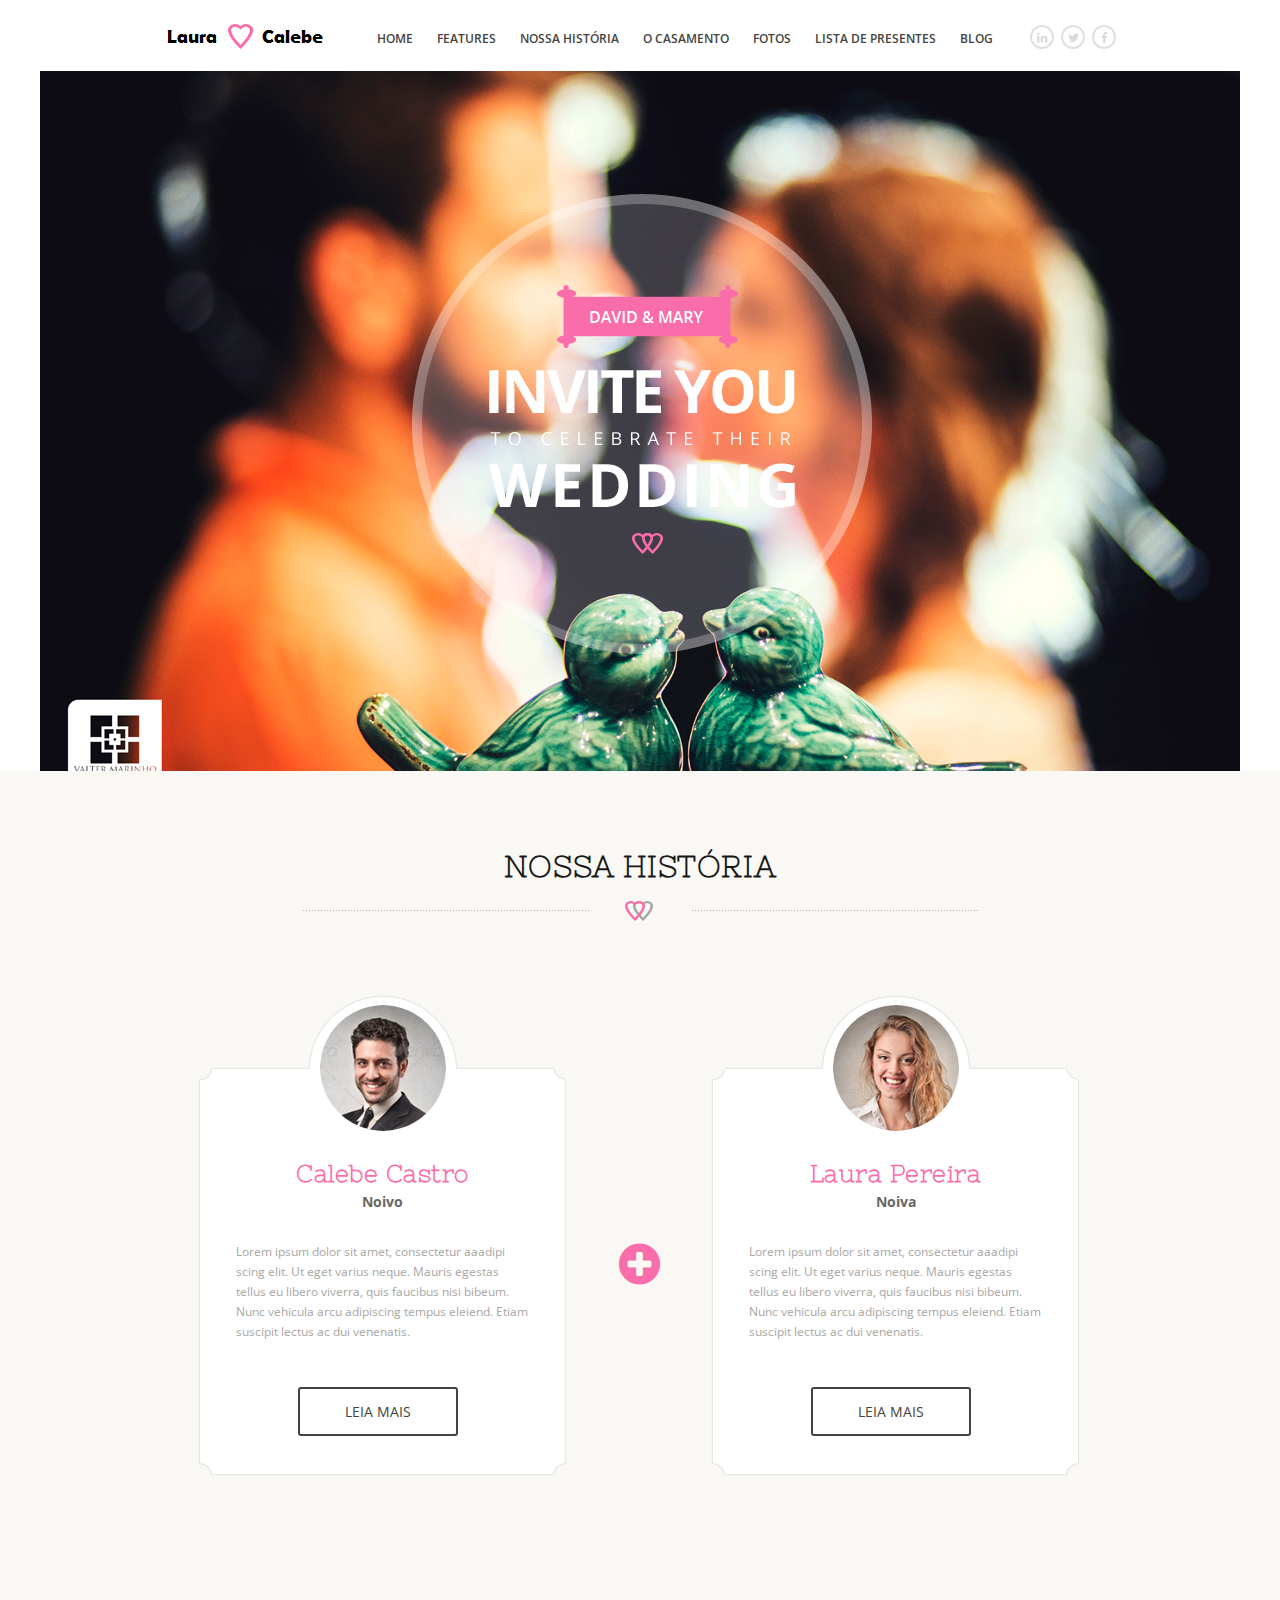
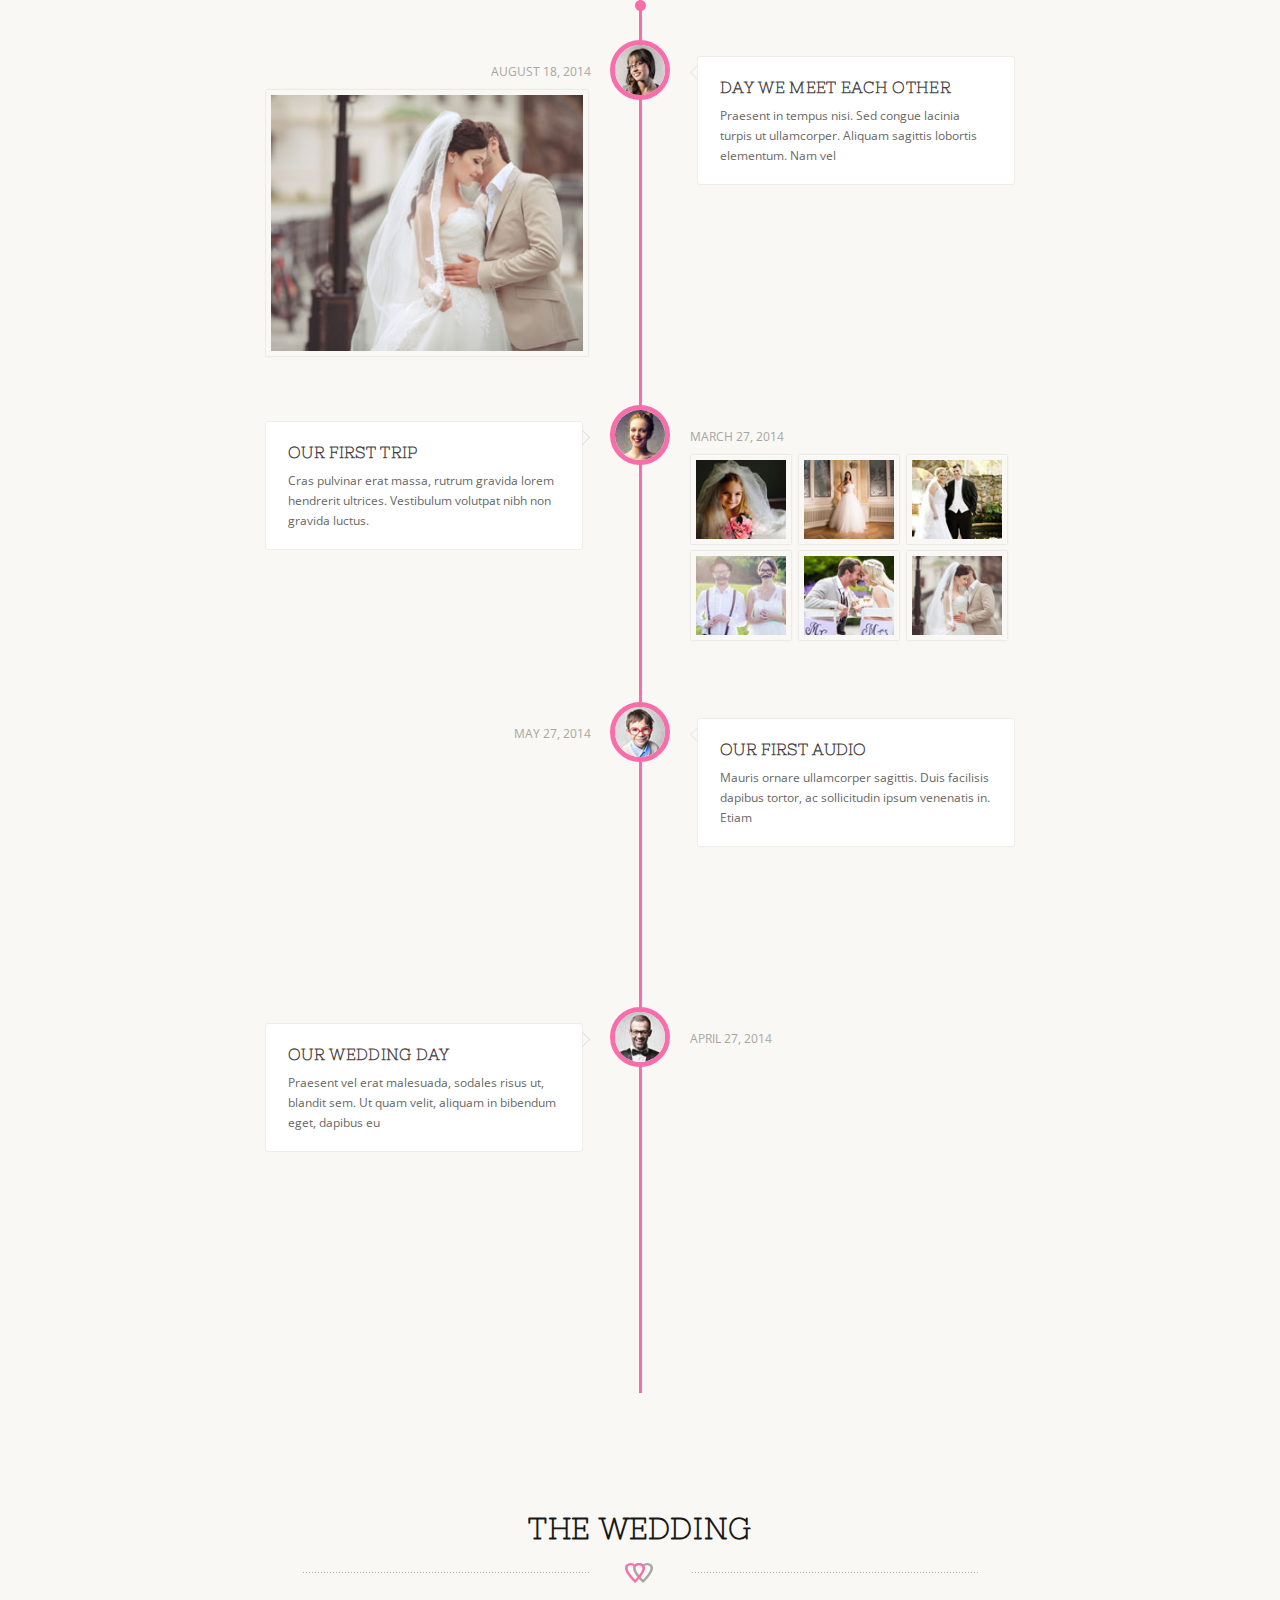
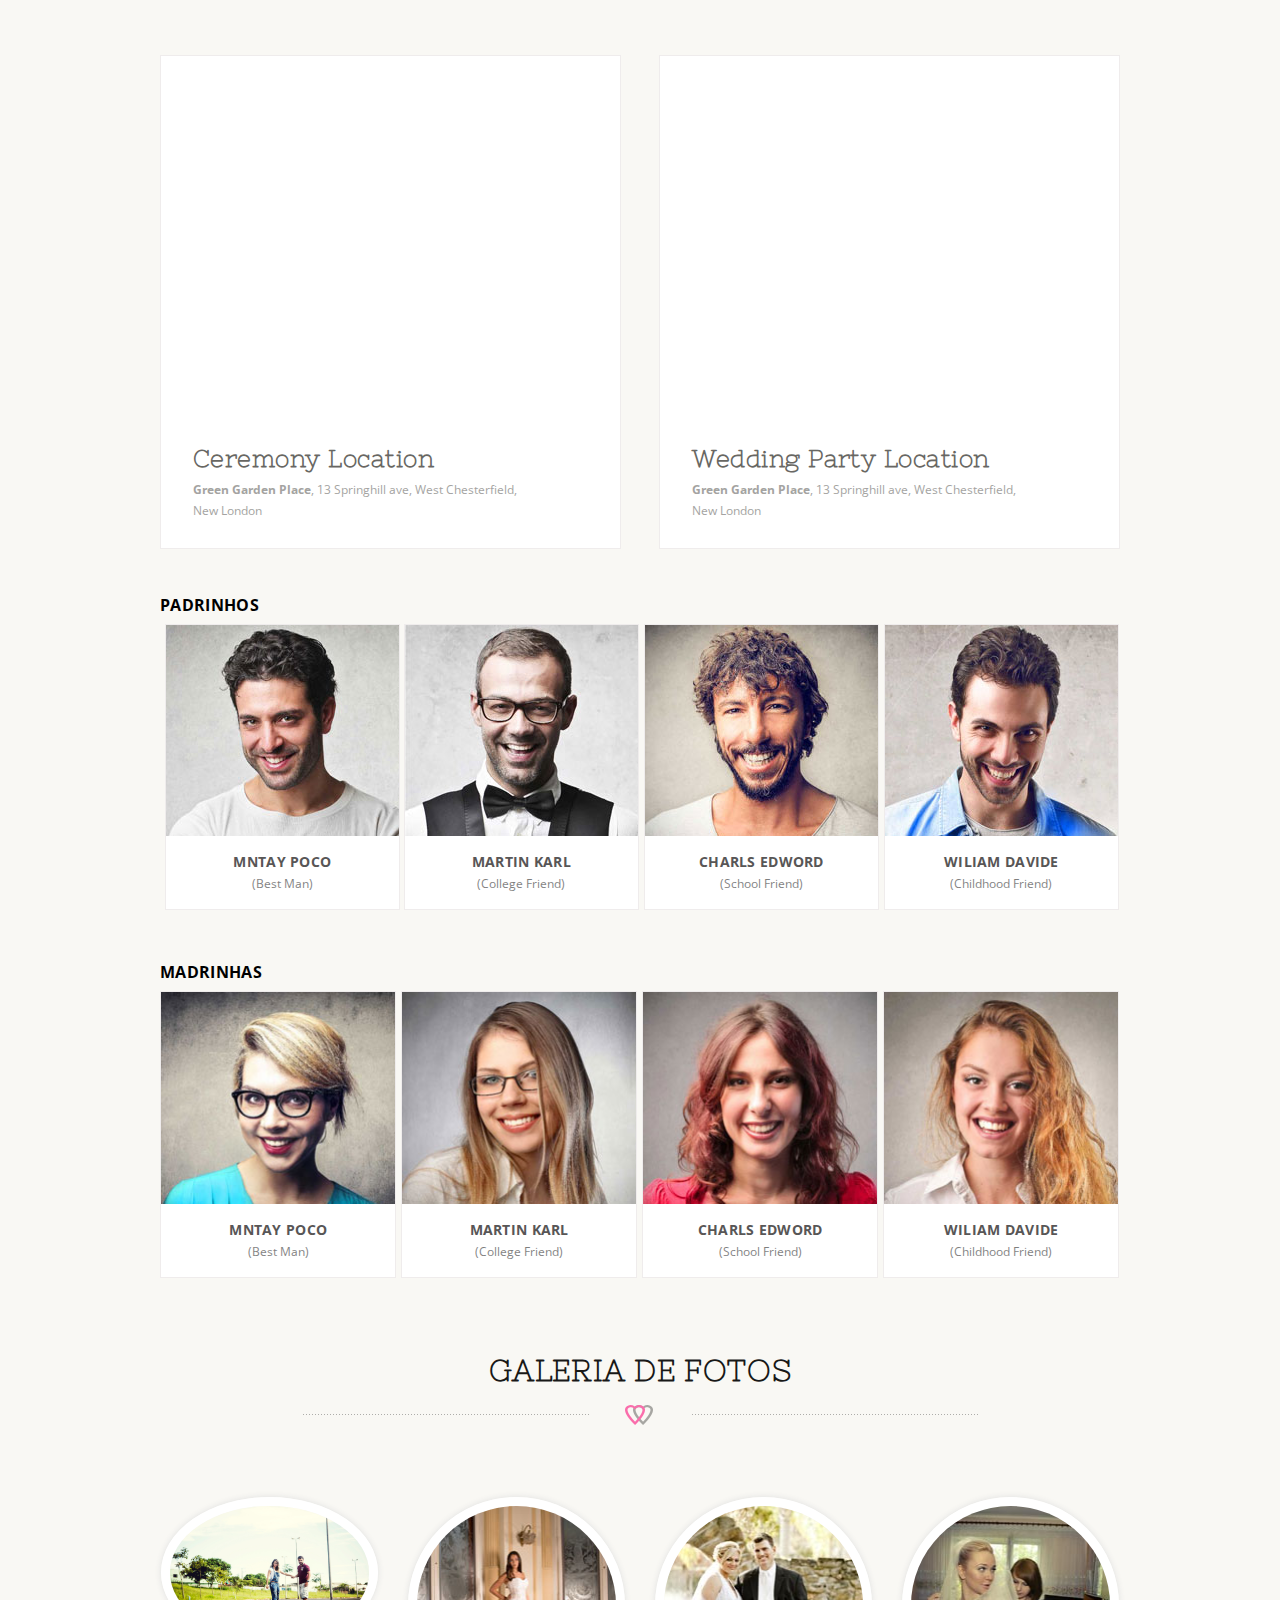
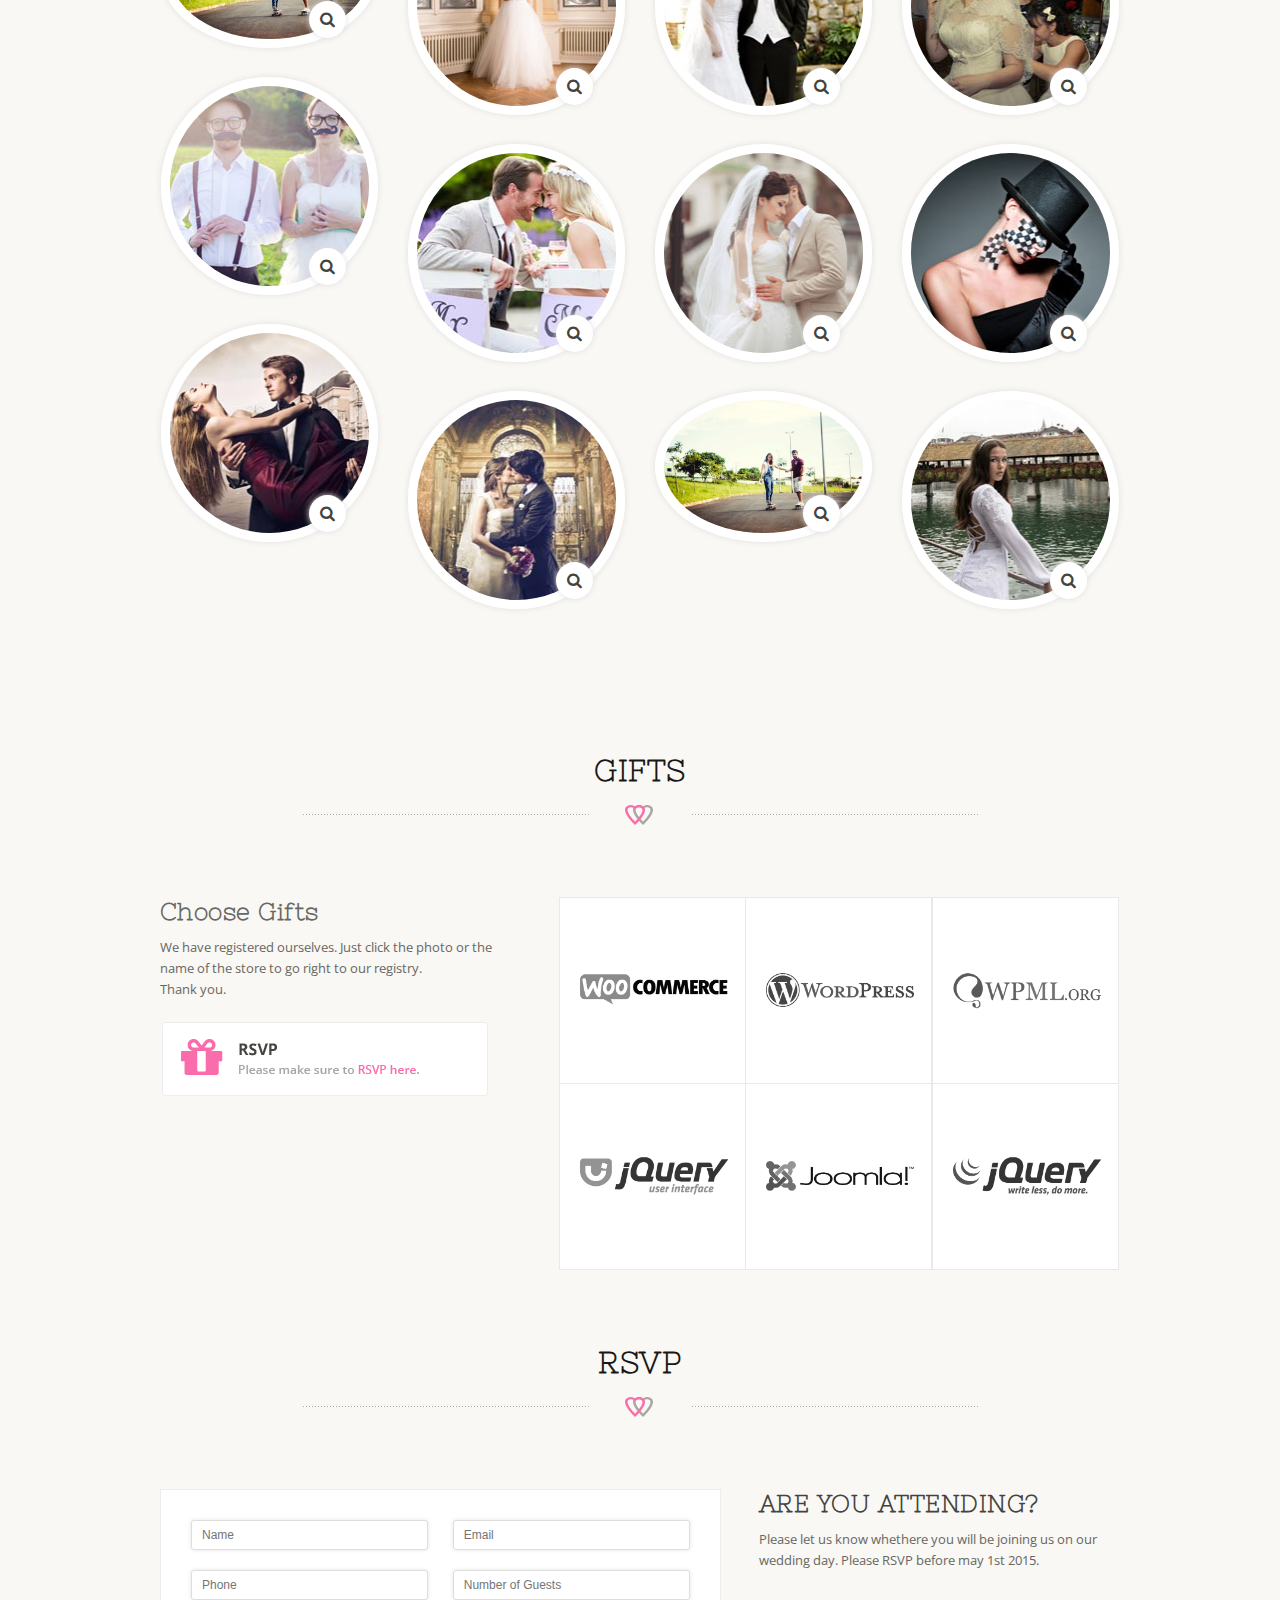
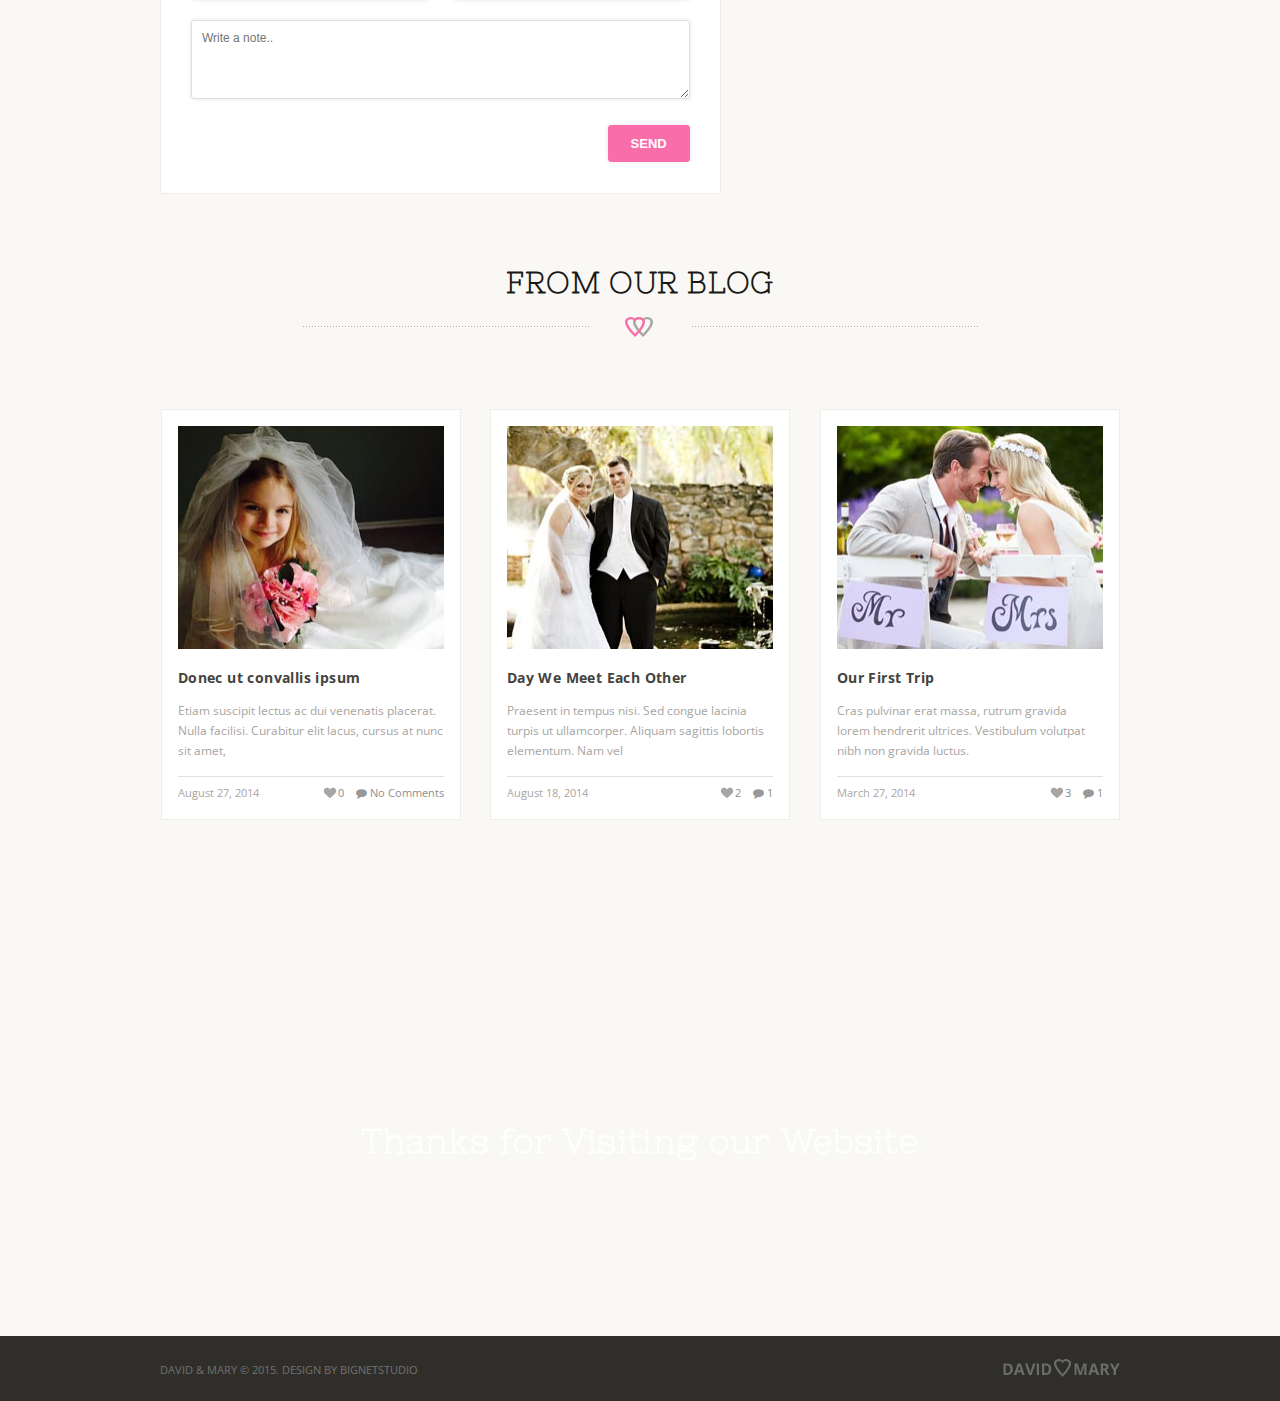
==== index.html @ a4448ac2 "inicio" ====
<!DOCTYPE HTML>
<html lang="en-US" prefix="og: http://ogp.me/ns#">

<!-- Mirrored from thewpdev.com/html-demo/david-mary/ by HTTrack Website Copier/3.x [XR&CO'2014], Thu, 19 Mar 2015 22:51:05 GMT -->
<head>
    <meta http-equiv="Content-Type" content="text/html; charset=utf-8">
    <meta http-equiv="X-UA-Compatible" content="IE=edge"/>
    <meta name="viewport" content="width=device-width, initial-scale=1, maximum-scale=1">
    <!--[if lt IE 9]>
    <script src="https://html5shim.googlecode.com/svn/trunk/html5.js"></script>
    <![endif]-->
    <title>Home | Laura e Calebe</title>

    <link rel="stylesheet" href="css/style.css" type="text/css"/>
    <link rel="stylesheet" href="css/font-awesome.min.css" type="text/css"/>
    <link rel="stylesheet" href="css/flexslider.css" type="text/css"/>
    <link rel="stylesheet" href="css/prettyPhoto.css" type="text/css"/>
    <link rel="stylesheet" href="css/magnific-popup.css" type="text/css"/>
    <link rel="stylesheet" href="css/responsive.css" type="text/css"/>

    <link href="http://fonts.googleapis.com/css?family=Nixie+One" rel="stylesheet" type="text/css">
    <link href="http://fonts.googleapis.com/css?family=Open+Sans:300,700,400" rel="stylesheet" type="text/css"/>

    <script type="text/javascript" src="js/jquery.js"></script>
</head>
<body class=" header-sticky">
<div id="wrapper">

<div id="header">
    <div id="header-inner">

        <div class="tally-social-icons">
            <a href="#" class="" title="Linkedin" rel="nofollow" target="_blank"><i class="fa fa-linkedin"></i></a>
            <a href="#" class="" title="Twitter" rel="nofollow" target="_blank"><i class="fa fa-twitter"></i></a>
            <a href="#" class="" title="Facebook" rel="nofollow" target="_blank"><i class="fa fa-facebook"></i></a>
        </div>


        <div class="logo_area hheight">
            <div id="logo">
                <a href="index-2.html"><img src="images/logo.png" alt="logo"></a>
            </div>
        </div>


        <div class="main-nav hheight">
            <ul>
                <li><a href="#wrapper">Home</a></li>
                <li><a href="#">Features</a></li>
                <li><a href="#section-about">Nossa História</a></li>
                <li><a href="#section-wedding">O Casamento</a></li>
                <li><a href="#section-gallery">Fotos</a></li>
                <li><a href="#section-gifts">Lista de Presentes</a></li>
                <li><a href="#section-blog">Blog</a></li>
            </ul>
        </div>

        <div class="clear"></div>
    </div>
</div>


<div class="tallykit_slideshow">
    <div class="tallykit_slideshow_inner">
        <div class="acoc-flexslider-clear"></div>
        <div class="acoc-flexslider2" id="acoc-flexslider2-uid">

            <ul class="slides">

                <li>

                    <div class="tallykit_slideshow_item image-only tk-backgroung-img1">
                        <div class="tallykit_slideshow_item_inner">
                            <div class="tk_slideshow_image_only_warp">
                                <div class="tk_slideshow_image_holder">
                                    <img src="images/content-images/Ellipse-box.png" alt="Image Only" draggable="false">
                                </div>
                            </div>
                        </div>
                    </div>

                </li>


                <li>

                    <div class="tallykit_slideshow_item caption-left tk-backgroung-img2 tk-color">
                        <div class="tallykit_slideshow_item_inner">
                            <div class="tk_slideshow_caption_left_warp">
                                <div class="tk_slideshow_content_holder">
                                    <span class="tk_slideshow_subtitle">Qual é a</span>

                                    <h3 class="tk_slideshow_title">Nossa História</h3>

                                    <div class="tk_slideshow_content">
                                        With the combination of responsive design and parallax animations, this theme
                                        will provide an optimal
                                        viewing experience and will make your website look great on across wide range of
                                        devices and screen sizes.
                                    </div>
                                    <a href="#" class="tk_slideshow_button">Leia Mais</a>
                                </div>
                            </div>
                        </div>
                    </div>

                </li>


                <li>

                    <div class="tallykit_slideshow_item caption-center tk-backgroung-img3 tk-color">
                        <div class="tallykit_slideshow_item_inner">
                            <div class="tk_slideshow_caption_center_warp">
                                <div class="tk_slideshow_content_holder">
                                    <span class="tk_slideshow_subtitle">The perfect canvas for your</span>

                                    <h3 class="tk_slideshow_title">Creative Ideas</h3>
                                    <a href="#" class="tk_slideshow_button">Leia Mais</a>
                                </div>
                            </div>
                        </div>
                    </div>

                </li>


                <li>

                    <div class="tallykit_slideshow_item video-only tk-backgroung-img4">
                        <div class="tallykit_slideshow_item_inner">
                            <div class="tk_slideshow_video_only_warp">
                                <a class="tk-slideshow-video-popup-link" href="#tk-slideshow-video-popup-5"><i
                                        class="fa fa-play-circle-o"></i></a>

                                <div style="display:none">
                                    <div id="tk-slideshow-video-popup-5" class="tk-slideshow-video-popup">
                                        <div class="fluid-width-video-wrapper" style="padding-top: 56.2%;">
                                            <iframe src="https://www.youtube.com/embed/ZxL81hkk-4I?feature=oembed"
                                                    allowfullscreen="" id="fitvid821466"></iframe>
                                        </div>
                                        <button title="Close (Esc)" type="button" class="mfp-close">×</button>
                                    </div>
                                </div>
                            </div>
                        </div>
                    </div>

                </li>

            </ul>

        </div>
        <div class="acoc-flexslider-clear"></div>

        <script type="text/javascript">
            jQuery(document).ready(
                    function ($) {
                        $('#acoc-flexslider2-uid').flexslider({
                            animation: 'fade',
                            namespace: 'wfs-',
                            direction: '',
                            smoothHeight: false,
                            slideshow: true,
                            animationLoop: true,
                            slideshowSpeed: 7000,
                            animationSpeed: 600,
                            controlNav: true,

                            directionNav: true,
                            prevText: '',
                            nextText: '',

                            pausePlay: false,
                            pauseText: 'Pause',
                            playText: 'Play',

                            move: 1,
                        });
                    });
        </script>

    </div>
</div>


<div class="tallykit-shortcode-row story-section section-padding1" id="section-about">
    <div class="tk-shortcode-row-inner">

        <div class="tallykit-shortcode-heading style-1 ">
            <h2 class="tk_title"><span>Nossa História</span></h2>
            <span class="tk_bottomLine"></span>

            <div class="clear"></div>
        </div>


        <div class="clear"></div>
        <div class="tallykit-shortcode-divider tallykit-shortcode-divider-style-none divider-margin1"></div>
        <div class="clear"></div>


        <div class="tallykit-shortcode-about tk-left">
            <div class="tallykit-about-image">
                <img src="images/content-images/1.png" width="126" height="126" alt="David Erikson">
            </div>
            <h3 class="tallykit-about-title">Calebe Castro</h3>

            <div class="tallykit-about-subtitle">Noivo</div>
            <div class="tallykit-about-content">
                Lorem ipsum dolor sit amet, consectetur aaadipi scing elit. Ut eget varius neque. Mauris egestas tellus
                eu
                libero viverra, quis faucibus nisi bibeum. Nunc vehicula arcu adipiscing tempus eleiend. Etiam suscipit
                lectus ac dui venenatis.
            </div>
            <a href="#" class="tallykit-shortcode-button  style-border size-3x color-default full-width-no"
               target="_self">Leia Mais</a>
        </div>


        <div class="tallykit-shortcode-about-icon">
            <i class="fa fa-plus-circle"></i>
        </div>


        <div class="tallykit-shortcode-about tk-right">
            <div class="tallykit-about-image">
                <img src="images/content-images/2.png" width="126" height="126" alt="Mary Anna">
            </div>
            <h3 class="tallykit-about-title">Laura Pereira</h3>

            <div class="tallykit-about-subtitle">Noiva</div>
            <div class="tallykit-about-content">
                Lorem ipsum dolor sit amet, consectetur aaadipi scing elit. Ut eget varius neque. Mauris egestas tellus
                eu
                libero viverra, quis faucibus nisi bibeum. Nunc vehicula arcu adipiscing tempus eleiend. Etiam suscipit
                lectus ac dui venenatis.
            </div>
            <a href="#" class="tallykit-shortcode-button  style-border size-3x color-default full-width-no"
               target="_self">Leia Mais</a>
        </div>


        <div class="clear"></div>
        <div class="tallykit-shortcode-divider tallykit-shortcode-divider-style-none divider-margin4"></div>
        <div class="clear"></div>


        <div class="tallykit-blog-timeline">
            <div class="line"></div>

            <div class="tallykit-blog-timeline-list">
                <div class="tallykit-blog-author-img">
                    <img src="images/content-images/blog-timeline-author-1-60x60.jpg" width="128" height="128" alt="">
                </div>
                <div class="tallykit-blog-timeline-post">
                    <div class="tk-post-content">
                        <h3><a href="#">Day We Meet Each Other</a></h3>

                        <p>Praesent in tempus nisi. Sed congue lacinia turpis ut ullamcorper. Aliquam sagittis lobortis
                            elementum. Nam vel </p>
                    </div>
                    <div class="tk-timeline-thum">
                        <span class="date">August 18, 2014</span>

                        <div class="entry-image entry-media">
                            <a href="images/content-images/gallery-7-600x600.jpg" data-prettyphoto="prettyPhoto"><img
                                    width="590" height="479" src="images/content-images/blog-timeline-1-322x264.jpg"
                                    class="attachment-image_format wp-post-image" alt=""></a>
                        </div>
                    </div>
                </div>
            </div>


            <div class="tallykit-blog-timeline-list">
                <div class="tallykit-blog-author-img">
                    <img src="images/content-images/blog-timeline-author-2-60x60.jpg" width="128" height="128" alt="">
                </div>
                <div class="tallykit-blog-timeline-post">
                    <div class="tk-post-content">
                        <h3><a href="#">Our First Trip</a></h3>

                        <p>Cras pulvinar erat massa, rutrum gravida lorem hendrerit ultrices. Vestibulum volutpat nibh
                            non gravida luctus. </p>
                    </div>
                    <div class="tk-timeline-thum">
                        <span class="date">March 27, 2014</span>

                        <div class="entry-gallery ">
                            <ul class="">
                                <li><a href="images/content-images/gallery-11-600x600.jpg"
                                       data-prettyphoto="prettyPhoto[g_3039]"><img
                                        src="images/content-images/timeline-gallery-1-100x88.jpg" height="78" width="90"
                                        alt=""></a></li>
                                <li><a href="images/content-images/gallery-2-600x600.jpg"
                                       data-prettyphoto="prettyPhoto[g_3039]"><img
                                        src="images/content-images/timeline-gallery-2-100x88.jpg" height="78" width="90"
                                        alt=""></a></li>
                                <li><a href="images/content-images/gallery-3-600x600.jpg"
                                       data-prettyphoto="prettyPhoto[g_3039]"><img
                                        src="images/content-images/timeline-gallery-3-100x88.jpg" height="78" width="90"
                                        alt=""></a></li>
                                <li><a href="images/content-images/gallery-5-600x600.jpg"
                                       data-prettyphoto="prettyPhoto[g_3039]"><img
                                        src="images/content-images/timeline-gallery-4-100x88.jpg" height="78" width="90"
                                        alt=""></a></li>
                                <li><a href="images/content-images/gallery-6-600x600.jpg"
                                       data-prettyphoto="prettyPhoto[g_3039]"><img
                                        src="images/content-images/timeline-gallery-5-100x88.jpg" height="78" width="90"
                                        alt=""></a></li>
                                <li><a href="images/content-images/gallery-7-600x600.jpg"
                                       data-prettyphoto="prettyPhoto[g_3039]"><img
                                        src="images/content-images/timeline-gallery-6-100x88.jpg" height="78" width="90"
                                        alt=""></a></li>
                            </ul>
                        </div>
                    </div>
                </div>
            </div>


            <div class="tallykit-blog-timeline-list">
                <div class="tallykit-blog-author-img">
                    <img src="images/content-images/blog-timeline-author-3-60x60.jpg" width="128" height="128" alt="">
                </div>
                <div class="tallykit-blog-timeline-post">
                    <div class="tk-post-content">
                        <h3><a href="#">Our First Audio</a></h3>

                        <p>Mauris ornare ullamcorper sagittis. Duis facilisis dapibus tortor, ac sollicitudin ipsum
                            venenatis in. Etiam </p>
                    </div>
                    <div class="tk-timeline-thum">
                        <span class="date">May 27, 2014</span>

                        <div class="audio-embed entry-media">
                            <iframe width="500" height="400"
                                    src="https://w.soundcloud.com/player/?visual=true&amp;url=http%3A%2F%2Fapi.soundcloud.com%2Ftracks%2F148611712&amp;show_artwork=true&amp;maxwidth=500&amp;maxheight=750"></iframe>
                        </div>
                    </div>
                </div>
            </div>


            <div class="tallykit-blog-timeline-list">
                <div class="tallykit-blog-author-img">
                    <img src="images/content-images/blog-timeline-author-4-60x60.jpg" width="128" height="128" alt="">
                </div>
                <div class="tallykit-blog-timeline-post">
                    <div class="tk-post-content">
                        <h3><a href="#">Our Wedding Day</a></h3>

                        <p>Praesent vel erat malesuada, sodales risus ut, blandit sem. Ut quam velit, aliquam in
                            bibendum eget, dapibus eu </p>
                    </div>
                    <div class="tk-timeline-thum">
                        <span class="date">April 27, 2014</span>

                        <div class="entry-video-om entry-media">
                            <iframe width="500" height="281"
                                    src="https://www.youtube.com/embed/p0RJsMsY8tM?feature=oembed"
                                    allowfullscreen=""></iframe>
                        </div>
                    </div>
                </div>
            </div>

        </div>

    </div>
</div>


<div class="tallykit-shortcode-row wedding-section section-padding1" id="section-wedding">
<div class="tk-shortcode-row-inner">

<div class="tallykit-shortcode-heading style-1 ">
    <h2 class="tk_title"><span>THE WEDDING</span></h2>
    <span class="tk_bottomLine"></span>

    <div class="clear"></div>
</div>


<div class="clear"></div>
<div class="tallykit-shortcode-divider tallykit-shortcode-divider-style-none divider-margin1"></div>
<div class="clear"></div>


<div class="tallykit-shortcode-column tallykit-shortcode-one-half tallykit-shortcode-column-first cloum-border the_wedding_location cloum-bg2">
    <div class="tallykit-shortcode-column-inner">
        <iframe src="https://www.google.com/maps/embed?pb=!1m18!1m12!1m3!1d756.1012630368525!2d-74.00549760000001!3d40.70909889999999!2m3!1f0!2f0!3f0!3m2!1i1024!2i768!4f13.1!3m3!1m2!1s0x89c25a22b3e92be9%3A0xcf0a3f73a228448!2sGold+St%2C+New+York%2C+NY+10038!5e0!3m2!1sen!2s!4v1410076757538"
                height="345" style="border:0; width:100%;"></iframe>
        <div class="acoc-clear"></div>
        <div class="tallykit-shortcode-divider tallykit-shortcode-divider-style-none divider-margin2"></div>
        <div class="acoc-clear"></div>
        <h3>Ceremony Location</h3>

        <p><b>Green Garden Place</b>, 13 Springhill ave, West Chesterfield, <br>New London</p>
    </div>
</div>


<div class="tallykit-shortcode-column tallykit-shortcode-one-half tallykit-shortcode-column-last cloum-border the_wedding_location cloum-bg2">
    <div class="tallykit-shortcode-column-inner">
        <iframe src="https://www.google.com/maps/embed?pb=!1m18!1m12!1m3!1d756.1012630368525!2d-74.00549760000001!3d40.70909889999999!2m3!1f0!2f0!3f0!3m2!1i1024!2i768!4f13.1!3m3!1m2!1s0x89c25a22b3e92be9%3A0xcf0a3f73a228448!2sGold+St%2C+New+York%2C+NY+10038!5e0!3m2!1sen!2s!4v1410076757538"
                height="345" style="border:0; width:100%;"></iframe>
        <div class="acoc-clear"></div>
        <div class="tallykit-shortcode-divider tallykit-shortcode-divider-style-none divider-margin2"></div>
        <div class="acoc-clear"></div>
        <h3>Wedding Party Location</h3>

        <p><b>Green Garden Place</b>, 13 Springhill ave, West Chesterfield, <br>New London</p>
    </div>
</div>


<div class="clear"></div>
<div class="tallykit-shortcode-divider tallykit-shortcode-divider-style-none divider-margin3"></div>
<div class="clear"></div>


<h4>Padrinhos</h4>

<div class="tallykit_people style-3">
    <div id="tk-peo2">

        <div class="tk-peo-item">
            <div class="tallykit_people_item">
                <div class="tk_people_item_image">
                    <a href="#">
                        <img src="images/content-images/people-1-233x217.jpg" alt="">
                    </a>
                </div>
                <div class="tk_people_item_details">
                    <h3 class="tk_people_item_heading"><a href="#">Mntay Poco</a></h3>
                    <span class="tk_people_item_subheading">(Best Man)</span>

                    <div class="tk_people_item_social"></div>
                </div>
            </div>
        </div>


        <div class="tk-peo-item">
            <div class="tallykit_people_item">
                <div class="tk_people_item_image">
                    <a href="#"><img src="images/content-images/people-2-233x217.jpg" alt=""></a>
                </div>
                <div class="tk_people_item_details">
                    <h3 class="tk_people_item_heading"><a href="#">Martin Karl</a></h3>
                    <span class="tk_people_item_subheading">(College Friend)</span>

                    <div class="tk_people_item_social"></div>
                </div>
            </div>
        </div>


        <div class="tk-peo-item">
            <div class="tallykit_people_item">
                <div class="tk_people_item_image">
                    <a href="#"><img src="images/content-images/people-3-233x217.jpg" alt=""></a>
                </div>
                <div class="tk_people_item_details">
                    <h3 class="tk_people_item_heading"><a href="#">Charls Edword</a></h3>
                    <span class="tk_people_item_subheading">(School Friend)</span>

                    <div class="tk_people_item_social"></div>
                </div>
            </div>
        </div>


        <div class="tk-peo-item">
            <div class="tallykit_people_item">
                <div class="tk_people_item_image">
                    <a href="#"><img src="images/content-images/people-4-233x217.jpg" alt=""></a>
                </div>
                <div class="tk_people_item_details">
                    <h3 class="tk_people_item_heading"><a href="#">Wiliam Davide</a></h3>
                    <span class="tk_people_item_subheading">(Childhood Friend)</span>

                    <div class="tk_people_item_social"></div>
                </div>
            </div>
        </div>

    </div>
    <script type="text/javascript">
        jQuery(document).ready(function ($) {
            var $isotop_acoc_container = $('#tk-peo2').imagesLoaded(function () {
                $isotop_acoc_container.isotope({
                    itemSelector: '.tk-peo-item',
                    masonry: {},
                });
            });
            $('#tk-peo-filter').on('click', 'li', function () {
                $('#tk-peo-filter li').removeClass('active');
                var filterValue = $(this).attr('data-filter');
                $isotop_acoc_container.isotope({ filter: filterValue });
                $(this).addClass('active');
            });
        });
    </script>
    <div class="clear"></div>
</div>


<div class="clear"></div>
<div class="tallykit-shortcode-divider tallykit-shortcode-divider-style-none divider-margin3"></div>
<div class="clear"></div>


<h4>Madrinhas</h4>

<div class="tallykit_people style-3">
    <div id="tk-peo">

        <div class="tk-peo-item">
            <div class="tallykit_people_item">
                <div class="tk_people_item_image">
                    <a href="#">
                        <img src="images/content-images/people-5-233x217.jpg" alt="">
                    </a>
                </div>
                <div class="tk_people_item_details">
                    <h3 class="tk_people_item_heading"><a href="#">Mntay Poco</a></h3>
                    <span class="tk_people_item_subheading">(Best Man)</span>

                    <div class="tk_people_item_social"></div>
                </div>
            </div>
        </div>


        <div class="tk-peo-item">
            <div class="tallykit_people_item">
                <div class="tk_people_item_image">
                    <a href="#"><img src="images/content-images/people-6-233x217.jpg" alt=""></a>
                </div>
                <div class="tk_people_item_details">
                    <h3 class="tk_people_item_heading"><a href="#">Martin Karl</a></h3>
                    <span class="tk_people_item_subheading">(College Friend)</span>

                    <div class="tk_people_item_social"></div>
                </div>
            </div>
        </div>


        <div class="tk-peo-item">
            <div class="tallykit_people_item">
                <div class="tk_people_item_image">
                    <a href="#"><img src="images/content-images/people-7-233x217.jpg" alt=""></a>
                </div>
                <div class="tk_people_item_details">
                    <h3 class="tk_people_item_heading"><a href="#">Charls Edword</a></h3>
                    <span class="tk_people_item_subheading">(School Friend)</span>

                    <div class="tk_people_item_social"></div>
                </div>
            </div>
        </div>


        <div class="tk-peo-item">
            <div class="tallykit_people_item">
                <div class="tk_people_item_image">
                    <a href="#"><img src="images/content-images/people-8-233x217.jpg" alt=""></a>
                </div>
                <div class="tk_people_item_details">
                    <h3 class="tk_people_item_heading"><a href="#">Wiliam Davide</a></h3>
                    <span class="tk_people_item_subheading">(Childhood Friend)</span>

                    <div class="tk_people_item_social"></div>
                </div>
            </div>
        </div>

    </div>
    <script type="text/javascript">
        jQuery(document).ready(function ($) {
            var $isotop_acoc_container = $('#tk-peo').imagesLoaded(function () {
                $isotop_acoc_container.isotope({
                    itemSelector: '.tk-peo-item',
                    masonry: {},
                });
            });
            $('#tk-peo-filter').on('click', 'li', function () {
                $('#tk-peo-filter li').removeClass('active');
                var filterValue = $(this).attr('data-filter');
                $isotop_acoc_container.isotope({ filter: filterValue });
                $(this).addClass('active');
            });
        });
    </script>
    <div class="clear"></div>
</div>

<div class="clear"></div>
</div>
</div>





<div class="tallykit-shortcode-row gallery-section section-padding1" id="section-gallery">
    <div class="tk-shortcode-row-inner">

        <div class="tallykit-shortcode-heading style-1 ">
            <h2 class="tk_title"><span>Galeria de Fotos</span></h2>
            <span class="tk_bottomLine"></span>

            <div class="clear"></div>
        </div>


        <div class="clear"></div>
        <div class="tallykit-shortcode-divider tallykit-shortcode-divider-style-none divider-margin1"></div>
        <div class="clear"></div>


        <div class="tallykit_single_gallery">
            <div id="tk-gallery">

                <div class="tk-gallery-item">
                    <div class="tk_single_gallery_image">
                        <a href="images/content-images/gallery-1-600x600.jpg" title="" class="magnificPopup-child">
                            <img src="images/content-images/gallery-1-200x200.jpg" width="200" height="200" alt="">

                            <div class="icon-search-plus"><i class="fa fa-search"></i></div>
                            <span>&nbsp;</span>
                        </a>
                    </div>
                </div>


                <div class="tk-gallery-item">
                    <div class="tk_single_gallery_image">
                        <a href="images/content-images/gallery-2-600x600.jpg" title="" class="magnificPopup-child">
                            <img src="images/content-images/gallery-2-200x200.jpg" width="200" height="200" alt="">

                            <div class="icon-search-plus"><i class="fa fa-search"></i></div>
                            <span>&nbsp;</span>
                        </a>
                    </div>
                </div>


                <div class="tk-gallery-item">
                    <div class="tk_single_gallery_image">
                        <a href="images/content-images/gallery-3-600x600.jpg" title="" class="magnificPopup-child">
                            <img src="images/content-images/gallery-3-200x200.jpg" width="200" height="200" alt="">

                            <div class="icon-search-plus"><i class="fa fa-search"></i></div>
                            <span>&nbsp;</span>
                        </a>
                    </div>
                </div>


                <div class="tk-gallery-item">
                    <div class="tk_single_gallery_image">
                        <a href="images/content-images/gallery-4-600x600.jpg" title="" class="magnificPopup-child">
                            <img src="images/content-images/gallery-4-200x200.jpg" width="200" height="200" alt="">

                            <div class="icon-search-plus"><i class="fa fa-search"></i></div>
                            <span>&nbsp;</span>
                        </a>
                    </div>
                </div>


                <div class="tk-gallery-item">
                    <div class="tk_single_gallery_image">
                        <a href="images/content-images/gallery-5-600x600.jpg" title="" class="magnificPopup-child">
                            <img src="images/content-images/gallery-5-200x200.jpg" width="200" height="200" alt="">

                            <div class="icon-search-plus"><i class="fa fa-search"></i></div>
                            <span>&nbsp;</span>
                        </a>
                    </div>
                </div>


                <div class="tk-gallery-item">
                    <div class="tk_single_gallery_image">
                        <a href="images/content-images/gallery-6-600x600.jpg" title="" class="magnificPopup-child">
                            <img src="images/content-images/gallery-6-200x200.jpg" width="200" height="200" alt="">

                            <div class="icon-search-plus"><i class="fa fa-search"></i></div>
                            <span>&nbsp;</span>
                        </a>
                    </div>
                </div>


                <div class="tk-gallery-item">
                    <div class="tk_single_gallery_image">
                        <a href="images/content-images/gallery-7-600x600.jpg" title="" class="magnificPopup-child">
                            <img src="images/content-images/gallery-7-200x200.jpg" width="200" height="200" alt="">

                            <div class="icon-search-plus"><i class="fa fa-search"></i></div>
                            <span>&nbsp;</span>
                        </a>
                    </div>
                </div>


                <div class="tk-gallery-item">
                    <div class="tk_single_gallery_image">
                        <a href="images/content-images/gallery-8-600x600.jpg" title="" class="magnificPopup-child">
                            <img src="images/content-images/gallery-8-200x200.jpg" width="200" height="200" alt="">

                            <div class="icon-search-plus"><i class="fa fa-search"></i></div>
                            <span>&nbsp;</span>
                        </a>
                    </div>
                </div>


                <div class="tk-gallery-item">
                    <div class="tk_single_gallery_image">
                        <a href="images/content-images/gallery-9-600x600.jpg" title="" class="magnificPopup-child">
                            <img src="images/content-images/gallery-9-200x200.jpg" width="200" height="200" alt="">

                            <div class="icon-search-plus"><i class="fa fa-search"></i></div>
                            <span>&nbsp;</span>
                        </a>
                    </div>
                </div>


                <div class="tk-gallery-item">
                    <div class="tk_single_gallery_image">
                        <a href="images/content-images/gallery-10-600x600.jpg" title="" class="magnificPopup-child">
                            <img src="images/content-images/gallery-10-200x200.jpg" width="200" height="200" alt="">

                            <div class="icon-search-plus"><i class="fa fa-search"></i></div>
                            <span>&nbsp;</span>
                        </a>
                    </div>
                </div>


                <div class="tk-gallery-item">
                    <div class="tk_single_gallery_image">
                        <a href="images/content-images/gallery-11-600x600.jpg" title="" class="magnificPopup-child">
                            <img src="images/content-images/gallery-1-200x200.jpg" width="200" height="200" alt="">

                            <div class="icon-search-plus"><i class="fa fa-search"></i></div>
                            <span>&nbsp;</span>
                        </a>
                    </div>
                </div>


                <div class="tk-gallery-item">
                    <div class="tk_single_gallery_image">
                        <a href="images/content-images/gallery-12-600x600.jpg" title="" class="magnificPopup-child">
                            <img src="images/content-images/gallery-12-200x200.jpg" width="200" height="200" alt="">

                            <div class="icon-search-plus"><i class="fa fa-search"></i></div>
                            <span>&nbsp;</span>
                        </a>
                    </div>
                </div>

            </div>
            <script type="text/javascript">
                jQuery(document).ready(function ($) {
                    var $isotop_acoc_container = $('#tk-gallery').imagesLoaded(function () {
                        $isotop_acoc_container.isotope({
                            itemSelector: '.tk-gallery-item',
                            masonry: {},
                        });
                    });
                    $('#tk-gallery-filter').on('click', 'li', function () {
                        $('#tk-gallery-filter li').removeClass('active');
                        var filterValue = $(this).attr('data-filter');
                        $isotop_acoc_container.isotope({ filter: filterValue });
                        $(this).addClass('active');
                    });
                });
            </script>
            <div class="clear"></div>
        </div>

    </div>
</div>


<div class="tallykit-shortcode-row rsvp-section section-padding1" id="section-gifts">
    <div class="tk-shortcode-row-inner">
        <div class="clear"></div>
        <div class="tallykit-shortcode-divider tallykit-shortcode-divider-style-none divider-margin1"></div>
        <div class="clear"></div>

        <div class="tallykit-shortcode-heading style-1 ">
            <h2 class="tk_title"><span>GIFTS</span></h2>
            <span class="tk_bottomLine"></span>

            <div class="clear"></div>
        </div>


        <div class="clear"></div>
        <div class="tallykit-shortcode-divider tallykit-shortcode-divider-style-none divider-margin1"></div>
        <div class="clear"></div>

        <div class="tallykit-shortcode-column tallykit-shortcode-two-fifth tallykit-shortcode-column-first ">
            <div class="tallykit-shortcode-column-inner">
                <h3>Choose Gifts</h3>

                <p>We have registered ourselves. Just click the photo or the name of the store to go right to our
                    registry. <br>Thank you.</p>

                <p><a href="#"><img class="size-full wp-image-2980 alignleft" src="images/content-images/RSVP.png"
                                    alt="RSVP" width="330" height="78"></a></p>
            </div>
        </div>
        <div class="tallykit-shortcode-column tallykit-shortcode-three-fifth tallykit-shortcode-column-last ">
            <div class="tallykit-shortcode-column-inner">
                <div class="tallykit_logo">
                    <div id="tk-acoc">

                        <div class="tk-acoc-item">
                            <div class="tallykit_logo_item">
                                <a href="#">
                                    <div class="tallykit_logo_item-d"><img src="images/bg.png" draggable="false" alt="">
                                    </div>
                                    <div class="tallykit_logo_item_image">
                                        <div class="tk-item-content">
                                            <img src="images/content-images/woocommerce-logo.png" alt="Woo Commerce">
                                        </div>
                                    </div>
                                </a>
                            </div>
                        </div>


                        <div class="tk-acoc-item">
                            <div class="tallykit_logo_item">
                                <a href="#">
                                    <div class="tallykit_logo_item-d"><img src="images/bg.png" draggable="false" alt="">
                                    </div>
                                    <div class="tallykit_logo_item_image">
                                        <div class="tk-item-content">
                                            <img src="images/content-images/wordpress-logo.png" alt="WordPress">
                                        </div>
                                    </div>
                                </a>
                            </div>
                        </div>


                        <div class="tk-acoc-item">
                            <div class="tallykit_logo_item">
                                <a href="#">
                                    <div class="tallykit_logo_item-d"><img src="images/bg.png" draggable="false" alt="">
                                    </div>
                                    <div class="tallykit_logo_item_image">
                                        <div class="tk-item-content">
                                            <img src="images/content-images/wpml-logo.png" alt="WPML">
                                        </div>
                                    </div>
                                </a>
                            </div>
                        </div>


                        <div class="tk-acoc-item">
                            <div class="tallykit_logo_item">
                                <a href="#">
                                    <div class="tallykit_logo_item-d"><img src="images/bg.png" draggable="false" alt="">
                                    </div>
                                    <div class="tallykit_logo_item_image">
                                        <div class="tk-item-content">
                                            <img src="images/content-images/jQuery_UI-Logo.png" alt="Jquery user">
                                        </div>
                                    </div>
                                </a>
                            </div>
                        </div>


                        <div class="tk-acoc-item">
                            <div class="tallykit_logo_item">
                                <a href="#">
                                    <div class="tallykit_logo_item-d"><img src="images/bg.png" draggable="false" alt="">
                                    </div>
                                    <div class="tallykit_logo_item_image">
                                        <div class="tk-item-content">
                                            <img src="images/content-images/Joomla-Logo.png" alt="Joomla">
                                        </div>
                                    </div>
                                </a>
                            </div>
                        </div>


                        <div class="tk-acoc-item">
                            <div class="tallykit_logo_item">
                                <a href="#">
                                    <div class="tallykit_logo_item-d"><img src="images/bg.png" draggable="false" alt="">
                                    </div>
                                    <div class="tallykit_logo_item_image">
                                        <div class="tk-item-content">
                                            <img src="images/content-images/jQuery-Logo.png" alt="Jquery">
                                        </div>
                                    </div>
                                </a>
                            </div>
                        </div>

                    </div>
                    <script type="text/javascript">
                        jQuery(document).ready(function ($) {
                            var $isotop_acoc_container = $('#tk-acoc').imagesLoaded(function () {
                                $isotop_acoc_container.isotope({
                                    itemSelector: '.tk-acoc-item',
                                    masonry: {},
                                });
                            });
                            $('#tk-acoc-filter').on('click', 'li', function () {
                                $('#tk-acoc-filter li').removeClass('active');
                                var filterValue = $(this).attr('data-filter');
                                $isotop_acoc_container.isotope({ filter: filterValue });
                                $(this).addClass('active');
                            });
                        });
                    </script>
                    <div class="clear"></div>
                </div>
            </div>
        </div>
        <div class="clear"></div>
    </div>
</div>


<div class="tallykit-shortcode-row rsvp-section section-padding1" id="section-rsvp">
    <div class="tk-shortcode-row-inner">

        <div class="tallykit-shortcode-heading style-1 ">
            <h2 class="tk_title"><span>RSVP</span></h2>
            <span class="tk_bottomLine"></span>

            <div class="clear"></div>
        </div>


        <div class="clear"></div>
        <div class="tallykit-shortcode-divider tallykit-shortcode-divider-style-none divider-margin1"></div>
        <div class="clear"></div>


        <div class="tallykit-shortcode-column tallykit-shortcode-three-fifth tallykit-shortcode-column-first cloum-border cloum-bg1">
            <div class="tallykit-shortcode-column-inner">
                <div class="rsvp-form-area">
                    <form name="" action="http://thewpdev.com/" method="post" class="rsvp-form" id="rsvpForm">
                        <input type="hidden" style="display:none;" name="from" value="admin@bignetstudio.com"/>

                        <p class="rsvp-name"><span><input type="text" name="name" value="" size="40" class="required"
                                                          placeholder="Name"></span></p>

                        <p class="rsvp-email"><span><input type="email" name="email" value="" size="40" class="required"
                                                           placeholder="Email"></span></p>

                        <p class="rsvp-phone"><span><input type="tel" name="phone" value="" size="40" class="required"
                                                           placeholder="Phone"></span></p>

                        <p class="rsvp-guests"><span><input type="text" name="guests" value="" size="40"
                                                            class="required" placeholder="Number of Guests"></span></p>

                        <p class="rsvp-comment"><span><textarea name="comment" cols="40" rows="10"
                                                                placeholder="Write a note.."></textarea></span></p>

                        <p><input type="submit" value="Send" class="submit"></p>
                    </form>
                    <p class="formOK">Thank you for your attention. Your message has been sent.</p>

                    <p class="formNOK">There was an error when sending your message, please try again later.</p>

                    <p class="sending"><span>Sending...</span></p>
                </div>
                <div class="clear"></div>
            </div>
        </div>


        <div class="tallykit-shortcode-column tallykit-shortcode-two-fifth tallykit-shortcode-column-last cloum-newarea">
            <div class="tallykit-shortcode-column-inner">
                <h3>ARE YOU ATTENDING?</h3>

                <p>Please let us know whethere you will be joining us on our wedding day. Please RSVP before may 1st
                    2015.</p>
            </div>
        </div>

        <div class="clear"></div>
    </div>
</div>


<div class="tallykit-shortcode-row blog-section section-padding1" id="section-blog">
    <div class="tk-shortcode-row-inner">

        <div class="tallykit-shortcode-heading style-1 ">
            <h2 class="tk_title"><span>From Our Blog</span></h2>
            <span class="tk_bottomLine"></span>

            <div class="clear"></div>
        </div>


        <div class="clear"></div>
        <div class="tallykit-shortcode-divider tallykit-shortcode-divider-style-none divider-margin1"></div>
        <div class="clear"></div>

        <div class="tallykit-shortcode-blog tallykit-shortcode-blog-grid">
            <div id="blogs-grid">

                <div class="blogs-grid-item story">
                    <div class="tk-shortcode-blog-grid-item">
                        <div class="tk-shortcode-blog-image">
                            <a href="#" target="_self" title="Donec ut convallis ipsum">
                                <img width="634" height="534" src="images/content-images/post-1-266x224.jpg"
                                     alt="Donec ut convallis ipsum">
                            </a>
                        </div>
                        <div class="tk-shortcode-blog-content">
                            <h5 class="tk-shortcode-blog-title"><a href="#" target="_self" title="">Donec ut convallis
                                ipsum</a></h5>

                            <p class="tk-shortcode-blog-text">Etiam suscipit lectus ac dui venenatis placerat. Nulla
                                facilisi. Curabitur elit lacus, cursus at nunc sit amet, </p>
                        </div>
                        <div class="tk-shortcode-blog-info">
                            <span class="time">August 27, 2014</span>
                            <span class="coment_icon"><i class="fa fa-comment"></i> <a href="#"
                                                                                       title="Comment on Donec ut convallis ipsum">No
                                Comments</a></span>
                            <span class="coment_icon"><a href="#" class="zilla-likes" id="zilla-likes-3043"
                                                         title="Like this"><span class="zilla-likes-count">0</span>
                                <span class="zilla-likes-postfix"></span></a></span>
                        </div>
                    </div>
                </div>


                <div class="blogs-grid-item story">
                    <div class="tk-shortcode-blog-grid-item">
                        <div class="tk-shortcode-blog-image">
                            <a href="#" target="_self" title="Day We Meet Each Other">
                                <img width="634" height="534" src="images/content-images/post-2-266x224.jpg"
                                     alt="Day We Meet Each Other">
                            </a>
                        </div>
                        <div class="tk-shortcode-blog-content">
                            <h5 class="tk-shortcode-blog-title"><a href="#" target="_self" title="">Day We Meet Each
                                Other</a></h5>

                            <p class="tk-shortcode-blog-text">Praesent in tempus nisi. Sed congue lacinia turpis ut
                                ullamcorper. Aliquam sagittis lobortis elementum. Nam vel </p>
                        </div>
                        <div class="tk-shortcode-blog-info">
                            <span class="time">August 18, 2014</span>
                            <span class="coment_icon"><i class="fa fa-comment"></i> <a href="#"
                                                                                       title="Comment on Day We Meet Each Other">1</a></span>
                            <span class="coment_icon"><a href="#" class="zilla-likes" id="zilla-likes-3171"
                                                         title="Like this"><span class="zilla-likes-count">2</span>
                                <span class="zilla-likes-postfix"></span></a></span>
                        </div>
                    </div>
                </div>


                <div class="blogs-grid-item story">
                    <div class="tk-shortcode-blog-grid-item">
                        <div class="tk-shortcode-blog-image">
                            <a href="#" target="_self" title="Our First Trip">
                                <img width="634" height="534" src="images/content-images/post-3-266x224.jpg"
                                     alt="Our First Trip">
                            </a>
                        </div>
                        <div class="tk-shortcode-blog-content">
                            <h5 class="tk-shortcode-blog-title"><a href="#" target="_self" title="">Our First Trip</a>
                            </h5>

                            <p class="tk-shortcode-blog-text">Cras pulvinar erat massa, rutrum gravida lorem hendrerit
                                ultrices. Vestibulum volutpat nibh non gravida luctus. </p>
                        </div>
                        <div class="tk-shortcode-blog-info">
                            <span class="time">March 27, 2014</span>
                            <span class="coment_icon"><i class="fa fa-comment"></i> <a href="#"
                                                                                       title="Comment on Our First Trip">1</a></span>
                            <span class="coment_icon"><a href="#" class="zilla-likes" id="zilla-likes-3039"
                                                         title="Like this"><span class="zilla-likes-count">3</span>
                                <span class="zilla-likes-postfix"></span></a></span>
                        </div>
                    </div>
                </div>

            </div>
            <script type="text/javascript">
                jQuery(document).ready(function ($) {
                    var $isotop_acoc_container = $('#blogs-grid').imagesLoaded(function () {
                        $isotop_acoc_container.isotope({
                            itemSelector: '.blogs-grid-item',
                            masonry: {},
                        });
                    });
                    $('#blogs-grid-filter').on('click', 'li', function () {
                        $('#blogs-grid-filter li').removeClass('active');
                        var filterValue = $(this).attr('data-filter');
                        $isotop_acoc_container.isotope({ filter: filterValue });
                        $(this).addClass('active');
                    });
                });
            </script>
            <div class="clear"></div>
        </div>
    </div>
</div>


<div class="tallykit-shortcode-row  footer-bg">
    <div class="tk-shortcode-row-inner">
        <h2><span><strong>Thanks for Visiting our Website</strong></span></h2>
    </div>
</div>


<div id="footer">
    <div id="footer-inner">

        <div class="footer_logo">
            <img src="images/footer-logo.png" alt="">
        </div>


        <div class="copy_text">David &amp; Mary © 2015. Design by <a href="http://bignetstudio.com/">BiGnetStudio</a>
        </div>

        <div class="clear"></div>
    </div>
</div>

</div>

<script type="text/javascript" src="js/jquery-ui.min.js"></script>
<script type="text/javascript" src="js/jquery.prettyPhoto.js"></script>
<script type="text/javascript" src="js/jquery.smooth-scroll.js"></script>
<script type="text/javascript" src="js/jquery.easing.1.3.js"></script>
<script type="text/javascript" src="js/imagesloaded.pkgd.min.js"></script>
<script type="text/javascript" src="js/isotope.pkgd.min.js"></script>
<script type="text/javascript" src="js/jquery.magnific-popup.min.js"></script>
<script type="text/javascript" src="js/jquery.flexslider-min.js"></script>
<script type="text/javascript" src="js/jquery.fitvids.js"></script>
<script type="text/javascript" src="js/gauge.min.js"></script>
<script type="text/javascript" src="js/waypoints.min.js"></script>
<script type="text/javascript" src="js/tinynav.min.js"></script>
<script type="text/javascript" src="js/jquery.validate.min.js"></script>
<script type="text/javascript" src="js/script.js"></script>
</body>

<!-- Mirrored from thewpdev.com/html-demo/david-mary/ by HTTrack Website Copier/3.x [XR&CO'2014], Thu, 19 Mar 2015 22:52:06 GMT -->
</html>
---- css/style.css ----
html,body,div,span,applet,object,iframe,h1,h2,h3,h4,h5,h6,p,blockquote,pre,a,abbr,acronym,address,big,cite,code,del,dfn,em,font,img,ins,kbd,q,s,samp,small,strike,strong,sub,sup,tt,var,dl,dt,dd,ol,ul,li,fieldset,form,label,legend,table,caption,tbody,tfoot,thead,tr,th,td{margin:0;padding:0;border:0;outline:0;font-size:100%;vertical-align:baseline;}:focus{outline:0;}body{line-height:1;}ol,ul{margin-left:18px;}table{border-collapse:collapse;border-spacing:0;}caption,th,td{text-align:left;font-weight:normal;}blockquote:before,blockquote:after,q:before,q:after{content:"";}blockquote,q{quotes:none;}article,aside,details,figcaption,figure,footer,header,hgroup,menu,nav,section{display:block;}.wp-caption,.wp-caption-text,.sticky,.gallery-caption,.bypostauthor{},
	.alignright {}
	.alignleft {}
	.aligncenter {}
	



/* Body Style
================================================== */
	body{
		font-size:13px;
		font-family: "Open Sans", sans-serif;
		line-height:21px;
		
	}
	
	body.page-template-page-full-width-php #main{ padding:0; }
	body.page-template-page-full-width-php #main #main-inner{ width:100%; max-width:100%; }




/* OTHER
================================================== */
	.clear{ height:1px; width:100%; margin:0; padding:0; clear:both; }
	
	.responsive-table{
		height: auto;
		overflow-x: auto;
	}

	.cloum-border{ border:1px solid #efecec; }


	/* Parallax Sections */
	.tallykit_parallax_section .tallykit_parallax_section_inner .tk_section_header .tk_title{ 
		font-size:30px; 
		margin-bottom:20px; 
		-webkit-animation: moveDown 0.6s ease-in-out 0.2s backwards;
		-moz-animation: moveDown 0.6s ease-in-out 0.2s backwards;
		-o-animation: moveDown 0.6s ease-in-out 0.2s backwards;
		-ms-animation: moveDown 0.6s ease-in-out 0.2s backwards;
		animation: moveDown 0.6s ease-in-out 0.2s backwards;
	}
	.tallykit_parallax_section .tallykit_parallax_section_inner .tk_section_header .tk_bottomLine{ 
		width:100%; 
		height:20px; 
		border-top: 0px solid;
		background-image:url(images/title_line.html); 
		background-position:center top;
		background-repeat:no-repeat ;
	}


	/* Section Style */
	.tallykit-shortcode-column-inner{ color: #686763; }
	.tallykit-shortcode-column-inner p{ color: #686763; }
	.divider-margin1{ margin-bottom: 1px; margin-top: 37px; }
	.divider-margin2{ margin-bottom:0px; margin-top: 20px; }
	.divider-margin3{ margin-bottom:1px; margin-top: 41px; }
	.divider-margin4{ margin-bottom: 1px; margin-top: 119px; }
	.divider-margin5{ margin-bottom: 60px; margin-top: 1px; }
	.divider-margin6{ margin-bottom: 1px; margin-top: 1px; }
	.cloum-bg1{ background-color:#FFF; padding:30px 30px; }
	.cloum-bg2{ background-color:#FFF; padding:20px 20px; }
	.cloum-bg3{ padding: 5px 30px 00px 30px; }
	.accent-1{ font-weight: inherit; font-style: inherit; color: #f05f75; text-align:center }

	.bg-image{ 
	background-color:#f9f8f4; 
		background-image:url(../images/background-images/bg-image1.jpg); 
		background-repeat:repeat; 
		background-attachment:Fixed; 
		background-position:top center; 
		border-top:0px; 
		border-bottom:0px; 
		border-style:solid; 
		padding-top:80px; 
		padding-bottom:80px;  
	}
	.bg-image .tk_title,
	.bg-image .tk_subtitle{ color:#FFF; }

	.bg-image2{
		background-color: #d8d8d8;
		background-image:url(../images/background-images/bg-image2.jpg); 
		background-repeat: repeat;
		background-attachment: fixed;
		background-position: right top;
		border-top: 0px;
		border-bottom: 0px;
		border-style: solid;
		padding-top: 80px;
		padding-bottom: 60px;
	}

	.bg-image3{
		background-color: #f9f8f4;
		background-image:url(../images/background-images/bg-image3.jpg);
		background-repeat: repeat;
		background-attachment: fixed;
		background-position: left top;
		border-top: 0px;
		border-bottom: 0px;
		border-style: solid;
		padding-top: 80px;
		padding-bottom: 80px;
	}
	.bg-image4{
		background-image:url(../images/background-images/bg-image4.jpg);
		background-repeat:no-repeat; 
		background-attachment:fixed;
		background-position:center top; 
		background-size:cover; 
		border-top:0px; 
		border-bottom:0px; 
		border-style:solid; 
		padding-top:60px; 
		padding-bottom:60px;  
	}

	.section-padding2{ margin-top:50px; }
	.section-padding3{ margin-top:0px; }
	.section-padding4{ margin-top:0px; margin-bottom:50px; }
	.section-padding5{ margin-top:50px; margin-bottom:20px; }




	.the_wedding_location h3{ margin-bottom: 5px; margin-left:12px; }
	.the_wedding_location p{ font-size:12px; opacity: 0.6; margin-left:12px; padding-bottom:7px; }




	/* TYPOGRAPHY
================================================== */
   	h1, h2, h3, h4, h5, h6{ letter-spacing: 0.02em; line-height: 1.4; font-weight:normal; }
	 
    h1 { font-size: 48px; line-height: 54px; margin-bottom:20px; font-weight: normal; }
	h2 { font-size: 34px; line-height: 40px; margin-bottom: 20px; }
	h3 { font-size: 24px; line-height: 30px; margin-bottom: 10px; font-weight:bold; }
	h4 { font-size: 18px; line-height: 22px; font-weight:bold; margin-bottom:15px; }
	h5 { font-size: 16px; line-height: 22px; }
	h6 { font-size: 15px; line-height: 24px; }

    h1 small, h2 small, h3 small, h4 small, h5 small, h6 small{ font-size: 60%; line-height: 0; }

    .title{ margin-bottom: 8px; line-height: 18px; }

    .post-title{ text-transform: uppercase; }

    p{ margin-bottom: 20px; color: #686763;}
    * p:last-child{ margin-bottom: 0 !important; }

    strong{ font-weight: 600; font-weight: 700;}
    em{ font-style: italic; }
    small{ font-size: 80%; }
	
	pre{
		height: auto;
		font-family: Consolas, monospace;
		border: 1px solid #e2e2e2;
		background: #f7f7f7;
		padding: 10px 20px;
		-moz-border-radius: 3px;
		-webkit-border-radius: 3px;
		border-radius: 3px;
		margin: 0 0 20px 0;
		overflow-x: auto;
	}
	
	blockquote{
		border-left: 3px solid;
		padding: 25px 25px;
		margin-bottom:20px;
	}






/* LINKS
================================================== */
    a{ text-decoration:none; }
	a:hover{ text-decoration:underline; }
    a img{ border: none; }
    a > img{ vertical-align: bottom; }
    p a, p a:visited{ line-height: inherit; }




/* FORM
================================================== */
    input, select, textarea{
        border:0; 
		padding:12px; 
		font-size:1em; 
		font-family:Arial, sans-serif; 
		border:solid 1px; 
		max-width: 100%;
		width: 100%;
		
		-webkit-border-radius: 3px; 
		   -moz-border-radius: 3px; 
			    border-radius: 3px;

        -webkit-box-sizing: border-box; 
           -moz-box-sizing: border-box; 
                box-sizing: border-box; 
    }
	
	input[type="submit"],
	button[type="submit"],
	input[type="button"]{
		border:none;
		padding:8px 14px; 
		margin:0 0 20px; 
		font-size:1em;
		width:auto;
		cursor:pointer;
		
		-webkit-border-radius: 3px; 
		   -moz-border-radius: 3px; 
			    border-radius: 3px;
	}

	input[type="checkbox"],
	input[type="radio"]{
		width:auto; display:inline-block;
	}



	/*-- RSVP --*/
	.tallykit-shortcode-column-inner .rsvp-form-area .rsvp-form p{ margin-bottom:15px; }
	.tallykit-shortcode-column-inner .rsvp-form-area .rsvp-form p.rsvp-name{ margin-bottom:20px; width:47.5%; height:30px; float:left; }
	.tallykit-shortcode-column-inner .rsvp-form-area .rsvp-form p.rsvp-email{ margin-bottom:20px; width:47.5%; height:30px; float:right; }
	.tallykit-shortcode-column-inner .rsvp-form-area .rsvp-form p.rsvp-phone{ margin-bottom:20px; width:47.5%; height:30px; float:left; }
	.tallykit-shortcode-column-inner .rsvp-form-area .rsvp-form p.rsvp-guests{ margin-bottom:20px; width:47.5%; height:30px; float:right; }
	.tallykit-shortcode-column-inner .rsvp-form-area .rsvp-form p.rsvp-comment{ margin-bottom:20px; width:100%; height:auto; float:right; }
	.tallykit-shortcode-column-inner .rsvp-form-area .rsvp-form p:last-child { margin-bottom:0px; }
	
	.tallykit-shortcode-column-inner .rsvp-form-area .rsvp-form p input{ 
		width:100%; 
		height:30px; 
		padding:0px; 
		padding-left:10px; 
		padding-right:10px; 
		font-size:12px; 
		border-color:#dfdede;
		box-shadow: 0px 0px 4px #E4E4E4;
	}
	.tallykit-shortcode-column-inner .rsvp-form-area .rsvp-form p textarea{
		width:100%; 
		height:79px; 
		padding:10px 10px; 
		font-size:12px; 
		border-color:#dfdede;
		box-shadow: 0px 0px 4px #E4E4E4;
	}
	
	.tallykit-shortcode-column-inner .rsvp-form-area .rsvp-form p input.submit{
		width: 82px;
		height: 37px;
		float: right;
		text-transform: uppercase;
		font-weight: bold;
		font-size: 13px;
		background-color: #fa6dab;
		color: #FFF;
		border: solid 1px #fa6dab !important;
		margin-bottom:0px;
	}
	.tallykit-shortcode-blog-grid .tk-shortcode-blog-grid-item{
		padding:16px 16px;
		background-color:#FFF !important;
		border:1px solid #efecec;
	}
	.tallykit-shortcode-blog-grid .tk-shortcode-blog-grid-item .tk-shortcode-blog-content{
		padding-left: 0px;
		padding-right: 0px;
		padding-top: 20px;
		padding-bottom: 15px;
	}
	.tallykit-shortcode-blog-grid .tk-shortcode-blog-grid-item .tk-shortcode-blog-title a{ 
		font-family: "Open Sans", sans-serif !important;
		font-weight:bold; 	
		font-size:14px !important;  
		color:#44433e;
	}
	.tk-shortcode-blog-grid-item .tk-shortcode-blog-text{ font-size:12px; color:#a7a6a2 !important; line-height:20px; }
	.tk-shortcode-blog-grid-item .tk-shortcode-blog-info{ 
		padding-top: 5px !important;
		padding-bottom: 0px !important;
		padding-left: 0px !important;
		padding-right: 0px !important;
		background:none !important;
		border-top:1px solid #e1e0dc !important;
		font-size:11px;
	}
	.tk-shortcode-blog-grid-item .tk-shortcode-blog-info span.time{ color:#a7a6a2 !important; }
	.tk-shortcode-blog-grid-item .tk-shortcode-blog-info span.coment_icon{ float:right; margin-left:12px; }
	.tk-shortcode-blog-grid-item .tk-shortcode-blog-info span.coment_icon i{ opacity: 0.4; }
	.tk-shortcode-blog-grid-item .tk-shortcode-blog-info span.coment_icon fa{ opacity: 0.4; }
	.seeblog { text-align:center; display:inline-block !important; margin-right:0px; }
	
	.tallykit-blog-timeline-post .tk-timeline-thum .audio-embed.entry-media iframe{ width:100%; height:200px !important; }
	
	.formOK,
	.formNOK,
	.sending{ display:none; }
	
	#rsvpForm span{ position:relative; display:block; }
	#rsvpForm label.error{ display:inline-block; color:#F00; font-size:80%; font-style:italic; position:absolute; right:5px; top:5px; }
	#rsvpForm .required.error{ border-color:#F00 !important; }





/* IMAGES
================================================== */
    img{ max-width: 100%; height: auto; margin-bottom: -6px; }
    img.no-scale{ max-width: none; }

    img.alignleft{ margin-right: 25px; }
    img.alignright{ margin-left: 25px; }
    img.aligncenter{ margin-bottom: 25px; }

    iframe{ display: block; }





/* LISTS
================================================== */
    ul, ol, dl{ margin-bottom: 20px; list-style-position: outside; }

    ul ul, ul ol{ margin-left: 20px; margin-bottom: 0; }
    ul.square, ul.circle, ul.disc, ul.numeric{ margin-left: 17px; }
    ul.square{ list-style-type: square; }
    ul.square ul{ list-style: inherit; }
    ul.circle{ list-style-type: circle; }
    ul.circle ul{ list-style: inherit; }
    ul.disc{ list-style-type: disc; }
    ul.disc ul{ list-style: inherit; }
    ul.numeric{ list-style-type: decimal; }
    ul.numeric ul{ list-style: inherit; }
    ul.large li{ line-height: 25px; }
    ol{ margin-left: 20px; }
    ol li ul, ol li ol{ margin-left: 20px; margin-bottom: 0; }

    .onordered li{ margin-bottom: 5px; }

    .unstyled > li{ margin-bottom: 7px; }


	
	
	
/* MEDIA
================================================== */
    [class*="flexible"]{ position: relative; overflow: hidden; height: 0; }

    .flexible-video{ padding-bottom: 56.25%; padding-top: 30px; }

    [class*="flexible"] iframe, 
    [class*="flexible"] object, 
    [class*="flexible"] embed{ position: absolute; top: 0; left: 0; width: 100%; height: 100%; }





/* ANIMATION
================================================== */
    a,  
    input[type="text"], 
    textarea, 
    input[type="submit"],
    .widget-post-icon{
        -webkit-transition: all 0.2s ease-in-out;
           -moz-transition: all 0.2s ease-in-out;
            -ms-transition: all 0.2s ease-in-out;
             -o-transition: all 0.2s ease-in-out;
                transition: all 0.2s ease-in-out;
    }


	
	
	
/* Columns
================================================== */
	.col-holder{ width:100%; margin-bottom:40px; *zoom: 1; }
	.col-holder:before,
	.col-holder:after { display: table; content: ""; line-height: 0; }
	.col-holder:after { clear: both; }
	.col-holder.nomargin { margin-bottom:0 !important; }
	.col-holder .col{  
		display: block;
		width: 100%;
		min-height: 30px;
		-webkit-box-sizing: border-box;
		   -moz-box-sizing: border-box;
		box-sizing: border-box;
		float: left;
		margin-left: 2.857142857142857%;
  		*margin-left: 2.8095238095238098%; 
	}
	.col-holder .col:first-child{ margin-left:0; }
	.col-holder .col_1{  width: 5.714285714285714%; *width: 5.666666666666667%; }
	.col-holder .col_2{  width: 14.285714285714286%; *width: 14.238095238095239%; }
	.col-holder .col_3{  width: 22.857142857142858%; *width: 22.80952380952381%; }
	.col-holder .col_4{  width: 31.42857142857143%; *width: 31.380952380952383%; }
	.col-holder .col_5{  width: 40%; *width: 39.95238095238095%; }
	.col-holder .col_6{  width: 48.57142857142857%; *width: 48.52380952380952%; }
	.col-holder .col_7{  width: 57.14285714285714%; *width: 57.09523809523809%; }
	.col-holder .col_8{  width: 65.71428571428572%; *width: 65.66666666666667%; }
	.col-holder .col_9{  width: 74.28571428571429%; *width: 74.23809523809524%; }
	.col-holder .col_10{ width: 82.85714285714286%; *width: 82.80952380952381%; }
	.col-holder .col_11{ width: 91.42857142857143%; *width: 91.38095238095238%; }
	.col-holder .col_12{ width: 100%;  *width: 99.95238095238095%; }
	.col-holder .col_one_5{ width: 17.14%; }
	
	
	.cl_holder{ margin-left:-3%; }
	.cl{ margin-left:3%; float:left; margin-bottom:3%; }
	.cl_1{ width:97%; }
	.cl_2{ width:47%; }
	.cl_3{ width:30.33333%; }
	.cl_4{ width:22%; }
	.cl_5{ width:17%; }
	.cl_6{ width:13.66666%; }
	
	
	.cl24-holder{ width:100%; margin-bottom:40px; *zoom: 1; }
	.cl24-holder:before,
	.cl24-holder:after { display: table; content: ""; line-height: 0; }
	.cl24-holder:after { clear: both; }
	.cl24-holder.nomargin { margin-bottom:0 !important; }
	.cl24-holder .col{  
		display: block;
		width: 100%;
		min-height: 30px;
		-webkit-box-sizing: border-box;
		-moz-box-sizing: border-box;
		box-sizing: border-box;
		float: left;
		margin-left: 2%;
	}
	.cl24-holder .col:first-child{ margin-left:0; }
	.cl24-holder .col_1 { width: 2.25%; }
    .cl24-holder .col_2 { width: 6.5%; }
    .cl24-holder .col_3 { width: 10.75%; }
    .cl24-holder .col_4 { width: 15.0%; }
    .cl24-holder .col_5 { width: 19.25%; }
	.cl24-holder .col_one_5 { width: 18.4%; }
    .cl24-holder .col_6 { width: 23.5%; }
    .cl24-holder .col_7 { width: 27.75%; }
    .cl24-holder .col_8 { width: 32.0%; }
    .cl24-holder .col_9 { width: 36.25%; }
    .cl24-holder .col_10 { width: 40.5%; }
    .cl24-holder .col_11 { width: 44.75%; }
    .cl24-holder .col_12 { width: 49.0%; }
    .cl24-holder .col_13 { width: 53.25%; }
    .cl24-holder .col_14 { width: 57.5%; }
    .cl24-holder .col_15 { width: 61.75%; }
    .cl24-holder .col_16 { width: 66.0%; }
    .cl24-holder .col_17 { width: 70.25%; }
    .cl24-holder .col_18 { width: 74.5%; }
    .cl24-holder .col_19 { width: 78.75%; }
    .cl24-holder .col_20 { width: 83.0%; }
    .cl24-holder .col_21 { width: 87.25%; }
    .cl24-holder .col_22 { width: 91.5%; }
    .cl24-holder .col_23 { width: 95.75%; }
    .cl24-holder .col_24 { width: 100%; }




    /* wrapper
================================================== */
	#wrapper{ overflow: hidden; }
	#wrapper h1,
	#wrapper h2,
	#wrapper h3,
	#wrapper h4,
	#wrapper h5,
	#wrapper h6 { font-family: "Nixie One", cursive; }
	#wrapper h4{ text-transform:uppercase; font-size:16px; font-weight:bold; font-family:"Open Sans", sans-serif !important; margin-bottom: 8px; }



	/* HEADER
	================================================== */
		#header{ border-bottom:solid 1px; }
		#header a{ color: ; }
		#header a:hover{ color: ; }
		#header #header-inner{ width:92%; margin:0 auto; max-width:960px; }
		/* #header .hheaight{ height:70px; }*/
		
		#header .logo_area{  float:left;  padding-right:22px;  }
		#header .menu_area{ float:right; }
		
		#logo{ margin-top: 0px; }
		#logo h1{ margin-bottom:0; text-transform:uppercase; font-size:24px; line-height: 30px; font-weight: bold; }
		#logo h1 a{ color:inherit; }
		#logo h1 a:hover{ text-decoration:none; }
		#logo span{ margin-left:4px; display:inline-block; opacity: 0.7; }
		
		.header-sticky #header.stickyMenu{ position:fixed; top:0; left:0; width:100%; opacity:1; z-index:99; background:rgba(255, 255, 255, 0.95); padding-bottom: 8px; }
		.header-sticky #header.stickyMenu,
		.header-sticky #header.stickyMenu .hheaight{ height:50px !important; }
		.header-sticky #header.stickyMenu #logo,
		.header-sticky #header.stickyMenu #nav{ margin-top:0 !important; }
		.header-sticky #header.stickyMenu #nav{ margin-top:10px !important; }
		.header-sticky #header.stickyMenu #logo img{ max-height:40px; margin-top:5px; }
		.admin-bar.header-sticky #header.stickyMenu{ top:32px; }
		
		
		.header-sticky #header.stickyMenu{ padding-bottom: 8px; top:0px !important; }
		.header-sticky #header.stickyMenu #logo, .header-sticky #header.stickyMenu #nav{  }
		.header-sticky #header.stickyMenu #nav{ margin-top: 9px !important; }
		.header-sticky #header.stickyMenu #logo{ margin-top: 6px !important; }
		.header-sticky #header.stickyMenu #logo:after{ content: ""; clear:both; height:1px; width:100%; }
		#header { padding-top:13px; padding-bottom:15px; border-bottom:0px solid; }
		#logo { margin-top: 9px; }

		#header #header-inner .main-nav.hheight #tinynav1{ display:none; }

		/* Social Icons */
		.tally-social-icons{ float:right; margin-left: 30px; }
		.tally-social-icons a{
			width: 20px;
			height: 20px;
			margin-top: 12px;
			margin-right: 4px;
			display: inline-block;
			border: 2px solid #e1e0dc;
			color: #e1e0dc;
			border-radius: 50%;
			text-align: center;
			line-height: 22px;	
			font-size:12px;
			color: rgba(104, 103, 99, 0.59) !important;
		}
		.tally-social-icons a .fa { color: rgba(104, 103, 99, 0.25); }



	/* Nav
	================================================== */	
		body .main-nav a{ color: #44433e; }
		body .main-nav ul li ul li a { background-color: #f1f1f1; border-color: rgba(68,68,68,0.14) !important; }
		.main-nav{ margin-top:0px; }
		.main-nav ul{ margin:0; padding:0; list-style-type:none; float:right;  margin-top:9px; }
		.main-nav ul li{ 
			margin:0;
			padding:0;
			float:left;		
			display:block;
			position:relative;
		}
		.main-nav ul li a{ display:block;padding:6px 14px;text-decoration:none;font-weight:400;font-size:14px;color:#44433e;margin-left:10px;border-radius: 3px;} 
		.main-nav ul li a{ padding: 6px 7px; font-size:12px; font-weight:600; text-transform:uppercase; }
		.main-nav ul li a:hover{background:none; }
		.main-nav>ul>li:first-child a{
		}  /*edit here*/
		.main-nav ul li a:hover,
		.main-nav ul .current-menu-item a,
		.main-nav ul .current_page_item a{ background-color: #f1f1f1; border-color: #E43131 !important; color: #fa6dab;} /*edit here*/
			
		/*1st level dropdown an all level dropdown style*/
		.main-nav ul li ul{ 
			margin:0; 
			padding:0; 
			position:absolute; 
			list-style-type:none; 
			left:10px;
			z-index:99; 
			display:none;
			width:180px;
			background-color:  ;
			padding-top:6px;
		} /*edit here*/
			
		.main-nav ul li ul li{ 
			float:none;	
		} /*edit here*/
		.main-nav ul li ul li a{ 
			display:block;
			border:none;
			padding:8px 15px;
			text-decoration:none;
			font-size:12px;
			font-weight:400;
			text-transform:capitalize;
			margin-left:0;
			border-radius: 0px;
			border-bottom:solid 1px;
		} /*edit here*/
		.main-nav ul li ul li a:hover{ text-decoration:none; } /*edit here*/
		.main-nav ul li ul li ul{ position:absolute; left:180px; top:-2px; }
		.main-nav ul li:hover ul ul, .main-nav li:hover ul ul ul, .main-nav li:hover ul ul ul ul{display:none;}
		
		.main-nav ul>li:hover>ul, 
		.main-nav ul>li>li:hover>ul, 
		.main-nav ul>li>li>li:hover>ul, 
		.main-nav ul li li li li:hover ul{display:block;}
		
		.responsive-menu{ display:none; width:100%; padding-top:15px; }
		.responsive-menu ul{ display:none; }
		.responsive-menu select{ width:92%; margin-bottom:0 !important;  }


	/* SubHeader
	================================================== */
		#subheader{ color: #686763; background:#f1f1f1; border-bottom:solid 1px #efecec; }
		#subheader a{ color: #686763; }
		#subheader a:hover{ color: ; }
		
		#subheader h1, #subheader h2, #subheader h3, #subheader h4, #subheader h5, #subheader h6{ color: ; }
		#subheader  #subheader-inner{ width:92%; margin:0 auto; max-width:960px;  padding:30px 0; }
		#subheader .col{ min-height:1px; }
		
		#subheader .page_title{ font-size: 30px; line-height: 40px; margin-bottom:0; width:60%; float:left; font-weight:bold; }
		#subheader .page_title a{ color: ; }
		#subheader .page_title a:hover{ text-decoration:none; }
		#subheader .page_title .button.bp-title-button{ display:none; }
		#subheader .page_subtitle{ color: ; font-size:18px; width:60%;  float:left; }
		

		#subheader .breadcrumbs{ float:right; width:38%; text-align:right; margin-top:10px;  }
		#subheader .breadcrumbs #crumbs{ }
		#subheader .breadcrumbs span{ font-size:12px;text-transform:capitalize;	}
		#subheader .breadcrumbs span a{	color: inherit; }




	/* MAIN
	================================================== */
		#main-inner:after, #main:after{ content:"  "; display: table; clear: both; }
		#main-inner:before, #main:before{ content:"  "; display: table; }
		
		#main{ padding:50px 0 50px 0; color: ; background-color: ; border-color: ; }
		#main a{ color: ; }
		#main a:hover{ color: ; }
		#main h1, #main h2, #main h3, #main h4, #main h5, #main h6{ color: ; }
		#main .subheading{ color: ; }
		#main .subtext{ color: ; }
		#main .innerbg{ background-color: ; }
		#main #main-inner{ width:92%; margin:0 auto; max-width:960px; }
		
		#main blockquote{ border-color: ; background-color: ; }
		#main input[type="text"], 
	    #main input[type="email"], 
	    #main input[type="password"],
		#main input[type="phone"],
		#main input[type="tel"],
	    #main textarea,
	    #main select{ border-color: ; background-color: ; color: ; }
		#main input[type="submit"], #main button[type="submit"], #main input[type="button"]{ background-color: #fa6dab; color: #FFF; border: solid 1px #fa6dab !important; }
		#main input[type="submit"]:hover, #main button[type="submit"]:hover, #main input:hover[type="button"]{  background-color: #090; color: #FFF; border: solid 1px #090 !important; }
		
		#main .wp-caption, 
		#main .wp-caption .wp-caption-text, 
		#main .gallery-caption{ background-color: ; } 
		
		#main.color_mood_dark, #main.color_mood_light { background-color: #f9f8f4; }




		/* Blog 
		================================================== */
			.post.type-post{
				display: block;
				position: relative;
				margin-bottom: 100px;
			}
			.post.type-post.last{ margin-bottom:50px; }
			#post-single .post.type-post{
				display: block;
				margin-bottom: 30px;
				position: relative;
				padding-bottom:30px;
				border-bottom:solid 1px;
			}
			.post.type-post .entry-title{
				font-size: 28px;
				word-wrap: break-word;
				margin-bottom:5px;
				margin-top:0;
				font-weight:bold;
			}
			.post.type-post .entry-content{ margin-top:15px; }
			.post.type-post .entry-title a{ color:  !important; }
			.post.type-post .entry-title a:hover{ text-decoration:none; }
			.tagmeta{ padding-bottom:5px; display:block; }
			.tagmeta a:hover{ text-decoration:none; }
			
			.post.type-post .entry-readmore{ margin-top:20px; }
			.post.type-post .entry-readmore a{ text-align:center; padding:9px 20px; display:inline-block; color:#FFF !important; border-radius: 4px; background:#09C; }
			.post.type-post .entry-readmore a:hover{ color:#FFF !important; text-decoration:none; }
			.post.type-post .entry-media{ margin-bottom:20px; }
			
			.post.type-post .entry-meta { border-color: #efecec !important; border-bottom: 1px solid; border-top: 1px solid; padding: 12px 0; line-height: 12px; overflow: hidden; }
			.post.type-post .entry-meta .entry-meta-item{ float:left; margin-right:12px; opacity: 0.7; }
			.post.type-post .entry-meta .entry-meta-item a{ color:#44433e ; }
			.post.type-post .entry-meta .entry-meta-item i.fa{ margin-right:1px; color: #686763; }
			
			
			/*video*/
			.post.type-post .entry-video-om{ position: relative; padding-bottom: 56.25%; /* 16:9 */ padding-top: 25px;	height: 0; }
			.post.type-post .entry-video-om iframe{ position: absolute; top: 0;left: 0;width: 100%;height: 100%; }
			
			.post.type-post .entry-video .wp-video,
			.post.type-post .entry-video .wp-video .wp-video-shortcode,
			.post.type-post .entry-video .wp-video .wp-video-shortcode .mejs-poster,
			.post.type-post .entry-video .wp-video .wp-video-shortcode .mejs-poster .mejs-overlay.mejs-layer,
			.post.type-post .entry-video .wp-video .wp-video-shortcode .mejs-overlay.mejs-layer.mejs-overlay-play{
				width:100% !important;
			}
			
			
			/*Audio*/
			.post.type-post.format-audio .audio-embed{ position: relative; padding-bottom: 56.25%; /* 16:9 */ padding-top: 25px;	height: 0; }
			.post.type-post.format-audio .audio-embed iframe{ position: absolute; top: 0;left: 0;width: 100%;height: 100%; }	 
			.post.type-post.format-audio .audio-poster-image{ margin-bottom:-6px; }
			
			/*Gallery*/
			.post.type-post.format-gallery .entry-gallery.flexslider-gallery ul.slides li,
			.post.type-post.format-gallery .entry-gallery.flexslider-gallery .flex-control-nav{ z-index:0 !important; }
			
			/*Link*/
			.post.type-post .entry-link{ font-weight:bold; margin-bottom:10px; }
			.post.type-post.format-link { padding-top:0; position:relative; overflow:hidden; }
			.post.type-post.format-link .entry-title{ margin-top:0; }
			.post.type-post.format-link .entry-title a .fa{ margin-top:0; font-family:90%; }
			
			/*format-standard*/
			.post.type-post.format-standard { padding-top:0; }
			.post.type-post.format-standard .entry-title{ margin-top:0; }
			
			
			/*format-chat*/
			.post.type-post.format-chat { padding-top:0; }
			.post.type-post.format-chat .entry-title{ margin-top:0; }
			
			
			/*format-quote*/
			.post.type-post.format-quote{  border:0; background:#093; padding:40px 40px; position:relative; border-radius: 4px; }
			.post.type-post.format-quote:before{
				display: inline-block;
				font-family: FontAwesome;
				font-style: normal;
				font-weight: normal;
				line-height: 1;
				-webkit-font-smoothing: antialiased;
				-moz-osx-font-smoothing: grayscale; 
				content:"\f10d";
				position:absolute;
				color:#FFF !important;
				opacity:0.1;
				font-size:100px;
				left:5px;
				top:0;
			}
			.post.type-post.format-quote .entry-content{ color:#FFF !important; font-size:110%; line-height:1.7; }
			#wrapper #main .post.type-post.format-quote .entry-content *{ color:#FFF !important; }
			.post.type-post.format-quote .entry-content .entry-source{ font-size:110%; font-weight:bold; color:#FFF !important; position:absolute; right:25px; bottom:20px; }
			
			
			/*format-aside*/
			.post.type-post.format-aside{ border:0; background:#093; padding:40px 40px; position:relative; border-radius: 4px; }
			.post.type-post.format-aside .entry-content:before{
				display: inline-block;
				font-family: FontAwesome;
				font-style: normal;
				font-weight: normal;
				line-height: 1;
				-webkit-font-smoothing: antialiased;
				-moz-osx-font-smoothing: grayscale; 
				content:"\f0f6";
				float:left;
				color:#FFF !important;
				opacity:1;
				font-size:50px;
				margin-right:15px;
				margin-top:-5px;
			}
			.post.type-post.format-aside .entry-content{ margin-top:0; }
			#wrapper #main .post.type-post.format-aside *{ color:#FFF !important; }
			.post.type-post.format-aside i.fa{ float:left; margin-right:20px; font-size:60px; margin-top:-10px; opacity: 0.7; }
			
			
			/*.sticky*/
			.post.type-post.sticky{ padding-top:30px; }
			
			.entry-single-meta{ margin-top:30px; padding-top:30px; border-top:1px dashed; border-color: #efecec !important; color: #686763;  }
			.entry-single-meta a{ 
				background: #fa6dab;
				color: #fff!important;
				padding: 2px 5px;
				border-radius: 2px;
				font-size: 11px;
				margin-right: 4px;
				text-transform: uppercase;
			}



			/* Search Page
			================================================== */
				.search-warp{  }
				.search-warp .blog-entry{ border-bottom:solid 1px; padding-bottom:30px; margin-bottom:30px; }
				.search-warp .blog-entry .entry-title{ font-size:18px; font-weight:bold; line-height:1.7; margin-bottom:7px; }
				.search-warp .blog-entry .entry-title a{ color: ; }
				.search-warp .blog-entry .entry-text{}
				.search-warp .blog-entry a.entry-more{ margin-top:10px; display:inline-block;}




	/* SIDEBAR
	================================================== */
		.sidebar{ width:90%; }
		.sidebar-left{  }
		.sidebar-right{ margin-left:10%; }

		#content-sidebar-wrap:before{ content:"  "; display: table; }
		#content-sidebar-wrap:after{ content:"  "; display: table;}

		/*- sidebar-content-sidebar -*/
		body.sidebar-content-sidebar #content-sidebar-wrap{ width:80%; float:right }
		body.sidebar-content-sidebar #sidebar-alt{ width:17%; float:left; }
		body.sidebar-content-sidebar #content{ width:65%; margin-right:4%; float:left; }
		body.sidebar-content-sidebar #sidebar{ width:31%; float:left; }

		/*- content-sidebar -*/
		body.content-sidebar  #content-sidebar-wrap{  }
		body.content-sidebar  #content{ width:65%; margin-right:4%; float:left; }
		body.content-sidebar  #sidebar{ width:31%; float:left; }

		/*- content-sidebar-sidebar -*/
		body.content-sidebar-sidebar #content-sidebar-wrap{ width:80%; float:left; }
		body.content-sidebar-sidebar #sidebar-alt{ width:17%; float:right; }
		body.content-sidebar-sidebar #content{ width:65%; margin-right:4%; float:left; }
		body.content-sidebar-sidebar #sidebar{ width:31%; float:left; }

		/*- sidebar-content -*/
		body.sidebar-content  #content-sidebar-wrap{  }
		body.sidebar-content  #content{ width:65%; float:right; }
		body.sidebar-content  #sidebar{ width:31%; float:left; }

		/*- sidebar-sidebar-content -*/
		body.sidebar-sidebar-content #content-sidebar-wrap{ width:80%; float:right }
		body.sidebar-sidebar-content #sidebar-alt{ width:17%; float:left; }
		body.sidebar-sidebar-content #content{ width:65%; float:right; }
		body.sidebar-sidebar-content #sidebar{ width:31%; float:left; }




	/* FOOTER WIDGETS
	================================================== */
		#fwidget{ padding:40px 0 30px 0; color: ; background-color: ; border-top:1px solid  ; }
		#fwidget a{ color: ; }
		#fwidget a:hover{ color: ; }
		#fwidget h1, #fwidget h2, #fwidget h3, #fwidget h4, #fwidget h5, #fwidget h6{ color: ; }
		#fwidget .subheading{ color: ; }
		#fwidget .subtext{ color: ; }
		#fwidget .innerbg{ background-color: ; }
		#fwidget #fwidget-inner{ width:92%; margin:0 auto; max-width:960px; }
		#fwidget .widget{ margin-bottom:30px; }
		
		


	/* FOOTER
	================================================== */
		#footer{  width:100%; color: ; background-color: #2f2e2b; }
		#footer a{ color:#d3d3d3; }
		#footer a:hover{ color: ; }
		#footer #footer-inner{ width:92%; margin:0 auto; max-width:960px; padding:20px 0; clear:both; overflow:hidden; }
		#footer #footer-inner .col{ min-height:1px; }
		#footer .powerd_text{ text-align:right; }
		#footer .copy_text{ float:left; margin-top: 3px; font-weight:bold; font-size:11px; text-transform:uppercase; font-weight:400; opacity: 0.4; color: #d3d3d3; }	
		#footer.footer_column_1 .powerd_text{ text-align:center; width:100%; }
		#footer.footer_column_1 .copy_text{ float:none; margin-top: 5px; text-align:center; width:100%; }
		#footer.footer_column_1 .footer_icons{ float:none; text-align:center; margin-top:15px; }
		
		/*footer icon*/
		.footer_menu{ float:right; }
		.footer_menu ul{ margin:0; padding:0; list-style-type:none; }
		.footer_menu ul li{ float:left;}
		.footer_menu ul li ul{ display:none; }
		.footer_menu ul li:before{ content:"|"; }
		.footer_menu ul li a{ padding-left:10px; padding-right:10px; font-weight:bold; color:inherit; }
		.footer_menu ul li a:hover{ text-decoration:none; }
		.footer_menu ul li:first-child:before{ content:""; }
		.footer_menu ul li:last-child a{ padding-right:0; }
		#footer #footer-inner .footer_logo{ width:auto; height:auto; float:right; display:inline-block; }
		
		.footer-bg{
			background-color: #f9f8f4;
			background-image: url(../images/background-images/background.png);
			background-repeat: no-repeat;
			background-attachment: fixed;
			background-position: center top;
			background-size: cover;
			border-top: 0px;
			border-bottom: 0px;
			border-style: solid;
			padding-top: 180px;
			padding-bottom: 155px;
			text-align: center ;
		}
		.footer-bg h2{ color:#FFF; }




/* Home Style 1 & 2
================================================== */
	
	/* Blog */
	.blog-section.section-padding1{ background-color:#f9f8f4; border-top:0px; border-bottom:0px; padding-top:72px; padding-bottom:90px; }
	.blog-section.section-padding2{ background-color:#f9f8f4; border-top:0px; border-bottom:0px; padding-top:10px; padding-bottom:30px; margin-top:0px; }
	#blogs-grid{ width: 103%; margin-left:-3%; }
	.blogs-grid-item{ width: 30.333333333333%; margin-bottom:3%; margin-left:3%; }


	/* RSVP */
	.rsvp-section.section-padding1{ background-color:#f9f8f4; border-top:0px; border-bottom:0px; padding-top:74px; padding-bottom:0px;  }
	.rsvp-section .cloum-newarea{ color: #686763; }
	.rsvp-section .cloum-newarea h3{ color: #44433e !important; }

	.home-style3-rsvp p{  font-size:15px; }
	.home-style3-rsvp .tallykit-shortcode-column-inner{ display: inline-block; }
	.home-style3-rsvp .tallykit-shortcode-column-inner .rsvp-form-area .rsvp-form p{ height: auto; float: left; width: 50%; }
	.home-style3-rsvp .tallykit-shortcode-column-inner .rsvp-form-area .rsvp-form span{ padding: 0px 10px; display: block; }
	.home-style3-rsvp .tallykit-shortcode-column-inner .rsvp-form-area .rsvp-form p input[type="text"],
	.home-style3-rsvp .tallykit-shortcode-column-inner .rsvp-form-area .rsvp-form p input[type="email"],
	.home-style3-rsvp .tallykit-shortcode-column-inner .rsvp-form-area .rsvp-form p input[type="tel"],
	.home-style3-rsvp .tallykit-shortcode-column-inner .rsvp-form-area .rsvp-form p textarea{
		border: 0;
		border-bottom: 2px solid;
		border-left: 1px solid;
		font-family: Lora,serif;
		font-size: 18px;
		font-style: italic;
		margin: 00px 0 0;
		padding: 12px 15px;
		width: 100%;
		height: 50px;
		border-radius: 5px;
		-webkit-border-radius: 5px;
		-moz-border-radius: 5px;
		-ms-border-radius: 5px;		
		background: rgba(251, 251, 251, 0.71);
		border-color: #F5F5F5 !important
	}
	.home-style3-rsvp .tallykit-shortcode-column-inner .rsvp-form-area .rsvp-form p textarea{ height: 80px; }
	.home-style3-rsvp .tallykit-shortcode-column-inner .rsvp-form-area .rsvp-form p:nth-child(5){ width:100% }
	.home-style3-rsvp .tallykit-shortcode-column-inner .rsvp-form-area .rsvp-form p:nth-child(6){ width: 98%; margin: 0px 10px; }
	.home-style3-rsvp .tallykit-shortcode-column-inner .rsvp-form-area .rsvp-form p input.submit{ 
		width: 100%; 
		margin-bottom: 0px;
		border: 0;
		font-family: Lora,serif;
		font-size: 18px;
		font-style: italic;
		padding: 15px 10px;
		transition: all .5s ease 0s;
		width: 100%;
		border-radius: 5px;
		-webkit-border-radius: 5px;
		-moz-border-radius: 5px;
		-ms-border-radius: 5px;
		height: auto;
	 }

	/* Gift */
	.tk-acoc-item .tallykit_logo_item { background-color: #ffffff; }
	#tk-acoc{ width: 100%; margin-left:-0%; }
	.tk-acoc-item{ width: 33.333333333333%; margin-bottom:0%; margin-left:0%; }


	/* Gallery */
	.gallery-section.section-padding1{background-color:#f9f8f4; border-top:0px; border-bottom:0px; padding-top:70px; padding-bottom:0px; }
	#tk-gallery{ width: 103%; margin-left:-3%; }
	.tk-gallery-item{ width: 22%; margin-bottom:3%; margin-left:3%; }

	/* The Wedding */
	.wedding-section.section-padding1{ background-color:#f9f8f4; border-top:0px; border-bottom:0px; padding-top:100px; padding-bottom:0px; }
	#tk-peo{ width: 100.5%; margin-left:-0.5%; }
	.tk-peo-item{ width: 24.5%; margin-bottom:0.5%; margin-left:0.5%; }

	/* Story */
	.story-section.section-padding1{ background-color:#f9f8f4; border-style:solid; padding-top:80px; padding-bottom:20px; }





/* Home Style 3 
===============================================*/
	.class-center{ text-align:center; }

	.shortcode-icon-style1{ color: rgb(255, 255, 255) !important; visibility: visible; background-color: rgb(102, 102, 102); }
	.home-style-3 .tallykit-shortcode-button.style-border.size-3x.color-default{ margin-right:0px; margin-top: 15px; }

	/* -- Wedding Invitation -- */
	.wedding-invitation.style-1{
		background-image:url(../images/background-images/bg-image4.jpg); 
		background-repeat:no-repeat; 
		background-attachment:fixed; 
		background-position:center top; 
		background-size:cover; 
		border-top:0px; 
		border-bottom:0px; 
		border-style:solid; 
		padding-top:80px; 
		padding-bottom:45px;
		color:#FFF !important;
	}
	.wedding-invitation.style-1.bg-image6{ 
		background-image:url(../images/background-images/bg-image5.jpg); 
		background-repeat:no-repeat; 
		background-attachment:fixed; 
		background-position:center top; 
		background-size:cover;  
	}
	.wedding-invitation .tallykit-shortcode-column-inner h2,
	.wedding-invitation .tallykit-shortcode-column-inner h3,
	.wedding-invitation .tallykit-shortcode-column-inner h5,
	.wedding-invitation .tallykit-shortcode-column-inner p{ color:#FFF; }

	/* -- Testimonial -- */
	.tallykit_testimonial_slideshow.acoc-fx-nav-style-border .wfs-direction-nav a { color: #44433e; border-color: #44433e !important; }

	/* -- RSVP -- */
	.home-style3-rsvp .tallykit-shortcode-heading.style-1 .tk_title{ color:#FFF; }
	.home-style3-rsvp .cloum-newarea .tallykit-shortcode-column-inner{ width:100%; }
	.rsvp-section.home-style3-rsvp .cloum-newarea h3,
	.home-style3-rsvp .cloum-newarea .tallykit-shortcode-column-inner p{ color:#FFF !important; text-align:center; }
	.rsvp-section.home-style3-rsvp .tk-acoc-item{ width:16.633333%; margin-bottom:0%; margin-left:0%; }




/* Home Style 4
================================================== */

	/* -- Getting Married -- */
	.getting-married.style-1{
		background-image: url(../images/background-images/bg-image6.jpg); 
		background-repeat:no-repeat; 
		background-position:center top; 
		background-size:cover; 
		border-top:0px; 
		border-bottom:0px; 
		border-style:solid; 
		padding-top:176px; 
		padding-bottom:160px;
		text-align: center;
	}
	.getting-married h1.entry-title{ color:#6F6F6F; font-size: 90px; line-height: 120px; letter-spacing: 20px; margin-bottom: 50px; }
	.getting-married h3{ color:#6F6F6F; text-transform: uppercase; font-size: 30px; letter-spacing: 10px; line-height:30px; margin-bottom: 25px; }
	.getting-married h4{ text-transform: uppercase; font-size: 23px !important;letter-spacing: 10px; font-family:inherit !important; font-weight:300 !important; line-height:25px; color:#6F6F6F;
	}

	/* -- He Proposed -- */
	.he-proposed.style-1{border-top:0px; border-bottom:0px; border-style:solid; padding-top:156px; padding-bottom:160px;}
	.he-proposed h1.entry-title{ color:#6F6F6F; font-size: 70px; line-height: 100px; letter-spacing: 10px; margin-bottom: 20px; text-align: center; }
	.he-proposed p{ font-size: 20px; line-height: 32px; margin-bottom: 30px; }
	.he-proposed .entry-content{ width:100%; margin:0px auto; }
	.he-proposed .entry-content p{ font-size: 17px; line-height: 28px; margin-bottom: 30px; text-align: left; margin-top: 12px; }
	.he-proposed .entry-content p.yes{ font-size: 20px; font-family: "Nixie One", cursive; font-weight: 600; font-style: italic; color: #888888;  }
	.he-proposed .entry-content h6{ text-align:left; margin-top:20px; }

	/* -- She Said Yes -- */
	.she-said-yes.style-1{
		background-image: url(../images/background-images/bg-image7.jpg); 
		background-repeat:no-repeat; 
		background-position:center top; 
		background-size:cover; 
		border-top:0px; 
		border-bottom:0px; 
		border-style:solid; 
		padding-top:237px; 
		padding-bottom:237px;
		text-align: center;
	}
	.she-said-yes.style-1 h1.entry-title{ color:#FFF; font-size: 50px; line-height: 56px; letter-spacing: 10px; margin-bottom: 0px; text-shadow: 0px 2px 5px rgba(0, 0, 0, 0.29); }

	/* -- The Big Day -- */
	.he-proposed .entry-content h6{ font-size: 20px; font-family: "Nixie One", cursive; font-weight: 600; font-style: italic; color: #888888; }

	/* -- Wedding Gifts -- */
	.wedding-gifts.style-1{
		background-image: url(../images/background-images/bg-image8.jpg); 
		background-repeat:no-repeat; 
		background-position:center top; 
		background-size:cover; 
		border-top:0px; 
		border-bottom:0px; 
		border-style:solid; 
		padding-top:176px; 
		padding-bottom:160px;
		text-align: center;
	}
	.wedding-gifts h1.entry-title{ color:#6F6F6F; font-size: 80px; line-height: 120px; letter-spacing: 10px; margin-bottom: 40px; }
	.wedding-gifts .entry-content{ max-width:676px; width:100%; margin:0px auto; }
	.wedding-gifts .entry-content p{ font-size: 23px; line-height: 35px; margin-bottom: 30px; }
	.wedding-gifts .entry-content a.tallykit-shortcode-button{ 
		border-radius: 50%; 
		margin-right:0px; 
		padding: 16px 2.6em 16px 3.1em; 
		letter-spacing: 0.6em; 
		border-radius: 100px; 
		margin-top: 50px; 
	}
	.wedding-gifts .entry-content a.tallykit-shortcode-button:hover{ color:#000; }

	/* -- Contact Info -- */
	.rsvp-section.st4-contact-form.section-padding1{ padding-bottom:100px; }
	.rsvp-section.st4-contact-form.section-padding1 p{ font-family: "Nixie One", cursive; font-size: 18px; line-height: 40px; }

	/* -- timeline -- */
	.home-style-4 #wrapper .tallykit-blog-timeline-post .tk-post-content h3{ font-size: 16px !important; text-align:left !important; }
	.home-style-4 #wrapper .tallykit-blog-timeline-post .tk-post-content p{ font-size: 13px !important; line-height: 22px !important; text-align: left !important; }




/* Home Style 5
================================================== */
	.home-style-5{ }
	.home-style-5 #wrapper { }
	.home-style-5 #wrapper #header.stickyMenu{ height:auto !important; padding-top:0px; }
	.home-style-5 #wrapper #header.stickyMenu .tally-social-icons,
	.home-style-5 #wrapper #header.stickyMenu .logo_area.hheight{ display:none; }
	.home-style-5 #wrapper #header.stickyMenu .main-nav.hheight{ margin-top:0px; }
	.home-style-5 #wrapper #header{ padding-bottom:0px; }

	/* -- Social -- */
	.home-style-5 #wrapper .tally-social-icons{ margin-left: 00px; width:100%; display:inline-block; text-align:center; }
	.home-style-5 #wrapper .tally-social-icons a{ margin-top:0px; }
	.home-style-5 #wrapper #header .logo_area{ padding-right: 0px; width:100%; display:inline-block; height: 50px; text-align:center; margin-top: 10px; }
	.home-style-5 #wrapper #header .logo_area #logo{  }
	.home-style-5 #wrapper #header .logo_area #logo:after{ content:'' display: block; height: 1px; }

	/* -- Menu -- */
	.home-style-5 #wrapper .main-nav{ 
		width:100%; 
		display: block; 
		float: left; 
		text-align:center; 
		height: 65px;
		border-top: 1px solid #eeeeee; 
		border-bottom: 1px solid #eeeeee; 
		margin-bottom: -1px;
		margin-left: -1000px;
		margin-right: -1000px;
		padding-left: 1000px;
		padding-right: 1000px;
		margin-top: 15px;
	 }
	.home-style-5 #wrapper .main-nav>ul{ margin-top: 0px; float: none; margin: 0px auto; text-align: center; width: auto; display: inline-block; }
	.home-style-5 #wrapper .main-nav>ul>li{ border-left: 1px solid #eeeeee;   }
	.home-style-5 #wrapper .main-nav>ul>li:first-child{ border-left:0px; }
	.home-style-5 #wrapper .main-nav>ul>li>a{ margin-left:0px; padding:22px 28px; font-weight:300; font-size:14px;  }

	/* -- wedding-section -- */
	.home-style-5 #wrapper .wedding-section .thumb{ max-width:154px; width:100%; display:inline-block; float:left; margin-right: 20px;  }
	.home-style-5 #wrapper .wedding-section .thumb img{ margin-bottom:10px; }
	.home-style-5 #wrapper .wedding-section .thumb a{ color: #c7c7c7; font-size: 16px; }
	.home-style-5 #wrapper .wedding-section .thumb a .tallykit-shortcode-icon-size-3x{ height: 28px; width: 28px; line-height:28px; }
	.home-style-5 #wrapper .wedding-section .tallykit-shortcode-one-half .tallykit-shortcode-column-inner{ text-align: justify; }

	.home-style-5 #wrapper .wedding-section .social-icon a{ color: #c7c7c7; font-size: 16px; }
	.home-style-5 #wrapper .wedding-section .social-icon a .tallykit-shortcode-icon-size-3x{ height: 28px; width: 28px; line-height:28px; }

	/* -- gallery -- */
	.home-style-5 #wrapper .tallykit_single_gallery .tk_single_gallery_image{ border-radius: 00%; border: 0px solid #FFF !important; }
	.home-style-5 #wrapper .tallykit_single_gallery .tk_single_gallery_image img,
	.home-style-5 #wrapper .tallykit_single_gallery .tk_single_gallery_image span { border-radius:00%; }
	.home-style-5 #wrapper .tallykit_single_gallery .tk_single_gallery_image .icon-search-plus{ bottom: -11px; right: -10px; }

	/* -- The couple's tweets -- */
	.home-style-5 #wrapper .the-couple-tweets .thumb{ max-width:100px; width:100%; display:inline-block; float:left; margin-right: 20px;  }
	.home-style-5 #wrapper .the-couple-tweets .thumb img{ margin-bottom:10px; }
	.home-style-5 #wrapper .the-couple-tweets .thumb a{ color: #c7c7c7; font-size: 16px; }
	.home-style-5 #wrapper .the-couple-tweets .heading{ max-width:335px; width:100%; display:inline-block; float:left;}
	.home-style-5 #wrapper .the-couple-tweets .heading h3{ font-size: 27px; margin-top: 20px; }

	/* -- The Our Wedding Location -- */
	.home-style-5 #wrapper .the-couple-tweets .map-area{ margin-left:-1000px; margin-right:-1000px; }

	/* -- rsvp -- */
	.home-style-5 #wrapper .rsvp-section.home-style3-rsvp h2{ color:#FFF !important; }




/*----------------------------------------------------------
   ## wordpress require
----------------------------------------------------------*/
	.alignleft {display: inline; float: left; margin-right: 1.625em; margin-bottom:1em;}
	.alignright {display: inline;float: right;margin-left: 1.625em;  margin-bottom:1em;}
	.aligncenter {clear: both;display: block;margin-left: auto;margin-right: auto;}
		
	.wp-caption {margin-top: 0.4em;}
	.wp-caption {margin-bottom: 1.625em;max-width: 96%;padding: 9px;}
	.wp-caption img {display: block;margin: 0 auto;max-width: 98%;}
	.wp-caption .wp-caption-text, .gallery-caption { font-family: Georgia, serif;font-size: 12px;}
	.wp-caption .wp-caption-text {margin-bottom: 0.6em;padding: 10px 0 5px 40px;position: relative;}
	.wp-caption .wp-caption-text:before {color: #666;content: '\2014';font-size: 14px;font-style: normal;font-weight: bold;margin-right: 5px;position: absolute;left: 10px; top: 7px; }
	.sticky{ background:#f1f1f1; padding:25px;  -webkit-border-radius:4px; -moz-border-radius:4px; border-radius:4px;}




/*----------------------------------------------------------
   ## Widgets (Wordpress deafult widgets)
----------------------------------------------------------*/
	.widget_meta ul,
	.widget_pages ul,
	.widget_nav_menu ul,
	.widget_recent_entries ul,
	.widget_archive ul,
	.widget_categories ul,
	.widget_recent_comments ul{ margin-left:0px !important; list-style-type:none; }
	
	.widget_meta ul ul.children,
	.widget_pages ul ul.children,
	.widget_nav_menu ul ul.children,
	.widget_recent_entries ul ul.children,
	.widget_archive ul ul.children,
	.widget_categories ul ul.children,
	.widget_recent_comments ul ul.children{ margin-left:20px !important; }
	
	.widget_meta ul ul.children li:last-child,
	.widget_pages ul ul.children li:last-child,
	.widget_nav_menu ul ul.children li:last-child,
	.widget_recent_entries ul ul.children li:last-child,
	.widget_archive ul ul.children li:last-child,
	.widget_categories ul ul.children li:last-child,
	.widget_recent_comments ul ul.children li:last-child{ border-bottom:0; }
	
	.widget_recent_comments ul#recentcomments{ margin-left:0px !important;}
	
	.widget_meta ul li,
	.widget_pages ul li,
	.widget_nav_menu ul li,
	.widget_recent_entries ul li,
	.widget_archive ul li,
	.widget_categories ul li,
	.widget_recent_comments ul li{ 
		margin:0; padding:0; 
		border-bottom:solid 1px; 
		padding-bottom:7px; padding-top:7px; 
		display:block; 
		border-color: rgba(239,236,236,0.4) !important; 
		color: #686763;
	}
	
	.widget_meta ul li:before,
	.widget_pages ul li:before,
	.widget_nav_menu ul li:before,
	.widget_recent_entries ul li:before,
	.widget_archive ul li:before,
	.widget_categories ul li:before,
	.widget_recent_comments ul li:before{ 
		display: inline-block; 
		font-family: FontAwesome; 
		font-size:120%; 
		margin-right:7px; 
		content: "\f105"; 
		font-style: normal;
		font-weight: normal;
		line-height: 1;
		-webkit-font-smoothing: antialiased;
		-moz-osx-font-smoothing: grayscale; 
	}
	
	.widget_meta ul li a,
	.widget_pages ul li a,
	.widget_nav_menu ul li a,
	.widget_recent_entries ul li a,
	.widget_archive ul li a,
	.widget_categories ul li a,
	.widget_recent_comments ul li a{ text-decoration:none; color: #686763; }
	
	.widget_meta ul li a:hover,
	.widget_pages ul li a:hover,
	.widget_nav_menu ul li a:hover,
	.widget_recent_entries ul li a:hover,
	.widget_archive ul li a:hover,
	.widget_categories ul li a:hover,
	.widget_recent_comments ul li a:hover{  }
	
	.widget_nav_menu ul li ul.sub-menu li:before{
		display: inline-block;
		font-family: FontAwesome;
		font-size: 70%;
		margin-right: 7px;
		margin-left:10px;
		content: "\f10c";
		font-style: normal;
		font-weight: normal;
		line-height: 1;
		-webkit-font-smoothing: antialiased;
		-moz-osx-font-smoothing: grayscale;
	}
	.widget_nav_menu ul li ul.sub-menu li:last-child{ border-bottom: solid 0px; margin-bottom: 0px; padding-bottom: 0px; }
	
	/*--- Archives ---*/
	.widget_archive ul li:before { content: "\f073"; }
	
	/*--- Post List ---*/
	.widget_recent_entries ul li:before { content: "\f016"; }
	
	/*--- Rss ---*/
	.widget_rss ul li:before { content: "\f09e"; }
	
	/*--- Categories ---*/
	.widget_categories ul li:before { content: "\f07b"; }
	
	/*-- -recent Comments ---*/
	.widget_recent_comments ul li:before { content: "\f086"; }
	
	
	/*-- -buddypress members widge ---*/
	.buddypress.widget ul.item-list{
		margin-left:0px !important;
	}


	/*--Tags
	----------------------------------------------*/
		.tagcloud a {
			padding:2px 9px 2px 9px; 
			font-weight:400; 
			margin: 0px -2px 2px 0px; 
			display:inline-block;  
			-moz-transition:.8s linear; 
			-webkit-transition:.8s ease-out; 
			transition:.8s linear; 
			font-size:12px !important;
		}
		.tagcloud a:hover {
			-moz-transition:.01s linear; 
			-webkit-transition:.01s ease-out; 
			transition:.01s linear;
		}


	/*--calendar
	----------------------------------------------*/
		.widget_calendar table#wp-calendar { width:100%;}
		.widget_calendar table td {border:none}
		.widget_calendar table#wp-calendar>tbody>tr>td>a {}
		.widget_calendar table#wp-calendar>tbody>tr>td>a:hover {background:none;}
		.widget_calendar table#wp-calendar caption {font-size:14px; text-align:left;}
		.widget_calendar thead>tr>th {width:14.2857%; padding:5px 0px 6px 0px; text-align:center; border:1px solid;	 font-weight:bold; color:inherit;}
		.widget_calendar tbody>tr>td {width:14.2857%; padding:5px 0px 6px 0px; text-align:center;	border:1px solid; }
		.widget_calendar tfoot>tr>td>a, tfoot>tr>td>a:link, tfoot>tr>td>a:visited, tfoot>tr>td>a:hover, tfoot>tr>td>a:active {height:20px;}
		.widget_calendar tfoot>tr>td#prev {width:58px;	height:20px;	text-align:left; border:none;	background:none;}
		.widget_calendar tfoot>tr>td#next {width:58px; height:20px;	text-align:right; border:none;	background:none;}
		.widget_calendar tfoot>tr>td#prev a:hover, tfoot>tr>td#next a:hover {background:none;}


	/*--Search Form
	----------------------------------------------*/
		.widget_search{ clear:both; }
		.widget_search input[type="text"]{ 
			-moz-border-radius:    4px 0px 0px 4px; 
			-webkit-border-radius: 4px 0px 0px 4px; 
			border-radius:         4px 0px 0px 4px;
			float:left;
			padding: 6px 4px;
			outline: none;
			margin: 0;
			width: 65% !important;
			display: block;
			margin-bottom: 0px;
			height: 30px;
			border-right:0;
			border-color: #efecec !important;
			color: #686763;
		}
		.widget_search label{ display:none; }
		.widget_search input[type="submit"]{
			-moz-border-radius:    0px 4px 4px 0px; 
			-webkit-border-radius: 0px 4px 4px 0px; 
			border-radius:         0px 4px 4px 0px; 
			float:left;
			border:none;
			width:30%;
			margin:0;
			padding:0;
			padding: 6px 4px;
			cursor:pointer;
			background-color: #fa6dab;
			color: #FFF;
			border: solid 1px #fa6dab !important;
		}
		.widget_search input[type="submit"]:hover {
			opacity:0.7;
			-moz-transition:.8s linear; 
			-webkit-transition:.8s ease-out; 
			transition:.8s linear; 
		}




/*----------------------------------------------------------
   ## Pagination
----------------------------------------------------------*/
	.contentnav { clear: both; overflow: hidden; padding-top: 30px; border-top: 1px solid #F3F3F3; }
	.contentnav div { width: 35%; }
	.contentnav div.right { text-align: right; }
	.contentnav div span {display: block;font-size: 80%;	margin-bottom: 5px;color: #BBBBBB;text-transform: uppercase;}
	
	.pagenav {clear: both;}
	.pagenav span,
	.pagenav a {border: 1px solid #EEEEEE; padding: 5px 10px; text-decoration:none;}
	.pagenav a:hover {border: 1px solid #DDDDDD;}
	.pagenav span.current {background: #FAFAFA; color: #444444; font-weight: 600;}
		
	.page_nav_link{ border-top:solid 1px #EEEEEE; margin-bottom:30px; margin-top:30px;  }
	.page_nav_link a {border: 1px solid #EEEEEE; padding: 5px 10px; text-decoration:none; border-top:none; display:inline-block;}
	.page_nav_link a:hover {border: 1px solid #DDDDDD; border-top:none;}
	.page_nav_link > span {background: #FAFAFA; color: #444444; font-weight: 600; padding: 5px 10px; display:inline-block;}




/*----------------------------------------------------------
   ## Author bio
----------------------------------------------------------*/
	.author-box { padding:25px; border:dashed 1px; margin-top:20px; margin-bottom:30px; background: rgba(255,255,255,1); border-color: rgba(239,236,236,1); }
	.author-box-title {font-size: 22px; margin-bottom: 15px!important; line-height: 20px; font-weight: bold; text-transform: lowercase; }
	.author-box-title span{ color: rgba(250,109,171,1); }
	.author-box a {}
	.author-box p {margin-bottom: 0;}
	.author-box .avatar {margin-right: 24px; float:left;}
	.author-box .author-box-content{ overflow:hidden; }



/*----------------------------------------------------------
   ## Wordpress Comments
----------------------------------------------------------*/
	#comments{ margin-top:40px; }
	.comment-respond,
	.entry-comments,
	.entry-pings {margin-top: 40px;	}
	.entry-comments {padding: 40px;}
	.comment-respond,
	.entry-pings {}
	.comment-respond a,
	.entry-comments a {}
	.comment-content {clear: both;}
	.entry-comments .comment-author {margin-bottom: 0;}
	
	.comment-respond .comment-form-author{ width:31.3333%; margin-right:3%; float:left; clear:left; }
	.comment-respond .comment-form-email{  width:31.3333%; margin-right:3%; float:left; }
	.comment-respond .comment-form-url{  width:31.3333%; float:left; clear:right; }
	.comment-respond input[type="email"],
	.comment-respond input[type="text"],
	.comment-respond input[type="url"] {width: 100% !important; background: rgba(255,255,255,1); border-color: rgba(239,236,236,1) !important; }
	.comment-respond textarea{ width:100% !important; background: rgba(255,255,255,1); border-color: rgba(239,236,236,1) !important; }
	.comment-respond label {display: block;margin-right: 12px;}
	
	.comment-list{ margin-left:0; overflow:hidden;  }
	.comment-list li,
	.ping-list li {list-style-type: none;}
	.comment-list li {margin-top: 24px;padding: 32px;}
	.comment-list>li:first-child{ margin-top:0; }
	.comment-list li li {margin-right: -32px;margin-right: -3.2rem;}
	li.comment {background-color: #f5f5f5;border: 1px dashed;border-right: none; border-color: #efecec !important; background: rgba(255,255,255,1);}
	.comment .avatar {margin: 0 16px 24px 0; float:left; }
	.entry-pings .reply {display: none;}
	.bypostauthor {}	
	.form-allowed-tags {background-color: #f5f5f5;font-size: 14px;padding: 24px;margin-bottom:30px;}
	.comment-body .comment-meta .comment-author.vcard .fn a.url{ color: #fa6dab; }
	
	.comment-body .comment-meta .comment-metadata a{ color: #686763; }
	
	.comment-list .comment .comment-body .reply .comment-reply-link{ color: #fa6dab; }




/* heading
====================================================*/
	.tallykit-shortcode-heading{ display: block; margin-bottom: 30px; }
	.tallykit-shortcode-heading .tk_title{
		font-size: 30px;
		line-height: 30px;
		margin-bottom: 20px;
		-webkit-animation: moveDown 0.6s ease-in-out 0.2s backwards;
		-moz-animation: moveDown 0.6s ease-in-out 0.2s backwards;
		-o-animation: moveDown 0.6s ease-in-out 0.2s backwards;
		-ms-animation: moveDown 0.6s ease-in-out 0.2s backwards;
		animation: moveDown 0.6s ease-in-out 0.2s backwards;
	}
	.tallykit-shortcode-heading.style-1 .tk_subtitle{font-size: 17px; opacity: 0.7; line-height: 24px; margin-bottom: 5px; display:block; text-align:center; }
	.tallykit-shortcode-heading.style-1 .tk_title{ text-transform: uppercase; font-weight: bold; display:block; text-align:center; }
	.tallykit-shortcode-heading.style-1 .tk_title{ text-align:center; opacity: 0.9; }
	.tallykit-shortcode-heading.style-1 .tk_bottomLine {
		width: 100%;
		height: 20px;
		border-top: 0px solid;
		background-image: url(../images/title_line.png);
		background-position: center top;
		background-repeat: no-repeat;
		display: block;
	}
	.tallykit-shortcode-heading.style-2 {margin-bottom: 70px;text-align: center;display: block;}
	.tallykit-shortcode-heading.style-2 h2.tk_title{
		font-weight: 700;
		font-style: normal;
		color: #000000;
		font-size: 30px;
		opacity: 1;
		border-top: 1px solid #eeeeee;
		margin-top: 2px;
		display: inline-block;
		letter-spacing: 2px;
		margin: 0;
		padding: 0 10%;
	}
	.tallykit-shortcode-heading.style-2 h2.tk_title:before {display: block;content: '';border-top: 10px solid #eee;margin-bottom: 20px;border-top: 10px solid #eeeeee;margin-left: -4px;}
	.tallykit-shortcode-row .tk-shortcode-row-inner{ max-width:960px;  }





/*----------------------------------------------------------
   ## Logo Showcase
----------------------------------------------------------*/
	.tallykit_logo_item{position: relative;border: solid 1px #EAE9E9;background-color: #F4F4F4;}
	.tallykit_logo_item .tallykit_logo_item-d img {max-width: 100%;border-radius: 0;box-shadow: 0 1px 4px rgba(0, 0, 0, 0);width: 100%;}
	.tallykit_logo_item .tallykit_logo_item_image{position: absolute;height: 100%;width: 100%;text-align: center;text-decoration: none;vertical-align: middle;top: 0px;}
	.tallykit_logo_item .tallykit_logo_item_image:before {content: '';display: inline-block;height: 100%;vertical-align: middle;}
	.tallykit_logo_item .tallykit_logo_item_image .tk-item-content{display: inline-block;width: 90%;vertical-align: middle;height: auto;}


	/* Carousel
	----------------------------------*/
	.tallykit_logo_carousel{ margin-top:25px; }
	.tallykit_logo_carousel .wfs-direction-nav,
	.tallykit_logo_carousel .wfs-control-nav{ opacity:0.5; }
	.tallykit_logo_carousel .wfs-direction-nav a:hover,
	.tallykit_logo_carousel .wfs-control-nav a:hover{ opacity:0.8; }
	.tallykit_logo_carousel.acoc-fx-nav-valign-top .wfs-direction-nav{ top:-25px; }
	.tallykit_logo_carousel.acoc-fx-nav-align-right .wfs-direction-nav{ right:0px; }
	.tallykit_logo_carousel.acoc-fx-cnav-valign-top .wfs-control-nav{ top:-15px; }
	.tallykit_logo_carousel.acoc-fx-cnav-align-left .wfs-control-nav{ left:0; }
	.tallykit_logo_carousel.acoc-fx-nav-style-border .wfs-direction-nav a{ height: 14px; width: 14px; line-height: 14px; }
	.tallykit_logo_carousel_item a {
		display: block;
		height: auto;
		float: left;
		position: relative;
		-webkit-transform: translateX(-50%);
		-moz-transform: translateX(-50%);
		-ms-transform: translateX(-50%);
		-o-transform: translateX(-50%);
		transform: translateX(-50%);
		left: 50%;
	}

	/* Home Customize
	--------------------------------*/
	.tallykit_logo_item .tallykit_logo_item_image .tk-item-content{ width: 80% !important; }



/*----------------------------------------------------------
   ## Image Gallery
----------------------------------------------------------*/
	.mfp-figure figure{ margin:0; }

	/* single
	----------------------------------*/
	.tallykit_single_gallery{  }
	.tallykit_single_gallery .tk_single_gallery_image{ position:relative; }
	.tallykit_single_gallery .tk_single_gallery_image img{ font-size:0; line-height:0; margin:0; padding:0; }
	.tallykit_single_gallery .tk_single_gallery_image span{ position:absolute; width:100%; height:100%; display:block; left:0; top:0; background:rgba(0, 0, 0, 0.6); opacity: 0; overflow:hidden; }
	.tallykit_single_gallery .tk_single_gallery_image span i.fa{ 
		color:#FFF !important; 
		font-size: 30px;
		font-weight: normal;
		position: absolute;
		top: 50%;
		left: 50%;
		margin-top: -15px;
		margin-left: -5px;	
	}
	.tallykit_single_gallery .tk_single_gallery_image:hover span{ opacity: 1; -webkit-animation: zoomIn 0.5s;animation: zoomIn 0.5s;}
	.tallykit_single_gallery .tk_single_gallery_image:hover span  i.fa{ -webkit-animation: rotateIn 1s;animation: rotateIn 1s;}



	/* Archive
	----------------------------------*/
	.tallykit_gallery_archive{  }
	.tallykit_gallery_archive .tk_gallery_item{ position:relative; }
	.tallykit_gallery_archive .tk_gallery_item img{ font-size:0; line-height:0; margin:0; padding:0; }
	.tallykit_gallery_archive .tk_gallery_item .tk_gallery_item_details{ 
		position:absolute; 
		width:100%; 
		height:100%; 
		display:block; 
		left:0; 
		top:0; 
		background:rgba(0, 0, 0, 0.6); 
		opacity: 0; 
		overflow:hidden; 
	}
	.tallykit_gallery_archive .tk_gallery_item .tk_gallery_item_details h3{ 
		color: #FFF !important;
		text-align: center;
		position: absolute;
		top: 42%;
		width: 100%;
		font-weight: normal;
		font-size: 13px;
	}
	.tallykit_gallery_archive .tk_gallery_item:hover .tk_gallery_item_details{ 
		opacity: 1; 
		 -webkit-animation: fadeIn 1s;
	    animation: fadeIn 1s;
	}


	/* Home Customize
	------------------------------------*/
	.tallykit_single_gallery .tk_single_gallery_image{ border-radius: 50%; border:9px solid #FFF !important; box-shadow: 0px 0px 6px #DFDFDF; position:relative; }
	.tallykit_single_gallery .tk_single_gallery_image img{ border-radius: 50%; }
	.tallykit_single_gallery .tk_single_gallery_image span{ border-radius: 50%; }
	.tallykit_single_gallery .tk_single_gallery_image span i.fa { }
	
	.tallykit_single_gallery .tk_single_gallery_image .icon-search-plus{ 
		position: absolute;
		font-size: 16px;
		color: #44433e;
		width: 37px;
		height: 37px;
		text-align: center;
		line-height: 37px;
		background-color: #FFF;
		border-radius: 50%;
		box-shadow: 0px 0px 6px #DFDFDF;
		bottom: 1px;
		right: 23px;
		z-index:10;
	}
	.tallykit_single_gallery .tk_single_gallery_image .icon-search-plus:hover i.fa{
		-webkit-animation: rotateIn 1s;
		animation: rotateIn 1s;
	}
	
	.gallery-style-2 .tallykit_single_gallery .tk_single_gallery_image{ border-radius:0%; }
	.gallery-style-2 .tallykit_single_gallery .tk_single_gallery_image img{ border-radius:0%; border-radius:0%; }
	.gallery-style-2 .tallykit_single_gallery .tk_single_gallery_image span{ border-radius:0%; }
	.gallery-style-2 .tallykit_single_gallery .tk_single_gallery_image .icon-search-plus{ right: 1px; }




/*----------------------------------------------------------
   ## People
----------------------------------------------------------*/
	.tk_people_item_details{padding: 15px 0px 0px;text-align: center;position:relative;}
	.tk_people_item_details .tk_people_item_heading{width: 100%;height: auto;line-height: 22px;font-size: 18px;margin: 0px;padding: 0px;display: inline-block;	}
	.tk_people_item_details .tk_people_item_heading a{ color: #585656; }
	.tk_people_item_details .tk_people_item_heading a:hover{ text-decoration:none; }
	.tk_people_item_details .tk_people_item_social{position: absolute;width: 100%;top: -35px;}
	.tk_people_item_details .tk_people_item_social .tallykit-people-soicalIcon{display: inline-block;width: 21px;height: 21px;border-radius: 50%;margin: 0 4px 4px 0px;color: inherit;	background-color:rgba(0, 0, 0, 0.43);}
	.tk_people_item_details .tk_people_item_social .tallykit-people-soicalIcon i.fa {line-height: 20px;font-size: 11px;color: #FFF !important;}
	.tk_people_item_details .tk_people_item_social .tallykit-people-soicalIcon:hover{ background-color:#000; }
	.tk_people_item_image img {-moz-box-shadow: 0px 1px 7px rgba(0,0,0,.3);-webkit-box-shadow: 0px 1px 7px rgba(0,0,0,.3);box-shadow: 0px 1px 7px rgba(0,0,0,.3);}
	.tallykit_people_item:hover .tk_people_item_image img {-moz-box-shadow: 4px 6px 14px rgba(0,0,0,.6);-webkit-box-shadow: 4px 6px 14px rgba(0,0,0,.6);box-shadow: 4px 6px 14px rgba(0,0,0,.6);}

	/* Carousel
	----------------------------------*/
	.tallykit_people_carousel{  }
	.tallykit_people_carousel.acoc-fx-nav-valign-top .wfs-direction-nav{ top:-25px; }
	.tallykit_people_carousel.acoc-fx-nav-align-right .wfs-direction-nav{ right:0px; }
	.tallykit_people_carousel.acoc-fx-cnav-valign-top .wfs-control-nav{ top:-15px; }
	.tallykit_people_carousel.acoc-fx-cnav-align-left .wfs-control-nav{ left:0; }
	.tallykit_people_carousel.acoc-fx-nav-style-border .wfs-direction-nav a{ height: 14px; width: 14px; line-height: 14px; }

	/* Single
	----------------------------------*/
	.tk_people_single_content{ width: 62%; display: inline-block; float: right ;}
	.tk_people_single_info{ width: 34.2%; display: inline-block; float: left; }
	.tk_people_single_info .tk_people_image{ position:relative; margin-bottom:20px; }
	.tk_people_single_info .tk_people_image h3 { position:absolute; bottom:0; left:0; color:#FFF !important; font-size:17px; display:block; background:rgba(0,0,0,0.4); text-align:center; margin:0; width:100%; font-weight:normal; padding-bottom:5px; padding-top:5px; }
	.tk_people_single_info ul{ margin-left:0px; }
	.tk_people_single_info ul li {
		border-bottom: 1px solid rgba(231, 231, 231, 0.46);
		padding-bottom: 15px;
		margin-bottom: 15px;
		overflow: hidden;
		list-style: none;
		margin-left: 0px;
	}
	.tk_people_single_info ul li strong { display: inline-block; width: 40%; float: left;}
	.tk_people_single_info ul li .people_tk { width: 55%; float: right; }

	.tk-people-icon{ border: solid 2px; height:24px; width:24px; display:inline-block; text-align:center; line-height:24px; font-size:12px; margin-right:5px; border-radius:50%; }

	/* Home customize
	----------------------------------*/
	.tallykit_people .tallykit_people_item{ border:1px solid #efecec; }
	.tk_people_item_image img{
		-moz-box-shadow: 0px 0px 0px rgba(0,0,0,.6)!important;
		-webkit-box-shadow: 0px 0px 0px rgba(0,0,0,.6)!important;
		box-shadow: 0px 0px 0px rgba(0,0,0,.6)!important;
		width:100%;
	}
	.tallykit_people_item:hover .tk_people_item_image img {
		-moz-box-shadow: 0px 0px 0px rgba(0,0,0,.6)!important;
		-webkit-box-shadow: 0px 0px 0px rgba(0,0,0,.6)!important;
		box-shadow: 0px 0px 0px rgba(0,0,0,.6)!important;
	}
	
	.tk_people_item_details{ background-color: #FFF; padding-bottom:15px !important; }
	.tk_people_item_details .tk_people_item_heading{ 
		text-transform:uppercase; 
		font-weight:bold; 
		font-size:14px !important; 
		font-family: "Open Sans", sans-serif !important; 
	}
	.tk_people_item_details .tk_people_item_subheading{ font-size:12px !important; opacity: 0.5; }
	
	.tallykit_people_item .tk_people_item_image{ overflow:hidden; }
	.tallykit_people_item img {
		-webkit-transition: all 0.2s linear;
		-moz-transition: all 0.2s linear;
		-o-transition: all 0.2s linear;
		-ms-transition: all 0.2s linear;
		transition: all 0.2s linear;
	}
	.tallykit_people_item:hover img {
		-webkit-transform: scale(1.1,1.1);
		-moz-transform: scale(1.1,1.1);
		-o-transform: scale(1.1,1.1);
		-ms-transform: scale(1.1,1.1);
		transform: scale(1.1,1.1);
		   
		-webkit-transform: scale(1.2) rotate(5deg);
		/* Webkit: Scale up image to 1.2x original size; */
		-moz-transform: scale(1.2) rotate(5deg);
		-o-transform: scale(1.2) rotate(5deg);
		-ms-transform: scale(1.2) rotate(5deg);
	}



/*----------------------------------------------------------
   ## Slideshow
----------------------------------------------------------*/
	.tallykit_slideshow_item{ overflow:hidden; text-align:center; height:700px; }
	.tallykit_slideshow_item_inner{ margin:0 auto; max-width: 1150px; }
	.tallykit_slideshow_item:before{ content: ''; display: inline-block; height: 100%; vertical-align: middle; }
	.tallykit_slideshow_item .tallykit_slideshow_item_inner{ display: inline-block;vertical-align: middle;height: auto; }
	.tk_slideshow_button{ border:solid 2px; padding:7px 30px; margin-top:20px; display:inline-block; border-radius: 4px;text-transform: capitalize; font-weight:bold; }
	.tk_slideshow_button:hover{ text-decoration:none; }
	.tk_slideshow_title{ font-size: 40px; line-height: 60px; text-shadow: none; }
	.tk_slideshow_content{ color: #fff; text-align: center; font-size: 14px; line-height: 1.363157894736842em; font-weight: 400; margin: 10px 0 15px 0; }


	/* caption Video
	----------------------------------*/
	.tallykit_slideshow .tk_slideshow_content_video_warp{width:90%;height:auto; margin:0 auto; }
	.tallykit_slideshow .tk_slideshow_content_video_warp .tk_slideshow_content_holder{float: left;width: 44%;margin-right: 4%;padding-top: 0;padding-bottom: 0%; line-height: 21px; }
	.tallykit_slideshow .tk_slideshow_content_video_warp .tk_slideshow_content_holder .tk_slideshow_content{ text-align:right; }
	.tallykit_slideshow .tk_slideshow_content_video_warp .tk_slideshow_content_holder .tk_slideshow_title {text-align:right;}
	.tallykit_slideshow .tk_slideshow_content_video_warp .tk_slideshow_content_holder .tk_slideshow_subtitle {text-align:right; display:block;}
	.tallykit_slideshow .tk_slideshow_content_video_warp .tk_slideshow_video_holder{float: left;width: 52%;}
	.tallykit_slideshow .tk_slideshow_content_video_warp .tk_slideshow_button{ float:right; }


	/* Video caption
	----------------------------------*/
	.tallykit_slideshow .tk_slideshow_video_content_warp{width:90%;height:auto; margin:0 auto;}
	.tallykit_slideshow .tk_slideshow_video_content_warp .tk_slideshow_content_holder{float: left;width: 44%;margin-right: 0%;padding-top: 0;padding-bottom: 0%;	line-height: 21px;}
	.tallykit_slideshow .tk_slideshow_video_content_warp .tk_slideshow_content_holder .tk_slideshow_content{ text-align:left; }
	.tallykit_slideshow .tk_slideshow_video_content_warp .tk_slideshow_content_holder .tk_slideshow_title {text-align:left;}
	.tallykit_slideshow .tk_slideshow_video_content_warp .tk_slideshow_content_holder .tk_slideshow_subtitle {text-align:left; display:block; }
	.tallykit_slideshow .tk_slideshow_video_content_warp .tk_slideshow_video_holder{float: left;width: 52%;margin-right: 4%;}
	.tallykit_slideshow .tk_slideshow_video_content_warp .tk_slideshow_button{ float:left; }


	/* Video Only
	----------------------------------*/
	.tallykit_slideshow .tk_slideshow_video_only_warp{ text-align:center; }
	.tallykit_slideshow .tk_slideshow_video_only_warp .fa{ height:150px; width:150px; color:#FFF; font-size:150px; text-align:center; line-height:150px; opacity: 0.6; text-shadow: 0px 1px 5px rgba(0, 0, 0, 1); }
	.tallykit_slideshow .tk_slideshow_video_only_warp .tk_slideshow_video_holder{  }
	.tk-slideshow-video-popup { margin: 40px auto; text-align:center; max-width:80%; position:relative; }
	.tk-slideshow-video-popup .mfp-close{ right:-35px; top:-15px; color:#FFF;  }
	.tk-slideshow-video-popup iframe{ display:inline-block; }


	/* caption Image
	----------------------------------*/
	.tallykit_slideshow .tk_slideshow_content_image_warp{width:90%;height:auto; margin:0 auto;}
	.tallykit_slideshow .tk_slideshow_content_image_warp .tk_slideshow_content_holder{float: left;width: 44%;margin-right: 4%;padding-top:0;padding-bottom: 0%;	line-height: 21px;}
	.tallykit_slideshow .tk_slideshow_content_image_warp .tk_slideshow_content_holder .tk_slideshow_content{ text-align:right; }
	.tallykit_slideshow .tk_slideshow_content_image_warp .tk_slideshow_content_holder .tk_slideshow_title { text-align:right; }
	.tallykit_slideshow .tk_slideshow_content_image_warp .tk_slideshow_content_holder .tk_slideshow_subtitle { text-align:right; display:block; }
	.tallykit_slideshow .tk_slideshow_content_image_warp .tk_slideshow_image_holder{float: left;width: 52%;}
	.tallykit_slideshow .tk_slideshow_content_image_warp .tk_slideshow_button{ float:right; }


	/* Image caption
	----------------------------------*/
	.tallykit_slideshow .tk_slideshow_image_content_warp{width:90%;height:auto; margin:0 auto;}
	.tallykit_slideshow .tk_slideshow_image_content_warp .tk_slideshow_content_holder{float: left;width: 44%;margin-right: 0%;padding-top:0;padding-bottom: 0%;	line-height: 21px;}
	.tallykit_slideshow .tk_slideshow_image_content_warp .tk_slideshow_content_holder .tk_slideshow_content{ text-align:left; }
	.tallykit_slideshow .tk_slideshow_image_content_warp .tk_slideshow_content_holder .tk_slideshow_title {text-align:left;}
	.tallykit_slideshow .tk_slideshow_image_content_warp .tk_slideshow_content_holder .tk_slideshow_subtitle {text-align:left; display:block;}
	.tallykit_slideshow .tk_slideshow_image_content_warp .tk_slideshow_image_holder{float: left;width: 52%;margin-right: 4%;}
	.tallykit_slideshow .tk_slideshow_image_content_warp .tk_slideshow_button{ float:left; }


	/* Image Only
	----------------------------------*/
	.tallykit_slideshow .tk_slideshow_image_only_warp{width:100%;height:auto;}
	.tallykit_slideshow .tk_slideshow_image_only_warp .tk_slideshow_image_holder{float: left;width: 100%;margin-right: 0%;}


	/* Caption Center
	----------------------------------*/
	.tallykit_slideshow .tk_slideshow_caption_center_warp{width:80%; height:auto; margin:0 auto;}
	.tallykit_slideshow .tk_slideshow_caption_center_warp .tk_slideshow_content_holder{float: left;width: 100%;margin-right: 0%;padding-top: 0%;padding-bottom: 0%; line-height: 21px;text-align:center;}


	/* Caption Left
	----------------------------------*/
	.tallykit_slideshow .tk_slideshow_caption_left_warp{ width:70%; height:auto; float:left; margin-left:5%; }
	.tallykit_slideshow .tk_slideshow_caption_left_warp .tk_slideshow_content_holder{ text-align:left;}
	.tallykit_slideshow .tk_slideshow_caption_left_warp .tk_slideshow_content_holder .tk_slideshow_content{ text-align:left; }


	/* Caption Right
	----------------------------------*/
	.tallykit_slideshow .tk_slideshow_caption_right_warp{ width:70%; height:auto; float:right; margin-right:5%; }
	.tallykit_slideshow .tk_slideshow_caption_right_warp .tk_slideshow_content_holder{ text-align:right;}
	.tallykit_slideshow .tk_slideshow_caption_right_warp .tk_slideshow_content_holder .tk_slideshow_content{ text-align:right; }


	/* FlexSlider Default Theme
	----------------------------------*/
	/* viewport */
	.tallykit_slideshow .acoc-flexslider2 .wfs-viewport {margin: 0 0 0px; position: relative; }

	/* Direction Nav */
	.tallykit_slideshow .acoc-flexslider2 .wfs-direction-nav {*height: 0;}

	.tallykit_slideshow .acoc-flexslider2 .wfs-direction-nav a{ 
		display: block; 
		width: 54px; 
		height: 54px; 
		line-height: 54px;
		font-size: 14px;
		margin: -20px 0 0; 
		position: absolute; 
		background:rgba(0,0,0,1);
		top: 50%; 
		z-index: 10; 
		overflow: hidden; 
		opacity: 0;
		cursor: pointer; 
		color:#FFF !important; 
		line-height:42px;
		border-radius: 50%;
	}
	.tallykit_slideshow .acoc-flexslider2:hover .wfs-direction-nav a{ 
		-webkit-transition: opacity .3s ease 0s;
		-moz-transition: opacity .3s ease 0s;
		-o-transition: opacity .3s ease 0s;
		transition: opacity .3s ease-in-out;
		opacity: 0.8; 
	}
	.tallykit_slideshow .acoc-flexslider2 .wfs-direction-nav .wfs-prev { left: 10px; text-align: center; }
	.tallykit_slideshow .acoc-flexslider2 .wfs-direction-nav .wfs-next { right: 10px; text-align: center; }
	.tallykit_slideshow .acoc-flexslider2 .wfs-viewport:hover .wfs-prev { opacity: 0.7; left: 10px; }
	.tallykit_slideshow .acoc-flexslider2 .wfs-viewport:hover .wfs-next { opacity: 0.7; right: 10px; }
	.tallykit_slideshow .acoc-flexslider2 .wfs-viewport:hover .wfs-next:hover,
	.tallykit_slideshow .acoc-flexslider2 .wfs-viewport:hover .wfs-prev:hover { opacity: 1; }
	.tallykit_slideshow .acoc-flexslider2 .wfs-direction-nav .wfs-disabled { opacity: 0!important; filter:alpha(opacity=0); cursor: default; }
	.tallykit_slideshow .acoc-flexslider2 .wfs-direction-nav a:before  { 
		font-family: "flexslider-icon"; 
		font-size:20px; 
		display: inline-block; 
		content: '\f001'; 
		line-height: 59px; 
		font-size: 14px; 
	}
	.tallykit_slideshow .acoc-flexslider2 .wfs-direction-nav a.wfs-next:before  { content: '\f002'; }

	/* Pause/Play */
	.tallykit_slideshow .acoc-flexslider2 .wfs-pauseplay a { 
		display: block; 
		width: 20px; 
		height: 20px; 
		position: absolute; 
		bottom: 5px; 
		left: 10px; 
		opacity: 0.8; 
		z-index: 10; 
		overflow: hidden; 
		cursor: pointer; 
		color: #000; 
	}
	.tallykit_slideshow .acoc-flexslider2 .wfs-pauseplay a:before{ font-family: "flexslider-icon"; font-size: 20px; display: inline-block; content: '\f004'; }
	.tallykit_slideshow .acoc-flexslider2 .wfs-pauseplay a:hover{ opacity: 1; }
	.tallykit_slideshow .acoc-flexslider2 .wfs-pauseplay a.wfs-play:before { content: '\f003'; }

	/* Control Nav */
	.tallykit_slideshow .acoc-flexslider2 .wfs-control-nav {width: 100%; position: absolute; bottom: 10px; text-align: center; margin:0; z-index: 3; opacity: 0;}
	.tallykit_slideshow .acoc-flexslider2:hover .wfs-control-nav{ 
		opacity: 1; 
		-webkit-transition: opacity .3s ease 0s;
		-moz-transition: opacity .3s ease 0s;
		-o-transition: opacity .3s ease 0s;
		transition: opacity .3s ease-in-out;  
	}
	.tallykit_slideshow .acoc-flexslider2 .wfs-control-nav li {margin: 0 2px; display: inline-block; zoom: 1; *display: inline;}
	.tallykit_slideshow .acoc-flexslider2 .wfs-control-paging li a {
		width: 9px; 
		height: 9px; 
		display: block; 
		background: #666; 
		background: rgba(0,0,0,0.5); 
		cursor: pointer; 
		text-indent: -9999px; 
		-webkit-border-radius: 20px; 
		-moz-border-radius: 20px; 
		-o-border-radius: 20px; 
		border-radius: 20px; 
		-webkit-box-shadow: inset 0 0 3px rgba(0,0,0,0.3); 
		-moz-box-shadow: inset 0 0 3px rgba(0,0,0,0.3); 
		-o-box-shadow: inset 0 0 3px rgba(0,0,0,0.3); 
		box-shadow: inset 0 0 3px rgba(0,0,0,0.3); 
	}
	.tallykit_slideshow .acoc-flexslider2 .wfs-control-paging li a:hover { background: #333; background: rgba(0,0,0,0.7); }
	.tallykit_slideshow .acoc-flexslider2 .wfs-control-paging li a.wfs-active { background: #000; background: rgba(0,0,0,0.9); cursor: default; }

	.tallykit_slideshow .acoc-flexslider2 .wfs-control-paging li a{
		display: inline-block;
		width: 9px;
		height:9px;
		-webkit-border-radius: 0px; 
		-moz-border-radius: 0px; 
		-o-border-radius: 0px; 
		border-radius: 0px; 
		border-radius: 50%;
	}

	/* Control Nav : thumbs */
	.tallykit_slideshow .acoc-flexslider2 .wfs-control-thumbs {margin: 5px 0 0; position: static; overflow: hidden;}
	.tallykit_slideshow .acoc-flexslider2 .wfs-control-thumbs li {width: 25%; float: left; margin: 0;}
	.tallykit_slideshow .acoc-flexslider2 .wfs-control-thumbs img {width: 100%; display: block; opacity: .7; cursor: pointer;}
	.tallykit_slideshow .acoc-flexslider2 .wfs-control-thumbs img:hover {opacity: 1;}
	.tallykit_slideshow .acoc-flexslider2 .wfs-control-thumbs .wfs-active {opacity: 1; cursor: default;}


	/* Home Customize
	--------------------------------------*/
	body .tallykit_slideshow .tk_slideshow_caption_left_warp{ width:50%; margin-left:1%; }
	body .tallykit_slideshow .tk_slideshow_caption_right_warp{ width:50%; margin-right:1%; }
	body .tallykit_slideshow .tk_slideshow_caption_center_warp{ width:100%; }
	body .tallykit_slideshow .tk_slideshow_caption_center_warp .tk_slideshow_content_holder{   }
	body .tk_slideshow_title{ 
		padding-top: 0;
		padding-bottom: 0;
		color: inherit;
		text-transform: uppercase;
		font-weight: bold;
		font-size: 60px;
		line-height: 1.2em; 
	}
	body .tk_slideshow_subtitle{
		 margin: 0;
		margin-bottom: 0;
		text-transform: uppercase;
		letter-spacing: 7px;
		font-size: 15px; 
	}
	body .tk_slideshow_button{ padding: 12px 30px; font-weight: normal; font-size: 13px; letter-spacing: 1px; text-transform:uppercase; }
	body .tk_slideshow_content{ line-height: 1.7; font-size:14px; }





/*---------------------------------------------------------
  Slideshow Bg
---------------------------------------------------------*/
	.tallykit_slideshow_item.tk-backgroung-img1{
		background-image: url(../images/background-images/slider-1.jpg);
		background-position: center center;
		background-repeat: no-repeat;
	}
	.tallykit_slideshow_item.tk-backgroung-img2{
		background-image: url(../images/background-images/slider-2.jpg);
		background-position: center center;
		background-repeat: no-repeat;
		background-size: cover;
	}
	.tallykit_slideshow_item.tk-backgroung-img3{
		background-image: url(../images/background-images/slider-3.jpg);
		background-position: center center;
		background-repeat: no-repeat;
		background-size: cover;
	}
	.tallykit_slideshow_item.tk-backgroung-img4{
		background-image: url(../images/background-images/slider-4.jpg);
		background-position: center center;
		background-repeat: no-repeat;
		background-size: cover;
	}
	/*.tallykit_slideshow_item.tk-backgroung-img5{
		background-image: url(../images/site-all-img/photodune-3499073-elegant-newlyweds-m.jpg);
		background-position: center center;
		background-repeat: no-repeat;
		background-size: cover;
	}
	*/
	.tallykit_slideshow_item.tk-backgroung-color1{ background-color: #f2f2f2; }
	.tallykit_slideshow_item.tk-backgroung-color2{ background-color: #1e73be; }
	.tallykit_slideshow_item.tk-backgroung-color3{ background-color: #1f1f1f; }
	.tallykit_slideshow_item.tk-backgroung-color4{ background-color: #dd3333; }

	.tallykit_slideshow_item.tk-color .tk_slideshow_subtitle,
	.tallykit_slideshow_item.tk-color .tk_slideshow_title{ color: #ffffff !important; }
	.tallykit_slideshow_item.tk-color .tallykit_slideshow_item_inner .tk_slideshow_button{ border-color: #ffffff !important; color: #ffffff !important; }
	.tallykit_slideshow_item.tk-color .tallykit_slideshow_item_inner .tk_slideshow_button:hover{ 
		 border-color:#fa6dab!important; 
		 background-color:#fa6dab; 
		 color:#FFF!important;
	}

	.tallykit_slideshow_item.tk-bark-color .tk_slideshow_subtitle,
	.tallykit_slideshow_item.tk-bark-color .tk_slideshow_title{ color: #44433e !important; }
	.tallykit_slideshow_item.tk-bark-color .tk_slideshow_content { color: #44433e !important; }
	.tallykit_slideshow_item.tk-bark-color .tallykit_slideshow_item_inner .tk_slideshow_button{ border-color: #44433e !important; color: #44433e !important; }
	.tallykit_slideshow_item.tk-bark-color .tallykit_slideshow_item_inner .tk_slideshow_button:hover{ 
		 border-color:#fa6dab!important; 
		 background-color:#fa6dab; 
		 color:#FFF!important;
	}




/*----------------------------------------------------------
   ## Testimonial
----------------------------------------------------------*/
	
	/* Grid
	----------------------------------*/
	.tk_testimonial_item{display:block;position:relative; overflow:inherit;}
	.tk_testimonial_item .tk_testimonial_item_content{
		font-style: italic;
		position: relative;
		padding: 12px 15px 12px 15px;
		border:1px solid;
		border-radius: 3px;
		-webkit-border-radius: 3px;
	}
	.tk_testimonial_item .tk_testimonial_item_content span{color: #696868 !important;}
	.tk_testimonial_item .tk_testimonial_item_content p:last-child{ margin-bottom:0; }
	.tk_testimonial_item .tk_testimonial_item_content:after{
		position: absolute;
		left: 12px;
		bottom: -15px;
		width: 15px;
		height: 15px;
		font-size: 0px;
		line-height: 0px;
		background: inherit;
		border-radius: 0px 0px 20px 20px;
	}
	.tk_testimonial_item .tk_testimonial_item_info{ width:100%; height:auto; display:block;position:relative; padding-top:15px; }
	.tk_testimonial_item .tk_testimonial_item_info img{ margin-right:10px; float:left; width:50px!important; height:50px; border-radius: 50%; }
	.tk_testimonial_item .tk_testimonial_author_name{	font-weight:bold; margin-top:12px;}
	.tk_testimonial_item .tk_testimonial_author_name a{ color:inherit; }
	.tk_testimonial_item .tk_testimonial_author_name a:hover{ color:inherit; text-decoration:none; }
	.tk_testimonial_item .tk_testimonial_author_position{ font-weight: normal; font-size: 12px; }

	.tk_testimonial_item .tk_testimonial_arrow_wrap{ display: block;position: absolute;top: -2px;left: 14px;overflow: hidden;width: 10px;height: 10px;}
	.tk_testimonial_item .tk_testimonial_arrow_wrap .tk_testimonial_arrow{
		height: 10px;
		width: 10px;
		position: absolute;
		top: -7px;
		left: 50%;
		margin-left: -6px;
		-webkit-transform: rotate(45deg);
		-moz-transform: rotate(45deg);
		transform: rotate(45deg);
		border-width: 1px;
		border-style: solid;
		visibility: hidden\9;
		background: #fcfcfc;
	}



	/* Slider
	----------------------------------*/
	.tallykit_testimonial_slideshow{ margin-bottom:40px; margin-top:20px; }
	.tallykit_testimonial_slideshow.acoc-fx-nav-valign-bottom .wfs-direction-nav{ bottom:-40px; }
	.tallykit_testimonial_slideshow.acoc-fx-cnav-valign-top .wfs-control-nav{ top:-20px; }
	.tk_testimonial_slider_item {display:block;position:relative; overflow:inherit; text-align:center}
	.tk_testimonial_slider_item .tk_testimonial_item_info{ width:100%; height:auto; display:block;position:relative; padding-top:15px; }
	.tk_testimonial_slider_item img{ width:100px!important; height:100px; border-radius: 50%; margin:0 auto; margin-bottom:10px; }
	.tk_testimonial_slider_item .tk_testimonial_author_name{ font-weight:bold; margin-top:12px; font-size:120%;}
	.tk_testimonial_slider_item .tk_testimonial_author_name a{ color:inherit; }
	.tk_testimonial_slider_item .tk_testimonial_author_name a:hover{ color:inherit; text-decoration:none; }
	.tk_testimonial_slider_item .tk_testimonial_author_position{ font-weight: normal; font-size: 12px; }
	.tk_testimonial_slider_item .tk_testimonial_item_content{ font-size:120%; line-height:1.7; }



	/* carousel
	----------------------------------*/
	.tallykit_testimonial_carousel{  }
	.tallykit_testimonial_carousel.acoc-fx-nav-valign-top .wfs-direction-nav{ top:-25px; }
	.tallykit_testimonial_carousel.acoc-fx-nav-align-right .wfs-direction-nav{ right:0px; }
	.tallykit_testimonial_carousel.acoc-fx-cnav-valign-top .wfs-control-nav{ top:-15px; }
	.tallykit_testimonial_carousel.acoc-fx-cnav-align-left .wfs-control-nav{ left:0; }
	.tallykit_testimonial_carousel.acoc-fx-nav-style-border .wfs-direction-nav a{ height: 14px; width: 14px; line-height: 14px; }





/*----------------------------------------------------------
   ## Filter
----------------------------------------------------------*/
	ul.isotope-acoc-filter,
	ul.masonry-acoc-filter{ margin:0; padding:0; list-style-type:none !important; margin-bottom:20px !important; display:block; overflow:hidden; }
	ul.isotope-acoc-filter li,
	ul.masonry-acoc-filter li{ 
		margin:0; 
		padding:0; 
		list-style-type:none !important; 
		float:left; 
		padding:4px 8px;
		background:#06C; 
		color:#FFF !important; 
		margin-right:3px; 
		cursor:pointer; 
	}
	ul.isotope-acoc-filter li.active,
	ul.masonry-acoc-filter li.active{ background:#333; }




/*----------------------------------------------------------
   ## pagenav
----------------------------------------------------------*/
	.pagenav-acoc {clear: both;}
	.pagenav-acoc span,
	.pagenav-acoc a {border: 1px solid #EEEEEE; padding: 5px 10px; text-decoration:none;}
	.pagenav-acoc a:hover {border: 1px solid #DDDDDD;}
	.pagenav-acoc span.current {background: #FAFAFA; color: #444444; font-weight: 600;}
	.acoc-clear{ height:1px; width:100%; margin:0; padding:0; clear:both; }






/*====================================================================
   ## Shortcodes
====================================================================*/
	/*
	     Row
	--------------------------------------------- */
	.tallykit-shortcode-row{ width:100%; }
	.tallykit-shortcode-row .tk-shortcode-row-inner{ width:90%; margin:0 auto; }

	/*
	     Accordion
	--------------------------------------------- */
	.tallykit-shortcode-accordion h3.tallykit-shortcode-accordion-trigger { display: block; color: #555; display: block; padding: 15px; border: 1px solid #ddd; background: #f9f9f9 ; outline: 0; text-transform: none; letter-spacing: normal; font-weight: normal; font-size: 1em; line-height: 1.5em; margin: 10px 0 0 !important; cursor: pointer; }
	.tallykit-shortcode-accordion h3.tallykit-shortcode-accordion-trigger:after{ font-family: dashicons; content: '\f132'; float: left; padding-top: 2px; }
	.tallykit-shortcode-accordion h3.tallykit-shortcode-accordion-trigger a { color: #555; text-decoration: none !important; }
	.tallykit-shortcode-accordion .ui-state-focus { outline: none }
	.tallykit-shortcode-accordion .tallykit-shortcode-accordion-trigger:hover { background-color: #eee; text-decoration: none; }
	.tallykit-shortcode-accordion .tallykit-shortcode-accordion-trigger.ui-state-active { background-color: #eee; text-decoration: none; }
	.tallykit-shortcode-accordion .tallykit-shortcode-accordion-trigger.ui-state-active:after{ content: '\f460'; }
	.tallykit-shortcode-accordion .tallykit-shortcode-accordion-trigger.ui-state-active a { color: #000 }
	.tallykit-shortcode-accordion .ui-accordion-content { background-color: #fff; padding: 15px; border: 1px solid #ddd; border-top: 0px; }
	.tallykit-shortcode-accordion .ui-accordion-content p:last-child { margin: 0px }
	.tallykit-shortcode-accordion .ui-icon { margin-right: 7px }


	/*
	     Map
	--------------------------------------------- */
	.tallykit-shortcode-map img{ max-width:inherit; }



	/*
	     alert-messages
	--------------------------------------------- */
	.tallykit-shortcode-alert {
	  position:relative;
	  padding: 8px 35px 8px 14px;
	  margin-bottom: 20px;
	  background-color: #fcf8e3;
	  border: 1px solid #fbeed5;
	  -webkit-border-radius: 4px;
	     -moz-border-radius: 4px;
	          border-radius: 4px;
	}
	.tallykit-shortcode-alert,
	body .tallykit-shortcode-alert h4 { color: #c09853; }
	.tallykit-shortcode-alert h4.tallykit-shortcode-alert-heading { margin: 0; }
	body .tallykit-shortcode-alert-success { color: #468847 !important;background-color: #dff0d8;border-color: #d6e9c6 !important; }
	body .tallykit-shortcode-alert-success h4 {color: #468847 !important;}
	body .tallykit-shortcode-alert-danger{ color: #FFDBDA !important;background-color: #CF4444;border-color: #CF4444 !important; }
	body .tallykit-shortcode-alert-danger h4{ color:#FFF !important; }
	body .tallykit-shortcode-alert-error { color: #b94a48 !important;background-color: #f2dede;border-color: #eed3d7 !important; }
	body .tallykit-shortcode-alert-error h4 { color: #b94a48 !important; }
	body .tallykit-shortcode-alert-info { color: #3a87ad !important; background-color: #d9edf7;border-color: #bce8f1 !important; }
	body .tallykit-shortcode-alert-info h4 { color: #3a87ad !important;}
	.tallykit-shortcode-alert-block { padding-top: 14px;padding-bottom: 14px; }
	.tallykit-shortcode-alert-block > p,
	.tallykit-shortcode-alert-block > ul { margin-bottom: 0; }
	.tallykit-shortcode-alert-block p + p { margin-top: 5px; }
	.tallykit-shortcode-alert-close { font-size: 20px;font-weight: bold;line-height: 20px;color: #000 !important;text-shadow: 0 1px 0 #fff;opacity: .2;filter: alpha(opacity=20);position:absolute;line-height: 20px;right:5px;top:6px; cursor:pointer; }



	/*
	     Button
	--------------------------------------------- */
	.tallykit-shortcode-button{  
		display:inline-block;
		padding:10px 20px;
		margin-bottom:10px; 
		margin-right:10px;
		text-transform: uppercase;
		
		transition: 0.3s;
		-webkit-transition: 0.3s; /* Safari */
		-webkit-border-radius: 3px;
		-moz-border-radius: 3px;
		border-radius: 3px;
	}
	.tallykit-shortcode-button:hover{ text-decoration:none; }
	.tallykit-shortcode-button.full-width-yes{ display:block; text-align:center; }

	/*--icon*/
	.tallykit-shortcode-button i.fa{ font-size:120%;}
	.tallykit-shortcode-button.icon-left i.fa{ margin-right:8px; }
	.tallykit-shortcode-button.icon-right i.fa{ margin-left:8px; }

	/*--size--*/
	.tallykit-shortcode-button.size-1x{ font-size:9px !important; padding:0px 6px; text-shadow: 0px 2px 3px rgba(0, 0, 0, 0); }
	.tallykit-shortcode-button.size-2x{ padding:6px 18px; font-size:12px !important; }
	.tallykit-shortcode-button.size-3x{ font-size:14px !important; padding:9px 30px; font-weight: 400; }
	.tallykit-shortcode-button.size-4x{ font-size:16px !important; padding:14px 38px; }
	.tallykit-shortcode-button.size-5x{ font-size:22px !important; padding:20px 50px; }

	/*--style--*/
	.tallykit-shortcode-button.style-fill{ background:#333; color:#FFF; border:solid 2px; }
	.tallykit-shortcode-button.style-fill:hover{ background:rgba(0,0,0,0) !important; }
	.tallykit-shortcode-button.style-border{ border:3px solid;  }

	.tallykit-shortcode-button.style-border.color-default {
		border-color: #44433e !important;
		color: #44433e !important;
	}
	.tallykit-shortcode-button.style-border.color-default:hover {
		border-color: #fa6dab !important;
		background-color: #fa6dab;
		color: #FFF !important;
	}

	.tallykit-shortcode-button.style-border.color-accent {
		border-color: #fa6dab !important;
		color: #fa6dab !important;
	}
	.tallykit-shortcode-button.style-border.color-accent:hover {
		border-color: #fa6dab !important;
		background-color: #fa6dab;
		color: #FFF !important;
	}

	.tallykit-shortcode-button.style-fill.color-default {
		background: #44433e;
		color: #ffffff;
		border-color: #44433e !important;
	}
	.tallykit-shortcode-button.style-fill.color-default:hover{ color: #000; }

	.tallykit-shortcode-button.style-fill.color-accent {
		background: #fa6dab;
		color: #FFF;
		border-color: #fa6dab !important;
	}
	.tallykit-shortcode-button.style-fill.color-accent:hover { color: #fa6dab; }


	/*
	     checklist
	--------------------------------------------- */
	.tallykit-shortcode-checklist ul{
		list-style:none;
		margin:0;
		padding:0;
		margin-top:10px;
	}
	.tallykit-shortcode-checklist ul li:before{
		display:inline-block;
		height:18px;
		width:18px;
		content:' ';
		float:left;
		margin-right:0;
		margin-left:-25px;
	    font-family: FontAwesome;
	    font-style: normal;
	    font-weight: normal;
	    text-decoration: inherit;
	}
	.tallykit-shortcode-checklist.tallykit-shortcode-checklist-circle-yes li:before{
		-moz-border-radius:50%;
		-webkit-border-radius:50%;
		border-radius:50%;
		text-align:center;
		font-size:9px;
	}
	.tallykit-shortcode-checklist.tallykit-shortcode-checklist-circle-no li:before{
		-moz-border-radius:3px;
		-webkit-border-radius:3px;
		border-radius:3px;
		text-align:center;
		font-size:9px;
	}
	.tallykit-shortcode-checklist ul li{
		line-height:18px;
		margin:0;
		padding:0;
		margin-bottom:15px;
		padding-left:25px;
	}
	.tallykit-shortcode-checklist.tallykit-shortcode-checklist-icon-check ul li:before{ content:'\f00c'; }
	.tallykit-shortcode-checklist.tallykit-shortcode-checklist-icon-star ul li:before{ content:'\f006'; }
	.tallykit-shortcode-checklist.tallykit-shortcode-checklist-icon-arrow ul li:before{ content:'\f105'; }
	.tallykit-shortcode-checklist.tallykit-shortcode-checklist-icon-asterik ul li:before{ content:'\f069'; }
	.tallykit-shortcode-checklist.tallykit-shortcode-checklist-icon-cross ul li:before{content:'\f00d';}
	.tallykit-shortcode-checklist.tallykit-shortcode-checklist-icon-plus ul li:before{ content:'\f067'; }


	/*
	     Column
	--------------------------------------------- */
	.tallykit-shortcode-one-half { width: 48% }
	.tallykit-shortcode-one-third { width: 30.66% }
	.tallykit-shortcode-two-third { width: 65.33% }
	.tallykit-shortcode-one-fourth { width: 21.7%; }
	.tallykit-shortcode-three-fourth { width: 74% }
	.tallykit-shortcode-one-fifth { width: 16.8% }
	.tallykit-shortcode-two-fifth { width: 37.6% }
	.tallykit-shortcode-three-fifth { width: 58.4% }
	.tallykit-shortcode-four-fifth { width: 67.2% }
	.tallykit-shortcode-one-sixth { width: 13.33% }
	.tallykit-shortcode-five-sixth { width: 82.67% }
	.tallykit-shortcode-one-half, 
	.tallykit-shortcode-one-third, 
	.tallykit-shortcode-two-third, 
	.tallykit-shortcode-three-fourth, 
	.tallykit-shortcode-one-fourth, 
	.tallykit-shortcode-one-fifth, 
	.tallykit-shortcode-two-fifth, 
	.tallykit-shortcode-three-fifth, 
	.tallykit-shortcode-four-fifth, 
	.tallykit-shortcode-one-sixth, 
	.tallykit-shortcode-five-sixth{ position: relative; margin-right: 4%; /*margin-bottom: 2em;*/ float: left; -webkit-box-sizing: border-box; -moz-box-sizing: border-box; box-sizing: border-box; }
	.tallykit-shortcode-column-last { margin-right: 0!important; clear: right; }
	.tallykit-shortcode-column-last:after { content: "."; display: block; clear: both; visibility: hidden; line-height: 0; height: 0; }
	.tallykit-shortcode-one-half, .tallykit-shortcode-one-third, .tallykit-shortcode-two-third, .tallykit-shortcode-three-fourth, .tallykit-shortcode-one-fourth, .tallykit-shortcode-one-fifth, .tallykit-shortcode-two-fifth, .tallykit-shortcode-three-fifth, .tallykit-shortcode-four-fifth, .tallykit-shortcode-one-sixth, .tallykit-shortcode-five-sixth { }



	/*
	     Divider
	--------------------------------------------- */
	.tallykit-shortcode-divider-style-none{height:1px;background-color:rgba(0,0,0,0);}
	.tallykit-shortcode-divider-style-single{height:1px;background-color:#e7e6e6;}
	.tallykit-shortcode-divider-style-double{height:6px;border-top:1px solid #e7e6e6;border-bottom:1px solid #e7e6e6;}
	.tallykit-shortcode-divider-style-dotted{border-bottom:2px dotted #e7e6e6;}
	.tallykit-shortcode-divider-style-dashed{border-bottom:2px dashed #e7e6e6;}
	.tallykit-shortcode-divider-style-shadow{background:transparent url(../images/sep-shadow.png) no-repeat top center ;height:7px;width:100%;}



	/*
	     dropcap
	--------------------------------------------- */
	.tallykit-shortcode-dropcap { font-size:62px; margin-right:6px; padding-top:11px; text-transform: uppercase; float: left; position: relative; top: 5px; padding-bottom:11px;}
	.tallykit-shortcode-dropcap-style-circle{ 
		-moz-border-radius:50%;
		-webkit-border-radius:50%;
		border-radius:50%;
		font-size:50px;
		margin-right:12px; 
		padding-top:20px;
		padding-bottom:20px;
		padding-left:14px;
		padding-right:14px;
		text-transform: uppercase; 
		bottom: 5px; 
		top:0;
		background:#666;
		color:#FFF !important;
	}
	.tallykit-shortcode-dropcap-style-box{
		font-size:50px;
		margin-right:12px; 
		padding-top:20px;
		padding-bottom:20px;
		padding-left:14px;
		padding-right:14px;
		text-transform: uppercase; 
		bottom: 5px; 
		top:0;
		background:#666;
		color:#FFF !important;
	}
	.tallykit-shortcode-dropcap-style-round{
		-moz-border-radius:4px;
		-webkit-border-radius:4px;
		border-radius:4px;
		font-size:50px;
		margin-right:12px; 
		padding-top:20px;
		padding-bottom:20px;
		padding-left:14px;
		padding-right:14px;
		text-transform: uppercase; 
		bottom: 5px; 
		top:0;
		background:#666;
		color:#FFF !important;
	}



	/*
	     Icon
	--------------------------------------------- */
	.tallykit-shortcode-icon{  }

	.tallykit-shortcode-icon-shape-circle{ 
		-moz-border-radius:50%;
		-webkit-border-radius:50%;
		border-radius:50%;
	}
	.tallykit-shortcode-icon-shape-round{  
		-moz-border-radius:9px;
		-webkit-border-radius:9px;
		border-radius:9px;
	}

	.tallykit-shortcode-icon-size-1x{ height:18px; width:18px; font-size:9px !important; line-height:18px !important; text-align:center; }
	.tallykit-shortcode-icon-size-2x{ height:28px; width:28px; font-size:14px !important; line-height:28px !important; text-align:center; }
	.tallykit-shortcode-icon-size-3x{ height:40px; width:40px; font-size:20px !important; line-height:40px !important; text-align:center; }
	.tallykit-shortcode-icon-size-4x{ height:60px; width:60px; font-size:30px !important; line-height:60px !important; text-align:center; }
	.tallykit-shortcode-icon-size-5x{ height:80px; width:80px; font-size:40px !important; line-height:80px !important; text-align:center; }
	.tallykit-shortcode-icon-size-6x{ height:100px; width:100px; font-size:50px !important; line-height:100px !important; text-align:center; }

	.tallykit-shortcode-icon-style-background{ display:inline-block; }
	.tallykit-shortcode-icon-style-border{ border-style:solid; border-width:2px; }

	.tallykit-shortcode-icon-effect-rotate {
		-webkit-transition-duration: 0.8s;
		-moz-transition-duration: 0.8s;
		-o-transition-duration: 0.8s;
		transition-duration: 0.8s;
		-webkit-transition-property: -webkit-transform;
		-moz-transition-property: -moz-transform;
		-o-transition-property: -o-transform;
		transition-property: transform;
		overflow: hidden;
	}
	.tallykit-shortcode-icon-effect-rotate:hover {
		-webkit-transform: rotate(360deg);
		-moz-transform: rotate(360deg);
		-o-transform: rotate(360deg);
	}
	.tallykit-shortcode-icon-effect-fade:hover{ opacity:0.7; }

	.tallykit-shortcode-icon-align-left{ float:left; margin-right:20px; margin-bottom:10px; }
	.tallykit-shortcode-icon-align-right{ float:right; margin-left:20px; margin-bottom:10px; }
	.tallykit-shortcode-icon-align-center{ margin:0 auto; display:block !important; }


	#shortallykit-shortcodetwell-icon-3753{ color:#666; }
	#tallykit-shortcode-icon-3753.tallykit-shortcode-icon-style-background{ background-color:#666; color:#ffffff !important; }
	#tallykit-shortcode-icon-3753.tallykit-shortcode-icon-style-border{ border-color:#666; }



	/*
	     Blog
	--------------------------------------------- */
	.tk-shortcode-blog-grid-item{ background:#3F3F3F; }
	.tk-shortcode-blog-grid-item .tk-shortcode-blog-image{ }
	.tk-shortcode-blog-grid-item .tk-shortcode-blog-content{ padding-left:20px; padding-right:20px; padding-bottom:20px; padding-top:25px; }
	.tk-shortcode-blog-grid-item .tk-shortcode-blog-title{ font-size:20px; line-height:26px; font-weight:bold; margin-bottom:10px; }
	.tk-shortcode-blog-grid-item .tk-shortcode-blog-title a{  }
	.tk-shortcode-blog-grid-item .tk-shortcode-blog-title a:hover{ text-decoration:none; }
	.tk-shortcode-blog-grid-item .tk-shortcode-blog-text{  }
	.tk-shortcode-blog-grid-item .tk-shortcode-blog-info{ padding-top:10px; padding-bottom:10px; padding-left:20px; padding-right:20px;}

	.tallykit-shortcode-blog.tallykit-shortcode-blog-grid #blogs-grid .blogs-grid-item .tk-shortcode-blog-grid-item .tk-shortcode-blog-info .coment_icon .zilla-likes{ 
		background: url(../images/heart.png) no-repeat 0 49%;
		border: 0 !important;
		display: inline-block;
		margin-bottom: 10px;
		min-height: 14px;
		text-decoration: none;
	}
	.tallykit-shortcode-blog.tallykit-shortcode-blog-grid #blogs-grid .blogs-grid-item .tk-shortcode-blog-grid-item .tk-shortcode-blog-info .coment_icon .zilla-likes:hover, 
	.tallykit-shortcode-blog.tallykit-shortcode-blog-grid #blogs-grid .blogs-grid-item .tk-shortcode-blog-grid-item .tk-shortcode-blog-info .coment_icon .zilla-likes.active{
		background-image:url(../images/heart_active.png);
	}
	
	.tallykit-shortcode-blog.tallykit-shortcode-blog-grid #blogs-grid .blogs-grid-item .tk-shortcode-blog-grid-item .tk-shortcode-blog-info .coment_icon a{ 
		color: #8e8e8e !important; 
	}

	.tk-shortcode-blog-info .coment_icon .zilla-likes:hover, 
	.tk-shortcode-blog-info .coment_icon .zilla-likes.active, 
	.tk-shortcode-blog-info .coment_icon .zilla-likes{ padding-left: 15px !important;  }


	/*
	     progressBar
	--------------------------------------------- */
	.tallykit-shortcode-CounterCircle-wrapper{;display:inline-block;position:relative;text-align:center;}
	.tallykit-shortcode-CounterCircle-content{font-size:50px;width:220px;height:220px;text-align:center;line-height:220px;position:absolute;top:0;left:0;}
	.tallykit-shortcode-CounterCircle-content{margin:0 !important; float:none !important; font-size:19px !important;}

	.tallykit-shortcode-counterBox-wrapper{border:1px solid #e7e6e6;width:100%;padding:2%;display:inline-block;margin-right:1%;}
	.tallykit-shortcode-counterBox-percentage{font-size:50px;line-height:50px;}

	.tallykit-shortcode-progressBar {	background: #e6e7e8; height: 37px;	border-bottom:1px solid #f0f1f1; position: relative; margin-bottom: 10px; }
	.tallykit-shortcode-progressBar-content {	background:#a0ce4e;	height: 37px; border-bottom:1px solid #c0dc8f; }
	.tallykit-shortcode-progressBar-title {	font-size: 13px;color: #ffffff !important;font-weight: normal;position: absolute;top: 10px;left: 13px;}
	.tallykit-shortcode-progressBar-percentage {font-size: 13px;color: #626363;font-weight: normal;position: absolute;top: 10px;left: 90%;}


	/*
	     Tabs
	--------------------------------------------- */
	.tallykit-shortcode-tabs ul.ui-tabs-nav { display: block; margin: 0; padding: 0; margin-left: 1px;  }
	.tallykit-shortcode-tabs ul.ui-tabs-nav li { display: block; width: auto; height: 40px; padding: 0 !important; float: left !important; margin: 0 !important; outline: none; }
	.tallykit-shortcode-tabs ul.ui-tabs-nav li a { display: block; text-decoration: none; width: auto; height: 39px; padding: 0px 20px; line-height: 40px; border: solid 1px #ddd; border-width: 1px 1px 0 0; margin: 0; background-color: #f5f5f5; font-size: 1em; color: #444; outline: none; }
	.tallykit-shortcode-tabs ul.ui-tabs-nav li a:hover { color: #333; background: #eee; }
	.tallykit-shortcode-tabs ul.ui-tabs-nav .ui-state-active a { background: #fff; height: 40px; position: relative; top: -4px; padding-top: 4px; border-left-width: 1px; margin: 0 0 0 -1px; color: #111; -moz-border-radius-topleft: 2px; -webkit-border-top-left-radius: 2px; border-top-left-radius: 2px; -moz-border-radius-topright: 2px; -webkit-border-top-right-radius: 2px; border-top-right-radius: 2px; }
	.tallykit-shortcode-tabs ul.ui-tabs-nav .ui-state-active a:hover { background: #fff }
	.tallykit-shortcode-tabs ul.ui-tabs-nav li:first-child .ui-state-active a { margin-left: 0 }
	.tallykit-shortcode-tabs ul.ui-tabs-nav li:first-child a { border-width: 1px 1px 0 1px }
	.tallykit-shortcode-tabs .tab-content { background: #fff; padding: 20px; border: solid 1px #ddd; margin-top:-1px; }
	.tallykit-shortcode-tabs ul.tabs:before, ul.tabs:after { content: '\0020'; display: block; overflow: hidden; visibility: hidden; width: 0; height: 0; }
	.tallykit-shortcode-tabs ul.tabs:after { clear: both }
	.tallykit-shortcode-tabs ul.tabs { zoom: 1 }
	.tallykit-shortcode-tabs .ui-tabs-hide { display: none }
	.tallykit-shortcode-tabs:before, ul.tallykit-shortcode-tabs:after { content: '\0020'; display: block; overflow: hidden; visibility: hidden; width: 0; height: 0; }
	.tallykit-shortcode-tabs:after { clear: both }
	.tallykit-shortcode-tabs { zoom: 1 }
	.tallykit-shortcode-tabs .ui-tabs-hide { display: none }



	/*
	     Callout
	--------------------------------------------- */
	.tallykit-shortcode-callout{ display:block; }
	.tk-shortcode-callout-inner{ padding:25px; padding-bottom:20px; }
	.tk-shortcode-callout-title{ margin-top:5px; font-size:24px; line-height:30px; }
	.tk-shortcode-callout-content{ margin-bottom:20px; }

	/*- style center -*/
	.tallykit-shortcode-callout.style-center{ text-align:center; }
	.tallykit-shortcode-callout.style-center .tk-shortcode-callout-inner{ padding:0 20px !important;  }

	/*- style center-border -*/
	.tallykit-shortcode-callout.style-center-border{ text-align:center; border:solid 2px; }
	.tallykit-shortcode-callout.style-center-border .tk-shortcode-callout-inner{  }

	/*- style center-border-bg -*/
	.tallykit-shortcode-callout.style-center-border-bg{ text-align:center; border:solid 2px; background:#CCC; }
	.tallykit-shortcode-callout.style-center-border-bg .tk-shortcode-callout-inner{  }

	/*- style left -*/
	.tallykit-shortcode-callout.style-left{ text-align:left; position:relative; display:block; overflow:hidden; }
	.tallykit-shortcode-callout.style-left .tk-shortcode-callout-inner{ padding:0 20px !important; }
	.tallykit-shortcode-callout.style-left .tk-shortcode-callout-content,
	.tallykit-shortcode-callout.style-left .tk-shortcode-callout-title{ float:left; width:80%; }
	.tallykit-shortcode-callout.style-left .tallykit-shortcode-button{ position:absolute; right:0; top:50%; margin:0; margin-top:-22px; }


	/*- style left-border -*/
	.tallykit-shortcode-callout.style-left-border{ text-align:left; position:relative; display:block; overflow:hidden; border:solid 2px; }
	.tallykit-shortcode-callout.style-left-border .tk-shortcode-callout-inner{ padding-bottom:5px !important;  overflow:hidden;}
	.tallykit-shortcode-callout.style-left-border .tk-shortcode-callout-content,
	.tallykit-shortcode-callout.style-left-border .tk-shortcode-callout-title{ float:left; width:80%; }
	.tallykit-shortcode-callout.style-left-border .tallykit-shortcode-button{ position:absolute; right:25px; top:50%; margin:0; margin-top:-22px; }


	/*- style left-border-bg -*/
	.tallykit-shortcode-callout.style-left-border-bg{ text-align:left; position:relative; display:block; overflow:hidden; border:solid 2px; background:#CCC; }
	.tallykit-shortcode-callout.style-left-border-bg .tk-shortcode-callout-inner{ padding-bottom:5px !important;  overflow:hidden;}
	.tallykit-shortcode-callout.style-left-border-bg .tk-shortcode-callout-content,
	.tallykit-shortcode-callout.style-left-border-bg .tk-shortcode-callout-title{ float:left; width:80%; }
	.tallykit-shortcode-callout.style-left-border-bg .tallykit-shortcode-button{ position:absolute; right:25px; top:50%; margin:0; margin-top:-22px; }


	/*
	     toggle
	--------------------------------------------- */
	.tallykit-shortcode-toggle .tallykit-shortcode-toggle-trigger{ 
		display: block; 
		color: #555; 
		display: block; 
		padding: 15px; 
		border: 1px solid #ddd; 
		outline: 0; 
		text-transform: none; 
		letter-spacing: normal; 
		font-weight: normal; 
		font-size: 1em; 
		line-height: 1.5em; 
		margin: 0; 
		margin-top: 12px; 
		cursor: pointer; 
	}
	.tallykit-shortcode-toggle .tallykit-shortcode-toggle-trigger:after{ font-family: dashicons; content: '\f132'; float: left; padding-top: 2px; padding-right:7px; }
	.tallykit-shortcode-toggle .tallykit-shortcode-toggle-trigger:hover { background-color: #eee; text-decoration: none; }
	.tallykit-shortcode-toggle .tallykit-shortcode-toggle-trigger.active, 
	.tallykit-shortcode-toggle .tallykit-shortcode-toggle-trigger.active:hover { color: #000; background-color: #eee; text-decoration: none; }
	.tallykit-shortcode-toggle .tallykit-shortcode-toggle-trigger.active:after, .tallykit-shortcode-toggle .tallykit-shortcode-toggle-trigger.active:hover:after{ content: '\f460'; }
	.tallykit-shortcode-toggle .tallykit-shortcode-toggle-container { display: none; overflow: hidden; padding: 15px; border: 1px solid #ddd; border-top: 0px; }



	/*
	     ToolTip
	--------------------------------------------- */
	.ui-tooltip {
		padding: 8px;
		position: absolute;
		z-index: 9999;
		max-width: 300px;
		-webkit-box-shadow: 0 0 5px #aaa;
		box-shadow: 0 0 5px #aaa;
		background:#FFF;
	}
	body .ui-tooltip {
		border-width: 2px;
	}


	/*
	     Video
	--------------------------------------------- */
	.tallykit-shortcode-video{ margin-bottom:20px; }

	.tallykit-shortcode-video-html5-no{ position: relative; padding-bottom: 56.25%; /* 16:9 */ padding-top: 25px;	height: 0; }
	.tallykit-shortcode-video-html5-no iframe{ position: absolute; top: 0;left: 0;width: 100%;height: 100%; }

	.tallykit-shortcode-video-html5-yes .wp-video,
	.tallykit-shortcode-video-html5-yes .wp-video .wp-video-shortcode,
	.tallykit-shortcode-video-html5-yes .wp-video .wp-video-shortcode .mejs-poster,
	.tallykit-shortcode-video-html5-yes .wp-video .wp-video-shortcode .mejs-poster .mejs-overlay.mejs-layer,
	.tallykit-shortcode-video-html5-yes .wp-video .wp-video-shortcode .mejs-overlay.mejs-layer.mejs-overlay-play{ width:100% !important; }


	/*
	     audio
	--------------------------------------------- */
	.tallykit-shortcode-audio{ margin-bottom:20px; }
	.tallykit-shortcode-audio img{ margin-bottom:-10px; }

	.tallykit-shortcode-audio-html5-no{ position: relative; padding-bottom: 56.25%; /* 16:9 */ padding-top: 25px;	height: 0; }
	.tallykit-shortcode-audio-html5-no iframe{ position: absolute; top: 0;left: 0;width: 100%;height: 100%; }

	.tallykit-shortcode-audio-html5-yes .wp-audio,
	.tallykit-shortcode-audio-html5-yes .wp-audio .wp-audio-shortcode,
	.tallykit-shortcode-audio-html5-yes .wp-audio .wp-audio-shortcode .mejs-poster,
	.tallykit-shortcode-audio-html5-yes .wp-audio .wp-audio-shortcode .mejs-poster .mejs-overlay.mejs-layer,
	.tallykit-shortcode-audio-html5-yes .wp-audio .wp-audio-shortcode .mejs-overlay.mejs-layer.mejs-overlay-play{ width:100% !important; }



	/*
		Blog Timeline
	--------------------------------------------- */
	.tallykit-blog-timeline{ max-width:750px; margin:0px auto; position:relative; overflow:hidden; padding-top:40px; }
	.tallykit-blog-timeline .line{ position:absolute; width:3px; left:50%; margin:0 -1px; top:0; height:100%; background-color:#fa6dab; }
	.tallykit-blog-timeline .line:after {
		width: 11px;
		height: 11px;
		border-radius: 50%;
		content: '';
		left: -4px;
		top: 0px;
		display: block;
		position: absolute;
		background: #fa6dab;
	}
	.tallykit-blog-timeline .line:before {
		width: 11px;
		height: 11px;
		border-radius: 50%;
		content: '';
		left: -4px;
		bottom: 0px;
		display: block;
		position: absolute;
		background: #fa6dab;
	}
	.tallykit-blog-timeline .tallykit-blog-timeline-list{ height:auto; overflow: hidden; }
	.tallykit-blog-timeline .tallykit-blog-timeline-list .tallykit-blog-author-img{ width:100%; height:auto; position:relative; text-align:center; }
	.tallykit-blog-timeline .tallykit-blog-timeline-list .tallykit-blog-author-img img{ width:50px; height:50px; border:5px solid #fa6dab; border-radius: 50%; margin-bottom: -44px; }
	.tallykit-blog-timeline-post{ width:100%; height:auto; position:relative; margin-bottom:55px; float:left; }

	.tallykit-blog-timeline .tallykit-blog-timeline-list .tallykit-blog-timeline-post .tk-post-content{ 
		width: 36.4%;	
		float: left;
		border: 1px solid #efecec;
		border-radius: 3px;
		-moz-background-clip: padding;
		-webkit-background-clip: padding-box;
		background-clip: padding-box;
		/*box-shadow: 0 0 2px rgba(0,0,0,.08);*/
		padding: 14px 21px 18px 22px;
		position: relative;
		background-color:#FFF;
		line-height:20px;
		font-size:12px;
		color:#a7a6a2;
		margin-top:-6px;
	}
	#wrapper #main #main-inner #content-sidebar-wrap #content 
	#content-inner .entry-content .color_mood_dark .tk_content  
	.tallykit-blog-timeline .tallykit-blog-timeline-list .tallykit-blog-timeline-post .tk-post-content p{ color:#a7a6a2; }
	.tallykit-blog-timeline-post .tk-post-content h3{ 
		font-size:16px; 
		font-weight:bold; 
		text-transform:uppercase; 
		margin-top:1px; 
		margin-bottom: 4px; 
	}
	.tallykit-blog-timeline-post .tk-post-content h3 a{ text-decoration:none; color:#464141; }
	.tallykit-blog-timeline-post .tk-post-content:before {
		position: absolute;
		width: 10px;
		height: 10px;
		content: '';
		border-right: 0;
		border-bottom: 0;
		display: block;
		-moz-background-clip: padding;
		-webkit-background-clip: padding-box;
		background-clip: padding-box;
		-webkit-transform: rotate(-45deg);
		-moz-transform: rotate(-45deg);
		-ms-transform: rotate(-45deg);
		-o-transform: rotate(-45deg);
		transform: rotate(-45deg);
		top: 10px;
		left: auto;
		right: -6px;
		border: 1px solid #E0E0E0;
		border-top: 0;
		border-left: none;
		
	}
	.tallykit-blog-timeline-post .tk-timeline-thum .entry-video-om.entry-media iframe{ width:100% !important; }
	.tallykit-blog-timeline-post .tk-timeline-thum{ width:43.4%; float: right; }
	.tallykit-blog-timeline-post .tk-timeline-thum img{ border: 5px solid transparent !important; box-shadow: 0 0 2px rgba(0, 0, 0, 0.17); margin-left: 1px; max-width:96%;  }
	.tallykit-blog-timeline-post .tk-timeline-thum .date{ 
		width:100%; 
		height:auto; 
		display:block; 
		position:relative; 
		line-height:20px;
		font-size:12px;
		color:#a7a6a2;
		padding-bottom: 8px;
		text-transform:uppercase;
	}
	.tallykit-blog-timeline-post .tk-timeline-thum ul{ margin:0px; padding:0px; }
	.tallykit-blog-timeline-post .tk-timeline-thum ul li{ list-style-type:none; float:left; margin-left: 0px; margin-right: 7px; margin-bottom: 7px; height: 89px;  }
	.tallykit-blog-timeline-post .tk-timeline-thum ul li a{ text-decoration:none; }
	.tallykit-blog-clear{ width:100%; height:1px; position:relative; }

	.tallykit-blog-timeline .tallykit-blog-timeline-list:nth-child(2n+2) .tallykit-blog-timeline-post .tk-post-content{ float:right; }
	.tallykit-blog-timeline .tallykit-blog-timeline-list:nth-child(2n+2) .tallykit-blog-timeline-post .tk-post-content:before {
		position: absolute;
		width: 10px;
		height: 10px;
		border: 1px solid #EAE9E9;
		content: '';
		border-right: 0;
		border-bottom: 0;
		display: block;
		-moz-background-clip: padding;
		-webkit-background-clip: padding-box;
		background-clip: padding-box;
		left: -6px;
		-webkit-transform: rotate(-45deg);
		-moz-transform: rotate(-45deg);
		-ms-transform: rotate(-45deg);
		-o-transform: rotate(-45deg);
		transform: rotate(-45deg);
		top:10px;
	}

	.tallykit-blog-timeline .tallykit-blog-timeline-list:nth-child(2n+2) .tallykit-blog-timeline-post .tk-timeline-thum{ float:left; }
	.tallykit-blog-timeline .tallykit-blog-timeline-list:nth-child(2n+2) .tallykit-blog-timeline-post .tk-timeline-thum .date{ text-align:right; }

	.tallykit-blog-timeline .line:before{ display:none !important; }



	/* About
	---------------------------------------------*/
	.tallykit-shortcode-about{ 
		width:371px;
		max-height:484px;
		background-image:url(../images/user-box.png);
		background-position:center top;
		background-repeat:no-repeat;
		text-align:center;
	}
	.tallykit-shortcode-about.tk-left{ float:left; margin-left:37px; }
	.tallykit-shortcode-about.tk-right{ float:right; margin-right:39px; }
	.tallykit-shortcode-about .tallykit-about-image{ width:126px; height:126px; float:none; margin:0px auto; padding-top: 12px; }
	.tallykit-shortcode-about .tallykit-about-image img{ width:126px; height:126px; border-radius:50%; }
	.tallykit-shortcode-about .tallykit-about-title{ text-align:center; padding:0px 20px; color:#fa6dab !important; margin-bottom:0px; margin-top: 28px; }
	.tallykit-shortcode-about .tallykit-about-subtitle{ text-align:center; font-size:14px; font-weight:700; color:#686763; display:block; padding:0px 20px; padding-top: 2px; }
	.tallykit-shortcode-about .tallykit-about-content{ font-size:12px; line-height:20px; color:#a7a6a2; padding: 30px 39px 45px 39px; text-align:left;  }
	
	.tallykit-shortcode-about .tallykit-shortcode-button{
		border-color: #fa6dab !important;
		background: #FFF;
		border: solid 2px;
		padding: 12px 45px;
		font-size:12px;
		color:#fa6dab;
		text-decoration:none;
		margin-bottom: 45px;
	}
	#wrapper #main #main-inner #content-sidebar-wrap #content 
	#content-inner .entry-content .color_mood_dark .tk_content 
	.tallykit-shortcode-about .tallykit-shortcode-button{ border-color: #fa6dab !important; width:113px; border-radius:5px; margin-right: 0px; }
	
	#wrapper #main #main-inner #content-sidebar-wrap #content 
	#content-inner .entry-content .color_mood_dark .tallykit-shortcode-about 
	.tallykit-shortcode-button{ border-color: #fa6dab !important; width:113px; border-radius:5px; margin-right: 0px; }
	
	.tallykit-shortcode-about .tallykit-about-readmore:hover{ background-color: #fa6dab; color:#FFF; }
	
	.tallykit-shortcode-about-icon{ 
		width: 142px;
		height: 45px;
		font-size: 48px;
		float: left;
		text-align: center;
		line-height:45px;
		margin-bottom: 20px;
		margin-top: 247px;
	}
	.tallykit-shortcode-about-icon .fa{ color: #fa6dab !important; }
---- css/prettyPhoto.css ----
div.pp_default .pp_top,div.pp_default .pp_top .pp_middle,div.pp_default .pp_top .pp_left,div.pp_default .pp_top .pp_right,div.pp_default .pp_bottom,div.pp_default .pp_bottom .pp_left,div.pp_default .pp_bottom .pp_middle,div.pp_default .pp_bottom .pp_right{height:13px}div.pp_default .pp_top .pp_left{background:url(../images/prettyPhoto/default/sprite.png) -78px -93px no-repeat}div.pp_default .pp_top .pp_middle{background:url(../images/prettyPhoto/default/sprite_x.png) top left repeat-x}div.pp_default .pp_top .pp_right{background:url(../images/prettyPhoto/default/sprite.png) -112px -93px no-repeat}div.pp_default .pp_content .ppt{color:#f8f8f8}div.pp_default .pp_content_container .pp_left{background:url(../images/prettyPhoto/default/sprite_y.png) -7px 0 repeat-y;padding-left:13px}div.pp_default .pp_content_container .pp_right{background:url(../images/prettyPhoto/default/sprite_y.png) top right repeat-y;padding-right:13px}div.pp_default .pp_next:hover{background:url(../images/prettyPhoto/default/sprite_next.png) center right no-repeat;cursor:pointer}div.pp_default .pp_previous:hover{background:url(../images/prettyPhoto/default/sprite_prev.png) center left no-repeat;cursor:pointer}div.pp_default .pp_expand{background:url(../images/prettyPhoto/default/sprite.png) 0 -29px no-repeat;cursor:pointer;width:28px;height:28px}div.pp_default .pp_expand:hover{background:url(../images/prettyPhoto/default/sprite.png) 0 -56px no-repeat;cursor:pointer}div.pp_default .pp_contract{background:url(../images/prettyPhoto/default/sprite.png) 0 -84px no-repeat;cursor:pointer;width:28px;height:28px}div.pp_default .pp_contract:hover{background:url(../images/prettyPhoto/default/sprite.png) 0 -113px no-repeat;cursor:pointer}div.pp_default .pp_close{width:30px;height:30px;background:url(../images/prettyPhoto/default/sprite.png) 2px 1px no-repeat;cursor:pointer}div.pp_default .pp_gallery ul li a{background:url(../images/prettyPhoto/default/default_thumb.png) center center #f8f8f8;border:1px solid #aaa}div.pp_default .pp_social{margin-top:7px}div.pp_default .pp_gallery a.pp_arrow_previous,div.pp_default .pp_gallery a.pp_arrow_next{position:static;left:auto}div.pp_default .pp_nav .pp_play,div.pp_default .pp_nav .pp_pause{background:url(../images/prettyPhoto/default/sprite.png) -51px 1px no-repeat;height:30px;width:30px}div.pp_default .pp_nav .pp_pause{background-position:-51px -29px}div.pp_default a.pp_arrow_previous,div.pp_default a.pp_arrow_next{background:url(../images/prettyPhoto/default/sprite.png) -31px -3px no-repeat;height:20px;width:20px;margin:4px 0 0}div.pp_default a.pp_arrow_next{left:52px;background-position:-82px -3px}div.pp_default .pp_content_container .pp_details{margin-top:5px}div.pp_default .pp_nav{clear:none;height:30px;width:110px;position:relative}div.pp_default .pp_nav .currentTextHolder{font-family:Georgia;font-style:italic;color:#999;font-size:11px;left:75px;line-height:25px;position:absolute;top:2px;margin:0;padding:0 0 0 10px}div.pp_default .pp_close:hover,div.pp_default .pp_nav .pp_play:hover,div.pp_default .pp_nav .pp_pause:hover,div.pp_default .pp_arrow_next:hover,div.pp_default .pp_arrow_previous:hover{opacity:0.7}div.pp_default .pp_description{font-size:11px;font-weight:700;line-height:14px;margin:5px 50px 5px 0}div.pp_default .pp_bottom .pp_left{background:url(../images/prettyPhoto/default/sprite.png) -78px -127px no-repeat}div.pp_default .pp_bottom .pp_middle{background:url(../images/prettyPhoto/default/sprite_x.png) bottom left repeat-x}div.pp_default .pp_bottom .pp_right{background:url(../images/prettyPhoto/default/sprite.png) -112px -127px no-repeat}div.pp_default .pp_loaderIcon{background:url(../images/prettyPhoto/default/loader.gif) center center no-repeat}div.light_rounded .pp_top .pp_left{background:url(../images/prettyPhoto/light_rounded/sprite.html) -88px -53px no-repeat}div.light_rounded .pp_top .pp_right{background:url(../images/prettyPhoto/light_rounded/sprite.html) -110px -53px no-repeat}div.light_rounded .pp_next:hover{background:url(../images/prettyPhoto/light_rounded/btnNext.html) center right no-repeat;cursor:pointer}div.light_rounded .pp_previous:hover{background:url(../images/prettyPhoto/light_rounded/btnPrevious.html) center left no-repeat;cursor:pointer}div.light_rounded .pp_expand{background:url(../images/prettyPhoto/light_rounded/sprite.html) -31px -26px no-repeat;cursor:pointer}div.light_rounded .pp_expand:hover{background:url(../images/prettyPhoto/light_rounded/sprite.html) -31px -47px no-repeat;cursor:pointer}div.light_rounded .pp_contract{background:url(../images/prettyPhoto/light_rounded/sprite.html) 0 -26px no-repeat;cursor:pointer}div.light_rounded .pp_contract:hover{background:url(../images/prettyPhoto/light_rounded/sprite.html) 0 -47px no-repeat;cursor:pointer}div.light_rounded .pp_close{width:75px;height:22px;background:url(../images/prettyPhoto/light_rounded/sprite.html) -1px -1px no-repeat;cursor:pointer}div.light_rounded .pp_nav .pp_play{background:url(../images/prettyPhoto/light_rounded/sprite.html) -1px -100px no-repeat;height:15px;width:14px}div.light_rounded .pp_nav .pp_pause{background:url(../images/prettyPhoto/light_rounded/sprite.html) -24px -100px no-repeat;height:15px;width:14px}div.light_rounded .pp_arrow_previous{background:url(../images/prettyPhoto/light_rounded/sprite.html) 0 -71px no-repeat}div.light_rounded .pp_arrow_next{background:url(../images/prettyPhoto/light_rounded/sprite.html) -22px -71px no-repeat}div.light_rounded .pp_bottom .pp_left{background:url(../images/prettyPhoto/light_rounded/sprite.html) -88px -80px no-repeat}div.light_rounded .pp_bottom .pp_right{background:url(../images/prettyPhoto/light_rounded/sprite.html) -110px -80px no-repeat}div.dark_rounded .pp_top .pp_left{background:url(../images/prettyPhoto/dark_rounded/sprite.html) -88px -53px no-repeat}div.dark_rounded .pp_top .pp_right{background:url(../images/prettyPhoto/dark_rounded/sprite.html) -110px -53px no-repeat}div.dark_rounded .pp_content_container .pp_left{background:url(../images/prettyPhoto/dark_rounded/contentPattern.html) top left repeat-y}div.dark_rounded .pp_content_container .pp_right{background:url(../images/prettyPhoto/dark_rounded/contentPattern.html) top right repeat-y}div.dark_rounded .pp_next:hover{background:url(../images/prettyPhoto/dark_rounded/btnNext.html) center right no-repeat;cursor:pointer}div.dark_rounded .pp_previous:hover{background:url(../images/prettyPhoto/dark_rounded/btnPrevious.html) center left no-repeat;cursor:pointer}div.dark_rounded .pp_expand{background:url(../images/prettyPhoto/dark_rounded/sprite.html) -31px -26px no-repeat;cursor:pointer}div.dark_rounded .pp_expand:hover{background:url(../images/prettyPhoto/dark_rounded/sprite.html) -31px -47px no-repeat;cursor:pointer}div.dark_rounded .pp_contract{background:url(../images/prettyPhoto/dark_rounded/sprite.html) 0 -26px no-repeat;cursor:pointer}div.dark_rounded .pp_contract:hover{background:url(../images/prettyPhoto/dark_rounded/sprite.html) 0 -47px no-repeat;cursor:pointer}div.dark_rounded .pp_close{width:75px;height:22px;background:url(../images/prettyPhoto/dark_rounded/sprite.html) -1px -1px no-repeat;cursor:pointer}div.dark_rounded .pp_description{margin-right:85px;color:#fff}div.dark_rounded .pp_nav .pp_play{background:url(../images/prettyPhoto/dark_rounded/sprite.html) -1px -100px no-repeat;height:15px;width:14px}div.dark_rounded .pp_nav .pp_pause{background:url(../images/prettyPhoto/dark_rounded/sprite.html) -24px -100px no-repeat;height:15px;width:14px}div.dark_rounded .pp_arrow_previous{background:url(../images/prettyPhoto/dark_rounded/sprite.html) 0 -71px no-repeat}div.dark_rounded .pp_arrow_next{background:url(../images/prettyPhoto/dark_rounded/sprite.html) -22px -71px no-repeat}div.dark_rounded .pp_bottom .pp_left{background:url(../images/prettyPhoto/dark_rounded/sprite.html) -88px -80px no-repeat}div.dark_rounded .pp_bottom .pp_right{background:url(../images/prettyPhoto/dark_rounded/sprite.html) -110px -80px no-repeat}div.dark_rounded .pp_loaderIcon{background:url(../images/prettyPhoto/dark_rounded/loader.html) center center no-repeat}div.dark_square .pp_left,div.dark_square .pp_middle,div.dark_square .pp_right,div.dark_square .pp_content{background:#000}div.dark_square .pp_description{color:#fff;margin:0 85px 0 0}div.dark_square .pp_loaderIcon{background:url(../images/prettyPhoto/dark_square/loader.html) center center no-repeat}div.dark_square .pp_expand{background:url(../images/prettyPhoto/dark_square/sprite.html) -31px -26px no-repeat;cursor:pointer}div.dark_square .pp_expand:hover{background:url(../images/prettyPhoto/dark_square/sprite.html) -31px -47px no-repeat;cursor:pointer}div.dark_square .pp_contract{background:url(../images/prettyPhoto/dark_square/sprite.html) 0 -26px no-repeat;cursor:pointer}div.dark_square .pp_contract:hover{background:url(../images/prettyPhoto/dark_square/sprite.html) 0 -47px no-repeat;cursor:pointer}div.dark_square .pp_close{width:75px;height:22px;background:url(../images/prettyPhoto/dark_square/sprite.html) -1px -1px no-repeat;cursor:pointer}div.dark_square .pp_nav{clear:none}div.dark_square .pp_nav .pp_play{background:url(../images/prettyPhoto/dark_square/sprite.html) -1px -100px no-repeat;height:15px;width:14px}div.dark_square .pp_nav .pp_pause{background:url(../images/prettyPhoto/dark_square/sprite.html) -24px -100px no-repeat;height:15px;width:14px}div.dark_square .pp_arrow_previous{background:url(../images/prettyPhoto/dark_square/sprite.html) 0 -71px no-repeat}div.dark_square .pp_arrow_next{background:url(../images/prettyPhoto/dark_square/sprite.html) -22px -71px no-repeat}div.dark_square .pp_next:hover{background:url(../images/prettyPhoto/dark_square/btnNext.html) center right no-repeat;cursor:pointer}div.dark_square .pp_previous:hover{background:url(../images/prettyPhoto/dark_square/btnPrevious.html) center left no-repeat;cursor:pointer}div.light_square .pp_expand{background:url(../images/prettyPhoto/light_square/sprite.html) -31px -26px no-repeat;cursor:pointer}div.light_square .pp_expand:hover{background:url(../images/prettyPhoto/light_square/sprite.html) -31px -47px no-repeat;cursor:pointer}div.light_square .pp_contract{background:url(../images/prettyPhoto/light_square/sprite.html) 0 -26px no-repeat;cursor:pointer}div.light_square .pp_contract:hover{background:url(../images/prettyPhoto/light_square/sprite.html) 0 -47px no-repeat;cursor:pointer}div.light_square .pp_close{width:75px;height:22px;background:url(../images/prettyPhoto/light_square/sprite.html) -1px -1px no-repeat;cursor:pointer}div.light_square .pp_nav .pp_play{background:url(../images/prettyPhoto/light_square/sprite.html) -1px -100px no-repeat;height:15px;width:14px}div.light_square .pp_nav .pp_pause{background:url(../images/prettyPhoto/light_square/sprite.html) -24px -100px no-repeat;height:15px;width:14px}div.light_square .pp_arrow_previous{background:url(../images/prettyPhoto/light_square/sprite.html) 0 -71px no-repeat}div.light_square .pp_arrow_next{background:url(../images/prettyPhoto/light_square/sprite.html) -22px -71px no-repeat}div.light_square .pp_next:hover{background:url(../images/prettyPhoto/light_square/btnNext.html) center right no-repeat;cursor:pointer}div.light_square .pp_previous:hover{background:url(../images/prettyPhoto/light_square/btnPrevious.html) center left no-repeat;cursor:pointer}div.facebook .pp_top .pp_left{background:url(../images/prettyPhoto/facebook/sprite.html) -88px -53px no-repeat}div.facebook .pp_top .pp_middle{background:url(../images/prettyPhoto/facebook/contentPatternTop.html) top left repeat-x}div.facebook .pp_top .pp_right{background:url(../images/prettyPhoto/facebook/sprite.html) -110px -53px no-repeat}div.facebook .pp_content_container .pp_left{background:url(../images/prettyPhoto/facebook/contentPatternLeft.html) top left repeat-y}div.facebook .pp_content_container .pp_right{background:url(../images/prettyPhoto/facebook/contentPatternRight.html) top right repeat-y}div.facebook .pp_expand{background:url(../images/prettyPhoto/facebook/sprite.html) -31px -26px no-repeat;cursor:pointer}div.facebook .pp_expand:hover{background:url(../images/prettyPhoto/facebook/sprite.html) -31px -47px no-repeat;cursor:pointer}div.facebook .pp_contract{background:url(../images/prettyPhoto/facebook/sprite.html) 0 -26px no-repeat;cursor:pointer}div.facebook .pp_contract:hover{background:url(../images/prettyPhoto/facebook/sprite.html) 0 -47px no-repeat;cursor:pointer}div.facebook .pp_close{width:22px;height:22px;background:url(../images/prettyPhoto/facebook/sprite.html) -1px -1px no-repeat;cursor:pointer}div.facebook .pp_description{margin:0 37px 0 0}div.facebook .pp_loaderIcon{background:url(../images/prettyPhoto/facebook/loader.html) center center no-repeat}div.facebook .pp_arrow_previous{background:url(../images/prettyPhoto/facebook/sprite.html) 0 -71px no-repeat;height:22px;margin-top:0;width:22px}div.facebook .pp_arrow_previous.disabled{background-position:0 -96px;cursor:default}div.facebook .pp_arrow_next{background:url(../images/prettyPhoto/facebook/sprite.html) -32px -71px no-repeat;height:22px;margin-top:0;width:22px}div.facebook .pp_arrow_next.disabled{background-position:-32px -96px;cursor:default}div.facebook .pp_nav{margin-top:0}div.facebook .pp_nav p{font-size:15px;padding:0 3px 0 4px}div.facebook .pp_nav .pp_play{background:url(../images/prettyPhoto/facebook/sprite.html) -1px -123px no-repeat;height:22px;width:22px}div.facebook .pp_nav .pp_pause{background:url(../images/prettyPhoto/facebook/sprite.html) -32px -123px no-repeat;height:22px;width:22px}div.facebook .pp_next:hover{background:url(../images/prettyPhoto/facebook/btnNext.html) center right no-repeat;cursor:pointer}div.facebook .pp_previous:hover{background:url(../images/prettyPhoto/facebook/btnPrevious.html) center left no-repeat;cursor:pointer}div.facebook .pp_bottom .pp_left{background:url(../images/prettyPhoto/facebook/sprite.html) -88px -80px no-repeat}div.facebook .pp_bottom .pp_middle{background:url(../images/prettyPhoto/facebook/contentPatternBottom.html) top left repeat-x}div.facebook .pp_bottom .pp_right{background:url(../images/prettyPhoto/facebook/sprite.html) -110px -80px no-repeat}div.pp_pic_holder a:focus{outline:none}div.pp_overlay{background:#000;display:none;left:0;position:absolute;top:0;width:100%;z-index:9500}div.pp_pic_holder{display:none;position:absolute;width:100px;z-index:10000}.pp_content{height:40px;min-width:40px}* html .pp_content{width:40px}.pp_content_container{position:relative;text-align:left;width:100%}.pp_content_container .pp_left{padding-left:20px}.pp_content_container .pp_right{padding-right:20px}.pp_content_container .pp_details{float:left;margin:10px 0 2px}.pp_description{display:none;margin:0}.pp_social{float:left;margin:0}.pp_social .facebook{float:left;margin-left:5px;width:55px;overflow:hidden}.pp_social .twitter{float:left}.pp_nav{clear:right;float:left;margin:3px 10px 0 0}.pp_nav p{float:left;white-space:nowrap;margin:2px 4px}.pp_nav .pp_play,.pp_nav .pp_pause{float:left;margin-right:4px;text-indent:-10000px}a.pp_arrow_previous,a.pp_arrow_next{display:block;float:left;height:15px;margin-top:3px;overflow:hidden;text-indent:-10000px;width:14px}.pp_hoverContainer{position:absolute;top:0;width:100%;z-index:2000}.pp_gallery{display:none;left:50%;margin-top:-50px;position:absolute;z-index:10000}.pp_gallery div{float:left;overflow:hidden;position:relative}.pp_gallery ul{float:left;height:35px;position:relative;white-space:nowrap;margin:0 0 0 5px;padding:0}.pp_gallery ul a{border:1px rgba(0,0,0,0.5) solid;display:block;float:left;height:33px;overflow:hidden}.pp_gallery ul a img{border:0}.pp_gallery li{display:block;float:left;margin:0 5px 0 0;padding:0}.pp_gallery li.default a{background:url(../images/prettyPhoto/facebook/default_thumbnail.html) 0 0 no-repeat;display:block;height:33px;width:50px}.pp_gallery .pp_arrow_previous,.pp_gallery .pp_arrow_next{margin-top:7px!important}a.pp_next{background:url(../images/prettyPhoto/light_rounded/btnNext.html) 10000px 10000px no-repeat;display:block;float:right;height:100%;text-indent:-10000px;width:49%}a.pp_previous{background:url(../images/prettyPhoto/light_rounded/btnNext.html) 10000px 10000px no-repeat;display:block;float:left;height:100%;text-indent:-10000px;width:49%}a.pp_expand,a.pp_contract{cursor:pointer;display:none;height:20px;position:absolute;right:30px;text-indent:-10000px;top:10px;width:20px;z-index:20000}a.pp_close{position:absolute;right:0;top:0;display:block;line-height:22px;text-indent:-10000px}.pp_loaderIcon{display:block;height:24px;left:50%;position:absolute;top:50%;width:24px;margin:-12px 0 0 -12px}#pp_full_res{line-height:1!important}#pp_full_res .pp_inline{text-align:left}#pp_full_res .pp_inline p{margin:0 0 15px}div.ppt{color:#fff;display:none;font-size:17px;z-index:9999;margin:0 0 5px 15px}div.pp_default .pp_content,div.light_rounded .pp_content{background-color:#fff}div.pp_default #pp_full_res .pp_inline,div.light_rounded .pp_content .ppt,div.light_rounded #pp_full_res .pp_inline,div.light_square .pp_content .ppt,div.light_square #pp_full_res .pp_inline,div.facebook .pp_content .ppt,div.facebook #pp_full_res .pp_inline{color:#000}div.pp_default .pp_gallery ul li a:hover,div.pp_default .pp_gallery ul li.selected a,.pp_gallery ul a:hover,.pp_gallery li.selected a{border-color:#fff}div.pp_default .pp_details,div.light_rounded .pp_details,div.dark_rounded .pp_details,div.dark_square .pp_details,div.light_square .pp_details,div.facebook .pp_details{position:relative}div.light_rounded .pp_top .pp_middle,div.light_rounded .pp_content_container .pp_left,div.light_rounded .pp_content_container .pp_right,div.light_rounded .pp_bottom .pp_middle,div.light_square .pp_left,div.light_square .pp_middle,div.light_square .pp_right,div.light_square .pp_content,div.facebook .pp_content{background:#fff}div.light_rounded .pp_description,div.light_square .pp_description{margin-right:85px}div.light_rounded .pp_gallery a.pp_arrow_previous,div.light_rounded .pp_gallery a.pp_arrow_next,div.dark_rounded .pp_gallery a.pp_arrow_previous,div.dark_rounded .pp_gallery a.pp_arrow_next,div.dark_square .pp_gallery a.pp_arrow_previous,div.dark_square .pp_gallery a.pp_arrow_next,div.light_square .pp_gallery a.pp_arrow_previous,div.light_square .pp_gallery a.pp_arrow_next{margin-top:12px!important}div.light_rounded .pp_arrow_previous.disabled,div.dark_rounded .pp_arrow_previous.disabled,div.dark_square .pp_arrow_previous.disabled,div.light_square .pp_arrow_previous.disabled{background-position:0 -87px;cursor:default}div.light_rounded .pp_arrow_next.disabled,div.dark_rounded .pp_arrow_next.disabled,div.dark_square .pp_arrow_next.disabled,div.light_square .pp_arrow_next.disabled{background-position:-22px -87px;cursor:default}div.light_rounded .pp_loaderIcon,div.light_square .pp_loaderIcon{background:url(../images/prettyPhoto/light_rounded/loader.html) center center no-repeat}div.dark_rounded .pp_top .pp_middle,div.dark_rounded .pp_content,div.dark_rounded .pp_bottom .pp_middle{background:url(../images/prettyPhoto/dark_rounded/contentPattern.html) top left repeat}div.dark_rounded .currentTextHolder,div.dark_square .currentTextHolder{color:#c4c4c4}div.dark_rounded #pp_full_res .pp_inline,div.dark_square #pp_full_res .pp_inline{color:#fff}.pp_top,.pp_bottom{height:20px;position:relative}* html .pp_top,* html .pp_bottom{padding:0 20px}.pp_top .pp_left,.pp_bottom .pp_left{height:20px;left:0;position:absolute;width:20px}.pp_top .pp_middle,.pp_bottom .pp_middle{height:20px;left:20px;position:absolute;right:20px}* html .pp_top .pp_middle,* html .pp_bottom .pp_middle{left:0;position:static}.pp_top .pp_right,.pp_bottom .pp_right{height:20px;left:auto;position:absolute;right:0;top:0;width:20px}.pp_fade,.pp_gallery li.default a img{display:none}
---- css/responsive.css ----
@media only screen and (max-width: 1024px) {.tallykit-shortcode-row .tk-shortcode-row-inner{width:94%;}}@media only screen and (max-width: 1000px) {.tallykit-shortcode-about-icon{width:122px;}#content #content-inner .type-bp_members .entry-content #buddypress div.dir-search input[type="text"]{width:80%;float:right;height:34px;}}@media only screen and (max-width: 980px){.tallykit-shortcode-about.tk-left{margin-left:27px;}.tallykit-shortcode-about.tk-right{margin-right:27px;}}@media only screen and (max-width: 900px),
@media only screen and (max-width: 800px) {#nav select{display:block;float:left;width:70%;margin-left:15%;margin-top:0;}#nav ul{display:none;}#header{text-align:center;padding-bottom:20px;padding-top:20px;}#header .hheaight{height:auto;width:100%;clear:both;}#header .logo_area{float:left;display:block;width:100%;padding-bottom:13px;}#header .main-nav{float:none!important;display:block;width:100%;padding-top:0px;}.main-nav ul{margin:9px 0px 0px;padding:0px;list-style-type:none;float:none;width:auto;display:inline-block;}#header .icons_area{float:none;border-left:none;padding-left:0;padding-right:0;}#header .search_area{float:none;border-left:none;padding-left:0;}.header-sticky #header.stickyMenu{position:relative!important;height:auto!important;}.home-style-5 #wrapper .the-couple-tweets .heading{max-width:200px;}.tally-social-icons{width:100%;margin-left:0px;}.tally-social-icons a{margin-top:0px;margin-bottom:10px;}.tallykit-shortcode-about-icon{display:none;}.tallykit-shortcode-about.tk-left{margin-left:0px;}.tallykit-shortcode-about.tk-right{margin-right:0px;}}@media only screen and (max-width: 768px) {.col-holder .col{margin-left:0;}.col-holder .col_1,.col-holder .col_2,.col-holder .col_3,.col-holder .col_4,.col-holder .col_5,.col-holder .col_6,.col-holder .col_7,.col-holder .col_8,.col-holder .col_9,.col-holder .col_10,.col-holder .col_11,.col-holder .col_12{width:100%;*width:99.94680851063829%;margin-bottom:30px;}.cl_holder{margin-left:0;}.cl{margin-left:0;float:left;margin-bottom:30px;}.cl_1,.cl_2,.cl_3,.cl_4,.cl_5,.cl_6{width:100%;*width:99.94680851063829%;}#wrapper{margin-bottom:0;margin-top:0;}#nav select{display:block;float:left;width:100%;margin-left:0%;margin-top:10px;}#nav ul{display:none;}#header{text-align:center;padding-bottom:20px;padding-top:20px;}#header .hheaight{height:auto;width:100%;clear:both;height:auto!important;}#header .logo_area{width:100%;padding-bottom:20px;float:left;border-right:none;margin-right:0;padding-right:0;}#header .main-nav{float:left;width:100%;clear:both;}.header-sticky #header.stickyMenu{position:relative!important;}#subheader .page_title{float:none;width:100%;text-align:center;}#subheader .page_subtitle{float:none;width:100%;text-align:center;}#subheader .breadcrumbs{float:none;width:100%;text-align:center;}.header-sticky #header.stickyMenu,.header-sticky #header.stickyMenu .hheaight{height:auto!important;}.tally-social-icons{margin-left:0px;}.tally-social-icons a{margin-top:40px;}#footer{text-align:center;}#footer .copy_text{width:100%;float:none;}#footer .footer_menu{float:none;width:100%;margin-top:20px;}.comment-form-author{width:100%;float:left;margin-bottom:0px;}.comment-form-email{width:100%;float:left;margin-left:0px;margin-right:0px;margin-bottom:0px;}.comment-form-url{width:100%;float:left;margin-bottom:0px;}.tallykit-shortcode-about.tk-left{margin-left:0px;}.tallykit-shortcode-about.tk-right{margin-right:0px;}body.content-sidebar #content{width:100%!important;margin-right:0%!important;}body.content-sidebar #sidebar{width:100%!important;}#sidebar .bbp-login-form label{width:99px;}.home-style-5 #wrapper .the-couple-tweets .heading{max-width:200px;}.tallykit_single_gallery .tk_single_gallery_image .icon-search-plus{bottom:0px;right:2px;}.tallykit-shortcode-about-icon{display:none;}.tallykit-shortcode-about{width:368px;}.tallykit-shortcode-row .tk-shortcode-row-inner{width:98%;}.main-nav ul.l_tinynav1{display:none;}.tally-social-icons{width:100%;}.tallykit-blog-timeline .tallykit-blog-timeline-list .tallykit-blog-author-img{height:70px;}#header #header-inner .main-nav.hheight #tinynav1{display:block;}}@media only screen and (max-width: 767px) {.main-nav ul{display:none;}.tallykit-shortcode-about{width:100%;background-image:none;background-color:#FFF;padding-top:20px;}.tallykit-shortcode-about-icon{width:100%;margin-top:25px!important;}.tallykit-shortcode-about .tallykit-about-content{padding:30px 15px 45px 15px;}.tallykit-shortcode-about.tk-left{margin-bottom:40px;margin-left:0px;}.tallykit-shortcode-about.tk-right{margin-right:0px;}.header-sticky #header.stickyMenu,.header-sticky #header.stickyMenu .hheaight{height:auto!important;}.tally-social-icons a{margin-top:0px;}#header #header-inner .main-nav.hheight #tinynav1{display:block;clear:both;}.tallykit-blog-timeline-post .tk-timeline-thum .date{width:100%;text-align:center;}.tallykit-blog-timeline .tallykit-blog-timeline-list:nth-child(2n+2) .tallykit-blog-timeline-post .tk-timeline-thum .date{text-align:center;}.tallykit-blog-timeline-post .tk-timeline-thum{width:100%;}.tallykit-blog-timeline .tallykit-blog-timeline-list:nth-child(2n+2) .tallykit-blog-timeline-post .tk-timeline-thum{width:100%;}.tallykit-blog-timeline-post .tk-timeline-thum .entry-image.entry-media{text-align:center;}.tallykit_slideshow .tk_slideshow_image_content_warp .tk_slideshow_image_holder{width:100%;margin-right:0%;}.tallykit_slideshow .tk_slideshow_image_content_warp .tk_slideshow_content_holder{width:100%;padding-top:25px;}.tallykit_slideshow .tk_slideshow_image_content_warp .tk_slideshow_content_holder .tk_slideshow_title{font-size:26px;}.tallykit_slideshow .tk_slideshow_content_image_warp .tk_slideshow_content_holder{width:100%;padding-bottom:25px;margin-right:0%;}.tallykit_slideshow .tk_slideshow_content_image_warp .tk_slideshow_content_holder .tk_slideshow_title{font-size:26px;}.tallykit_slideshow .tk_slideshow_content_image_warp .tk_slideshow_image_holder{width:100%;}.tallykit_slideshow .tk_slideshow_video_content_warp .tk_slideshow_video_holder{width:100%;margin-right:0%;}.tallykit_slideshow .tk_slideshow_video_content_warp .tk_slideshow_content_holder{width:100%;padding-top:25px;}.tallykit_slideshow .tk_slideshow_video_content_warp .tk_slideshow_content_holder .tk_slideshow_title{font-size:26px;}.tallykit_slideshow .tk_slideshow_content_video_warp .tk_slideshow_content_holder{width:100%;margin-right:0%;}.tallykit_slideshow .tk_slideshow_content_video_warp .tk_slideshow_content_holder .tk_slideshow_title{font-size:26px;}.tallykit_slideshow .tk_slideshow_content_video_warp .tk_slideshow_video_holder{width:100%;padding-top:25px;}body .tallykit_slideshow .tk_slideshow_caption_left_warp,body .tallykit_slideshow .tk_slideshow_caption_right_warp{width:98%;}body .tk_slideshow_title,body .tk_slideshow_title{font-size:26px;}#section-blog .tallykit-shortcode-blog.tallykit-shortcode-blog-grid #blogs-grid{width:100%;margin-left:0%;}#section-blog .tallykit-shortcode-blog.tallykit-shortcode-blog-grid #blogs-grid .blogs-grid-item{width:100%;margin-left:0px;}.tallykit-shortcode-about .tallykit-about-subtitle{padding-left:0px;padding-right:0px;}.tallykit-shortcode-about.tk-left .tallykit-about-content{padding:25px 15px 30px;}.tallykit-shortcode-about.tk-right .tallykit-about-content{padding:25px 15px 30px;}.tk-gallery-item{width:100%;margin-left:0px;}.tallykit_single_gallery .tk_single_gallery_image img{width:100%;}.tallykit_single_gallery .tk_single_gallery_image .icon-search-plus{display:none;}#section-gallery .tk-shortcode-row-inner .tallykit_single_gallery #tk-gallery{width:100%;margin-left:0%;}.home-style-5 #wrapper .wedding-section .thumb,.home-style-5 #wrapper .the-couple-tweets .thumb{max-width:100%;margin-right:0px;text-align:center;}.home-style-5 #wrapper .the-couple-tweets .heading{max-width:100%;text-align:center;padding-bottom:20px;}.home-style-5 #wrapper .the-couple-tweets .heading h3{margin-top:0px;}.cloum-bg3{padding:5px 00px 0px;}.home-style3-rsvp .tallykit-shortcode-column-inner .rsvp-form-area .rsvp-form p{width:100%;}.home-style3-rsvp .tallykit-shortcode-column-inner .rsvp-form-area .rsvp-form p input[type="text"],.home-style3-rsvp .tallykit-shortcode-column-inner .rsvp-form-area .rsvp-form p input[type="email"],.home-style3-rsvp .tallykit-shortcode-column-inner .rsvp-form-area .rsvp-form p input[type="tel"],.home-style3-rsvp .tallykit-shortcode-column-inner .rsvp-form-area .rsvp-form p textarea{}.home-style3-rsvp .tallykit-shortcode-column-inner .rsvp-form-area .rsvp-form span{padding:0px 0px;}.home-style3-rsvp .tallykit-shortcode-column-inner .rsvp-form-area .rsvp-form p:nth-child(6){width:100%;margin:0px 0px;}.wedding-gifts h1.entry-title{font-size:40px;line-height:60px;}.home-style-5 #wrapper .the-couple-tweets .map-area{margin-left:0px;margin-right:0px;}.getting-married h1.entry-title{font-size:30px;line-height:50px;letter-spacing:5px;margin-bottom:30px;}.getting-married h3{font-size:14px;letter-spacing:2px;line-height:20px;margin-bottom:10px;}.getting-married h4{font-size:14px!important;letter-spacing:5px;}.tallykit-blog-timeline .tallykit-blog-timeline-list .tallykit-blog-timeline-post .tk-post-content{width:auto;}.she-said-yes.style-1 h1.entry-title{font-size:28px;line-height:40px;}.he-proposed h1.entry-title{font-size:38px;line-height:60px;}.he-proposed .entry-content p{padding-bottom:30px;}.tallykit-blog-timeline .tallykit-blog-timeline-list:nth-child(2n+2) .tallykit-blog-timeline-post .tk-post-content:before{display:none;}.tallykit-shortcode-about{width:100%;}.tallykit-shortcode-about-icon{width:100%;margin-top:25px!important;}.tallykit-shortcode-about .tallykit-about-content{padding:30px 15px 45px 15px;}.tallykit-shortcode-about.tk-left{margin-bottom:40px;margin-left:0px;}.tallykit-shortcode-about.tk-right{margin-right:0px;}.header-sticky #header.stickyMenu,.header-sticky #header.stickyMenu .hheaight{height:auto!important;}.tally-social-icons a{margin-top:0px;}.tallykit_slideshow .tk_slideshow_image_content_warp .tk_slideshow_image_holder{width:100%;margin-right:0%;}.tallykit_slideshow .tk_slideshow_image_content_warp .tk_slideshow_content_holder{width:100%;padding-top:25px;}.tallykit_slideshow .tk_slideshow_image_content_warp .tk_slideshow_content_holder .tk_slideshow_title{font-size:26px;}.tallykit_slideshow .tk_slideshow_content_image_warp .tk_slideshow_content_holder{width:100%;padding-bottom:25px;margin-right:0%;}.tallykit_slideshow .tk_slideshow_content_image_warp .tk_slideshow_content_holder .tk_slideshow_title{font-size:26px;}.tallykit_slideshow .tk_slideshow_content_image_warp .tk_slideshow_image_holder{width:100%;}.tallykit_slideshow .tk_slideshow_video_content_warp .tk_slideshow_video_holder{width:100%;margin-right:0%;}.tallykit_slideshow .tk_slideshow_video_content_warp .tk_slideshow_content_holder{width:100%;padding-top:25px;}.tallykit_slideshow .tk_slideshow_video_content_warp .tk_slideshow_content_holder .tk_slideshow_title{font-size:26px;}.tallykit_slideshow .tk_slideshow_content_video_warp .tk_slideshow_content_holder{width:100%;margin-right:0%;}.tallykit_slideshow .tk_slideshow_content_video_warp .tk_slideshow_content_holder .tk_slideshow_title{font-size:26px;}.tallykit_slideshow .tk_slideshow_content_video_warp .tk_slideshow_video_holder{width:100%;padding-top:25px;}body .tallykit_slideshow .tk_slideshow_caption_left_warp,body .tallykit_slideshow .tk_slideshow_caption_right_warp{width:98%;}body .tk_slideshow_title,body .tk_slideshow_title{font-size:26px;}}@media only screen and (min-width: 480px) and (max-width: 480px) {.tallykit-shortcode-about{width:371px;}#section-about .tallykit-shortcode-about .tallykit-about-content{padding:30px 40px 45px 40px;}.tallykit-shortcode-about.tk-left{float:none;margin-left:0px;margin:0px auto;margin-bottom:40px;}.tallykit-shortcode-about.tk-right{margin-right:0px;float:none;margin:0px auto;}.tallykit_slideshow .tk_slideshow_image_content_warp .tk_slideshow_image_holder{width:100%;margin-right:0%;}.tallykit_slideshow .tk_slideshow_image_content_warp .tk_slideshow_content_holder{width:100%;padding-top:25px;}.tallykit_slideshow .tk_slideshow_image_content_warp .tk_slideshow_content_holder .tk_slideshow_title{font-size:26px;}.tallykit_slideshow .tk_slideshow_content_image_warp .tk_slideshow_content_holder{width:100%;padding-bottom:25px;margin-right:0%;}.tallykit_slideshow .tk_slideshow_content_image_warp .tk_slideshow_content_holder .tk_slideshow_title{font-size:26px;}.tallykit_slideshow .tk_slideshow_content_image_warp .tk_slideshow_image_holder{width:100%;}.tallykit_slideshow .tk_slideshow_video_content_warp .tk_slideshow_video_holder{width:100%;margin-right:0%;}.tallykit_slideshow .tk_slideshow_video_content_warp .tk_slideshow_content_holder{width:100%;padding-top:25px;}.tallykit_slideshow .tk_slideshow_video_content_warp .tk_slideshow_content_holder .tk_slideshow_title{font-size:26px;}.tallykit_slideshow .tk_slideshow_content_video_warp .tk_slideshow_content_holder{width:100%;margin-right:0%;}.tallykit_slideshow .tk_slideshow_content_video_warp .tk_slideshow_content_holder .tk_slideshow_title{font-size:26px;}.tallykit_slideshow .tk_slideshow_content_video_warp .tk_slideshow_video_holder{width:100%;padding-top:25px;}body .tallykit_slideshow .tk_slideshow_caption_left_warp,body .tallykit_slideshow .tk_slideshow_caption_right_warp{width:98%;}body .tk_slideshow_title,body .tk_slideshow_title{font-size:26px;}.tallykit-blog-timeline .tallykit-blog-timeline-list .tallykit-blog-timeline-post .tk-post-content{width:89%;}.tallykit_single_gallery .tk_single_gallery_image .icon-search-plus{bottom:1px;right:23px;}.tallykit-shortcode-about{width:371px;}.tallykit-shortcode-about .tallykit-about-content{padding:30px 40px 45px 40px;}.tallykit-shortcode-about.tk-left{float:none;margin-left:0px;margin:0px auto;margin-bottom:40px;}.tallykit-shortcode-about.tk-right{margin-right:0px;float:none;margin:0px auto;}.tallykit_slideshow .tk_slideshow_image_content_warp .tk_slideshow_image_holder{width:100%;margin-right:0%;}.tallykit_slideshow .tk_slideshow_image_content_warp .tk_slideshow_content_holder{width:100%;padding-top:25px;}.tallykit_slideshow .tk_slideshow_image_content_warp .tk_slideshow_content_holder .tk_slideshow_title{font-size:26px;}.tallykit_slideshow .tk_slideshow_content_image_warp .tk_slideshow_content_holder{width:100%;padding-bottom:25px;margin-right:0%;}.tallykit_slideshow .tk_slideshow_content_image_warp .tk_slideshow_content_holder .tk_slideshow_title{font-size:26px;}.tallykit_slideshow .tk_slideshow_content_image_warp .tk_slideshow_image_holder{width:100%;}.tallykit_slideshow .tk_slideshow_video_content_warp .tk_slideshow_video_holder{width:100%;margin-right:0%;}.tallykit_slideshow .tk_slideshow_video_content_warp .tk_slideshow_content_holder{width:100%;padding-top:25px;}.tallykit_slideshow .tk_slideshow_video_content_warp .tk_slideshow_content_holder .tk_slideshow_title{font-size:26px;}.tallykit_slideshow .tk_slideshow_content_video_warp .tk_slideshow_content_holder{width:100%;margin-right:0%;}.tallykit_slideshow .tk_slideshow_content_video_warp .tk_slideshow_content_holder .tk_slideshow_title{font-size:26px;}.tallykit_slideshow .tk_slideshow_content_video_warp .tk_slideshow_video_holder{width:100%;padding-top:25px;}body .tallykit_slideshow .tk_slideshow_caption_left_warp,body .tallykit_slideshow .tk_slideshow_caption_right_warp{width:98%;}body .tk_slideshow_title,body .tk_slideshow_title{font-size:26px;}#header #header-inner .main-nav.hheight #tinynav1{display:block;clear:both;}}@media only screen and (max-width: 640px),
@media only screen and (max-width: 600px) {#blogs-grid{width:102%;margin-left:-2%;}.blogs-grid-item{width:48%;margin-left:2%;}#tk-acoc{width:102%;margin-left:-2%;}.tk-acoc-item{width:48%;margin-left:2%;}#tk-gallery{width:102%;margin-left:-2%;}.tk-gallery-item{width:48%;margin-left:2%;}#tk-peo{width:102%;margin-left:-2%;}.tk-peo-item{width:48%;margin-left:2%;}.tallykit-shortcode-one-half,.tallykit-shortcode-one-third,.tallykit-shortcode-two-third,.tallykit-shortcode-three-fourth,.tallykit-shortcode-one-fourth,.tallykit-shortcode-one-fifth,.tallykit-shortcode-two-fifth,.tallykit-shortcode-three-fifth,.tallykit-shortcode-four-fifth,.tallykit-shortcode-one-sixth,.tallykit-shortcode-five-sixth{width:100%;}.tally-social-icons{float:none;margin-left:0px;}.tallykit-blog-timeline-post .tk-timeline-thum{width:100%;}.tallykit-blog-timeline .tallykit-blog-timeline-list .tallykit-blog-timeline-post .tk-post-content{width:auto;}.tallykit-blog-timeline-post .tk-timeline-thum ul li{width:92px;height:82px;}.tallykit-blog-timeline-post .tk-timeline-thum img{border:2px solid transparent!important;}.tallykit-blog-timeline .tallykit-blog-timeline-list .tallykit-blog-author-img{height:70px;}.tallykit-blog-timeline .tallykit-blog-timeline-list .tallykit-blog-author-img img{margin-bottom:0px;}.tk_people_item_image img{width:100%;}.tallykit_single_gallery .tk_single_gallery_image .icon-search-plus{display:block;right:40px;}}@media only screen and (max-width: 480px) {.tallykit-blog-timeline .tallykit-blog-timeline-list .tallykit-blog-timeline-post .tk-post-content{width:auto;}.tallykit-blog-timeline-post .tk-timeline-thum img{max-width:98%;}.tallykit-shortcode-about .tallykit-about-content{padding:30px 79px 45px 79px;}.tallykit_single_gallery .tk_single_gallery_image .icon-search-plus{bottom:1px;}}@media only screen and (max-width: 420px) {#blogs-grid{width:100%;margin-left:0;}.blogs-grid-item{width:100%;margin-left:0;}#tk-acoc{width:100%;margin-left:0;}.tk-acoc-item{width:100%;margin-left:0;}#tk-gallery{width:100%;margin-left:0;}.tk-gallery-item{width:100%;margin-left:0;}#tk-peo{width:100%;margin-left:0;}.tk-peo-item{width:100%;margin-left:0;}}
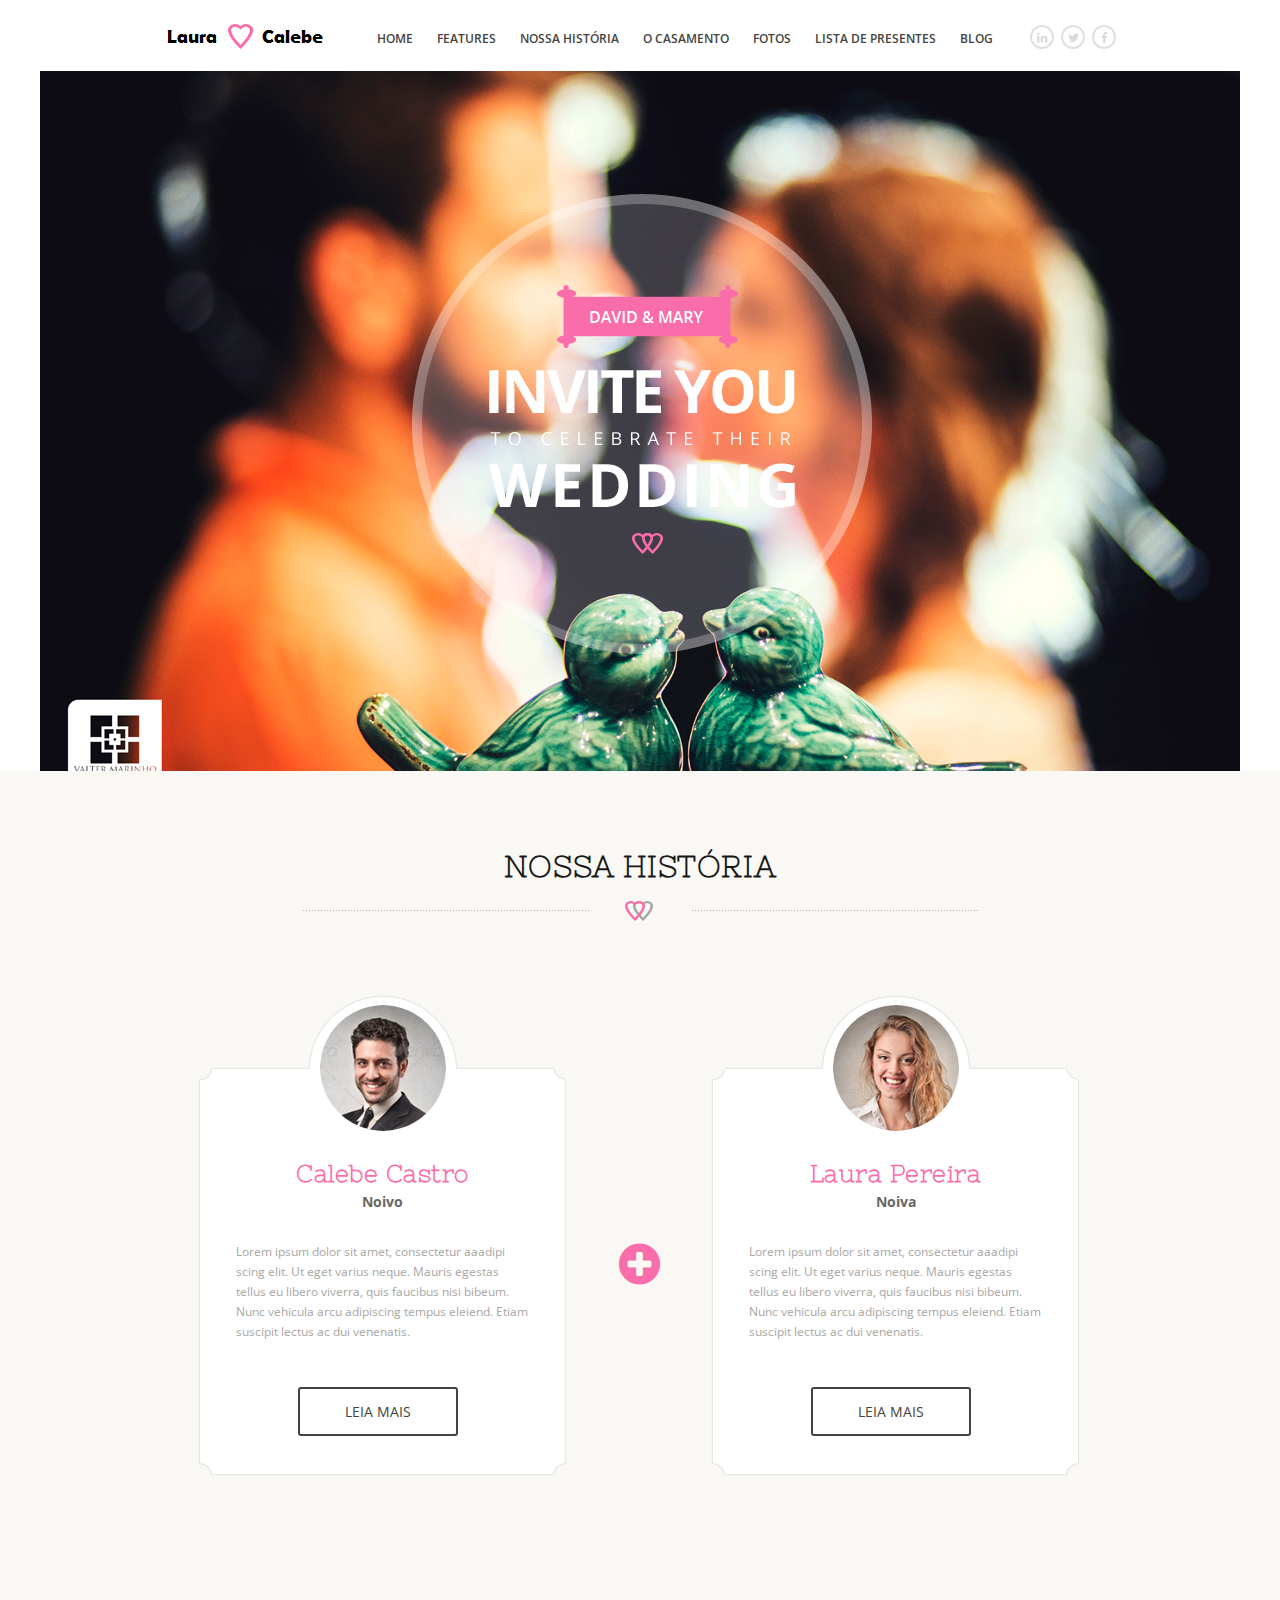
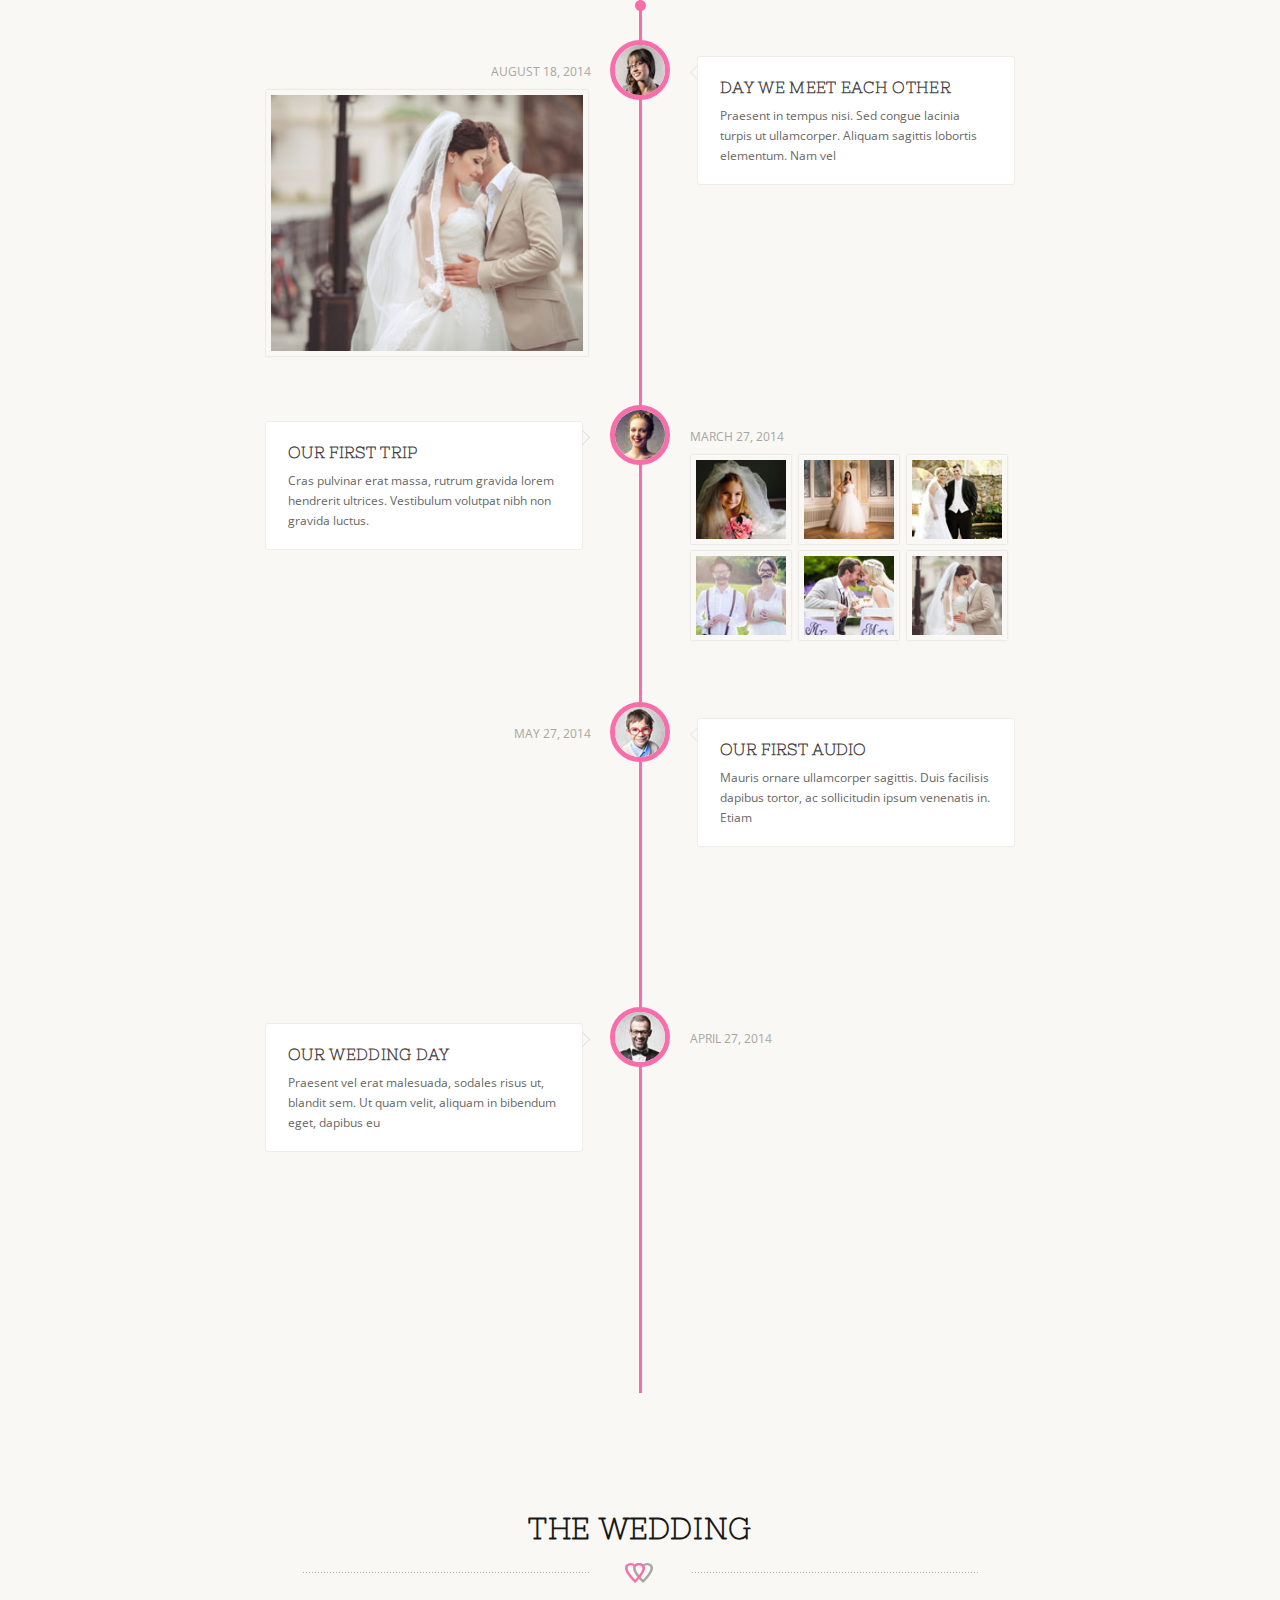
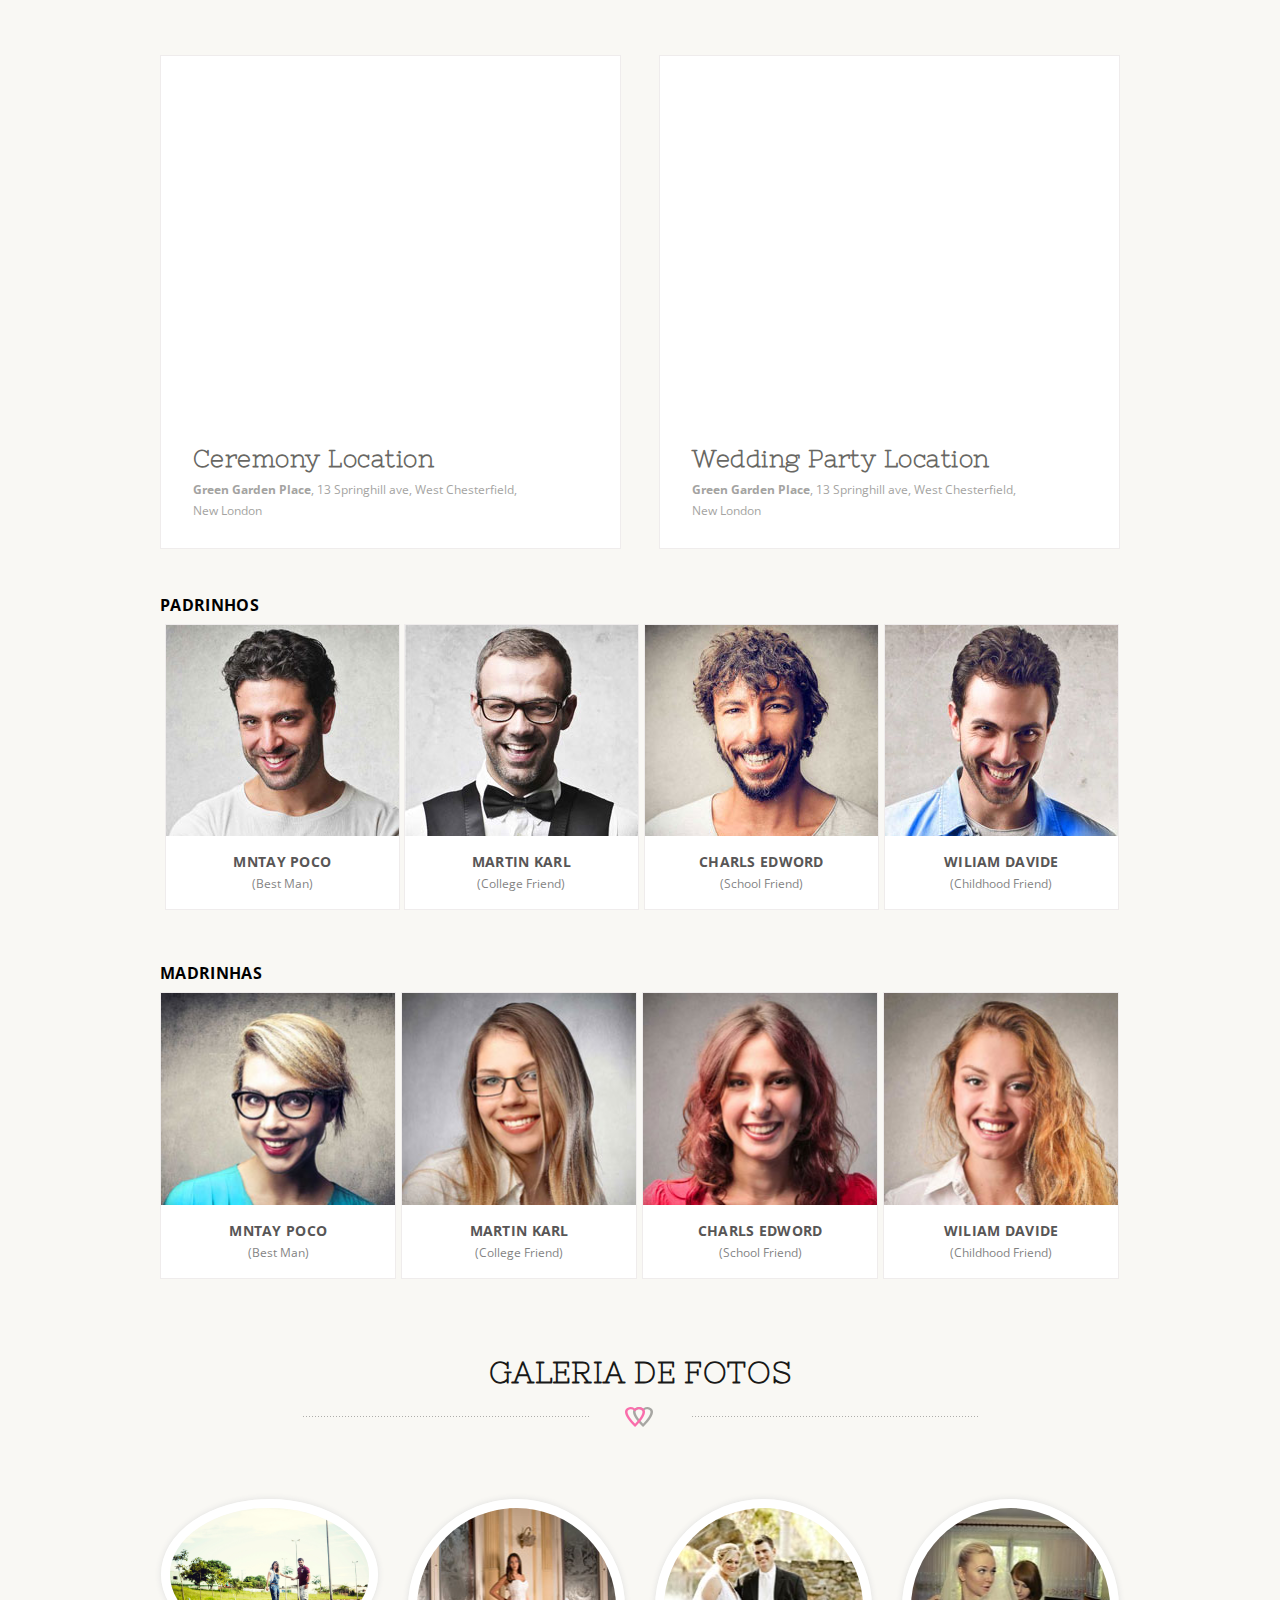
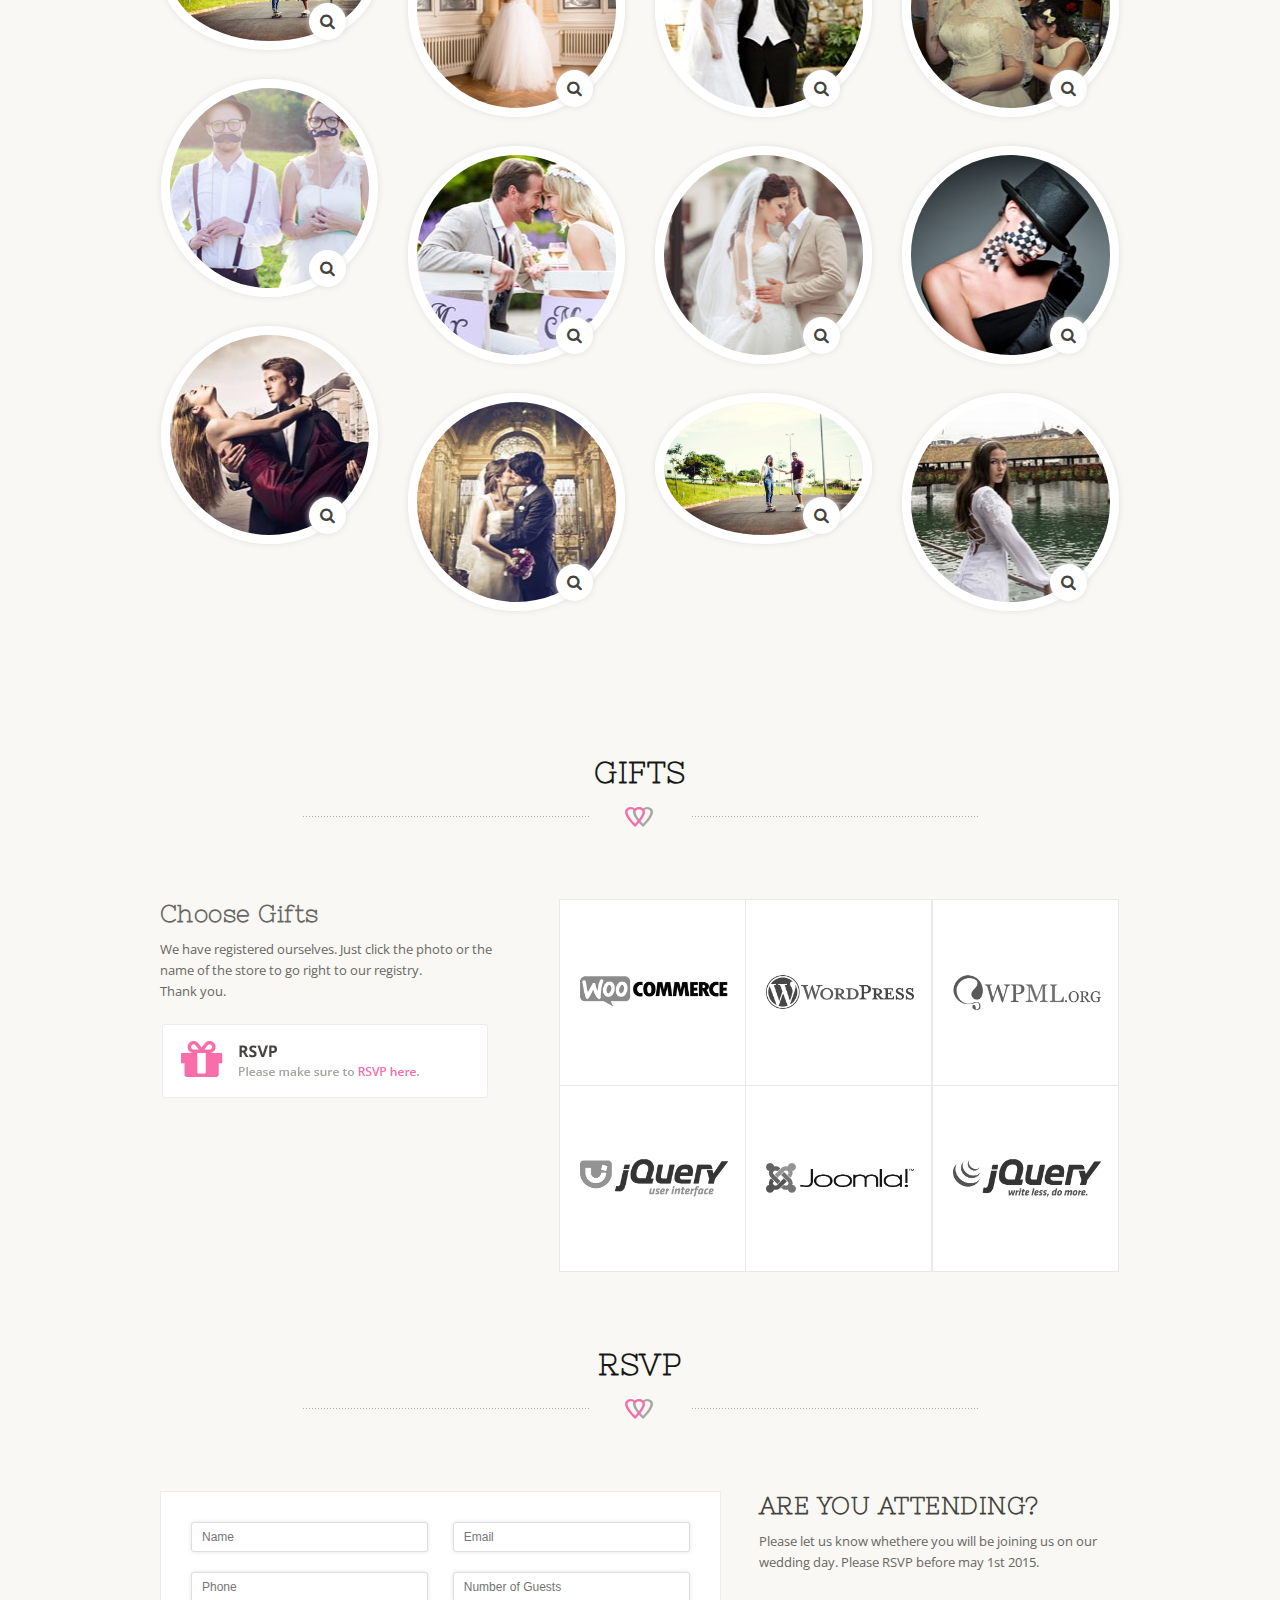
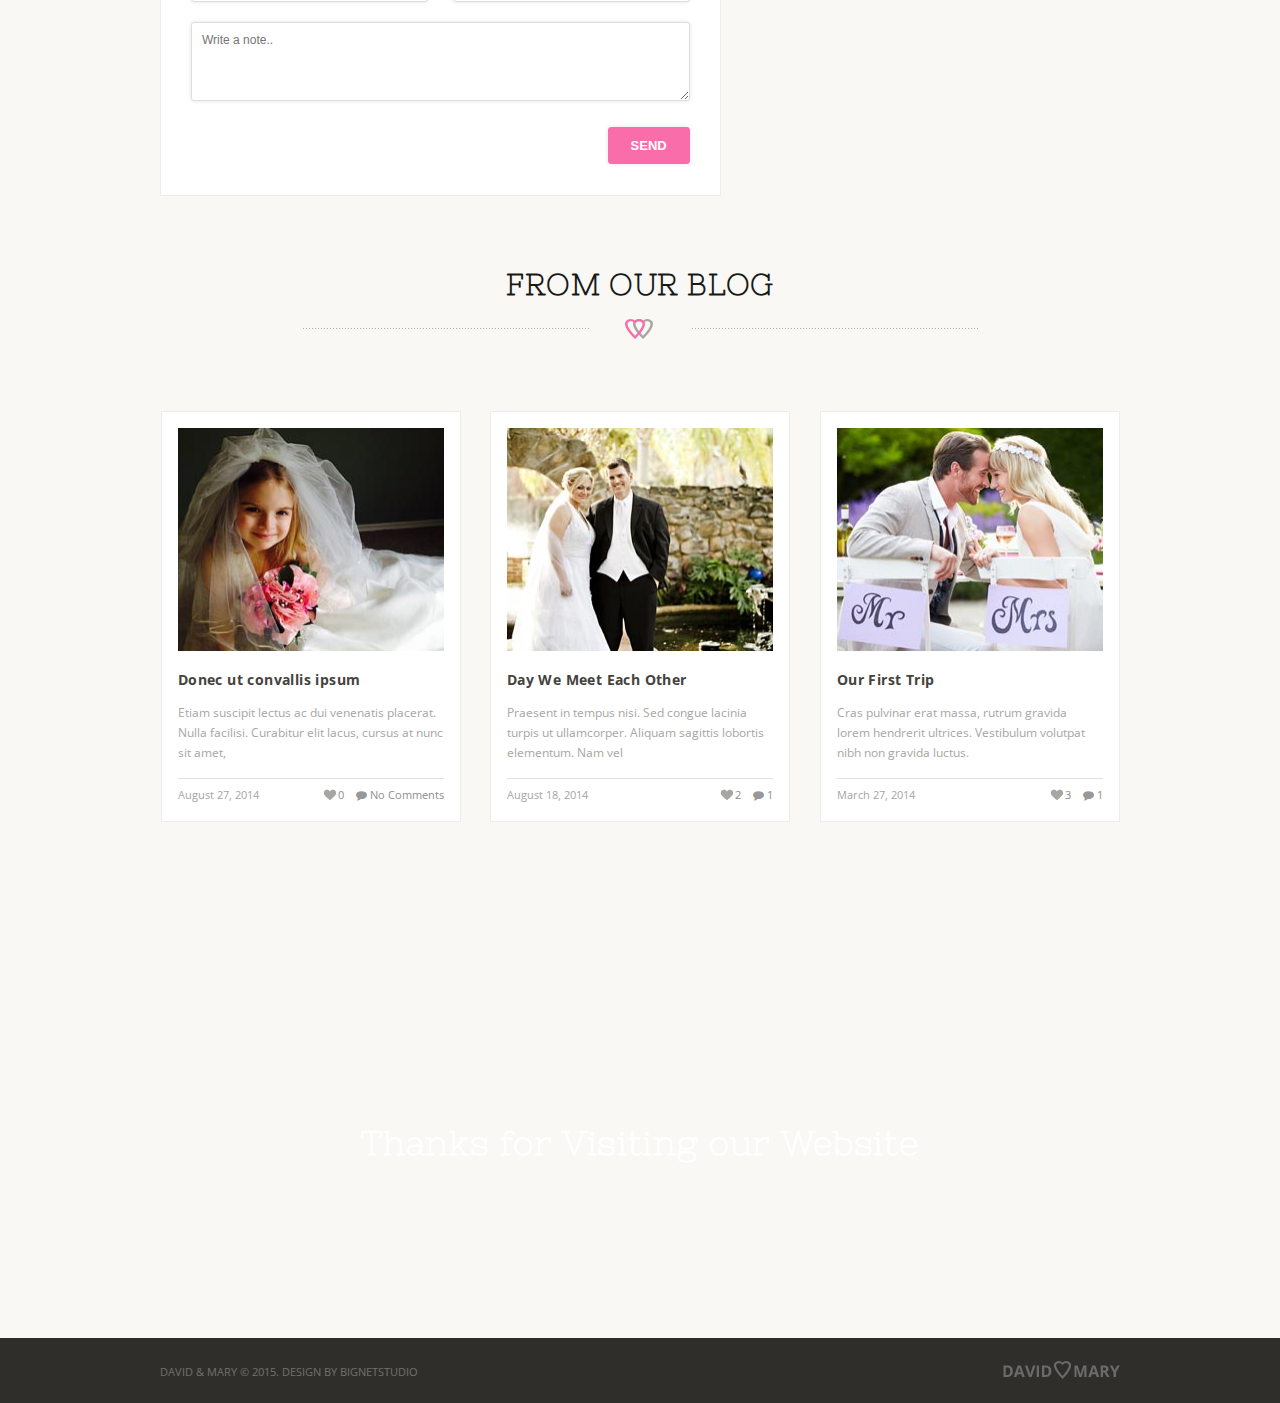
==== commit e2250fc9: "ajustes" ====
--- a/index.html
+++ b/index.html
@@ -605,8 +605,6 @@
 
 
 
-
-
 <div class="tallykit-shortcode-row gallery-section section-padding1" id="section-gallery">
     <div class="tk-shortcode-row-inner">
 
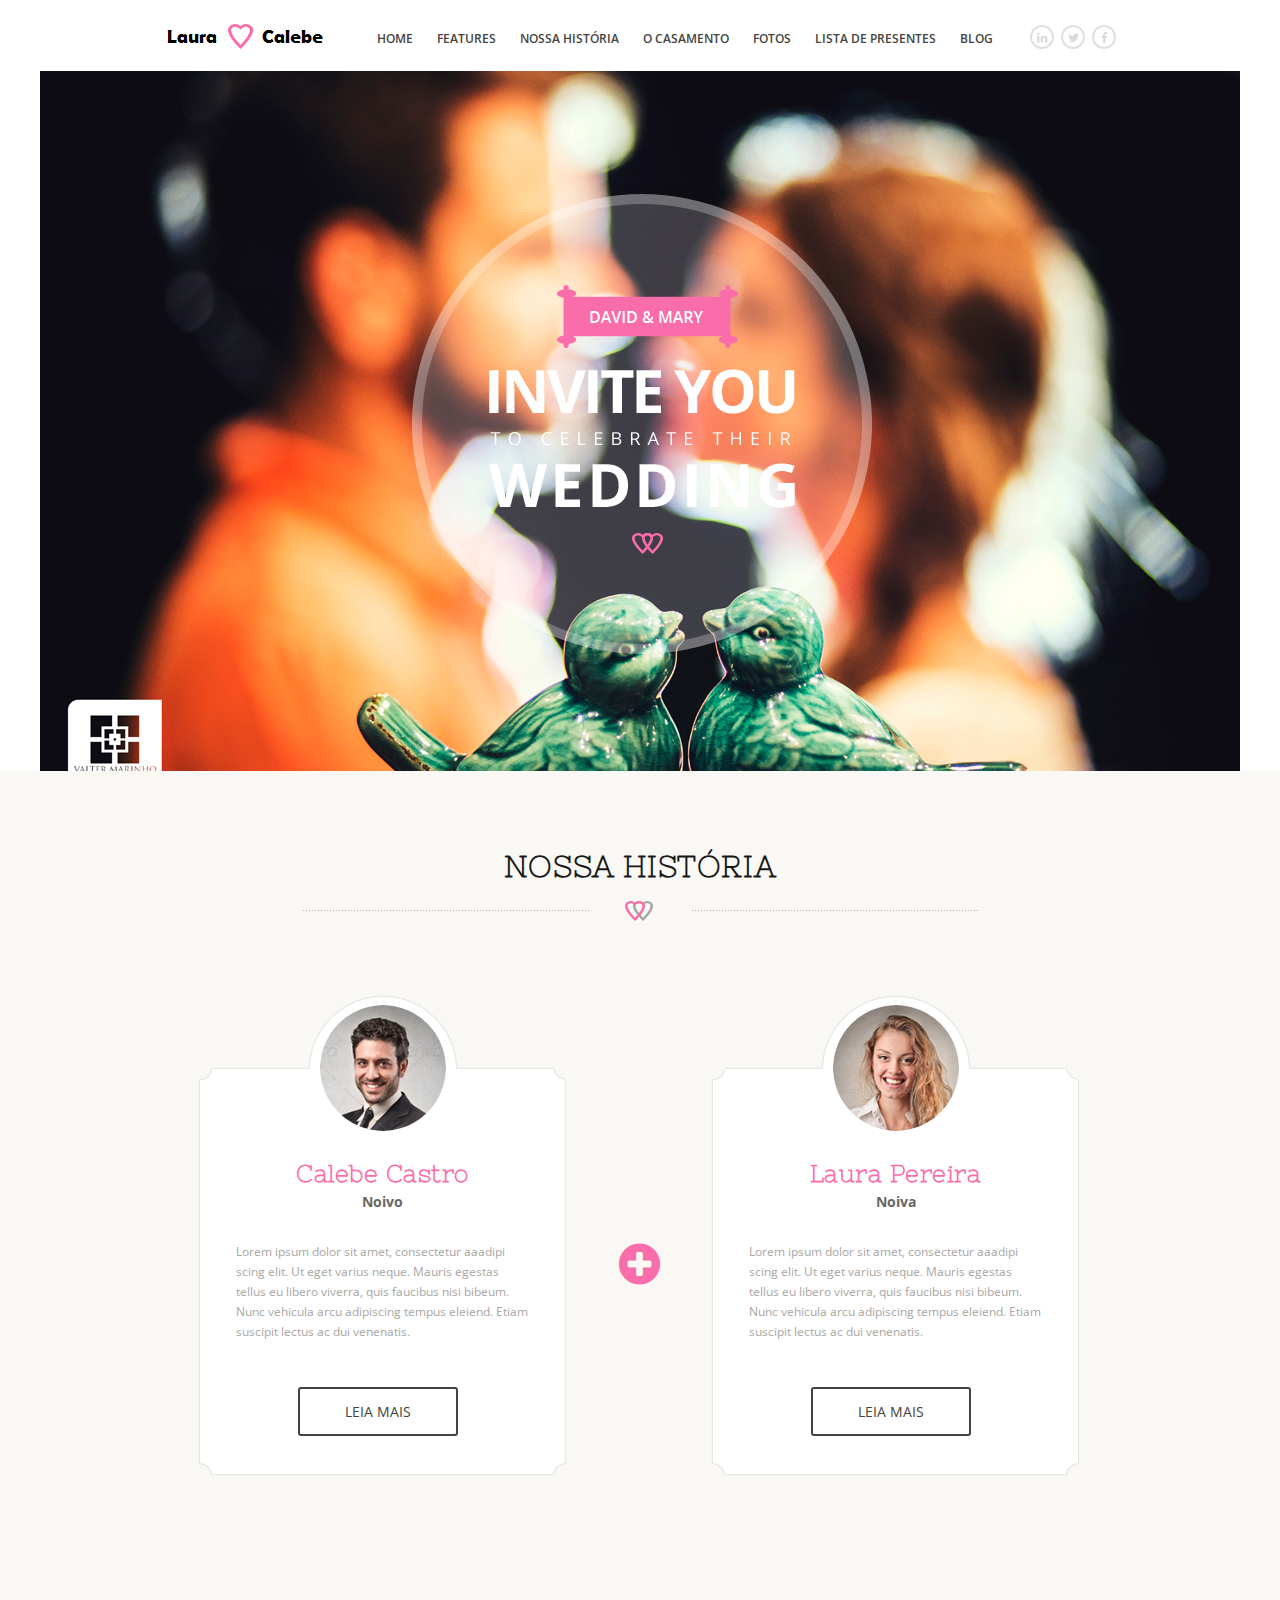
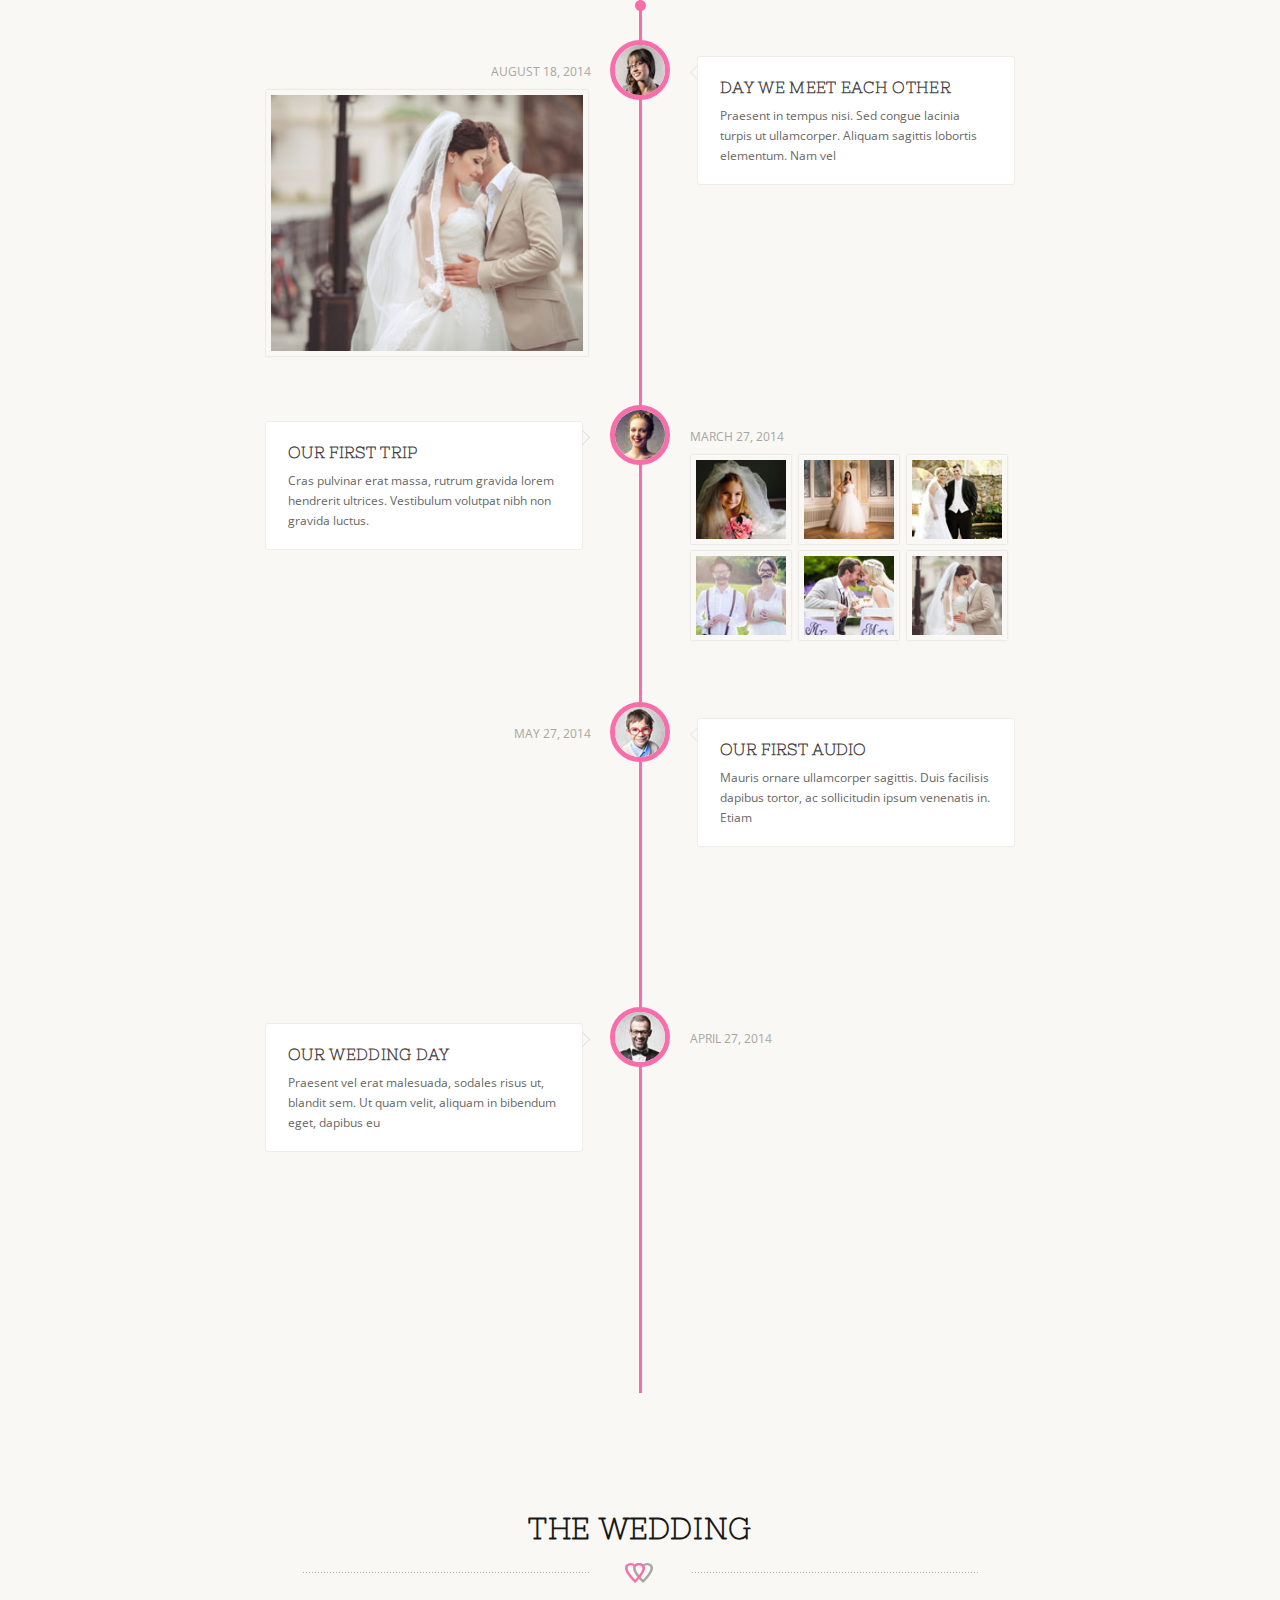
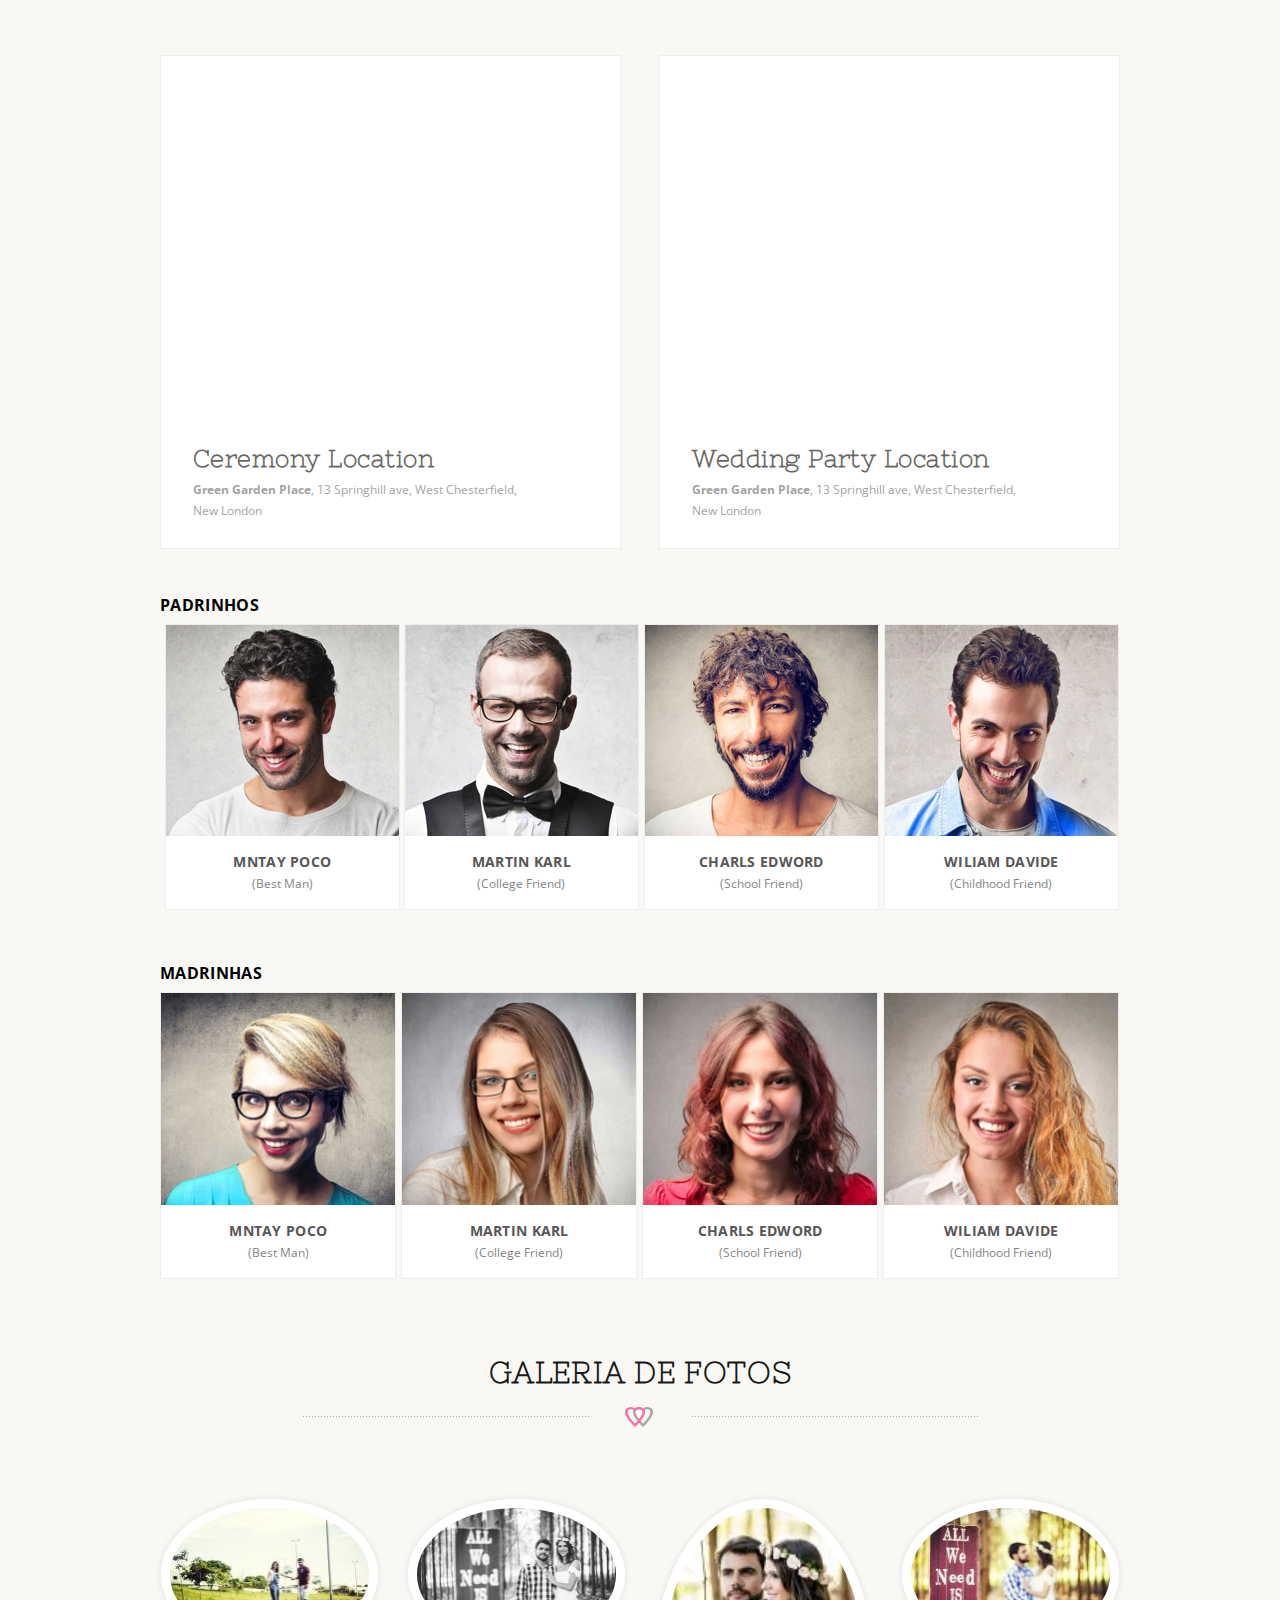
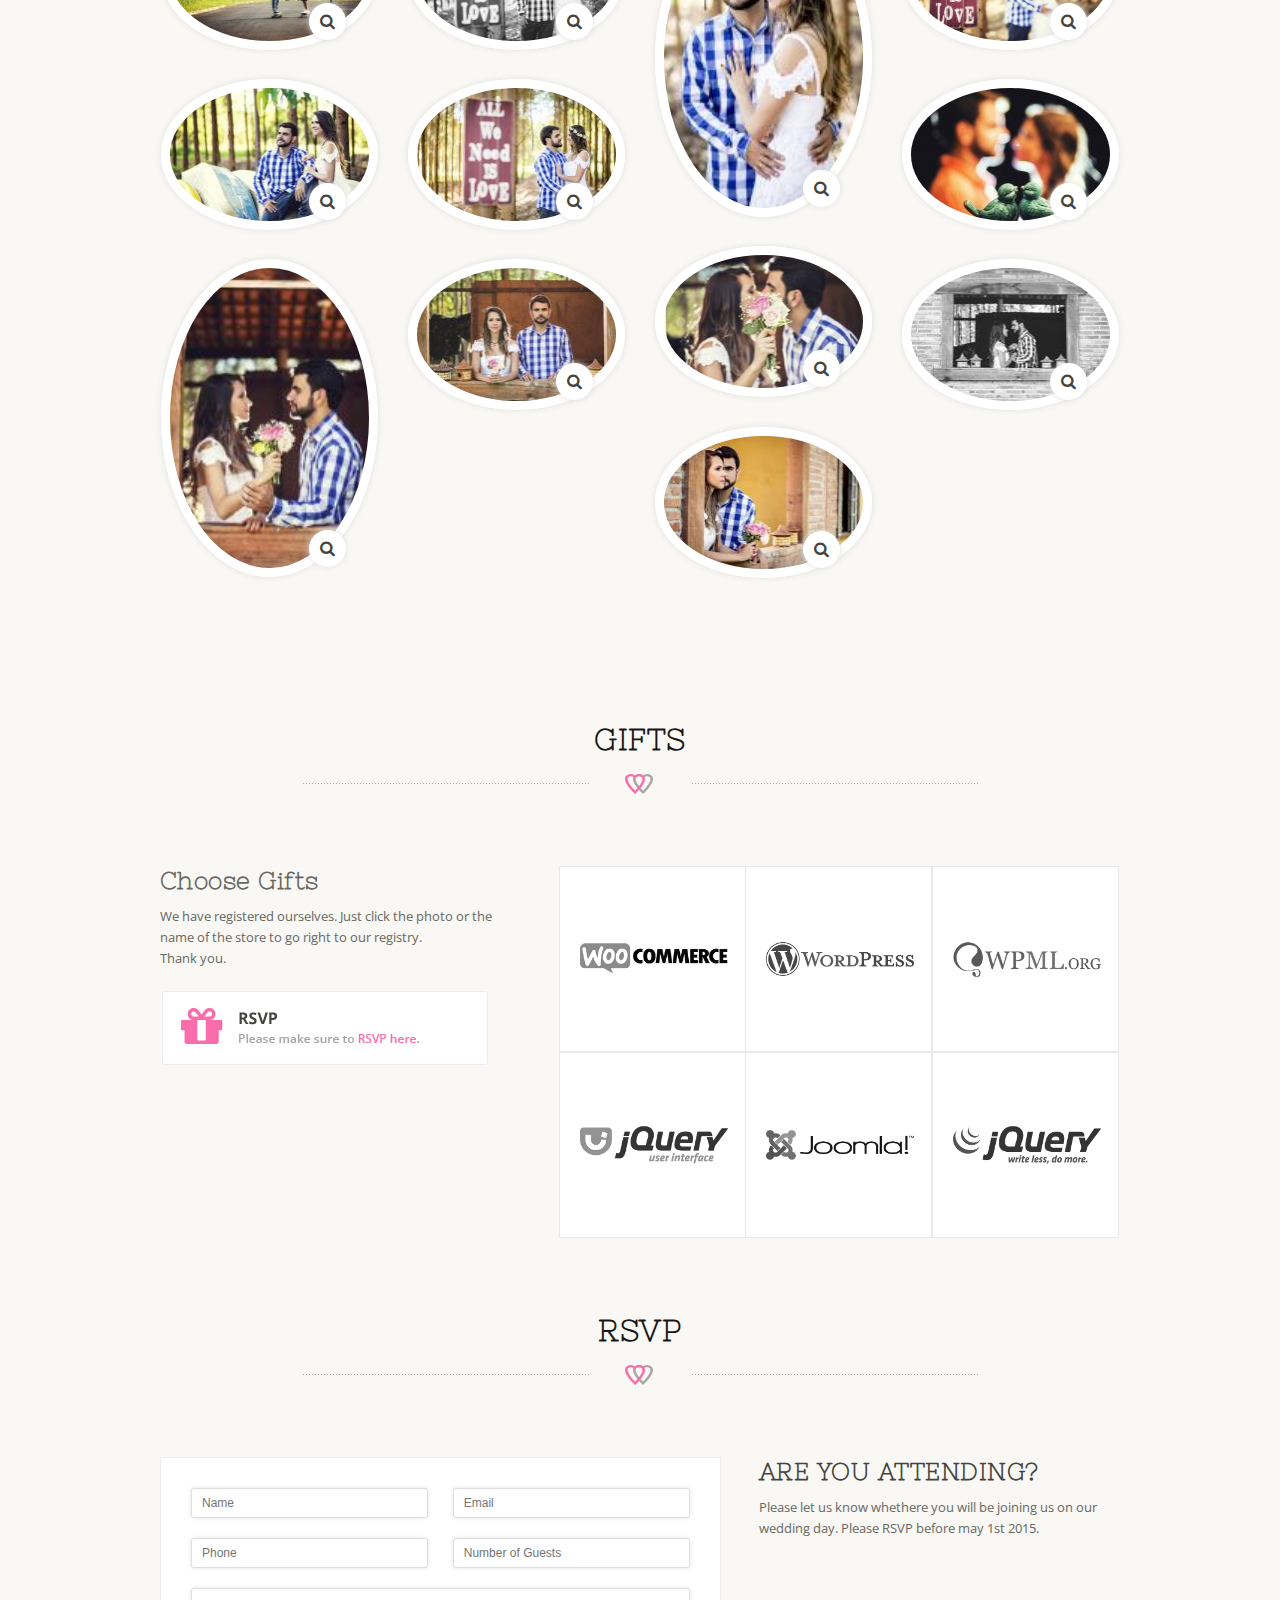
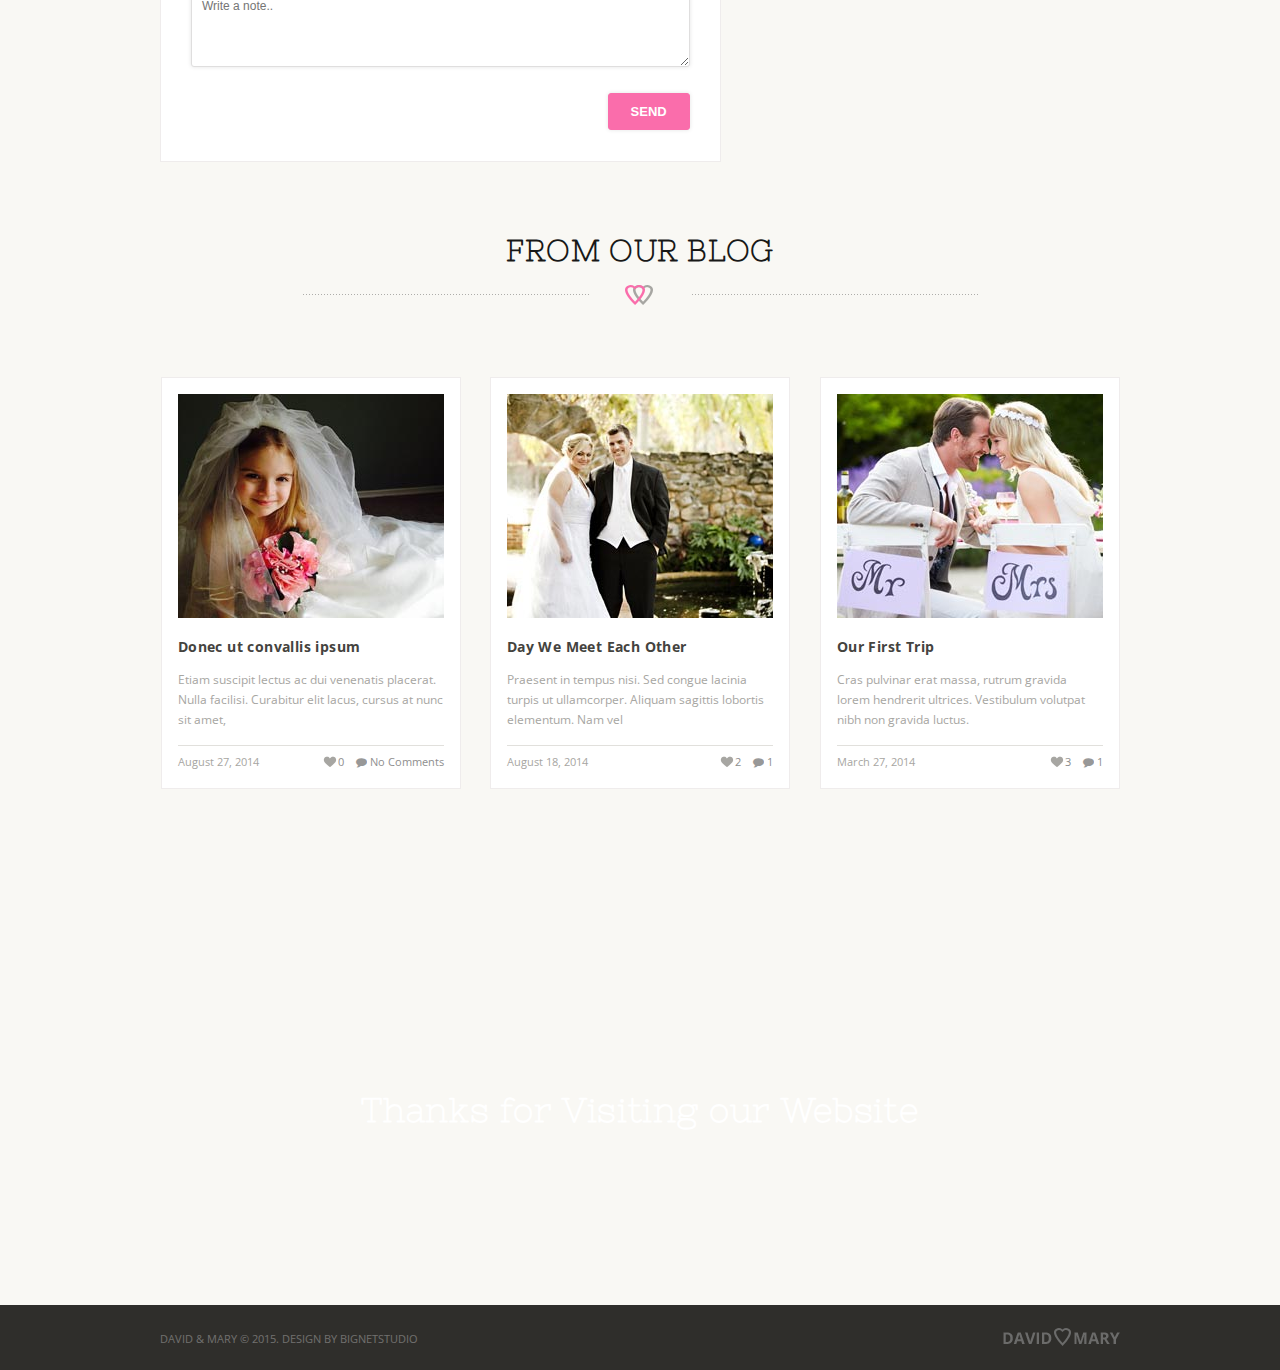
==== commit 294f41fe: "ajustes" ====
--- a/index.html
+++ b/index.html
@@ -626,8 +626,8 @@
 
                 <div class="tk-gallery-item">
                     <div class="tk_single_gallery_image">
-                        <a href="images/content-images/gallery-1-600x600.jpg" title="" class="magnificPopup-child">
-                            <img src="images/content-images/gallery-1-200x200.jpg" width="200" height="200" alt="">
+                        <a href="images/background-images/fotos/img01.jpg" title="" class="magnificPopup-child">
+                            <img src="images/background-images/fotos/thumbnails/img01.jpg" width="200" height="200" alt="">
 
                             <div class="icon-search-plus"><i class="fa fa-search"></i></div>
                             <span>&nbsp;</span>
@@ -638,8 +638,8 @@
 
                 <div class="tk-gallery-item">
                     <div class="tk_single_gallery_image">
-                        <a href="images/content-images/gallery-2-600x600.jpg" title="" class="magnificPopup-child">
-                            <img src="images/content-images/gallery-2-200x200.jpg" width="200" height="200" alt="">
+                        <a href="images/background-images/fotos/img02.jpg" title="" class="magnificPopup-child">
+                            <img src="images/background-images/fotos/thumbnails/img02.jpg" width="200" height="200" alt="">
 
                             <div class="icon-search-plus"><i class="fa fa-search"></i></div>
                             <span>&nbsp;</span>
@@ -650,8 +650,8 @@
 
                 <div class="tk-gallery-item">
                     <div class="tk_single_gallery_image">
-                        <a href="images/content-images/gallery-3-600x600.jpg" title="" class="magnificPopup-child">
-                            <img src="images/content-images/gallery-3-200x200.jpg" width="200" height="200" alt="">
+                        <a href="images/background-images/fotos/img03.jpg" title="" class="magnificPopup-child">
+                            <img src="images/background-images/fotos/thumbnails/img03.jpg" width="200" height="200" alt="">
 
                             <div class="icon-search-plus"><i class="fa fa-search"></i></div>
                             <span>&nbsp;</span>
@@ -662,8 +662,8 @@
 
                 <div class="tk-gallery-item">
                     <div class="tk_single_gallery_image">
-                        <a href="images/content-images/gallery-4-600x600.jpg" title="" class="magnificPopup-child">
-                            <img src="images/content-images/gallery-4-200x200.jpg" width="200" height="200" alt="">
+                        <a href="images/background-images/fotos/img04.jpg" title="" class="magnificPopup-child">
+                            <img src="images/background-images/fotos/thumbnails/img04.jpg" width="200" height="200" alt="">
 
                             <div class="icon-search-plus"><i class="fa fa-search"></i></div>
                             <span>&nbsp;</span>
@@ -674,8 +674,8 @@
 
                 <div class="tk-gallery-item">
                     <div class="tk_single_gallery_image">
-                        <a href="images/content-images/gallery-5-600x600.jpg" title="" class="magnificPopup-child">
-                            <img src="images/content-images/gallery-5-200x200.jpg" width="200" height="200" alt="">
+                        <a href="images/background-images/fotos/img05.jpg" title="" class="magnificPopup-child">
+                            <img src="images/background-images/fotos/thumbnails/img05.jpg" width="200" height="200" alt="">
 
                             <div class="icon-search-plus"><i class="fa fa-search"></i></div>
                             <span>&nbsp;</span>
@@ -686,8 +686,8 @@
 
                 <div class="tk-gallery-item">
                     <div class="tk_single_gallery_image">
-                        <a href="images/content-images/gallery-6-600x600.jpg" title="" class="magnificPopup-child">
-                            <img src="images/content-images/gallery-6-200x200.jpg" width="200" height="200" alt="">
+                        <a href="images/background-images/fotos/img06.jpg" title="" class="magnificPopup-child">
+                            <img src="images/background-images/fotos/thumbnails/img06.jpg" width="200" height="200" alt="">
 
                             <div class="icon-search-plus"><i class="fa fa-search"></i></div>
                             <span>&nbsp;</span>
@@ -698,8 +698,8 @@
 
                 <div class="tk-gallery-item">
                     <div class="tk_single_gallery_image">
-                        <a href="images/content-images/gallery-7-600x600.jpg" title="" class="magnificPopup-child">
-                            <img src="images/content-images/gallery-7-200x200.jpg" width="200" height="200" alt="">
+                        <a href="images/background-images/fotos/img07.jpg" title="" class="magnificPopup-child">
+                            <img src="images/background-images/fotos/thumbnails/img07.jpg" width="200" height="200" alt="">
 
                             <div class="icon-search-plus"><i class="fa fa-search"></i></div>
                             <span>&nbsp;</span>
@@ -710,8 +710,8 @@
 
                 <div class="tk-gallery-item">
                     <div class="tk_single_gallery_image">
-                        <a href="images/content-images/gallery-8-600x600.jpg" title="" class="magnificPopup-child">
-                            <img src="images/content-images/gallery-8-200x200.jpg" width="200" height="200" alt="">
+                        <a href="images/background-images/fotos/img08.jpg" title="" class="magnificPopup-child">
+                            <img src="images/background-images/fotos/thumbnails/img08.jpg" width="200" height="200" alt="">
 
                             <div class="icon-search-plus"><i class="fa fa-search"></i></div>
                             <span>&nbsp;</span>
@@ -722,8 +722,8 @@
 
                 <div class="tk-gallery-item">
                     <div class="tk_single_gallery_image">
-                        <a href="images/content-images/gallery-9-600x600.jpg" title="" class="magnificPopup-child">
-                            <img src="images/content-images/gallery-9-200x200.jpg" width="200" height="200" alt="">
+                        <a href="images/background-images/fotos/img09.jpg" title="" class="magnificPopup-child">
+                            <img src="images/background-images/fotos/thumbnails/img09.jpg" width="200" height="200" alt="">
 
                             <div class="icon-search-plus"><i class="fa fa-search"></i></div>
                             <span>&nbsp;</span>
@@ -734,8 +734,8 @@
 
                 <div class="tk-gallery-item">
                     <div class="tk_single_gallery_image">
-                        <a href="images/content-images/gallery-10-600x600.jpg" title="" class="magnificPopup-child">
-                            <img src="images/content-images/gallery-10-200x200.jpg" width="200" height="200" alt="">
+                        <a href="images/background-images/fotos/img10.jpg" title="" class="magnificPopup-child">
+                            <img src="images/background-images/fotos/thumbnails/img10.jpg" width="200" height="200" alt="">
 
                             <div class="icon-search-plus"><i class="fa fa-search"></i></div>
                             <span>&nbsp;</span>
@@ -746,8 +746,8 @@
 
                 <div class="tk-gallery-item">
                     <div class="tk_single_gallery_image">
-                        <a href="images/content-images/gallery-11-600x600.jpg" title="" class="magnificPopup-child">
-                            <img src="images/content-images/gallery-1-200x200.jpg" width="200" height="200" alt="">
+                        <a href="images/background-images/fotos/img11.jpg" title="" class="magnificPopup-child">
+                            <img src="images/background-images/fotos/thumbnails/img11.jpg" width="200" height="200" alt="">
 
                             <div class="icon-search-plus"><i class="fa fa-search"></i></div>
                             <span>&nbsp;</span>
@@ -758,8 +758,8 @@
 
                 <div class="tk-gallery-item">
                     <div class="tk_single_gallery_image">
-                        <a href="images/content-images/gallery-12-600x600.jpg" title="" class="magnificPopup-child">
-                            <img src="images/content-images/gallery-12-200x200.jpg" width="200" height="200" alt="">
+                        <a href="images/background-images/fotos/img12.jpg" title="" class="magnificPopup-child">
+                            <img src="images/background-images/fotos/thumbnails/img12.jpg" width="200" height="200" alt="">
 
                             <div class="icon-search-plus"><i class="fa fa-search"></i></div>
                             <span>&nbsp;</span>
@@ -1167,4 +1167,4 @@
 </body>
 
 <!-- Mirrored from thewpdev.com/html-demo/david-mary/ by HTTrack Website Copier/3.x [XR&CO'2014], Thu, 19 Mar 2015 22:52:06 GMT -->
-</html>+</html>
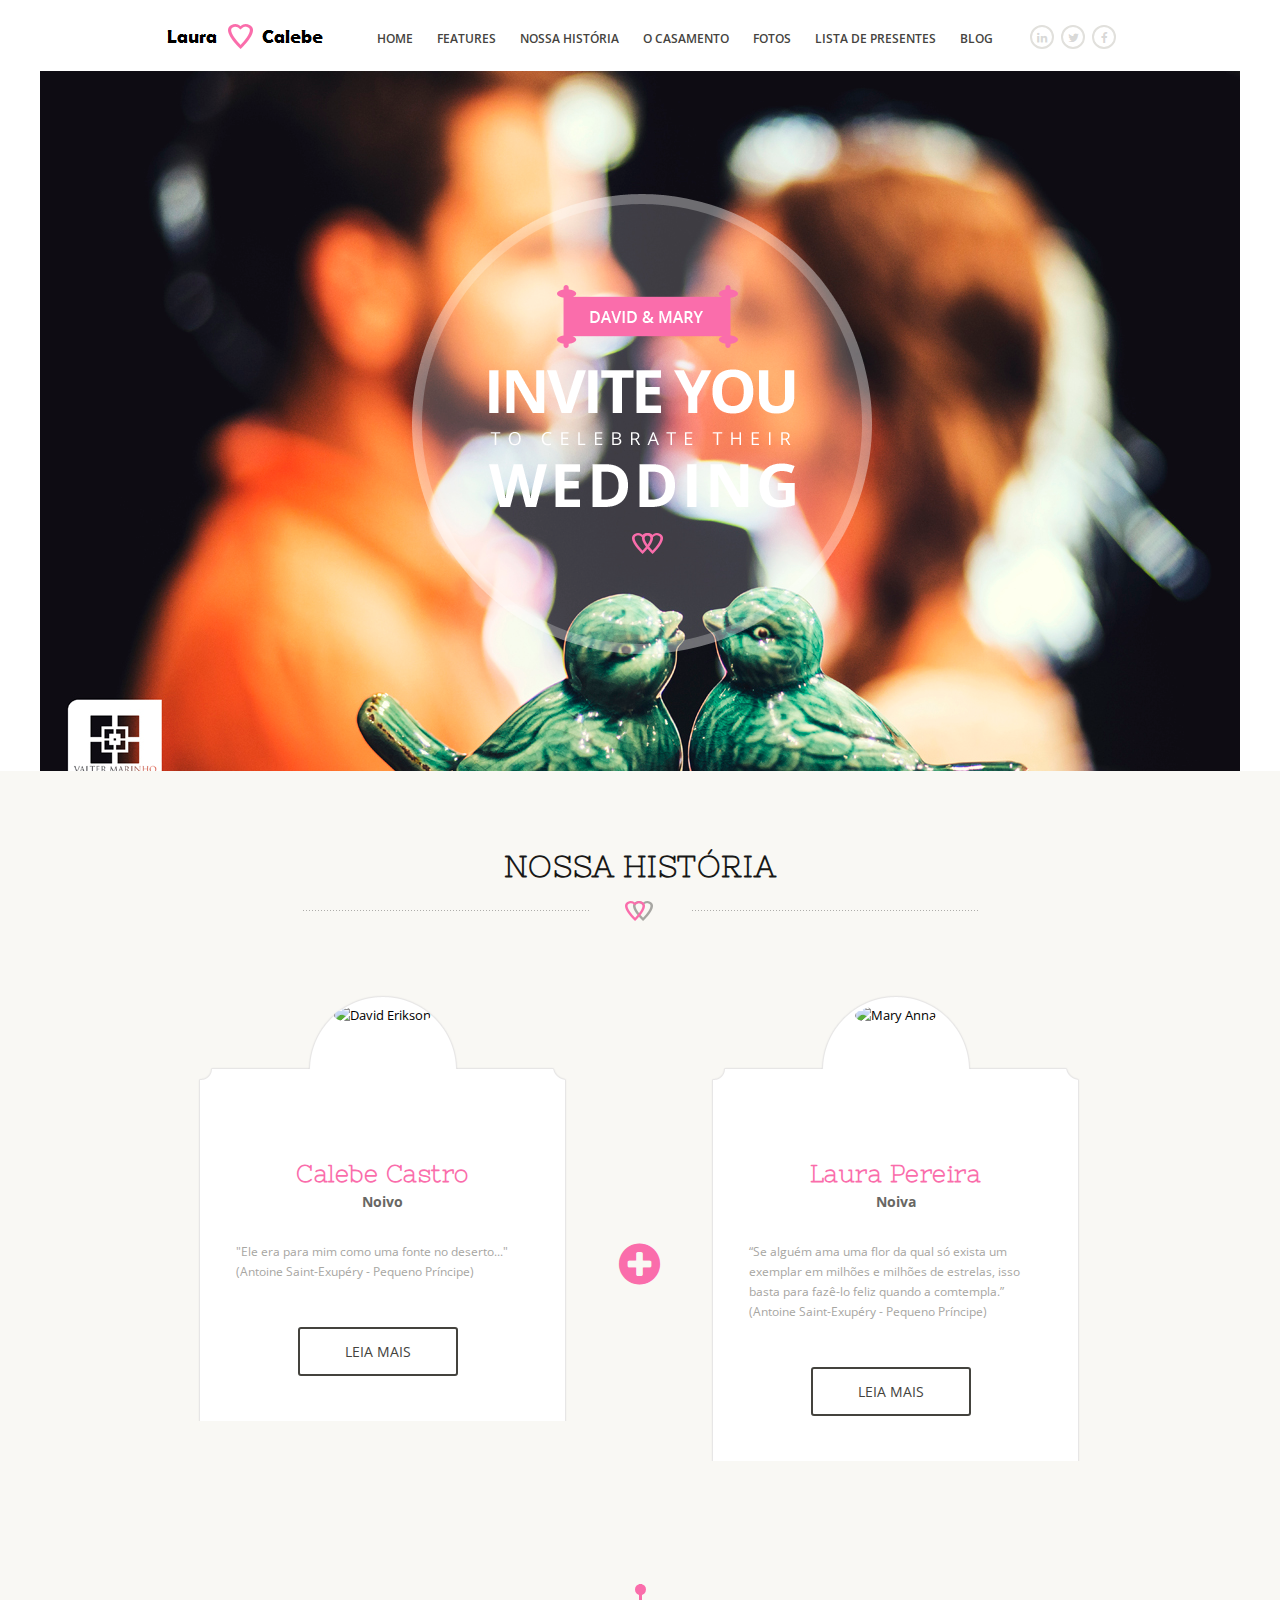
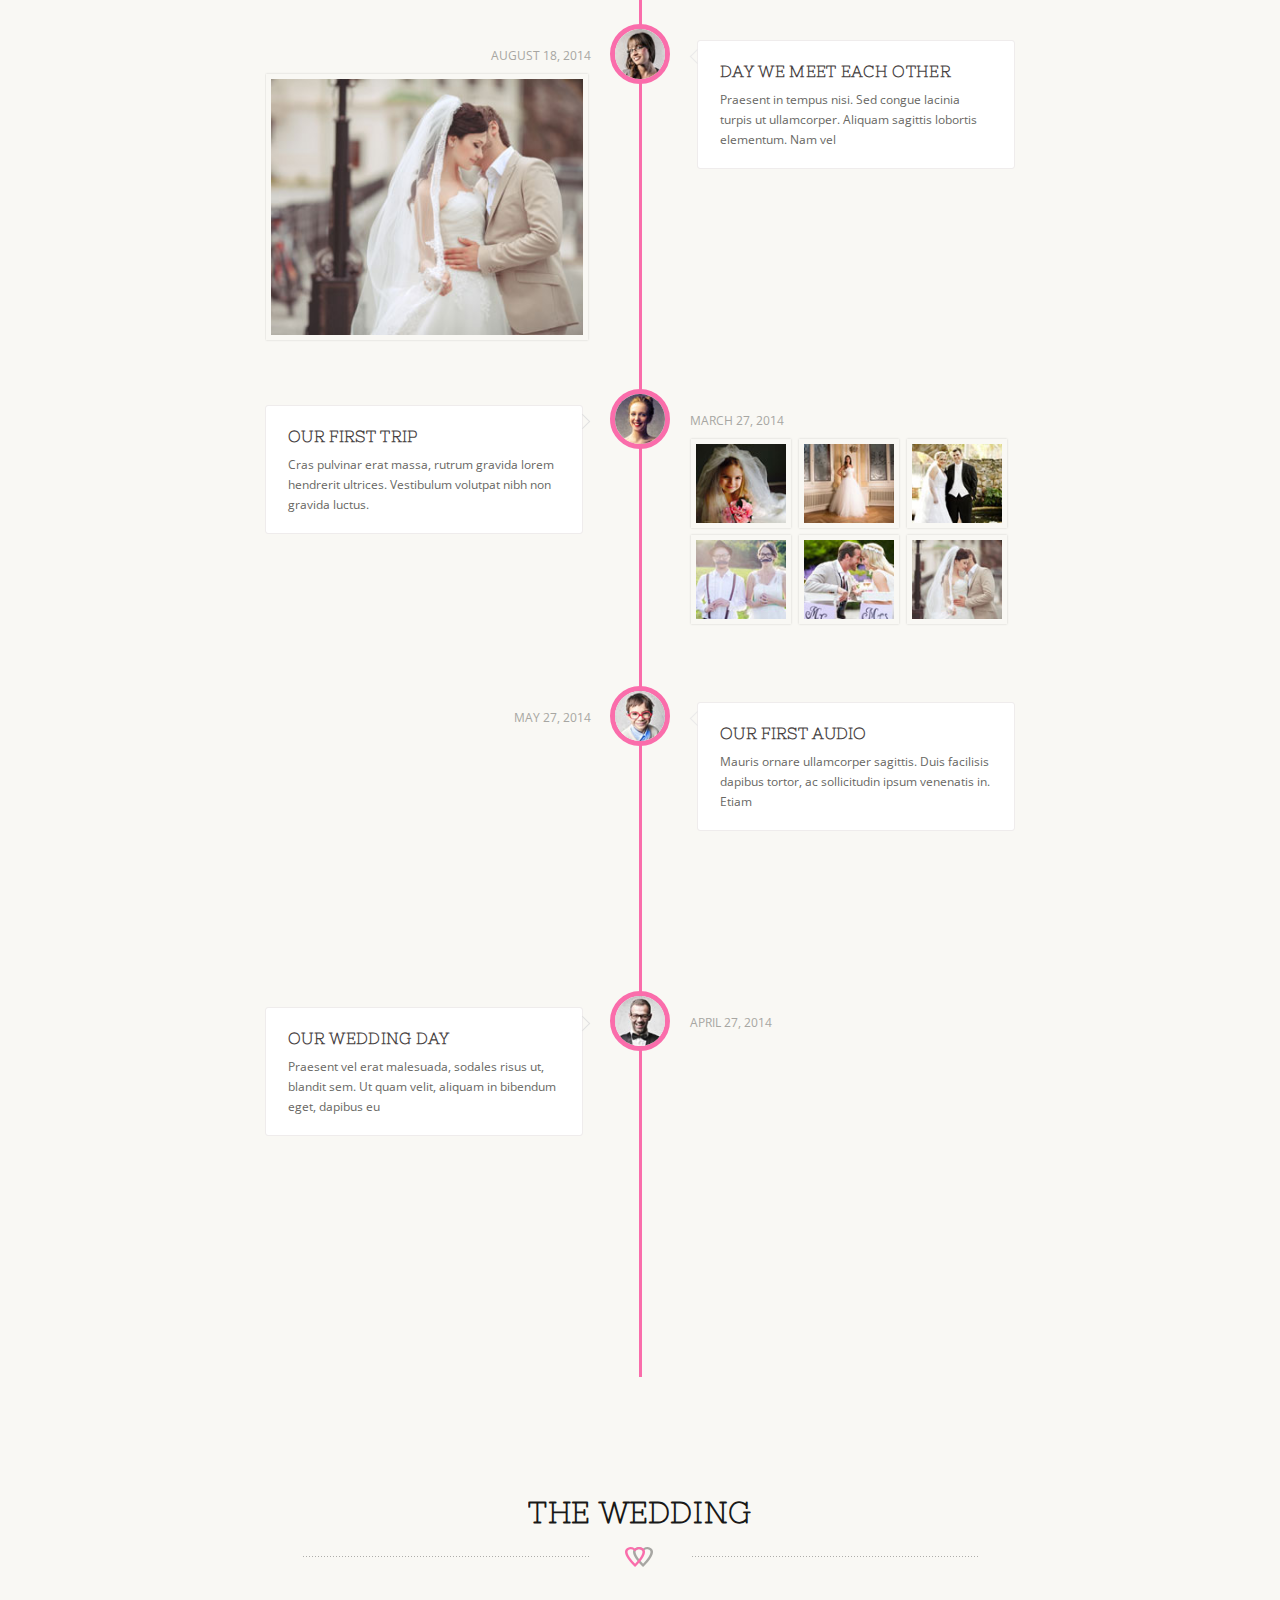
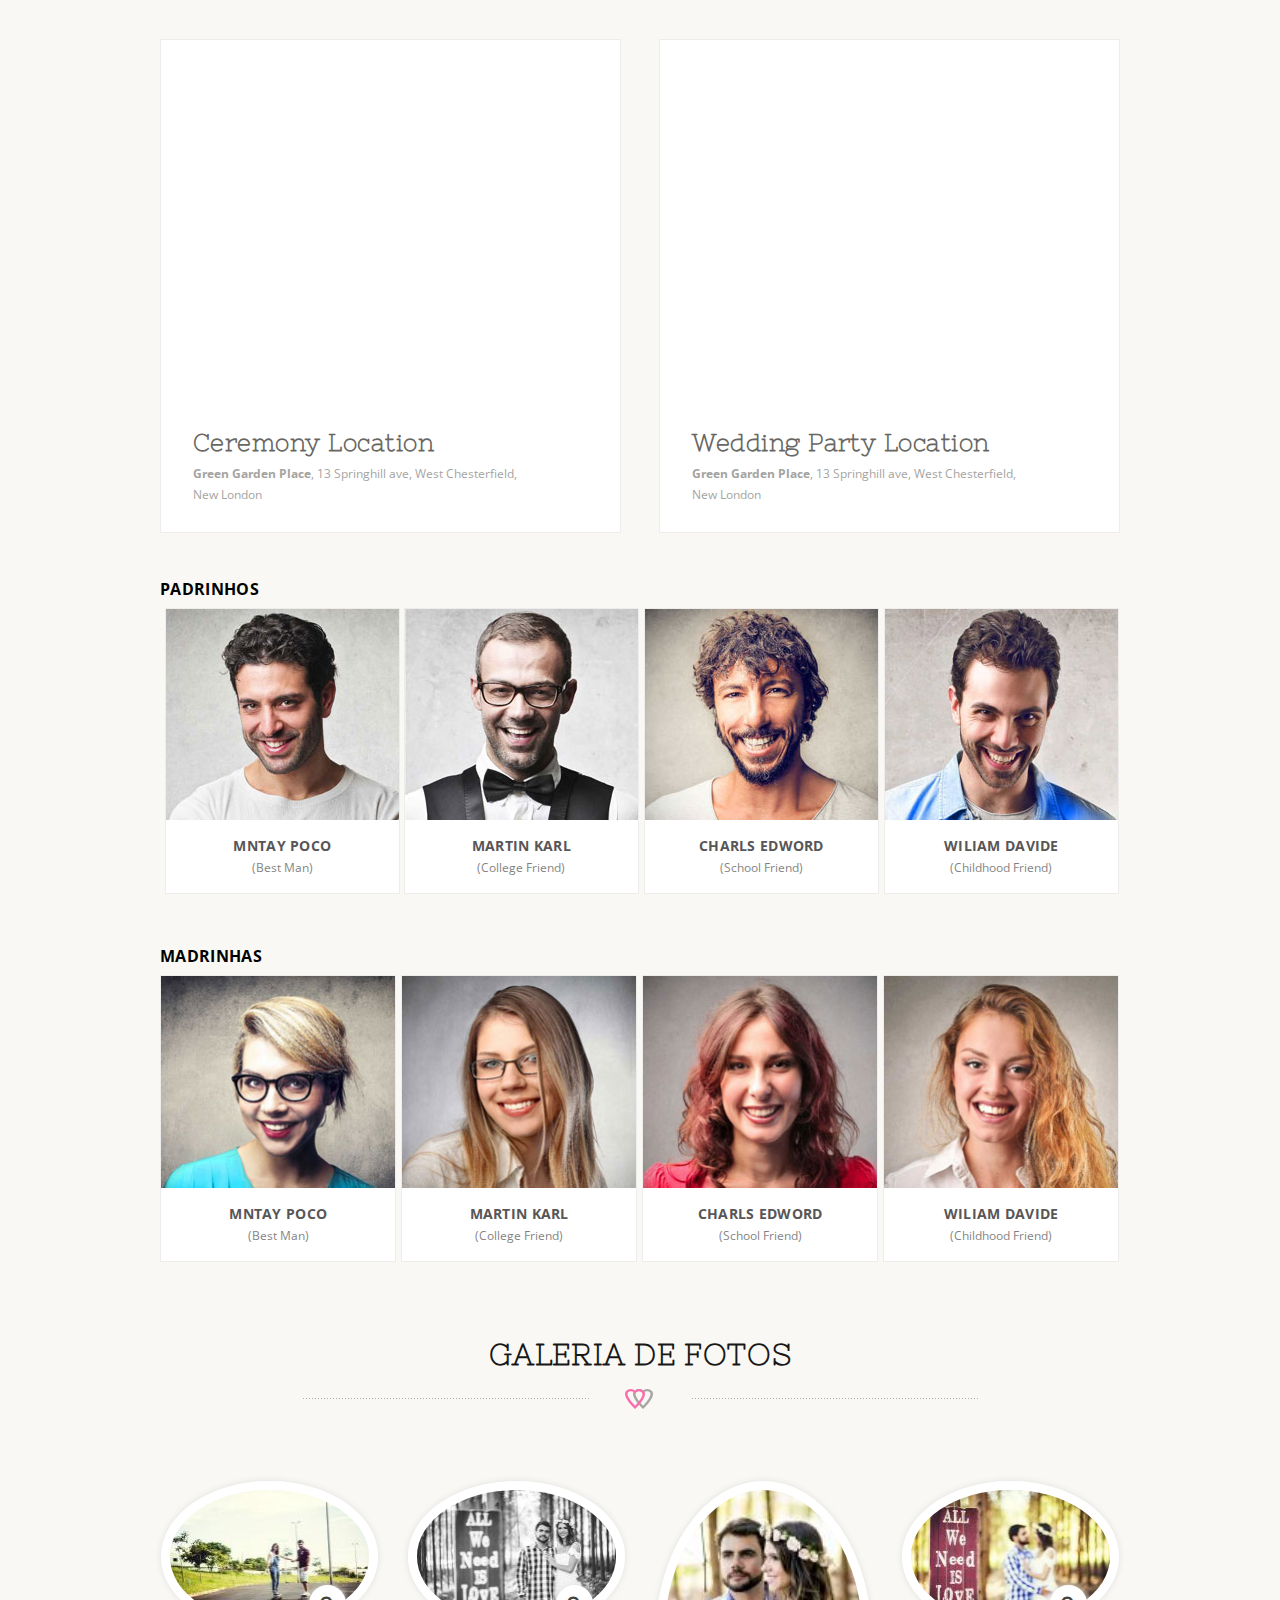
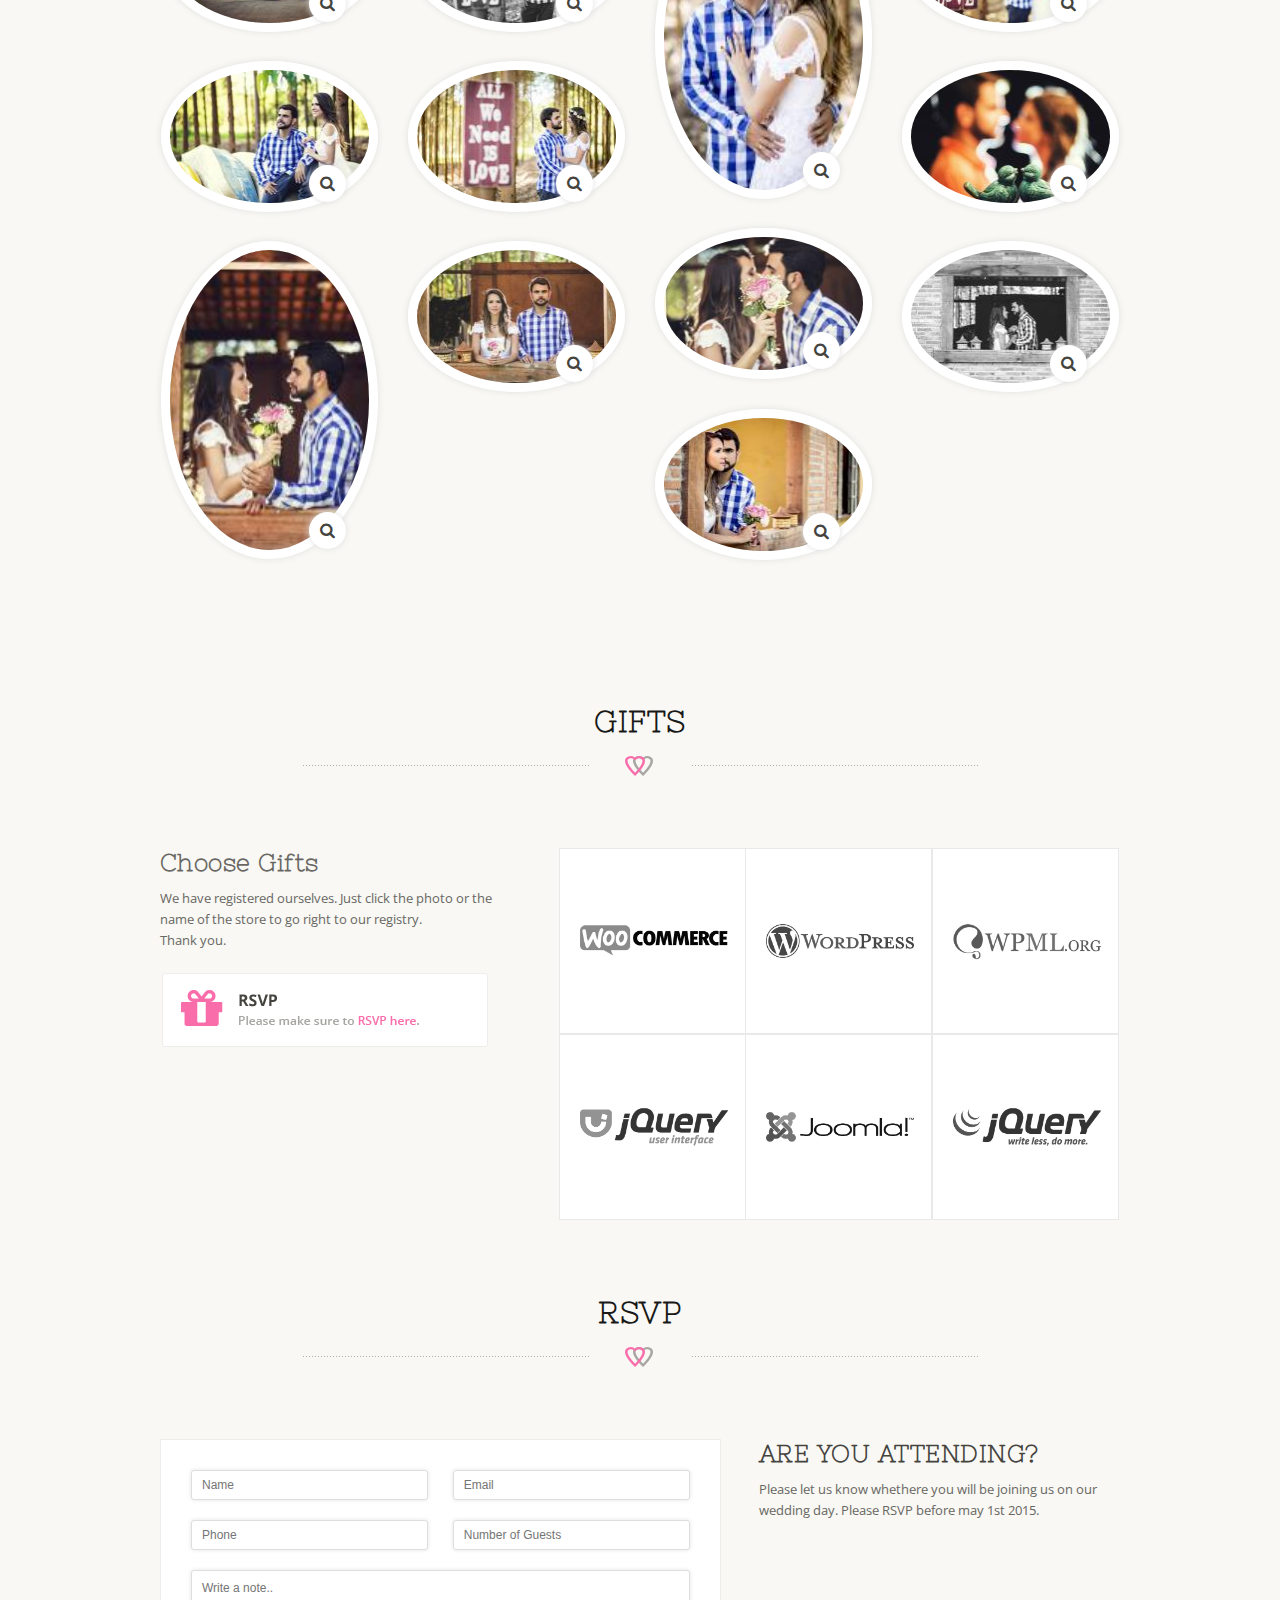
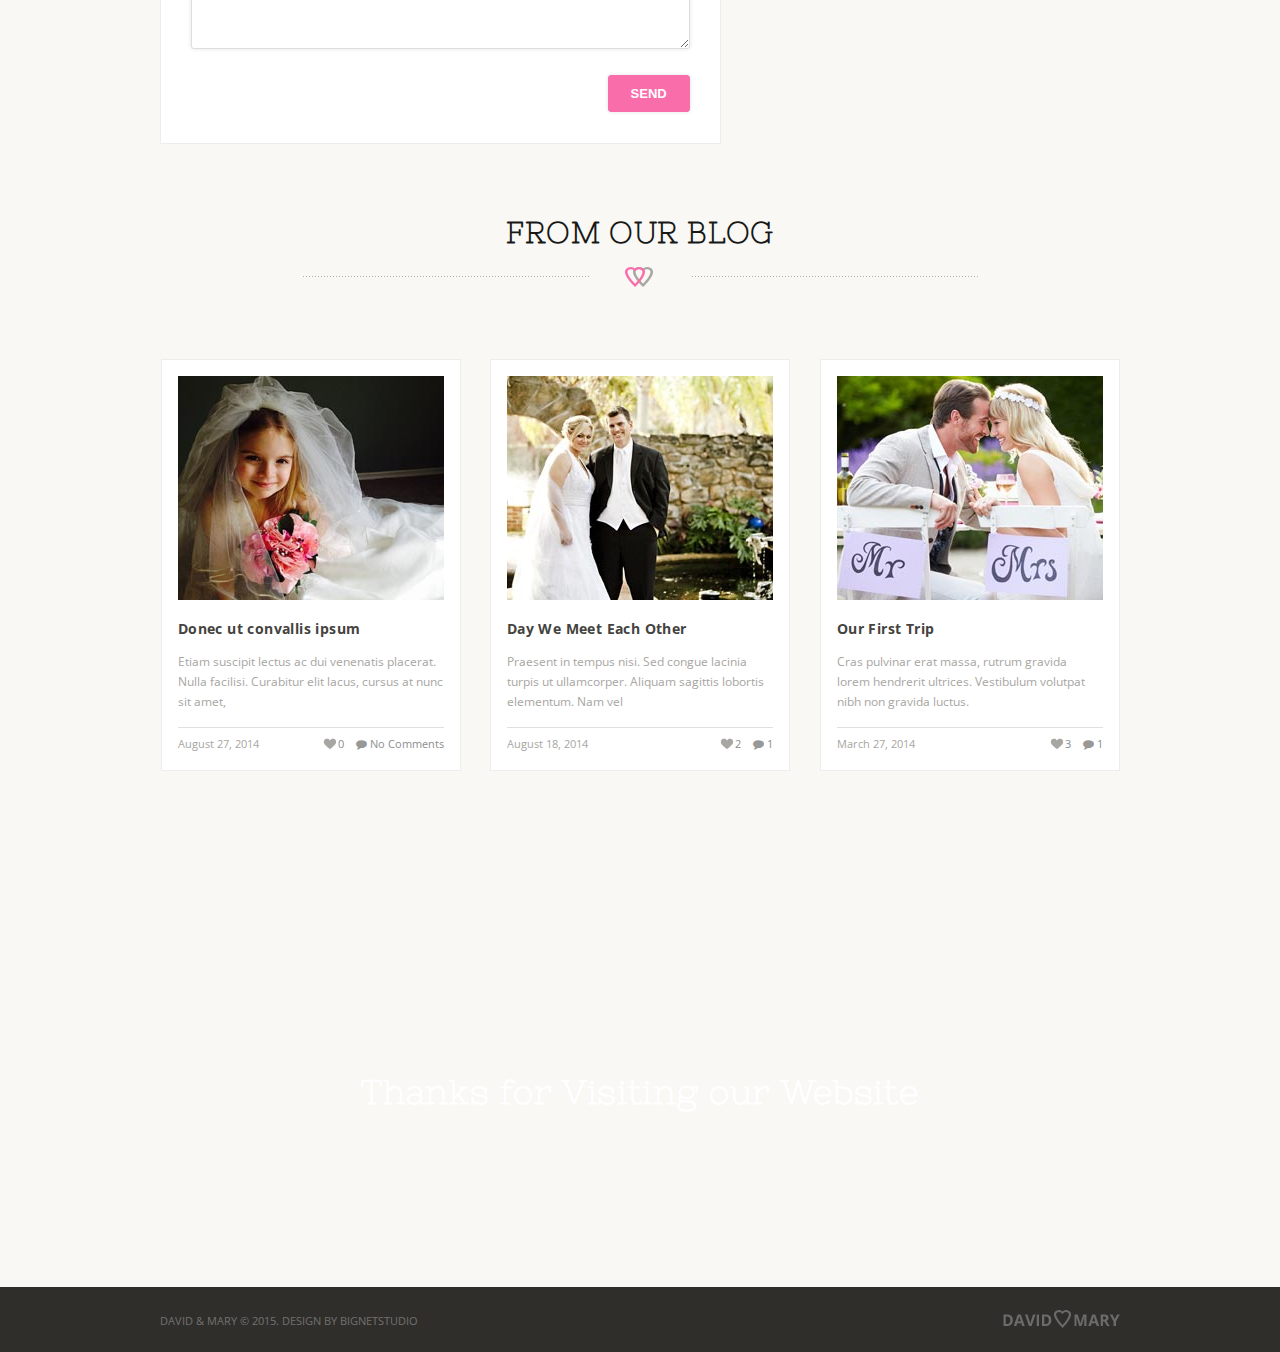
==== commit 8d3f7577: "inicio" ====
--- a/index.html
+++ b/index.html
@@ -202,16 +202,15 @@
 
         <div class="tallykit-shortcode-about tk-left">
             <div class="tallykit-about-image">
-                <img src="images/content-images/1.png" width="126" height="126" alt="David Erikson">
+                <img src="images/background-images/fotos/calebe-foto.jpg" width="126" height="126" alt="David Erikson">
             </div>
             <h3 class="tallykit-about-title">Calebe Castro</h3>
 
             <div class="tallykit-about-subtitle">Noivo</div>
             <div class="tallykit-about-content">
-                Lorem ipsum dolor sit amet, consectetur aaadipi scing elit. Ut eget varius neque. Mauris egestas tellus
-                eu
-                libero viverra, quis faucibus nisi bibeum. Nunc vehicula arcu adipiscing tempus eleiend. Etiam suscipit
-                lectus ac dui venenatis.
+                "Ele era para mim como uma fonte no deserto..."
+                  <br>
+                (Antoine Saint-Exupéry - Pequeno Príncipe)
             </div>
             <a href="#" class="tallykit-shortcode-button  style-border size-3x color-default full-width-no"
                target="_self">Leia Mais</a>
@@ -225,16 +224,16 @@
 
         <div class="tallykit-shortcode-about tk-right">
             <div class="tallykit-about-image">
-                <img src="images/content-images/2.png" width="126" height="126" alt="Mary Anna">
+                <img src="images/background-images/fotos/laura-foto.jpg" width="126" height="126" alt="Mary Anna">
             </div>
             <h3 class="tallykit-about-title">Laura Pereira</h3>
 
             <div class="tallykit-about-subtitle">Noiva</div>
             <div class="tallykit-about-content">
-                Lorem ipsum dolor sit amet, consectetur aaadipi scing elit. Ut eget varius neque. Mauris egestas tellus
-                eu
-                libero viverra, quis faucibus nisi bibeum. Nunc vehicula arcu adipiscing tempus eleiend. Etiam suscipit
-                lectus ac dui venenatis.
+                “Se alguém ama uma flor da qual só exista um exemplar em milhões e
+                milhões de estrelas, isso basta para fazê-lo feliz quando a comtempla.”
+<br>
+                (Antoine Saint-Exupéry - Pequeno Príncipe)
             </div>
             <a href="#" class="tallykit-shortcode-button  style-border size-3x color-default full-width-no"
                target="_self">Leia Mais</a>
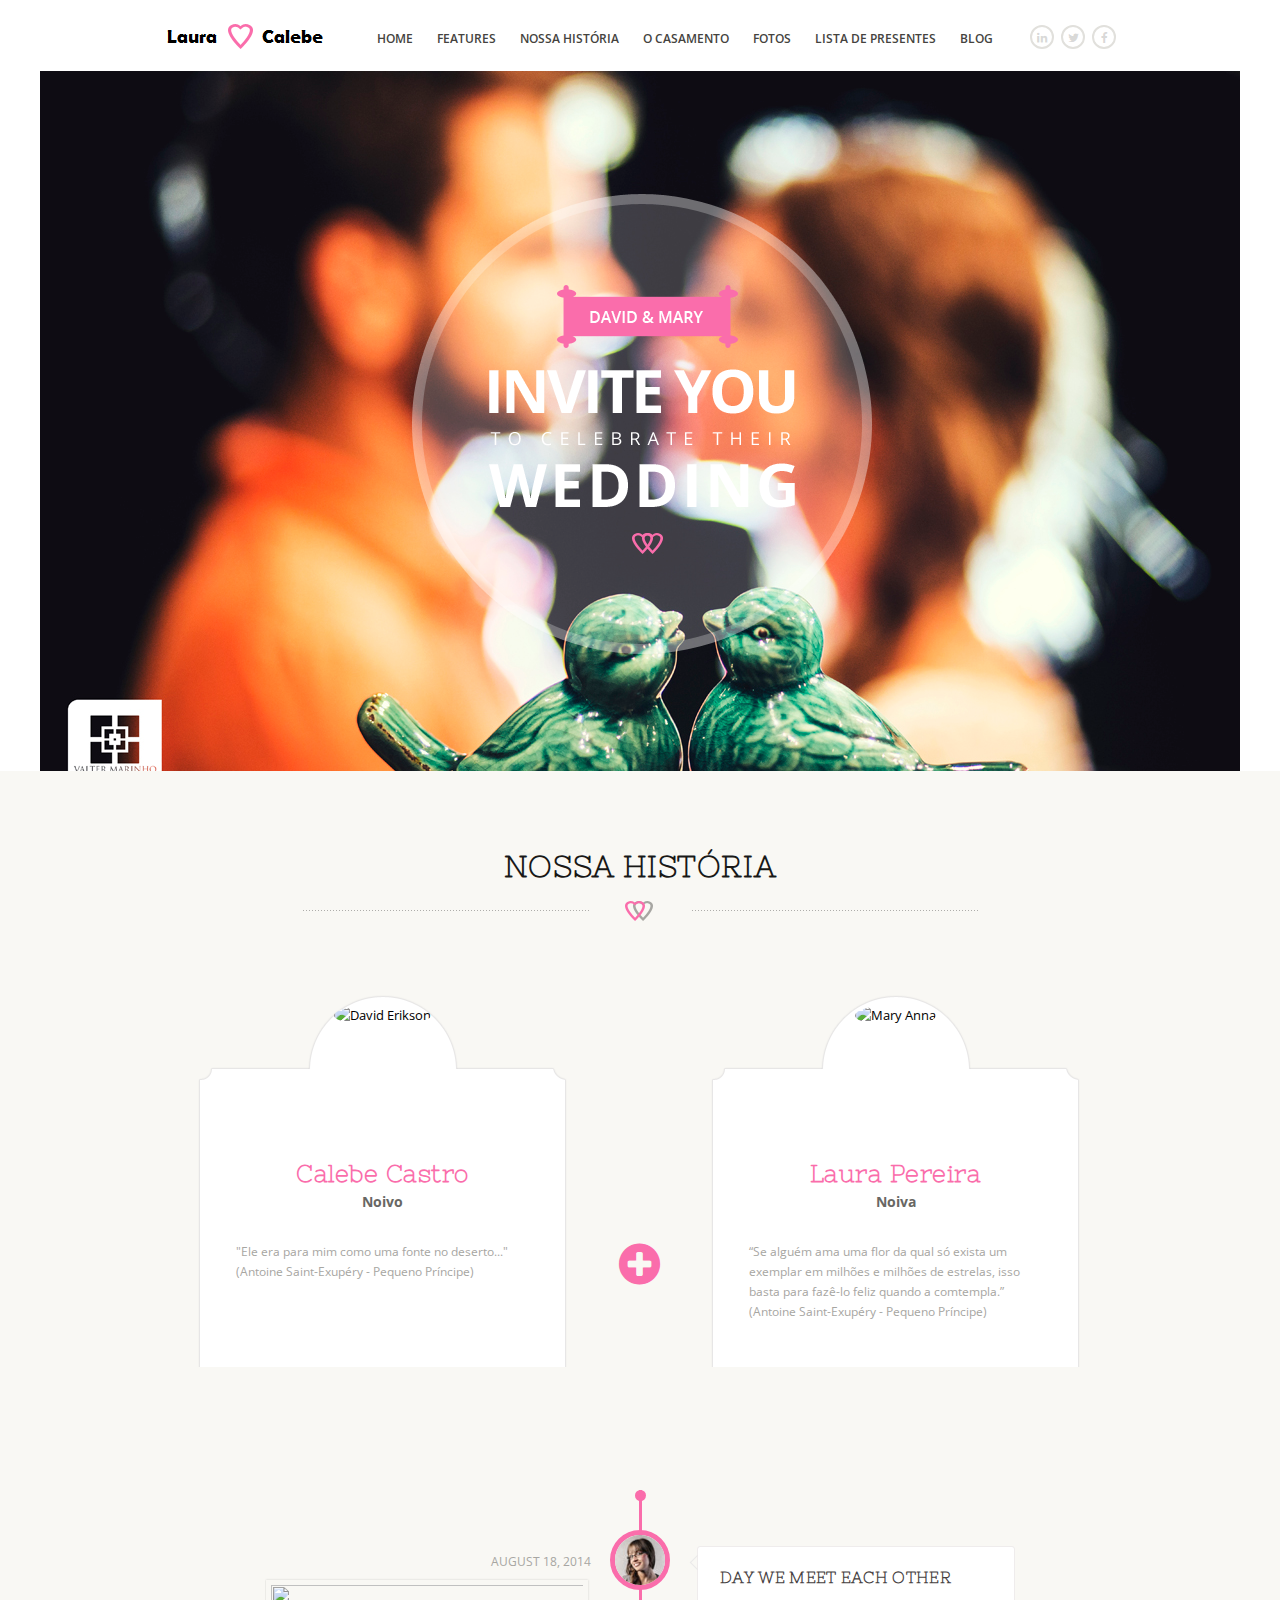
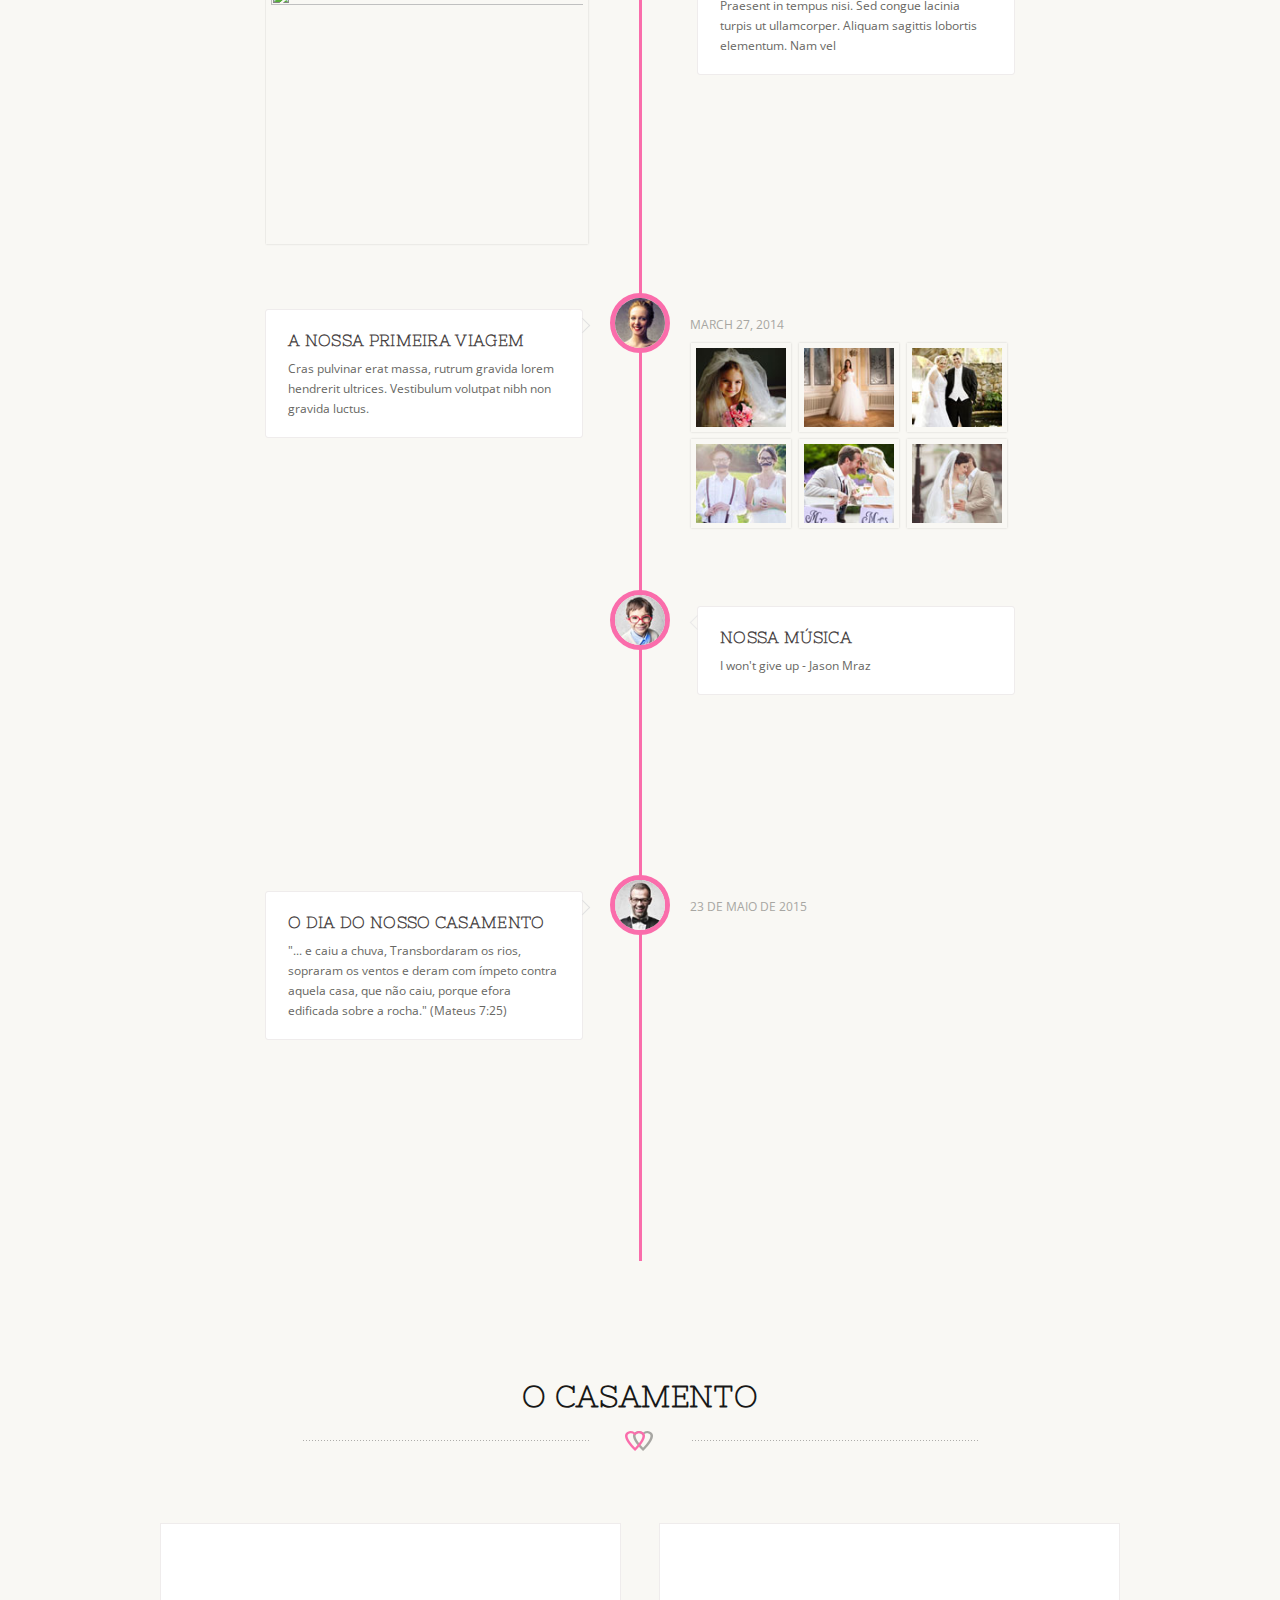
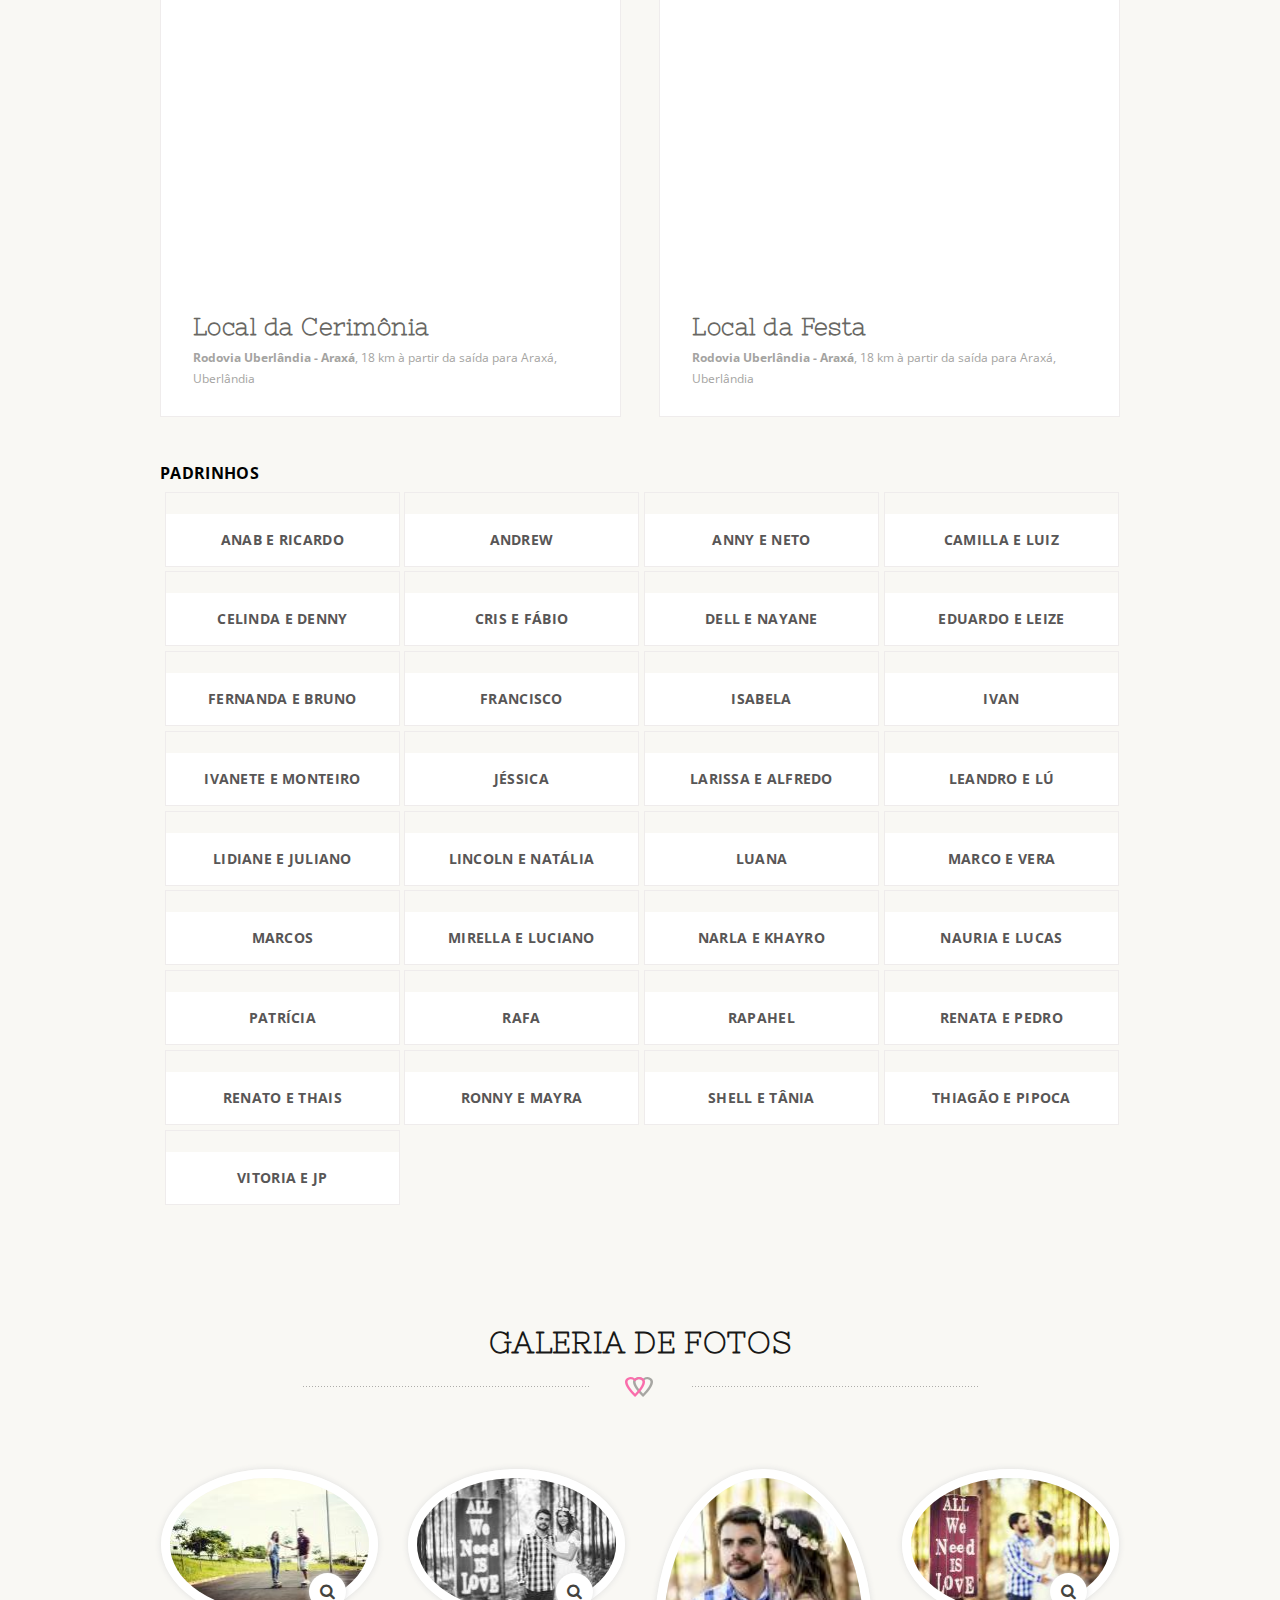
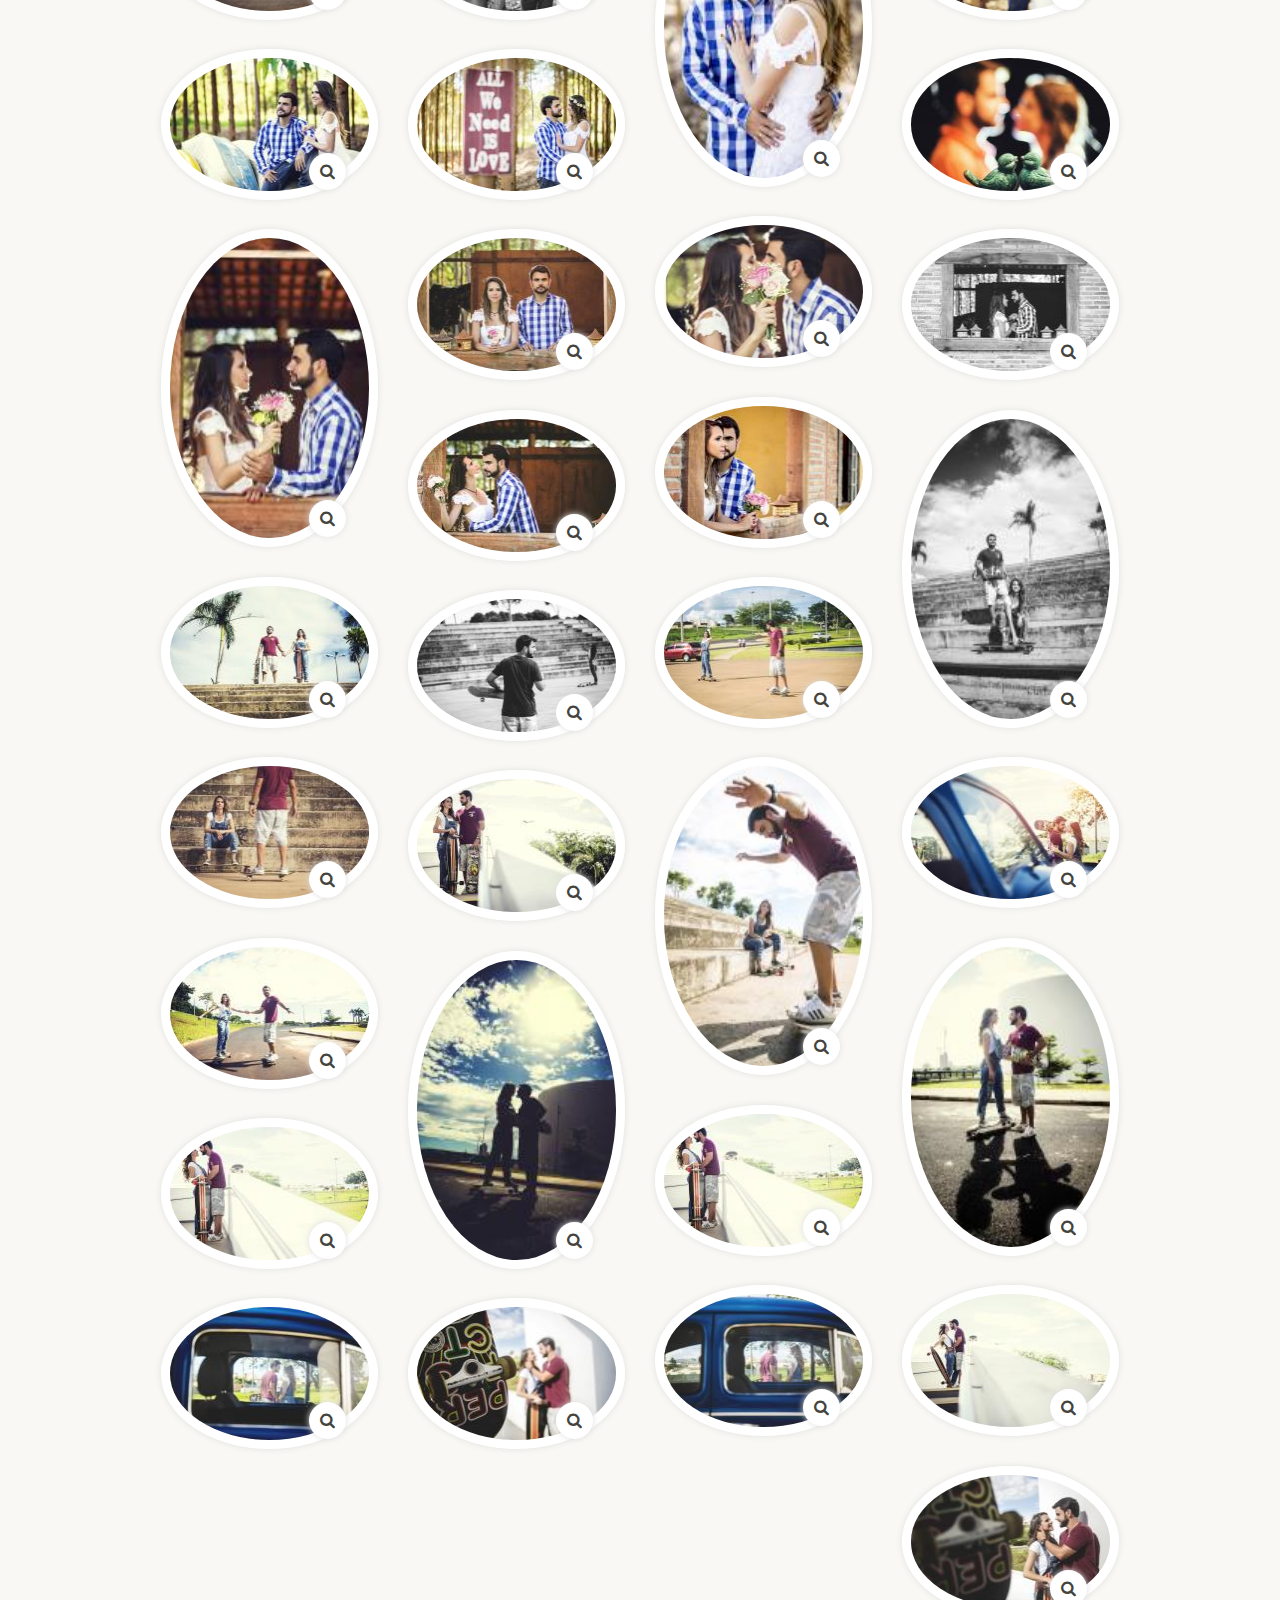
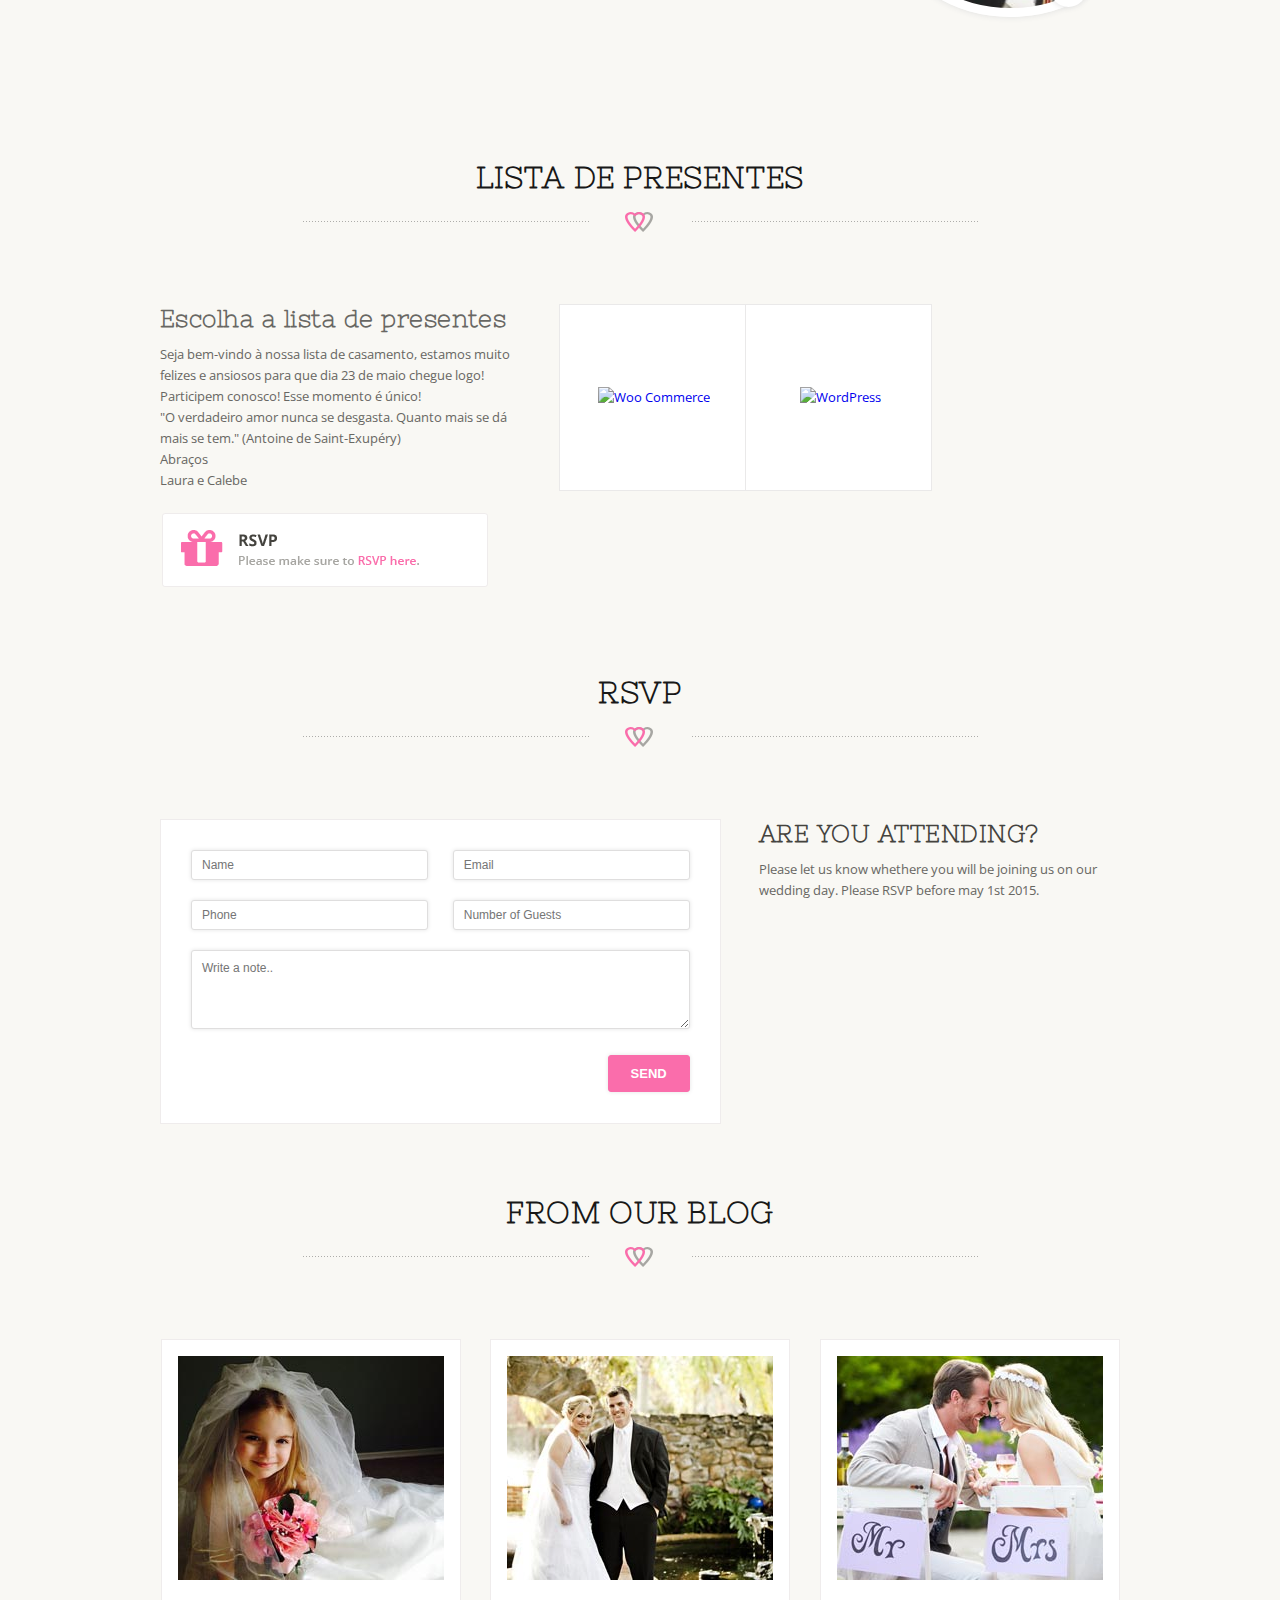
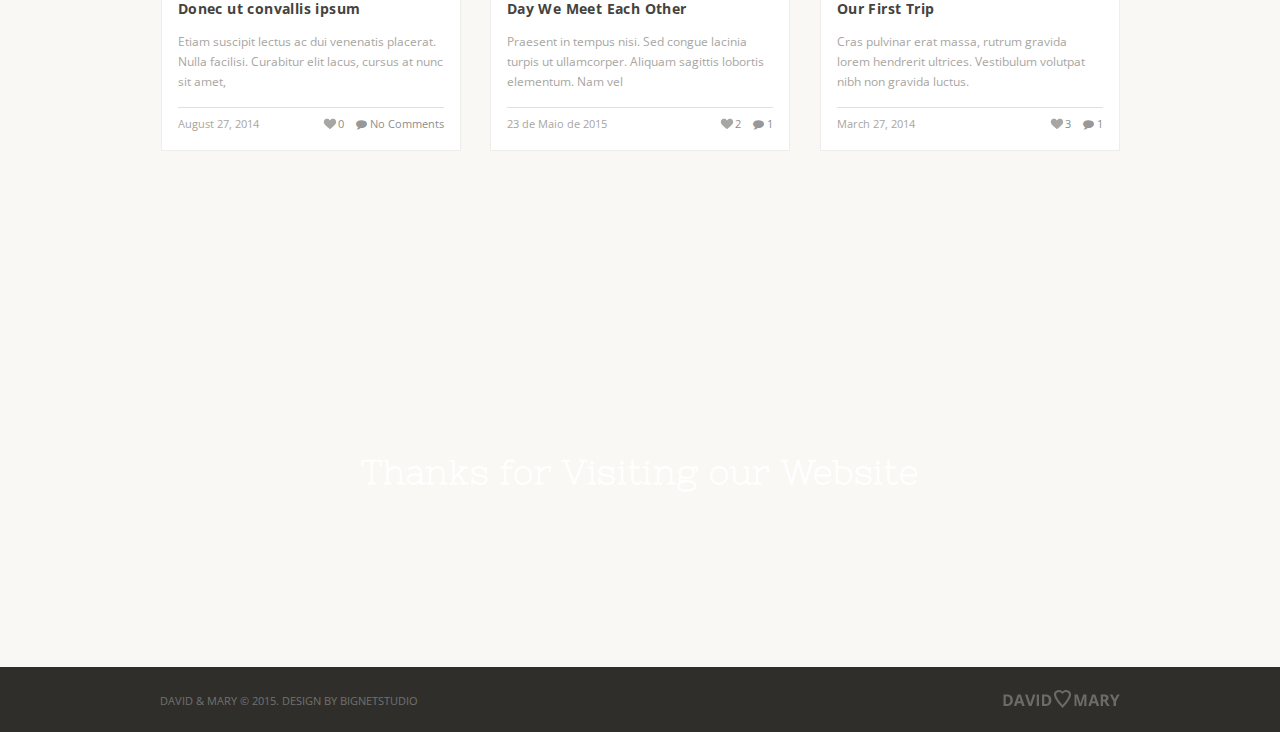
==== commit a08ff81e: "inicio" ====
--- a/index.html
+++ b/index.html
@@ -211,9 +211,11 @@
                 "Ele era para mim como uma fonte no deserto..."
                   <br>
                 (Antoine Saint-Exupéry - Pequeno Príncipe)
-            </div>
-            <a href="#" class="tallykit-shortcode-button  style-border size-3x color-default full-width-no"
-               target="_self">Leia Mais</a>
+                <br>
+                <br>
+                <br>
+            </div>
+
         </div>
 
 
@@ -235,8 +237,7 @@
 <br>
                 (Antoine Saint-Exupéry - Pequeno Príncipe)
             </div>
-            <a href="#" class="tallykit-shortcode-button  style-border size-3x color-default full-width-no"
-               target="_self">Leia Mais</a>
+
         </div>
 
 
@@ -263,8 +264,8 @@
                         <span class="date">August 18, 2014</span>
 
                         <div class="entry-image entry-media">
-                            <a href="images/content-images/gallery-7-600x600.jpg" data-prettyphoto="prettyPhoto"><img
-                                    width="590" height="479" src="images/content-images/blog-timeline-1-322x264.jpg"
+                            <a href="images/background-images/fotos/laura_calebe600.jpg" data-prettyphoto="prettyPhoto"><img
+                                    width="590" height="479" src="images/background-images/fotos/laura_calebe600.jpg"
                                     class="attachment-image_format wp-post-image" alt=""></a>
                         </div>
                     </div>
@@ -278,7 +279,7 @@
                 </div>
                 <div class="tallykit-blog-timeline-post">
                     <div class="tk-post-content">
-                        <h3><a href="#">Our First Trip</a></h3>
+                        <h3><a href="#">A nossa primeira viagem</a></h3>
 
                         <p>Cras pulvinar erat massa, rutrum gravida lorem hendrerit ultrices. Vestibulum volutpat nibh
                             non gravida luctus. </p>
@@ -325,13 +326,12 @@
                 </div>
                 <div class="tallykit-blog-timeline-post">
                     <div class="tk-post-content">
-                        <h3><a href="#">Our First Audio</a></h3>
-
-                        <p>Mauris ornare ullamcorper sagittis. Duis facilisis dapibus tortor, ac sollicitudin ipsum
-                            venenatis in. Etiam </p>
+                        <h3><a href="#">Nossa Música</a></h3>
+
+                        <p> I won't give up - Jason Mraz </p>
                     </div>
                     <div class="tk-timeline-thum">
-                        <span class="date">May 27, 2014</span>
+                        <span class="date"></span>
 
                         <div class="audio-embed entry-media">
                             <iframe width="500" height="400"
@@ -348,18 +348,18 @@
                 </div>
                 <div class="tallykit-blog-timeline-post">
                     <div class="tk-post-content">
-                        <h3><a href="#">Our Wedding Day</a></h3>
-
-                        <p>Praesent vel erat malesuada, sodales risus ut, blandit sem. Ut quam velit, aliquam in
-                            bibendum eget, dapibus eu </p>
+                        <h3><a href="#">O dia do nosso casamento</a></h3>
+
+                        <p>
+                            "... e caiu a chuva, Transbordaram os rios, sopraram os ventos e deram com ímpeto contra aquela
+                            casa, que não caiu, porque efora edificada sobre a rocha." (Mateus 7:25)
+                        </p>
                     </div>
                     <div class="tk-timeline-thum">
-                        <span class="date">April 27, 2014</span>
+                        <span class="date">23 de Maio de 2015</span>
 
                         <div class="entry-video-om entry-media">
-                            <iframe width="500" height="281"
-                                    src="https://www.youtube.com/embed/p0RJsMsY8tM?feature=oembed"
-                                    allowfullscreen=""></iframe>
+                            <iframe width="500" height="281" src="https://www.youtube.com/embed/wWTb0-aERZU" frameborder="0" allowfullscreen></iframe>
                         </div>
                     </div>
                 </div>
@@ -375,7 +375,7 @@
 <div class="tk-shortcode-row-inner">
 
 <div class="tallykit-shortcode-heading style-1 ">
-    <h2 class="tk_title"><span>THE WEDDING</span></h2>
+    <h2 class="tk_title"><span>O CASAMENTO</span></h2>
     <span class="tk_bottomLine"></span>
 
     <div class="clear"></div>
@@ -394,9 +394,9 @@
         <div class="acoc-clear"></div>
         <div class="tallykit-shortcode-divider tallykit-shortcode-divider-style-none divider-margin2"></div>
         <div class="acoc-clear"></div>
-        <h3>Ceremony Location</h3>
-
-        <p><b>Green Garden Place</b>, 13 Springhill ave, West Chesterfield, <br>New London</p>
+        <h3>Local da Cerimônia</h3>
+
+        <p><b>Rodovia Uberlândia - Araxá</b>, 18 km à partir da saída para Araxá, <br>Uberlândia</p>
     </div>
 </div>
 
@@ -408,9 +408,9 @@
         <div class="acoc-clear"></div>
         <div class="tallykit-shortcode-divider tallykit-shortcode-divider-style-none divider-margin2"></div>
         <div class="acoc-clear"></div>
-        <h3>Wedding Party Location</h3>
-
-        <p><b>Green Garden Place</b>, 13 Springhill ave, West Chesterfield, <br>New London</p>
+        <h3>Local da Festa</h3>
+
+        <p><b>Rodovia Uberlândia - Araxá</b>, 18 km à partir da saída para Araxá, <br>Uberlândia</p>
     </div>
 </div>
 
@@ -429,62 +429,428 @@
             <div class="tallykit_people_item">
                 <div class="tk_people_item_image">
                     <a href="#">
-                        <img src="images/content-images/people-1-233x217.jpg" alt="">
+                        <img src="images/background-images/fotos/padrinhos/Anab_e_ricardo.jpg" alt="">
                     </a>
                 </div>
                 <div class="tk_people_item_details">
-                    <h3 class="tk_people_item_heading"><a href="#">Mntay Poco</a></h3>
-                    <span class="tk_people_item_subheading">(Best Man)</span>
-
-                    <div class="tk_people_item_social"></div>
-                </div>
-            </div>
-        </div>
-
-
-        <div class="tk-peo-item">
-            <div class="tallykit_people_item">
-                <div class="tk_people_item_image">
-                    <a href="#"><img src="images/content-images/people-2-233x217.jpg" alt=""></a>
-                </div>
-                <div class="tk_people_item_details">
-                    <h3 class="tk_people_item_heading"><a href="#">Martin Karl</a></h3>
-                    <span class="tk_people_item_subheading">(College Friend)</span>
-
-                    <div class="tk_people_item_social"></div>
-                </div>
-            </div>
-        </div>
-
-
-        <div class="tk-peo-item">
-            <div class="tallykit_people_item">
-                <div class="tk_people_item_image">
-                    <a href="#"><img src="images/content-images/people-3-233x217.jpg" alt=""></a>
-                </div>
-                <div class="tk_people_item_details">
-                    <h3 class="tk_people_item_heading"><a href="#">Charls Edword</a></h3>
-                    <span class="tk_people_item_subheading">(School Friend)</span>
-
-                    <div class="tk_people_item_social"></div>
-                </div>
-            </div>
-        </div>
-
-
-        <div class="tk-peo-item">
-            <div class="tallykit_people_item">
-                <div class="tk_people_item_image">
-                    <a href="#"><img src="images/content-images/people-4-233x217.jpg" alt=""></a>
-                </div>
-                <div class="tk_people_item_details">
-                    <h3 class="tk_people_item_heading"><a href="#">Wiliam Davide</a></h3>
-                    <span class="tk_people_item_subheading">(Childhood Friend)</span>
-
-                    <div class="tk_people_item_social"></div>
-                </div>
-            </div>
-        </div>
+                    <h3 class="tk_people_item_heading"><a href="#">Anab e Ricardo</a></h3>
+                    <div class="tk_people_item_social"></div>
+                </div>
+            </div>
+        </div>
+
+
+        <div class="tk-peo-item">
+            <div class="tallykit_people_item">
+                <div class="tk_people_item_image">
+                    <a href="#"><img src="images/background-images/fotos/padrinhos/Andrew.jpg" alt=""></a>
+                </div>
+                <div class="tk_people_item_details">
+                    <h3 class="tk_people_item_heading"><a href="#">Andrew</a></h3>
+                    <div class="tk_people_item_social"></div>
+                </div>
+            </div>
+        </div>
+
+
+        <div class="tk-peo-item">
+            <div class="tallykit_people_item">
+                <div class="tk_people_item_image">
+                    <a href="#"><img src="images/background-images/fotos/padrinhos/Anny_e_NEto.jpg" alt=""></a>
+                </div>
+                <div class="tk_people_item_details">
+                    <h3 class="tk_people_item_heading"><a href="#">Anny e Neto</a></h3>
+                    <div class="tk_people_item_social"></div>
+                </div>
+            </div>
+        </div>
+
+
+        <div class="tk-peo-item">
+            <div class="tallykit_people_item">
+                <div class="tk_people_item_image">
+                    <a href="#"><img src="images/background-images/fotos/padrinhos/Camilla_e_Luiz.jpg" alt=""></a>
+                </div>
+                <div class="tk_people_item_details">
+                    <h3 class="tk_people_item_heading"><a href="#">Camilla e Luiz</a></h3>
+                    <div class="tk_people_item_social"></div>
+                </div>
+            </div>
+        </div>
+
+
+
+        <div class="tk-peo-item">
+            <div class="tallykit_people_item">
+                <div class="tk_people_item_image">
+                    <a href="#"><img src="images/background-images/fotos/padrinhos/Celinda_e_Denny.jpg" alt=""></a>
+                </div>
+                <div class="tk_people_item_details">
+                    <h3 class="tk_people_item_heading"><a href="#">Celinda e Denny</a></h3>
+                    <div class="tk_people_item_social"></div>
+                </div>
+            </div>
+        </div>
+
+
+
+        <div class="tk-peo-item">
+            <div class="tallykit_people_item">
+                <div class="tk_people_item_image">
+                    <a href="#"><img src="images/background-images/fotos/padrinhos/Cris_e_Fabio.jpg" alt=""></a>
+                </div>
+                <div class="tk_people_item_details">
+                    <h3 class="tk_people_item_heading"><a href="#">Cris e Fábio</a></h3>
+                    <div class="tk_people_item_social"></div>
+                </div>
+            </div>
+        </div>
+
+
+        <div class="tk-peo-item">
+            <div class="tallykit_people_item">
+                <div class="tk_people_item_image">
+                    <a href="#"><img src="images/background-images/fotos/padrinhos/Dell_Nayane.jpg" alt=""></a>
+                </div>
+                <div class="tk_people_item_details">
+                    <h3 class="tk_people_item_heading"><a href="#">Dell e Nayane</a></h3>
+                    <div class="tk_people_item_social"></div>
+                </div>
+            </div>
+        </div>
+
+        <div class="tk-peo-item">
+            <div class="tallykit_people_item">
+                <div class="tk_people_item_image">
+                    <a href="#"><img src="images/background-images/fotos/padrinhos/Eduardo_e_Leize.jpg" alt=""></a>
+                </div>
+                <div class="tk_people_item_details">
+                    <h3 class="tk_people_item_heading"><a href="#">Eduardo e Leize</a></h3>
+                    <div class="tk_people_item_social"></div>
+                </div>
+            </div>
+        </div>
+
+        <div class="tk-peo-item">
+            <div class="tallykit_people_item">
+                <div class="tk_people_item_image">
+                    <a href="#"><img src="images/background-images/fotos/padrinhos/Fernanda_Bruno.jpg" alt=""></a>
+                </div>
+                <div class="tk_people_item_details">
+                    <h3 class="tk_people_item_heading"><a href="#">Fernanda e Bruno</a></h3>
+                    <div class="tk_people_item_social"></div>
+                </div>
+            </div>
+        </div>
+
+
+        <div class="tk-peo-item">
+            <div class="tallykit_people_item">
+                <div class="tk_people_item_image">
+                    <a href="#"><img src="images/background-images/fotos/padrinhos/Francisco.jpg" alt=""></a>
+                </div>
+                <div class="tk_people_item_details">
+                    <h3 class="tk_people_item_heading"><a href="#">Francisco</a></h3>
+                    <div class="tk_people_item_social"></div>
+                </div>
+            </div>
+        </div>
+
+
+        <div class="tk-peo-item">
+            <div class="tallykit_people_item">
+                <div class="tk_people_item_image">
+                    <a href="#"><img src="images/background-images/fotos/padrinhos/Isabela.jpg" alt=""></a>
+                </div>
+                <div class="tk_people_item_details">
+                    <h3 class="tk_people_item_heading"><a href="#">Isabela</a></h3>
+                    <div class="tk_people_item_social"></div>
+                </div>
+            </div>
+        </div>
+
+
+        <div class="tk-peo-item">
+            <div class="tallykit_people_item">
+                <div class="tk_people_item_image">
+                    <a href="#"><img src="images/background-images/fotos/padrinhos/Ivan.jpg" alt=""></a>
+                </div>
+                <div class="tk_people_item_details">
+                    <h3 class="tk_people_item_heading"><a href="#">Ivan</a></h3>
+                    <div class="tk_people_item_social"></div>
+                </div>
+            </div>
+        </div>
+
+
+        <div class="tk-peo-item">
+            <div class="tallykit_people_item">
+                <div class="tk_people_item_image">
+                    <a href="#"><img src="images/background-images/fotos/padrinhos/Ivanete_Monteiro.jpg" alt=""></a>
+                </div>
+                <div class="tk_people_item_details">
+                    <h3 class="tk_people_item_heading"><a href="#">Ivanete e Monteiro</a></h3>
+                    <div class="tk_people_item_social"></div>
+                </div>
+            </div>
+        </div>
+
+
+
+        <div class="tk-peo-item">
+            <div class="tallykit_people_item">
+                <div class="tk_people_item_image">
+                    <a href="#"><img src="images/background-images/fotos/padrinhos/Jessica.jpg" alt=""></a>
+                </div>
+                <div class="tk_people_item_details">
+                    <h3 class="tk_people_item_heading"><a href="#">Jéssica</a></h3>
+                    <div class="tk_people_item_social"></div>
+                </div>
+            </div>
+        </div>
+
+        <div class="tk-peo-item">
+            <div class="tallykit_people_item">
+                <div class="tk_people_item_image">
+                    <a href="#"><img src="images/background-images/fotos/padrinhos/Larissa_Alfredo.jpg" alt=""></a>
+                </div>
+                <div class="tk_people_item_details">
+                    <h3 class="tk_people_item_heading"><a href="#">Larissa e Alfredo</a></h3>
+                    <div class="tk_people_item_social"></div>
+                </div>
+            </div>
+        </div>
+
+
+
+        <div class="tk-peo-item">
+            <div class="tallykit_people_item">
+                <div class="tk_people_item_image">
+                    <a href="#"><img src="images/background-images/fotos/padrinhos/Leandro_Lu.jpg" alt=""></a>
+                </div>
+                <div class="tk_people_item_details">
+                    <h3 class="tk_people_item_heading"><a href="#">Leandro e Lú</a></h3>
+                    <div class="tk_people_item_social"></div>
+                </div>
+            </div>
+        </div>
+
+
+
+        <div class="tk-peo-item">
+            <div class="tallykit_people_item">
+                <div class="tk_people_item_image">
+                    <a href="#"><img src="images/background-images/fotos/padrinhos/Lidiane_Juliano.jpg" alt=""></a>
+                </div>
+                <div class="tk_people_item_details">
+                    <h3 class="tk_people_item_heading"><a href="#">Lidiane e Juliano</a></h3>
+                    <div class="tk_people_item_social"></div>
+                </div>
+            </div>
+        </div>
+
+        <div class="tk-peo-item">
+            <div class="tallykit_people_item">
+                <div class="tk_people_item_image">
+                    <a href="#"><img src="images/background-images/fotos/padrinhos/Lincoln_Natalia.jpg" alt=""></a>
+                </div>
+                <div class="tk_people_item_details">
+                    <h3 class="tk_people_item_heading"><a href="#">Lincoln e Natália</a></h3>
+                    <div class="tk_people_item_social"></div>
+                </div>
+            </div>
+        </div>
+
+
+
+        <div class="tk-peo-item">
+            <div class="tallykit_people_item">
+                <div class="tk_people_item_image">
+                    <a href="#"><img src="images/background-images/fotos/padrinhos/Luana.jpg" alt=""></a>
+                </div>
+                <div class="tk_people_item_details">
+                    <h3 class="tk_people_item_heading"><a href="#">Luana</a></h3>
+                    <div class="tk_people_item_social"></div>
+                </div>
+            </div>
+        </div>
+
+
+        <div class="tk-peo-item">
+            <div class="tallykit_people_item">
+                <div class="tk_people_item_image">
+                    <a href="#"><img src="images/background-images/fotos/padrinhos/Marco_Vera.jpg" alt=""></a>
+                </div>
+                <div class="tk_people_item_details">
+                    <h3 class="tk_people_item_heading"><a href="#">Marco e Vera</a></h3>
+                    <div class="tk_people_item_social"></div>
+                </div>
+            </div>
+        </div>
+
+
+        <div class="tk-peo-item">
+            <div class="tallykit_people_item">
+                <div class="tk_people_item_image">
+                    <a href="#"><img src="images/background-images/fotos/padrinhos/MArcos.jpg" alt=""></a>
+                </div>
+                <div class="tk_people_item_details">
+                    <h3 class="tk_people_item_heading"><a href="#">Marcos</a></h3>
+                    <div class="tk_people_item_social"></div>
+                </div>
+            </div>
+        </div>
+
+        <div class="tk-peo-item">
+            <div class="tallykit_people_item">
+                <div class="tk_people_item_image">
+                    <a href="#"><img src="images/background-images/fotos/padrinhos/Mirella_Luciano.jpg" alt=""></a>
+                </div>
+                <div class="tk_people_item_details">
+                    <h3 class="tk_people_item_heading"><a href="#">Mirella e Luciano</a></h3>
+                    <div class="tk_people_item_social"></div>
+                </div>
+            </div>
+        </div>
+
+
+        <div class="tk-peo-item">
+            <div class="tallykit_people_item">
+                <div class="tk_people_item_image">
+                    <a href="#"><img src="images/background-images/fotos/padrinhos/NArla_Khayro.jpg" alt=""></a>
+                </div>
+                <div class="tk_people_item_details">
+                    <h3 class="tk_people_item_heading"><a href="#">Narla e Khayro</a></h3>
+                    <div class="tk_people_item_social"></div>
+                </div>
+            </div>
+        </div>
+
+        <div class="tk-peo-item">
+            <div class="tallykit_people_item">
+                <div class="tk_people_item_image">
+                    <a href="#"><img src="images/background-images/fotos/padrinhos/Nauria_Lucas.jpg" alt=""></a>
+                </div>
+                <div class="tk_people_item_details">
+                    <h3 class="tk_people_item_heading"><a href="#">Nauria e Lucas</a></h3>
+                    <div class="tk_people_item_social"></div>
+                </div>
+            </div>
+        </div>
+
+
+        <div class="tk-peo-item">
+            <div class="tallykit_people_item">
+                <div class="tk_people_item_image">
+                    <a href="#"><img src="images/background-images/fotos/padrinhos/PAtricia.jpg" alt=""></a>
+                </div>
+                <div class="tk_people_item_details">
+                    <h3 class="tk_people_item_heading"><a href="#">Patrícia</a></h3>
+                    <div class="tk_people_item_social"></div>
+                </div>
+            </div>
+        </div>
+
+        <div class="tk-peo-item">
+            <div class="tallykit_people_item">
+                <div class="tk_people_item_image">
+                    <a href="#"><img src="images/background-images/fotos/padrinhos/Rafa.jpg" alt=""></a>
+                </div>
+                <div class="tk_people_item_details">
+                    <h3 class="tk_people_item_heading"><a href="#">Rafa</a></h3>
+                    <div class="tk_people_item_social"></div>
+                </div>
+            </div>
+        </div>
+
+
+        <div class="tk-peo-item">
+            <div class="tallykit_people_item">
+                <div class="tk_people_item_image">
+                    <a href="#"><img src="images/background-images/fotos/padrinhos/Raphael.jpg" alt=""></a>
+                </div>
+                <div class="tk_people_item_details">
+                    <h3 class="tk_people_item_heading"><a href="#">Rapahel</a></h3>
+                    <div class="tk_people_item_social"></div>
+                </div>
+            </div>
+        </div>
+
+
+        <div class="tk-peo-item">
+            <div class="tallykit_people_item">
+                <div class="tk_people_item_image">
+                    <a href="#"><img src="images/background-images/fotos/padrinhos/Renata_Pedro.jpg" alt=""></a>
+                </div>
+                <div class="tk_people_item_details">
+                    <h3 class="tk_people_item_heading"><a href="#">Renata e Pedro</a></h3>
+                    <div class="tk_people_item_social"></div>
+                </div>
+            </div>
+        </div>
+
+        <div class="tk-peo-item">
+            <div class="tallykit_people_item">
+                <div class="tk_people_item_image">
+                    <a href="#"><img src="images/background-images/fotos/padrinhos/Renato_Thais.jpg" alt=""></a>
+                </div>
+                <div class="tk_people_item_details">
+                    <h3 class="tk_people_item_heading"><a href="#">Renato e Thais</a></h3>
+                    <div class="tk_people_item_social"></div>
+                </div>
+            </div>
+        </div>
+
+        <div class="tk-peo-item">
+            <div class="tallykit_people_item">
+                <div class="tk_people_item_image">
+                    <a href="#"><img src="images/background-images/fotos/padrinhos/Ronny_Mayra.jpg" alt=""></a>
+                </div>
+                <div class="tk_people_item_details">
+                    <h3 class="tk_people_item_heading"><a href="#">Ronny e Mayra</a></h3>
+                    <div class="tk_people_item_social"></div>
+                </div>
+            </div>
+        </div>
+
+        <div class="tk-peo-item">
+            <div class="tallykit_people_item">
+                <div class="tk_people_item_image">
+                    <a href="#"><img src="images/background-images/fotos/padrinhos/Tania_Shell.jpg" alt=""></a>
+                </div>
+                <div class="tk_people_item_details">
+                    <h3 class="tk_people_item_heading"><a href="#">Shell e Tânia</a></h3>
+                    <div class="tk_people_item_social"></div>
+                </div>
+            </div>
+        </div>
+
+        <div class="tk-peo-item">
+            <div class="tallykit_people_item">
+                <div class="tk_people_item_image">
+                    <a href="#"><img src="images/background-images/fotos/padrinhos/Thiagao_Pipoca.jpg" alt=""></a>
+                </div>
+                <div class="tk_people_item_details">
+                    <h3 class="tk_people_item_heading"><a href="#">Thiagão e Pipoca</a></h3>
+
+                    <div class="tk_people_item_social"></div>
+                </div>
+            </div>
+        </div>
+
+        <div class="tk-peo-item">
+            <div class="tallykit_people_item">
+                <div class="tk_people_item_image">
+                    <a href="#"><img src="images/background-images/fotos/padrinhos/Vitoria_Jp.jpg" alt=""></a>
+                </div>
+                <div class="tk_people_item_details">
+                    <h3 class="tk_people_item_heading"><a href="#">Vitoria e JP</a></h3>
+                    <div class="tk_people_item_social"></div>
+                </div>
+            </div>
+        </div>
+
+
 
     </div>
     <script type="text/javascript">
@@ -511,93 +877,6 @@
 <div class="tallykit-shortcode-divider tallykit-shortcode-divider-style-none divider-margin3"></div>
 <div class="clear"></div>
 
-
-<h4>Madrinhas</h4>
-
-<div class="tallykit_people style-3">
-    <div id="tk-peo">
-
-        <div class="tk-peo-item">
-            <div class="tallykit_people_item">
-                <div class="tk_people_item_image">
-                    <a href="#">
-                        <img src="images/content-images/people-5-233x217.jpg" alt="">
-                    </a>
-                </div>
-                <div class="tk_people_item_details">
-                    <h3 class="tk_people_item_heading"><a href="#">Mntay Poco</a></h3>
-                    <span class="tk_people_item_subheading">(Best Man)</span>
-
-                    <div class="tk_people_item_social"></div>
-                </div>
-            </div>
-        </div>
-
-
-        <div class="tk-peo-item">
-            <div class="tallykit_people_item">
-                <div class="tk_people_item_image">
-                    <a href="#"><img src="images/content-images/people-6-233x217.jpg" alt=""></a>
-                </div>
-                <div class="tk_people_item_details">
-                    <h3 class="tk_people_item_heading"><a href="#">Martin Karl</a></h3>
-                    <span class="tk_people_item_subheading">(College Friend)</span>
-
-                    <div class="tk_people_item_social"></div>
-                </div>
-            </div>
-        </div>
-
-
-        <div class="tk-peo-item">
-            <div class="tallykit_people_item">
-                <div class="tk_people_item_image">
-                    <a href="#"><img src="images/content-images/people-7-233x217.jpg" alt=""></a>
-                </div>
-                <div class="tk_people_item_details">
-                    <h3 class="tk_people_item_heading"><a href="#">Charls Edword</a></h3>
-                    <span class="tk_people_item_subheading">(School Friend)</span>
-
-                    <div class="tk_people_item_social"></div>
-                </div>
-            </div>
-        </div>
-
-
-        <div class="tk-peo-item">
-            <div class="tallykit_people_item">
-                <div class="tk_people_item_image">
-                    <a href="#"><img src="images/content-images/people-8-233x217.jpg" alt=""></a>
-                </div>
-                <div class="tk_people_item_details">
-                    <h3 class="tk_people_item_heading"><a href="#">Wiliam Davide</a></h3>
-                    <span class="tk_people_item_subheading">(Childhood Friend)</span>
-
-                    <div class="tk_people_item_social"></div>
-                </div>
-            </div>
-        </div>
-
-    </div>
-    <script type="text/javascript">
-        jQuery(document).ready(function ($) {
-            var $isotop_acoc_container = $('#tk-peo').imagesLoaded(function () {
-                $isotop_acoc_container.isotope({
-                    itemSelector: '.tk-peo-item',
-                    masonry: {},
-                });
-            });
-            $('#tk-peo-filter').on('click', 'li', function () {
-                $('#tk-peo-filter li').removeClass('active');
-                var filterValue = $(this).attr('data-filter');
-                $isotop_acoc_container.isotope({ filter: filterValue });
-                $(this).addClass('active');
-            });
-        });
-    </script>
-    <div class="clear"></div>
-</div>
-
 <div class="clear"></div>
 </div>
 </div>
@@ -765,6 +1044,245 @@
                         </a>
                     </div>
                 </div>
+
+
+
+
+
+                <div class="tk-gallery-item">
+                    <div class="tk_single_gallery_image">
+                        <a href="images/background-images/fotos/img13.jpg" title="" class="magnificPopup-child">
+                            <img src="images/background-images/fotos/thumbnails/img13.jpg" width="200" height="200" alt="">
+
+                            <div class="icon-search-plus"><i class="fa fa-search"></i></div>
+                            <span>&nbsp;</span>
+                        </a>
+                    </div>
+                </div>
+
+
+                <div class="tk-gallery-item">
+                    <div class="tk_single_gallery_image">
+                        <a href="images/background-images/fotos/img14.jpg" title="" class="magnificPopup-child">
+                            <img src="images/background-images/fotos/thumbnails/img14.jpg" width="200" height="200" alt="">
+
+                            <div class="icon-search-plus"><i class="fa fa-search"></i></div>
+                            <span>&nbsp;</span>
+                        </a>
+                    </div>
+                </div>
+
+                <div class="tk-gallery-item">
+                    <div class="tk_single_gallery_image">
+                        <a href="images/background-images/fotos/img15.jpg" title="" class="magnificPopup-child">
+                            <img src="images/background-images/fotos/thumbnails/img15.jpg" width="200" height="200" alt="">
+
+                            <div class="icon-search-plus"><i class="fa fa-search"></i></div>
+                            <span>&nbsp;</span>
+                        </a>
+                    </div>
+                </div>
+
+
+                <div class="tk-gallery-item">
+                    <div class="tk_single_gallery_image">
+                        <a href="images/background-images/fotos/img16.jpg" title="" class="magnificPopup-child">
+                            <img src="images/background-images/fotos/thumbnails/img16.jpg" width="200" height="200" alt="">
+
+                            <div class="icon-search-plus"><i class="fa fa-search"></i></div>
+                            <span>&nbsp;</span>
+                        </a>
+                    </div>
+                </div>
+
+
+                <div class="tk-gallery-item">
+                    <div class="tk_single_gallery_image">
+                        <a href="images/background-images/fotos/img17.jpg" title="" class="magnificPopup-child">
+                            <img src="images/background-images/fotos/thumbnails/img17.jpg" width="200" height="200" alt="">
+
+                            <div class="icon-search-plus"><i class="fa fa-search"></i></div>
+                            <span>&nbsp;</span>
+                        </a>
+                    </div>
+                </div>
+
+
+
+                <div class="tk-gallery-item">
+                    <div class="tk_single_gallery_image">
+                        <a href="images/background-images/fotos/img18.jpg" title="" class="magnificPopup-child">
+                            <img src="images/background-images/fotos/thumbnails/img18.jpg" width="200" height="200" alt="">
+
+                            <div class="icon-search-plus"><i class="fa fa-search"></i></div>
+                            <span>&nbsp;</span>
+                        </a>
+                    </div>
+                </div>
+
+                <div class="tk-gallery-item">
+                    <div class="tk_single_gallery_image">
+                        <a href="images/background-images/fotos/img19.jpg" title="" class="magnificPopup-child">
+                            <img src="images/background-images/fotos/thumbnails/img19.jpg" width="200" height="200" alt="">
+
+                            <div class="icon-search-plus"><i class="fa fa-search"></i></div>
+                            <span>&nbsp;</span>
+                        </a>
+                    </div>
+                </div>
+
+
+
+                <div class="tk-gallery-item">
+                    <div class="tk_single_gallery_image">
+                        <a href="images/background-images/fotos/img20.jpg" title="" class="magnificPopup-child">
+                            <img src="images/background-images/fotos/thumbnails/img20.jpg" width="200" height="200" alt="">
+
+                            <div class="icon-search-plus"><i class="fa fa-search"></i></div>
+                            <span>&nbsp;</span>
+                        </a>
+                    </div>
+                </div>
+
+
+
+                <div class="tk-gallery-item">
+                    <div class="tk_single_gallery_image">
+                        <a href="images/background-images/fotos/img21.jpg" title="" class="magnificPopup-child">
+                            <img src="images/background-images/fotos/thumbnails/img21.jpg" width="200" height="200" alt="">
+
+                            <div class="icon-search-plus"><i class="fa fa-search"></i></div>
+                            <span>&nbsp;</span>
+                        </a>
+                    </div>
+                </div>
+
+
+                <div class="tk-gallery-item">
+                    <div class="tk_single_gallery_image">
+                        <a href="images/background-images/fotos/img22.jpg" title="" class="magnificPopup-child">
+                            <img src="images/background-images/fotos/thumbnails/img22.jpg" width="200" height="200" alt="">
+
+                            <div class="icon-search-plus"><i class="fa fa-search"></i></div>
+                            <span>&nbsp;</span>
+                        </a>
+                    </div>
+                </div>
+
+
+                <div class="tk-gallery-item">
+                    <div class="tk_single_gallery_image">
+                        <a href="images/background-images/fotos/img23.jpg" title="" class="magnificPopup-child">
+                            <img src="images/background-images/fotos/thumbnails/img23.jpg" width="200" height="200" alt="">
+
+                            <div class="icon-search-plus"><i class="fa fa-search"></i></div>
+                            <span>&nbsp;</span>
+                        </a>
+                    </div>
+                </div>
+
+
+                <div class="tk-gallery-item">
+                    <div class="tk_single_gallery_image">
+                        <a href="images/background-images/fotos/img24.jpg" title="" class="magnificPopup-child">
+                            <img src="images/background-images/fotos/thumbnails/img24.jpg" width="200" height="200" alt="">
+
+                            <div class="icon-search-plus"><i class="fa fa-search"></i></div>
+                            <span>&nbsp;</span>
+                        </a>
+                    </div>
+                </div>
+
+                <div class="tk-gallery-item">
+                    <div class="tk_single_gallery_image">
+                        <a href="images/background-images/fotos/img25.jpg" title="" class="magnificPopup-child">
+                            <img src="images/background-images/fotos/thumbnails/img25.jpg" width="200" height="200" alt="">
+
+                            <div class="icon-search-plus"><i class="fa fa-search"></i></div>
+                            <span>&nbsp;</span>
+                        </a>
+                    </div>
+                </div>
+
+
+                <div class="tk-gallery-item">
+                    <div class="tk_single_gallery_image">
+                        <a href="images/background-images/fotos/img26.jpg" title="" class="magnificPopup-child">
+                            <img src="images/background-images/fotos/thumbnails/img26.jpg" width="200" height="200" alt="">
+
+                            <div class="icon-search-plus"><i class="fa fa-search"></i></div>
+                            <span>&nbsp;</span>
+                        </a>
+                    </div>
+                </div>
+
+
+                <div class="tk-gallery-item">
+                    <div class="tk_single_gallery_image">
+                        <a href="images/background-images/fotos/img27.jpg" title="" class="magnificPopup-child">
+                            <img src="images/background-images/fotos/thumbnails/img27.jpg" width="200" height="200" alt="">
+
+                            <div class="icon-search-plus"><i class="fa fa-search"></i></div>
+                            <span>&nbsp;</span>
+                        </a>
+                    </div>
+                </div>
+
+
+                <div class="tk-gallery-item">
+                    <div class="tk_single_gallery_image">
+                        <a href="images/background-images/fotos/img28.jpg" title="" class="magnificPopup-child">
+                            <img src="images/background-images/fotos/thumbnails/img28.jpg" width="200" height="200" alt="">
+
+                            <div class="icon-search-plus"><i class="fa fa-search"></i></div>
+                            <span>&nbsp;</span>
+                        </a>
+                    </div>
+                </div>
+
+                <div class="tk-gallery-item">
+                    <div class="tk_single_gallery_image">
+                        <a href="images/background-images/fotos/img29.jpg" title="" class="magnificPopup-child">
+                            <img src="images/background-images/fotos/thumbnails/img29.jpg" width="200" height="200" alt="">
+
+                            <div class="icon-search-plus"><i class="fa fa-search"></i></div>
+                            <span>&nbsp;</span>
+                        </a>
+                    </div>
+                </div>
+
+                <div class="tk-gallery-item">
+                    <div class="tk_single_gallery_image">
+                        <a href="images/background-images/fotos/img30.jpg" title="" class="magnificPopup-child">
+                            <img src="images/background-images/fotos/thumbnails/img30.jpg" width="200" height="200" alt="">
+
+                            <div class="icon-search-plus"><i class="fa fa-search"></i></div>
+                            <span>&nbsp;</span>
+                        </a>
+                    </div>
+                </div>
+
+                <div class="tk-gallery-item">
+                    <div class="tk_single_gallery_image">
+                        <a href="images/background-images/fotos/img31.jpg" title="" class="magnificPopup-child">
+                            <img src="images/background-images/fotos/thumbnails/img31.jpg" width="200" height="200" alt="">
+
+                            <div class="icon-search-plus"><i class="fa fa-search"></i></div>
+                            <span>&nbsp;</span>
+                        </a>
+                    </div>
+                </div>
+
+
+
+
+
+
+
+
+
+
+
 
             </div>
             <script type="text/javascript">
@@ -797,7 +1315,7 @@
         <div class="clear"></div>
 
         <div class="tallykit-shortcode-heading style-1 ">
-            <h2 class="tk_title"><span>GIFTS</span></h2>
+            <h2 class="tk_title"><span>Lista de Presentes</span></h2>
             <span class="tk_bottomLine"></span>
 
             <div class="clear"></div>
@@ -810,10 +1328,19 @@
 
         <div class="tallykit-shortcode-column tallykit-shortcode-two-fifth tallykit-shortcode-column-first ">
             <div class="tallykit-shortcode-column-inner">
-                <h3>Choose Gifts</h3>
-
-                <p>We have registered ourselves. Just click the photo or the name of the store to go right to our
-                    registry. <br>Thank you.</p>
+                <h3>Escolha a lista de presentes</h3>
+
+                <p>
+                    Seja bem-vindo à nossa lista de casamento, estamos muito felizes e ansiosos para que dia 23 de maio chegue logo!
+                    Participem conosco! Esse momento é único!
+<br>
+                    "O verdadeiro amor nunca se desgasta. Quanto mais se dá mais se tem." (Antoine de Saint-Exupéry)
+                    <br>
+                    Abraços
+                    <br>
+                    Laura e Calebe
+
+                </p>
 
                 <p><a href="#"><img class="size-full wp-image-2980 alignleft" src="images/content-images/RSVP.png"
                                     alt="RSVP" width="330" height="78"></a></p>
@@ -831,7 +1358,7 @@
                                     </div>
                                     <div class="tallykit_logo_item_image">
                                         <div class="tk-item-content">
-                                            <img src="images/content-images/woocommerce-logo.png" alt="Woo Commerce">
+                                            <img src="images/content-images/tok_stok.jpg" alt="Woo Commerce">
                                         </div>
                                     </div>
                                 </a>
@@ -846,72 +1373,13 @@
                                     </div>
                                     <div class="tallykit_logo_item_image">
                                         <div class="tk-item-content">
-                                            <img src="images/content-images/wordpress-logo.png" alt="WordPress">
+                                            <img src="images/content-images/camicado.jpg" alt="WordPress">
                                         </div>
                                     </div>
                                 </a>
                             </div>
                         </div>
 
-
-                        <div class="tk-acoc-item">
-                            <div class="tallykit_logo_item">
-                                <a href="#">
-                                    <div class="tallykit_logo_item-d"><img src="images/bg.png" draggable="false" alt="">
-                                    </div>
-                                    <div class="tallykit_logo_item_image">
-                                        <div class="tk-item-content">
-                                            <img src="images/content-images/wpml-logo.png" alt="WPML">
-                                        </div>
-                                    </div>
-                                </a>
-                            </div>
-                        </div>
-
-
-                        <div class="tk-acoc-item">
-                            <div class="tallykit_logo_item">
-                                <a href="#">
-                                    <div class="tallykit_logo_item-d"><img src="images/bg.png" draggable="false" alt="">
-                                    </div>
-                                    <div class="tallykit_logo_item_image">
-                                        <div class="tk-item-content">
-                                            <img src="images/content-images/jQuery_UI-Logo.png" alt="Jquery user">
-                                        </div>
-                                    </div>
-                                </a>
-                            </div>
-                        </div>
-
-
-                        <div class="tk-acoc-item">
-                            <div class="tallykit_logo_item">
-                                <a href="#">
-                                    <div class="tallykit_logo_item-d"><img src="images/bg.png" draggable="false" alt="">
-                                    </div>
-                                    <div class="tallykit_logo_item_image">
-                                        <div class="tk-item-content">
-                                            <img src="images/content-images/Joomla-Logo.png" alt="Joomla">
-                                        </div>
-                                    </div>
-                                </a>
-                            </div>
-                        </div>
-
-
-                        <div class="tk-acoc-item">
-                            <div class="tallykit_logo_item">
-                                <a href="#">
-                                    <div class="tallykit_logo_item-d"><img src="images/bg.png" draggable="false" alt="">
-                                    </div>
-                                    <div class="tallykit_logo_item_image">
-                                        <div class="tk-item-content">
-                                            <img src="images/content-images/jQuery-Logo.png" alt="Jquery">
-                                        </div>
-                                    </div>
-                                </a>
-                            </div>
-                        </div>
 
                     </div>
                     <script type="text/javascript">
@@ -1065,12 +1533,14 @@
                                 ullamcorper. Aliquam sagittis lobortis elementum. Nam vel </p>
                         </div>
                         <div class="tk-shortcode-blog-info">
-                            <span class="time">August 18, 2014</span>
-                            <span class="coment_icon"><i class="fa fa-comment"></i> <a href="#"
-                                                                                       title="Comment on Day We Meet Each Other">1</a></span>
-                            <span class="coment_icon"><a href="#" class="zilla-likes" id="zilla-likes-3171"
-                                                         title="Like this"><span class="zilla-likes-count">2</span>
-                                <span class="zilla-likes-postfix"></span></a></span>
+                            <span class="time">23 de Maio de 2015</span>
+                            <span class="coment_icon"><i class="fa fa-comment"></i>
+                                <a href="#"  title="Comment on Day We Meet Each Other">1</a></span>
+                            <span class="coment_icon">
+                                <a href="#" class="zilla-likes" id="zilla-likes-3171" title="Like this">
+                                    <span class="zilla-likes-count">2</span>
+                                <span class="zilla-likes-postfix"></span></a>
+                            </span>
                         </div>
                     </div>
                 </div>
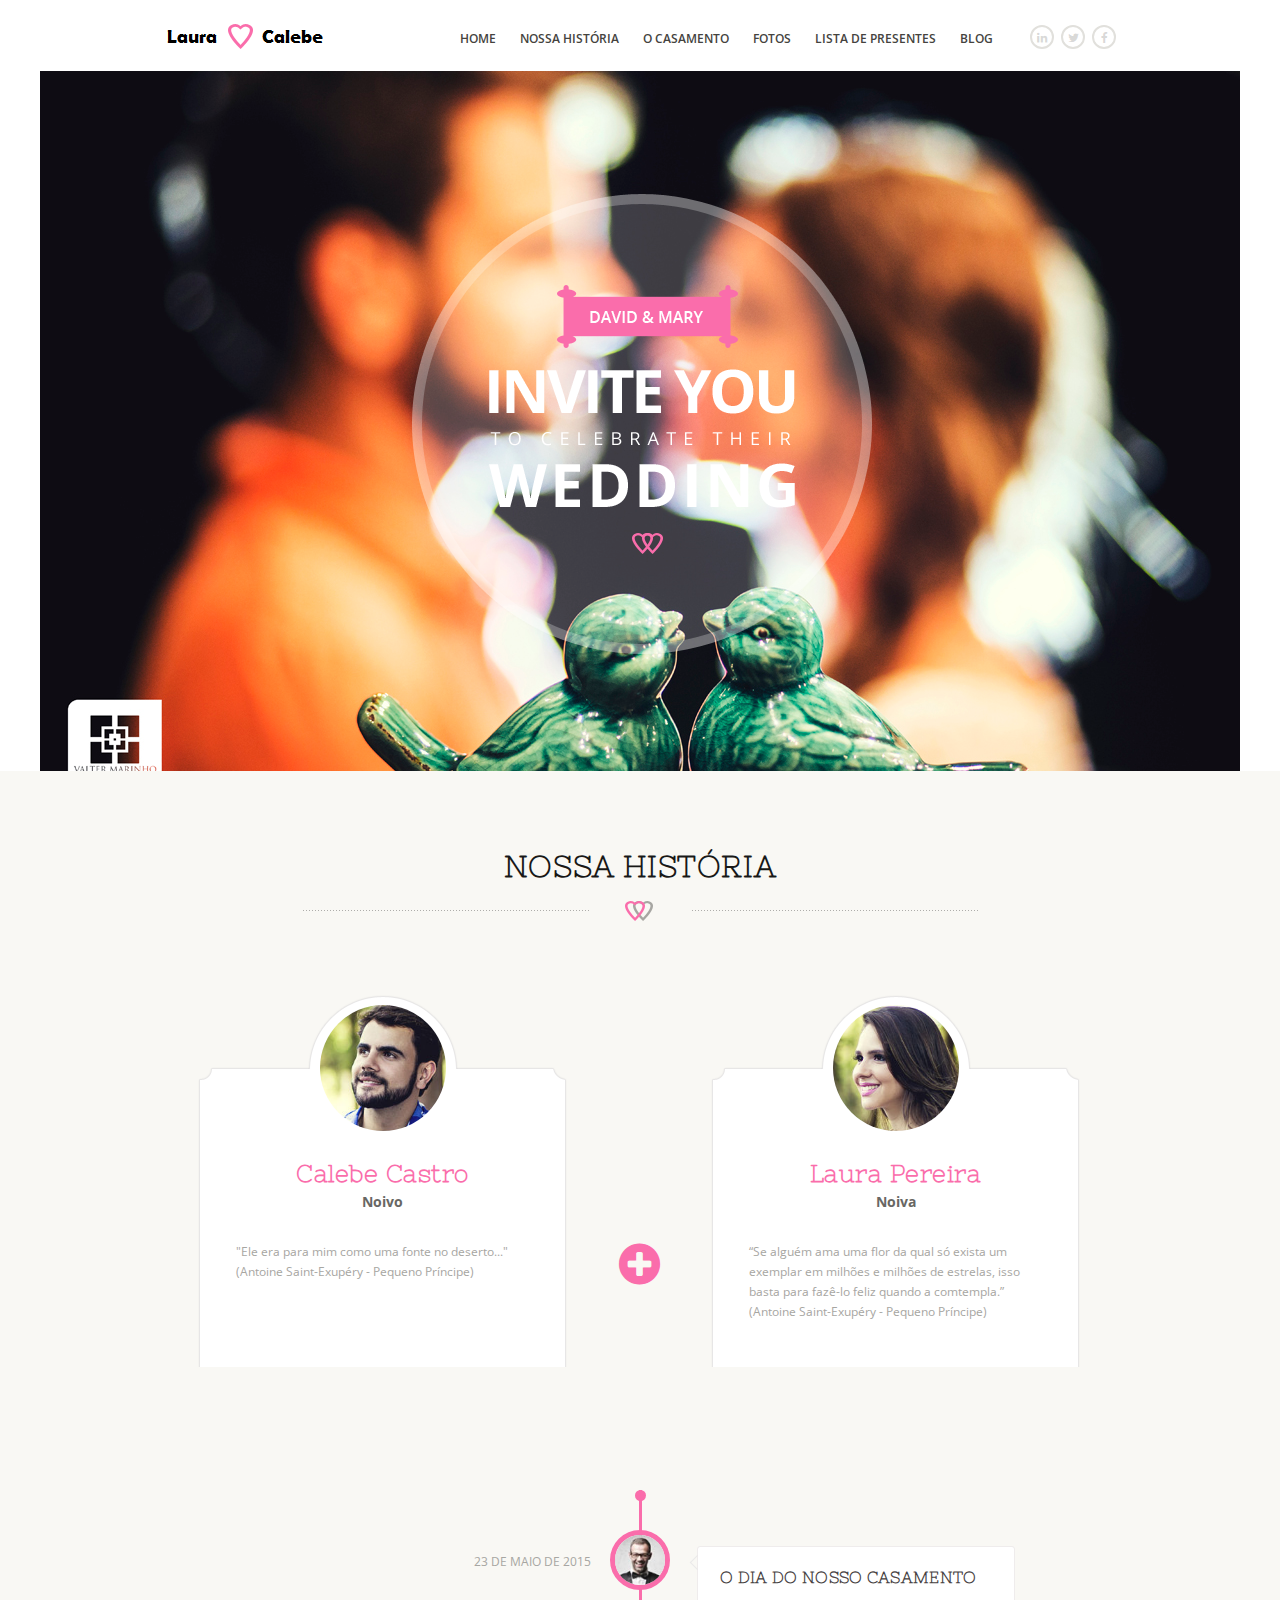
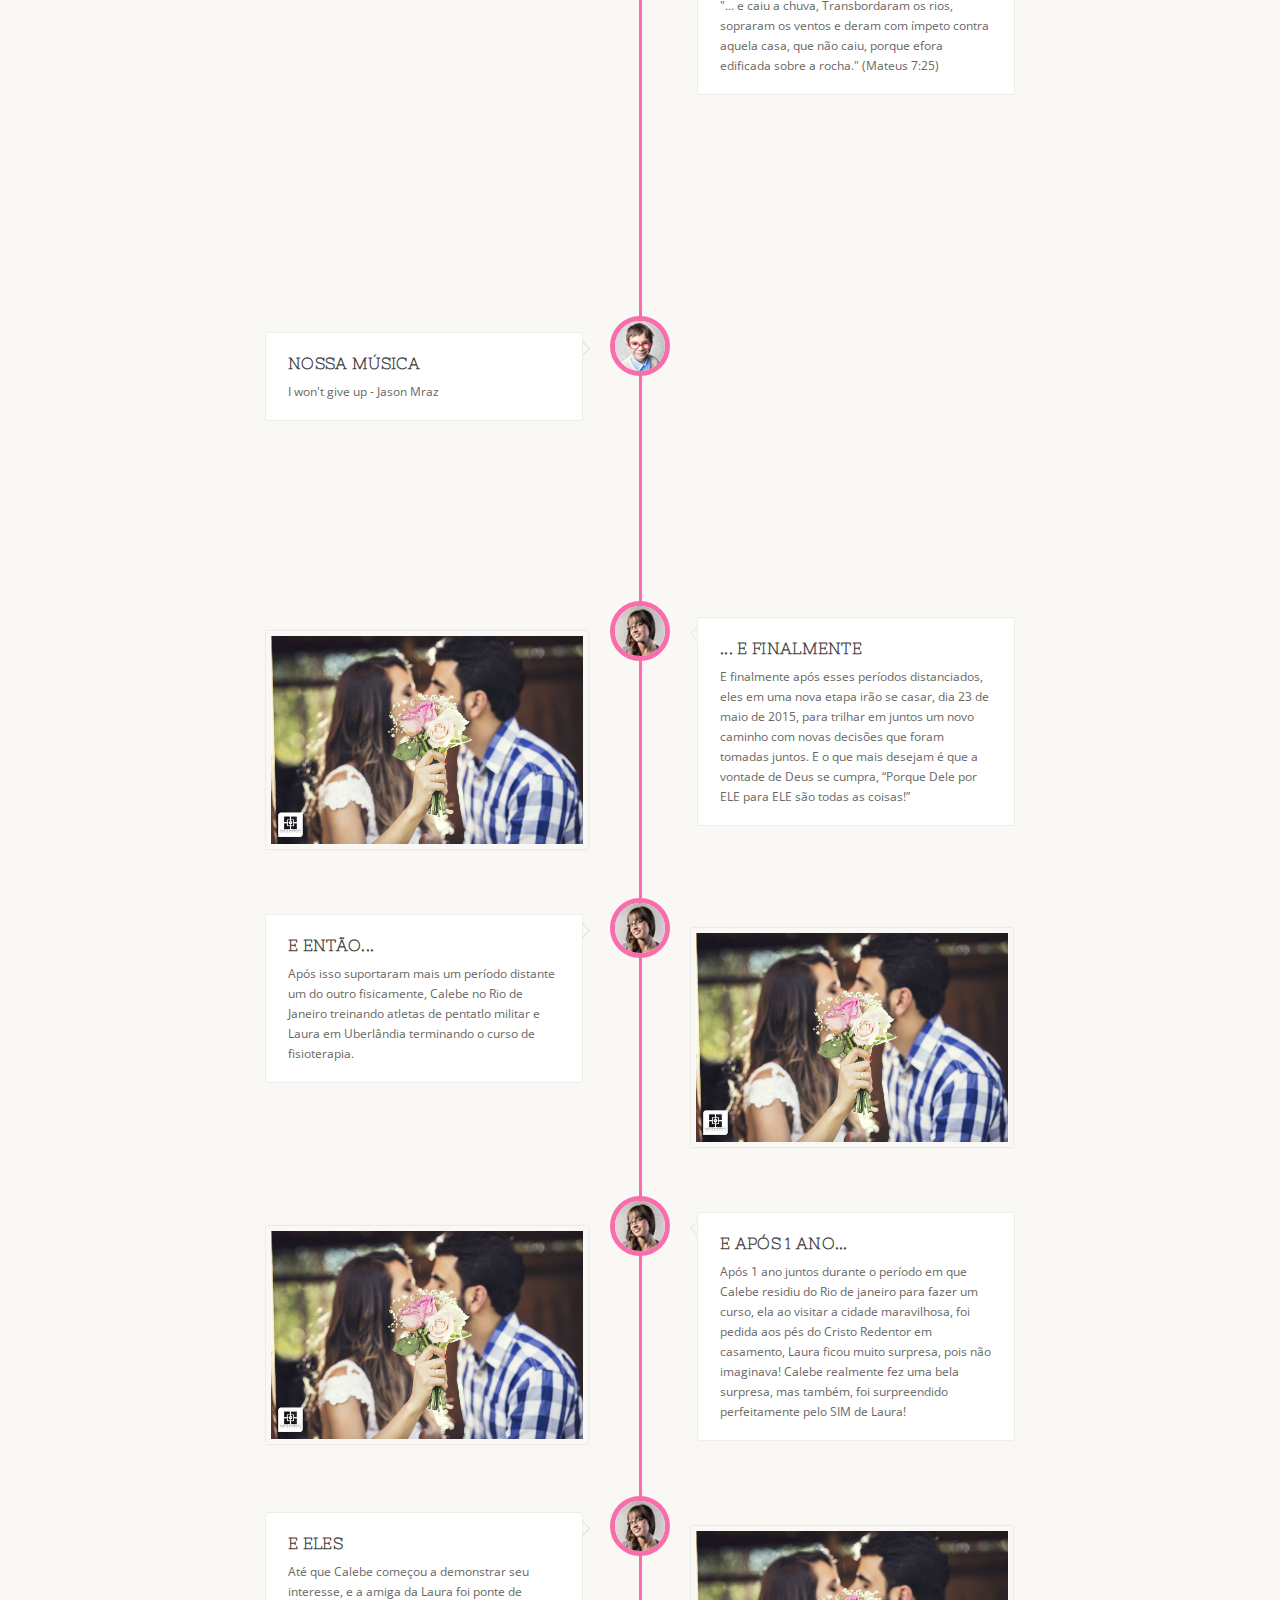
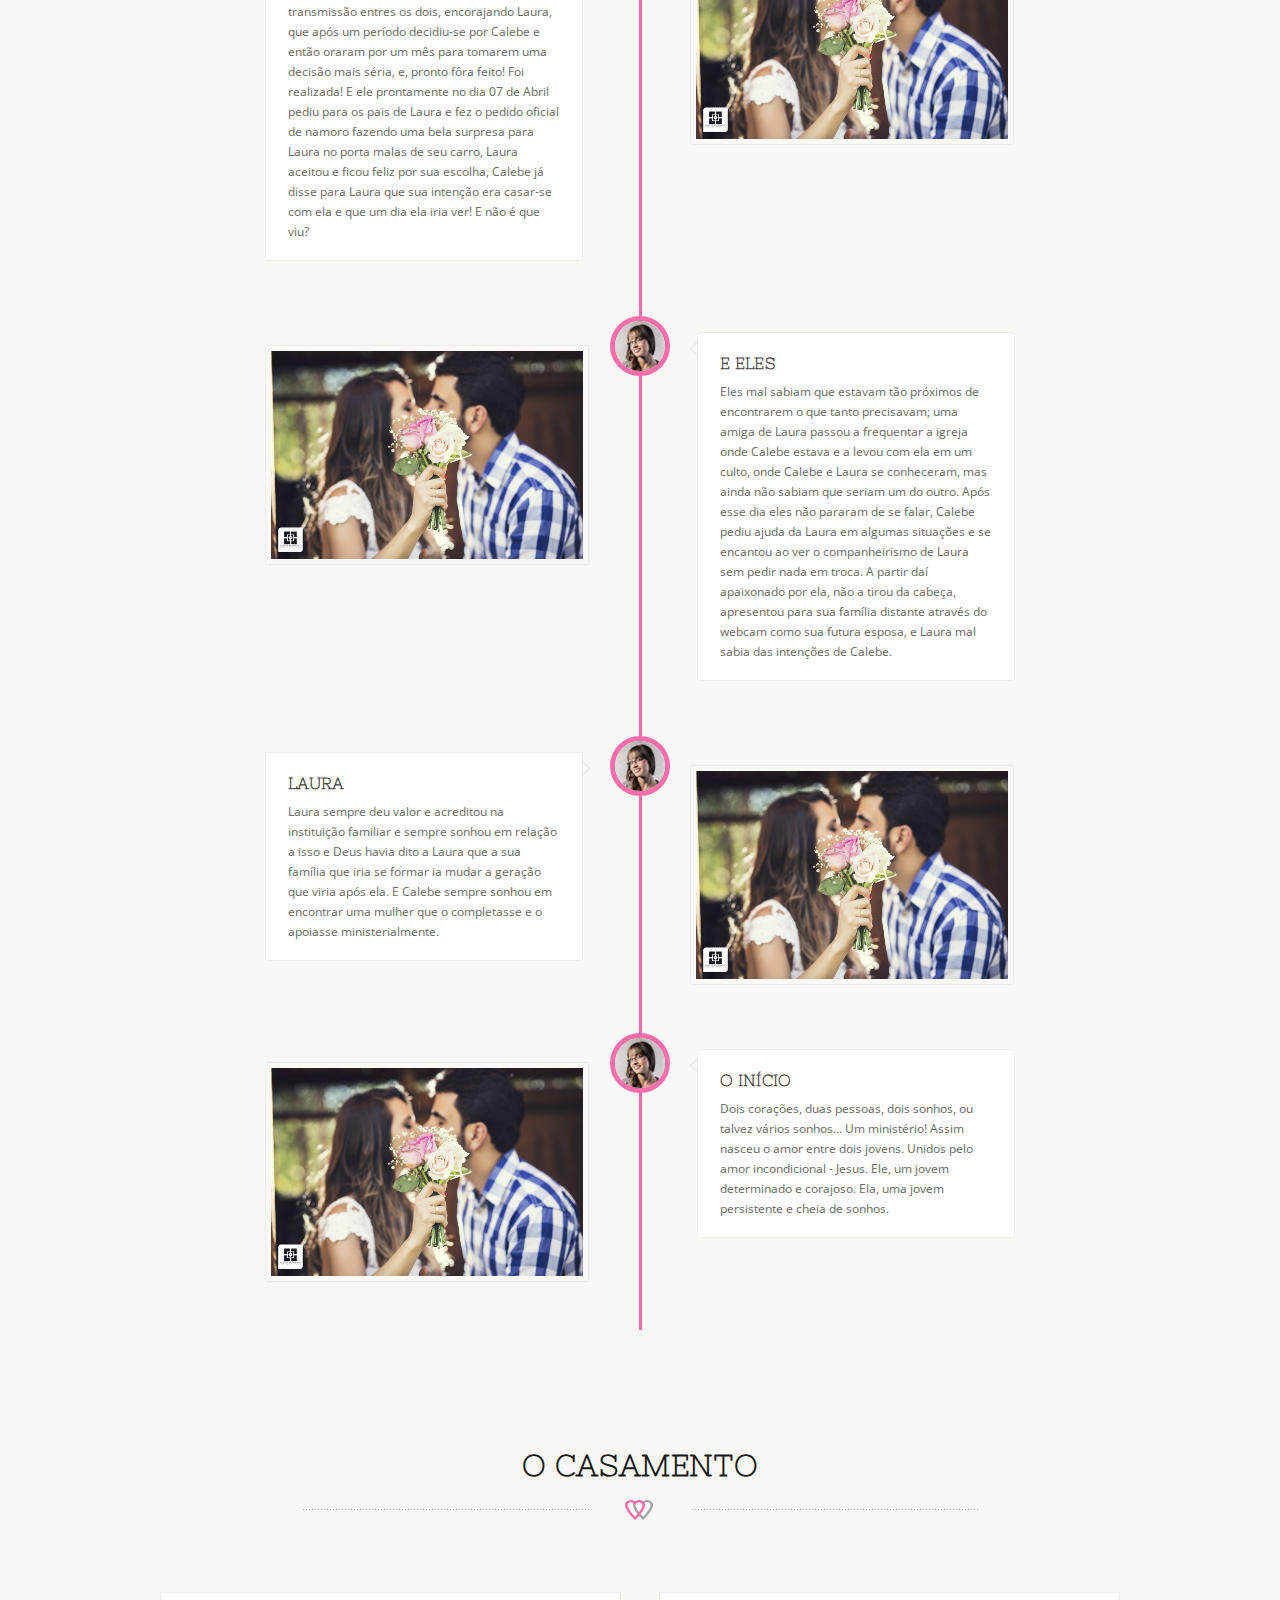
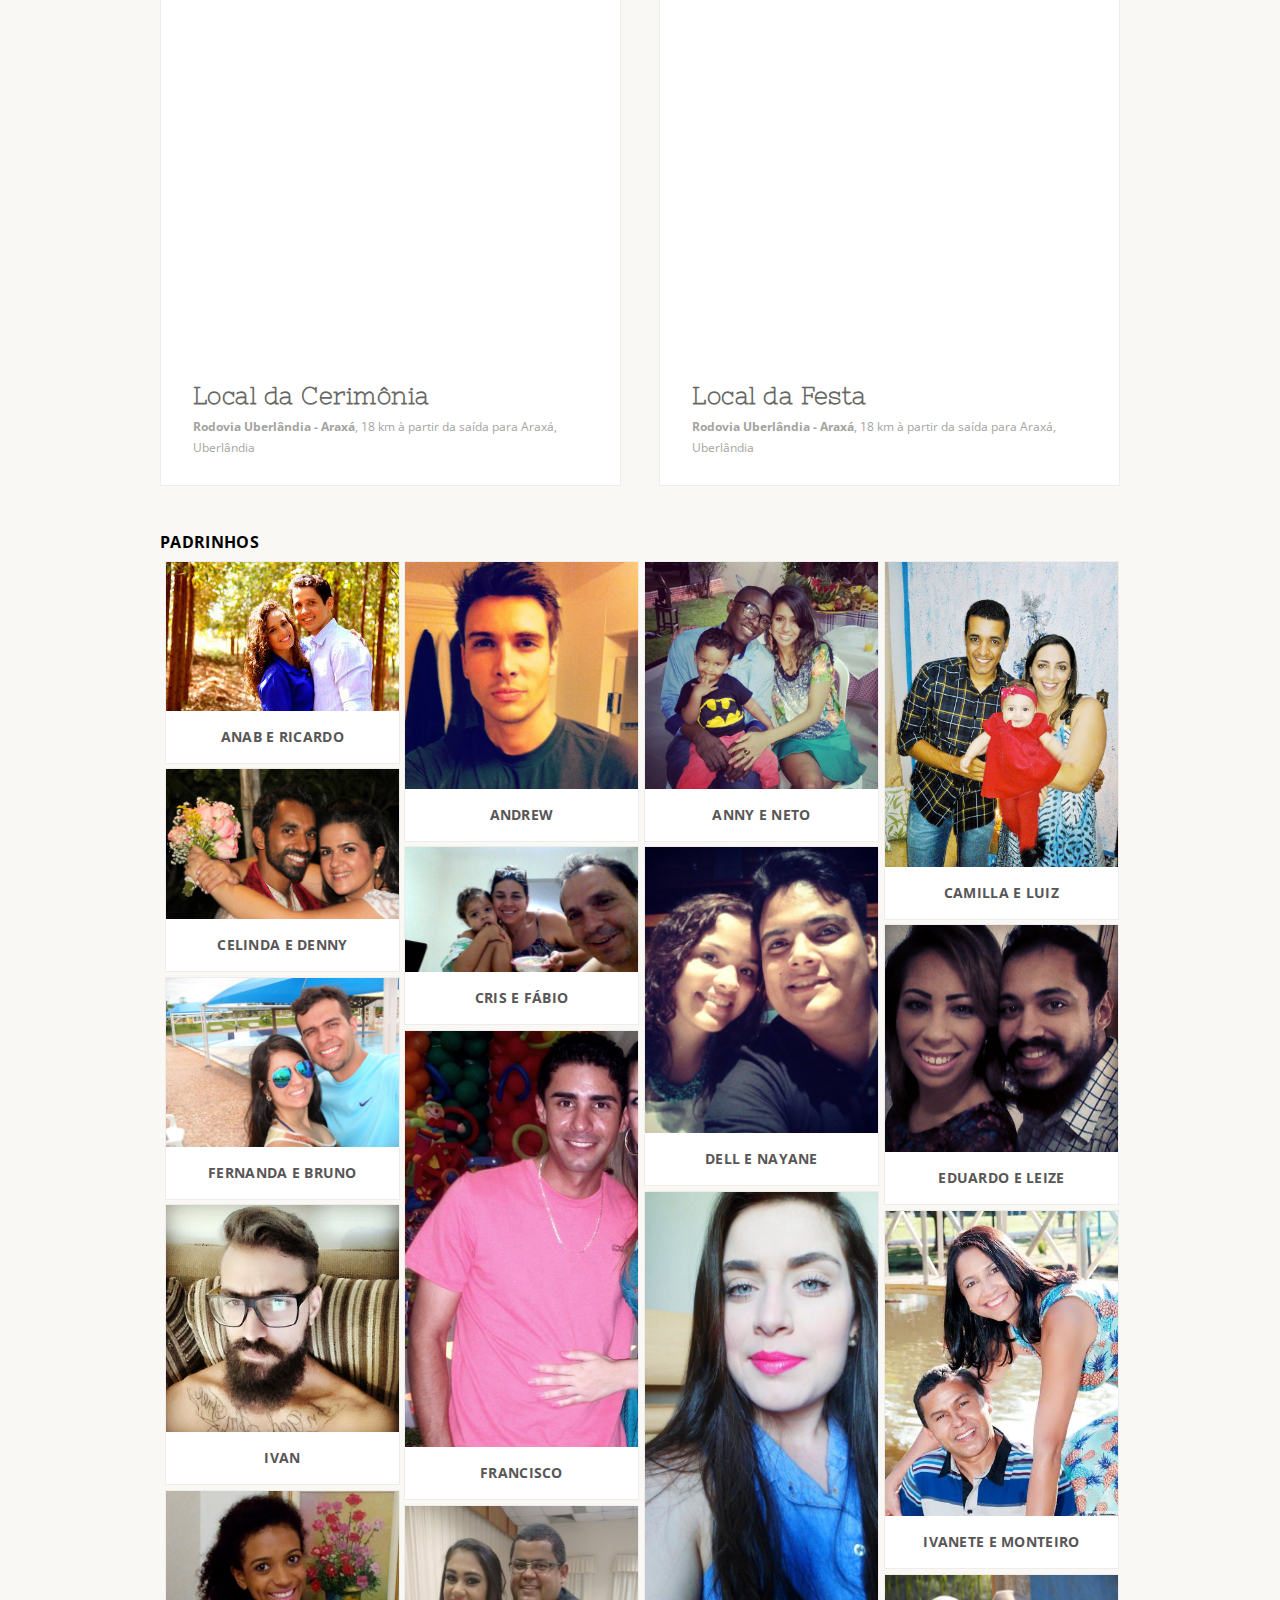
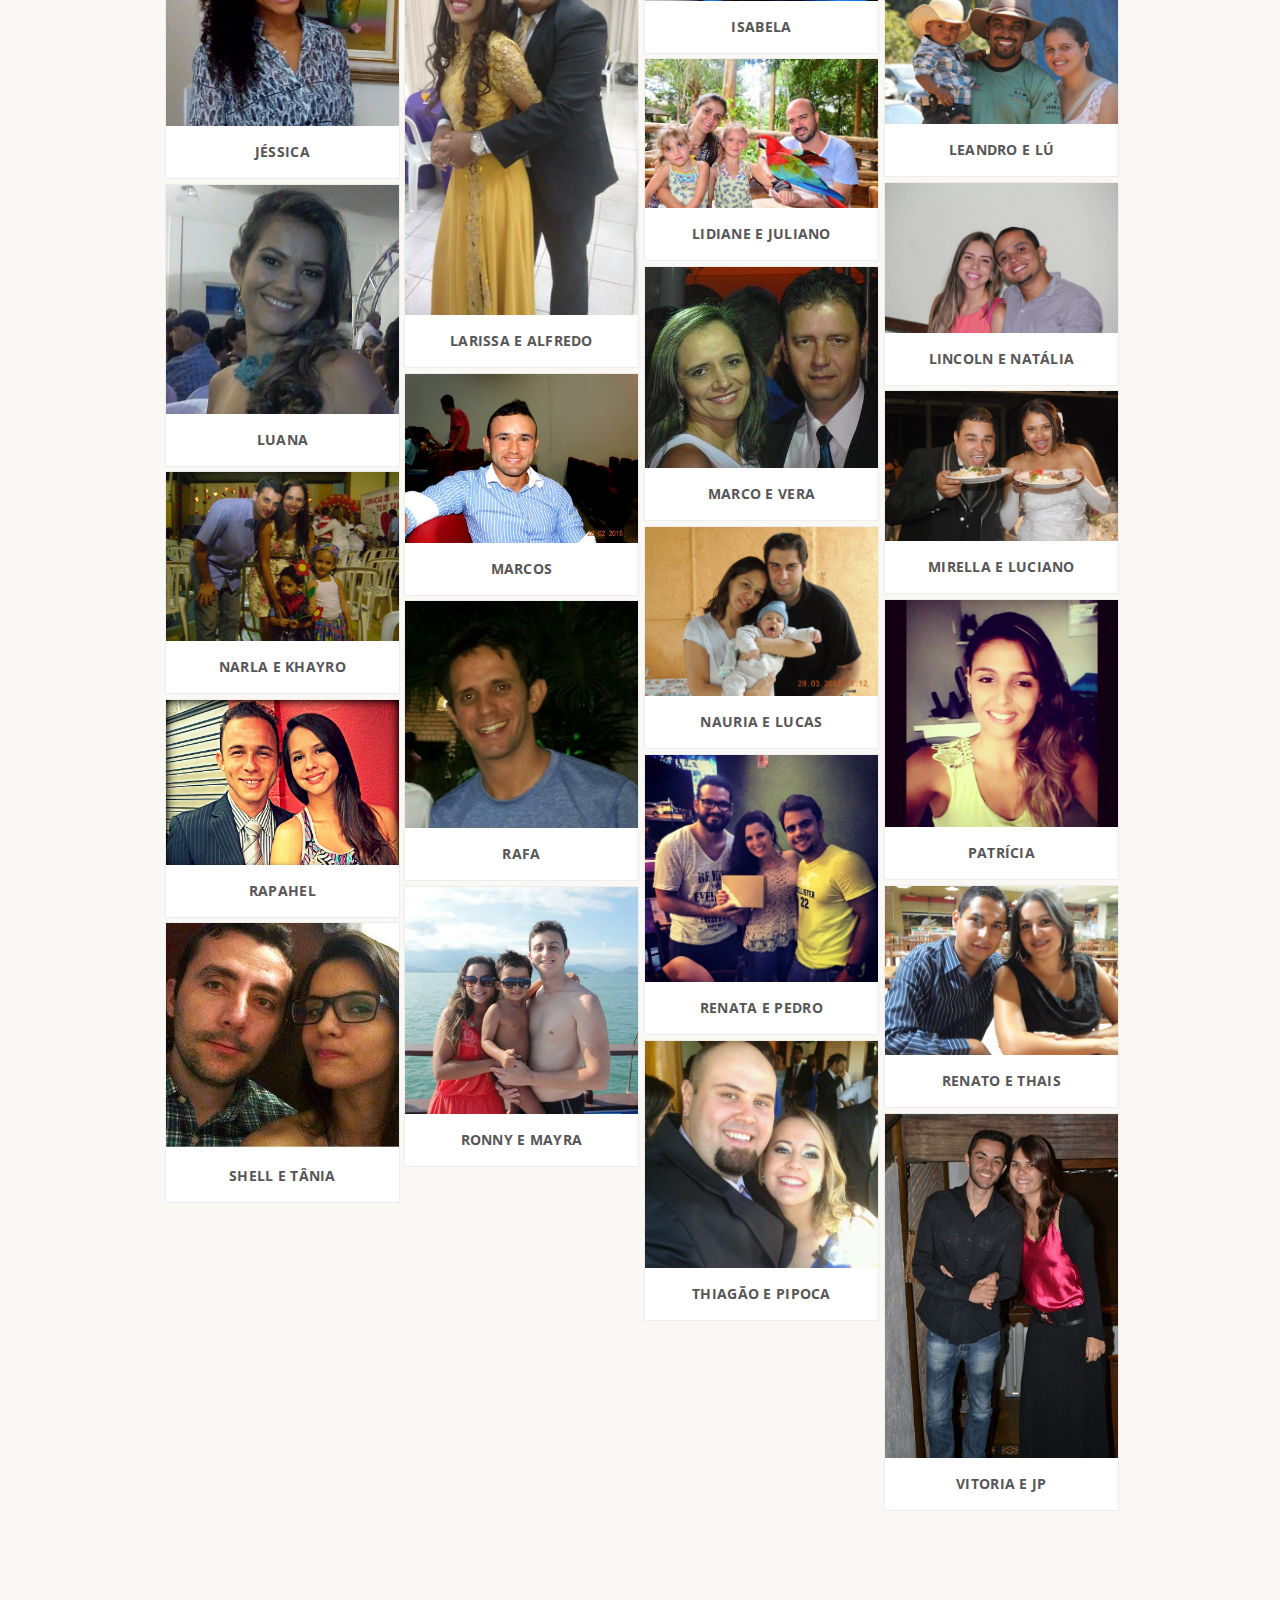
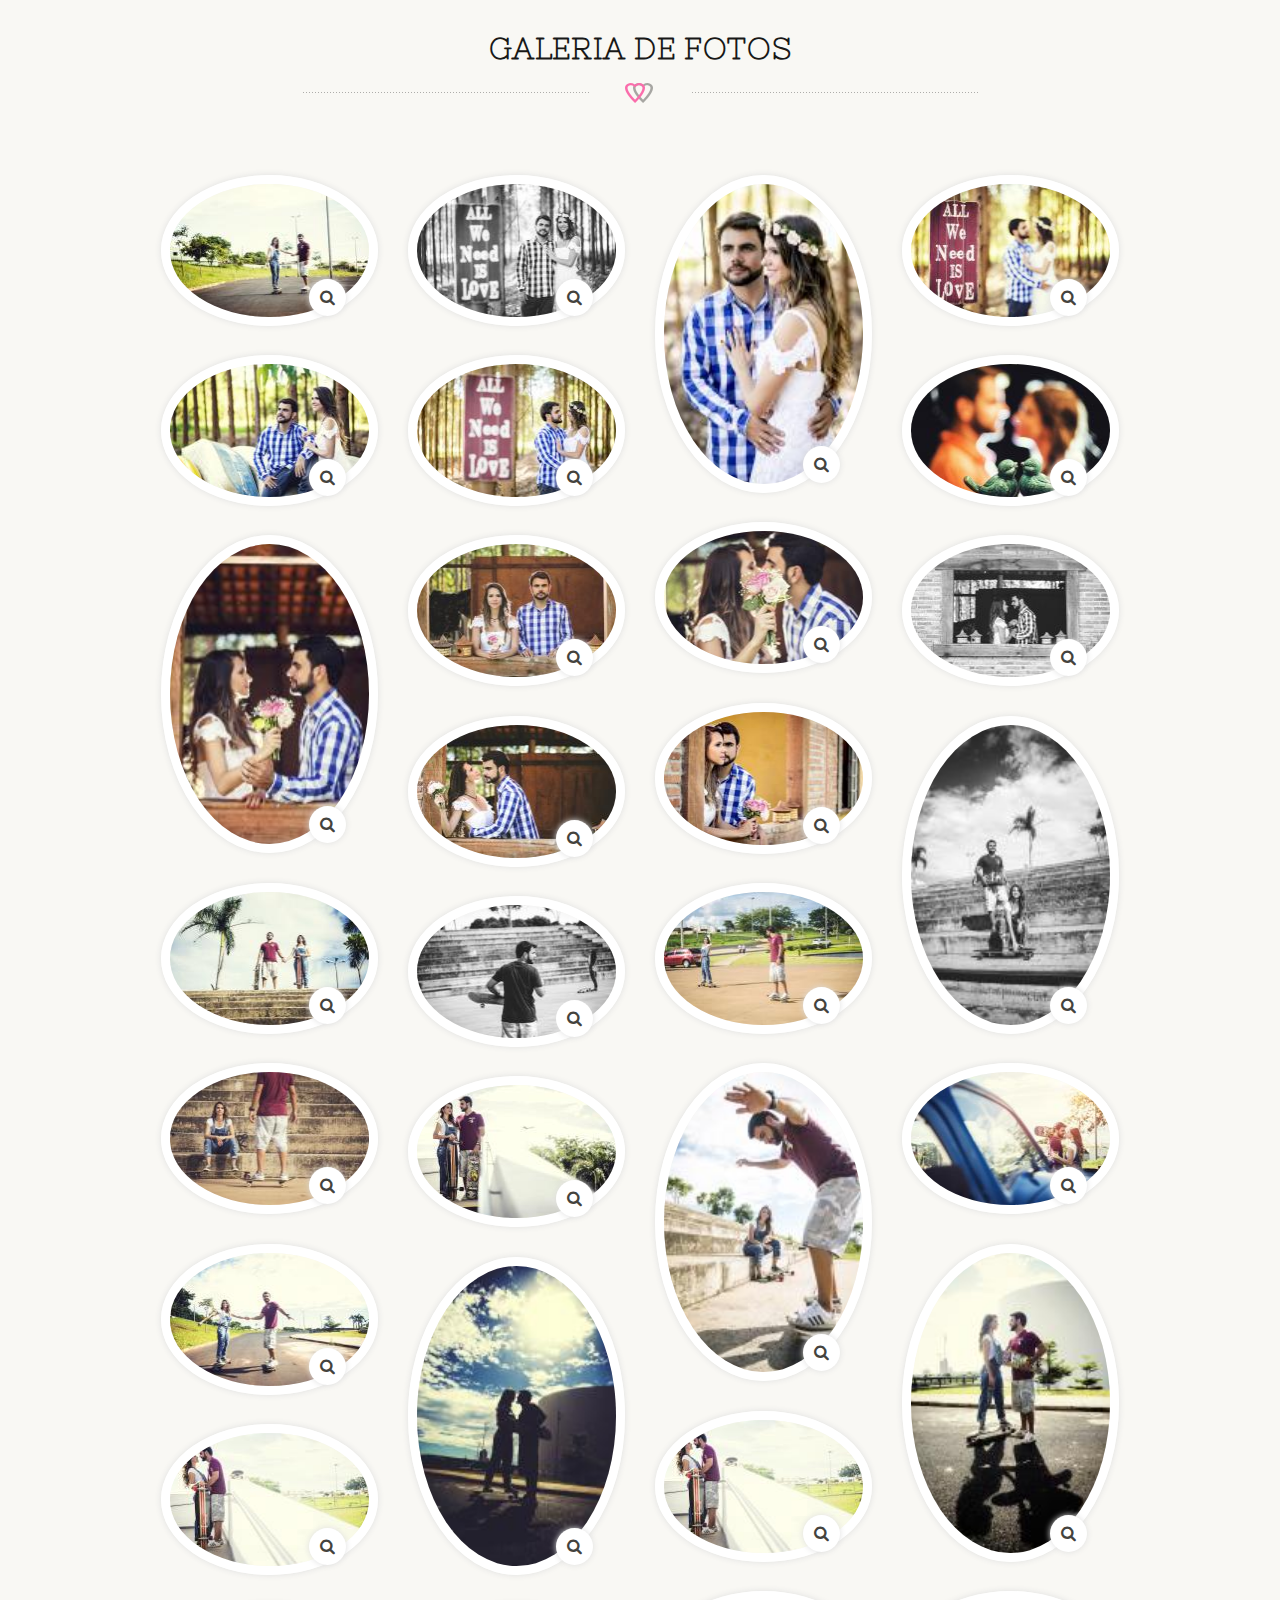
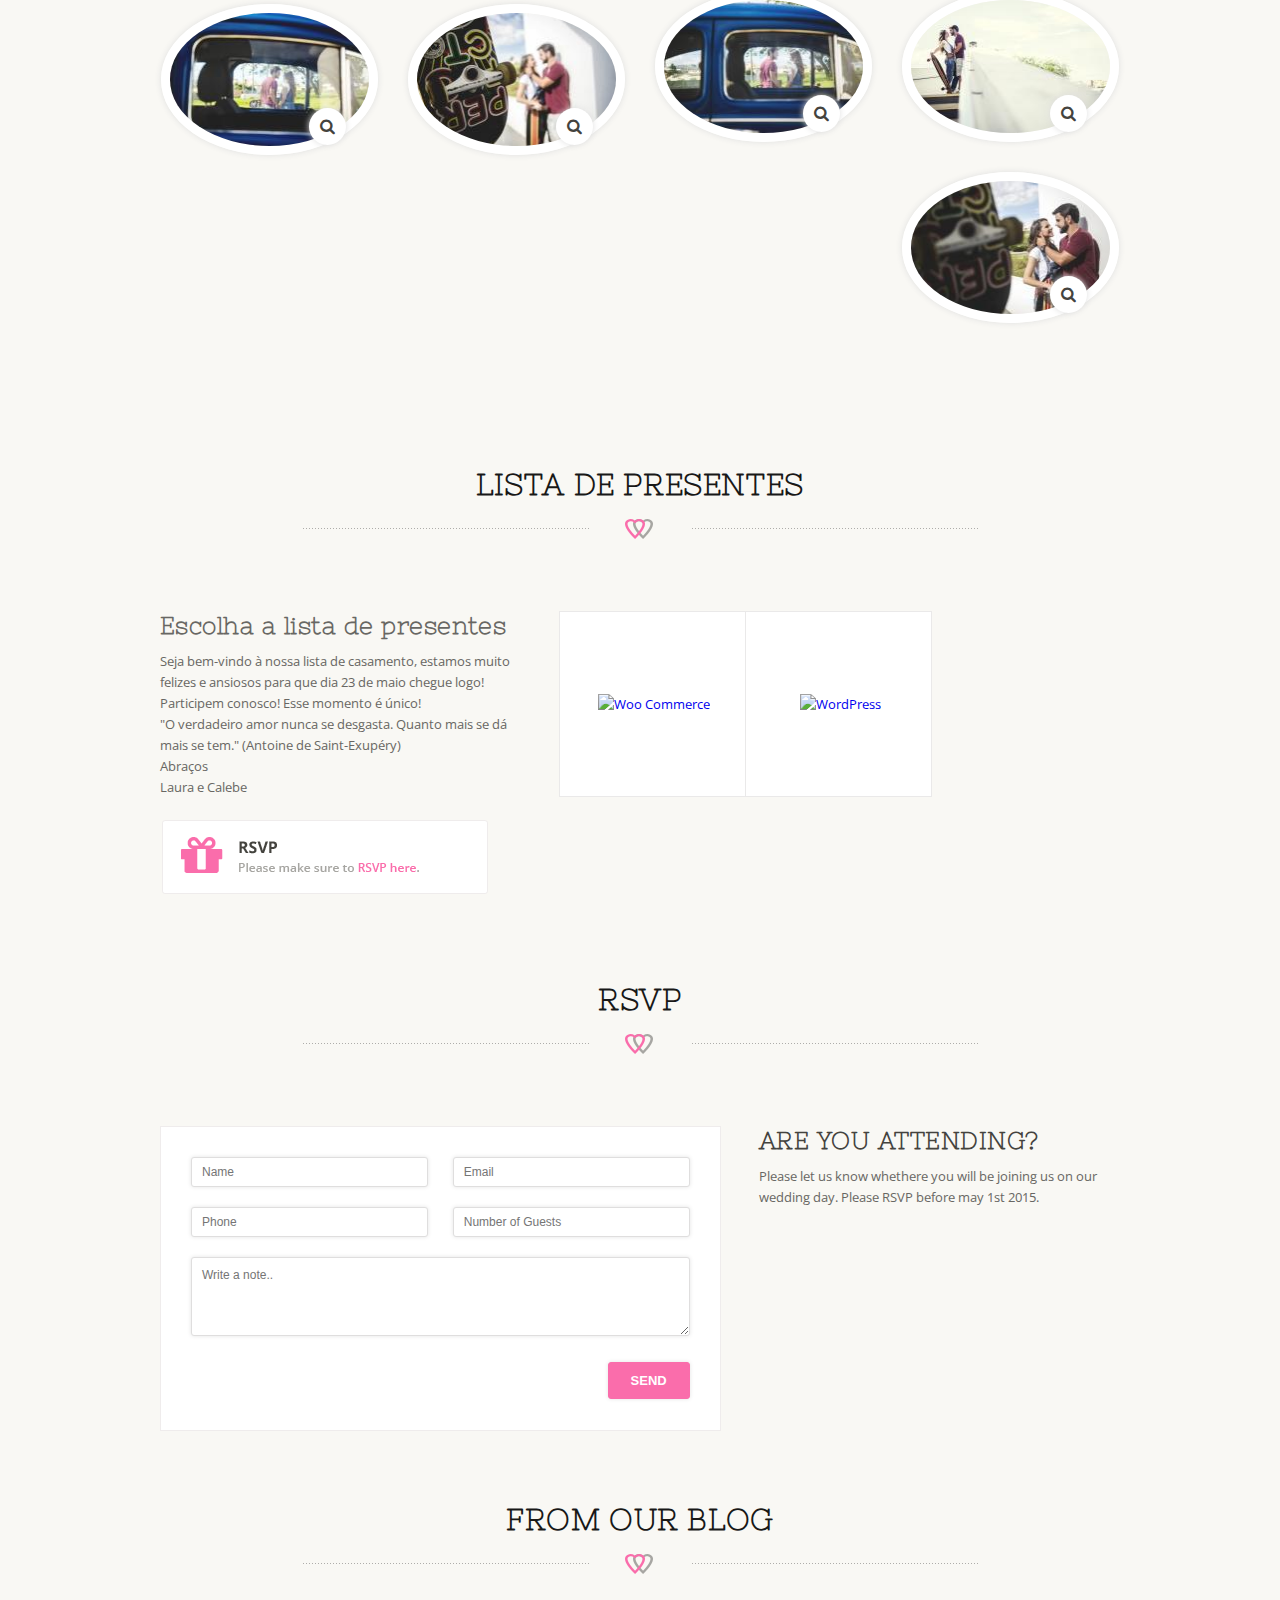
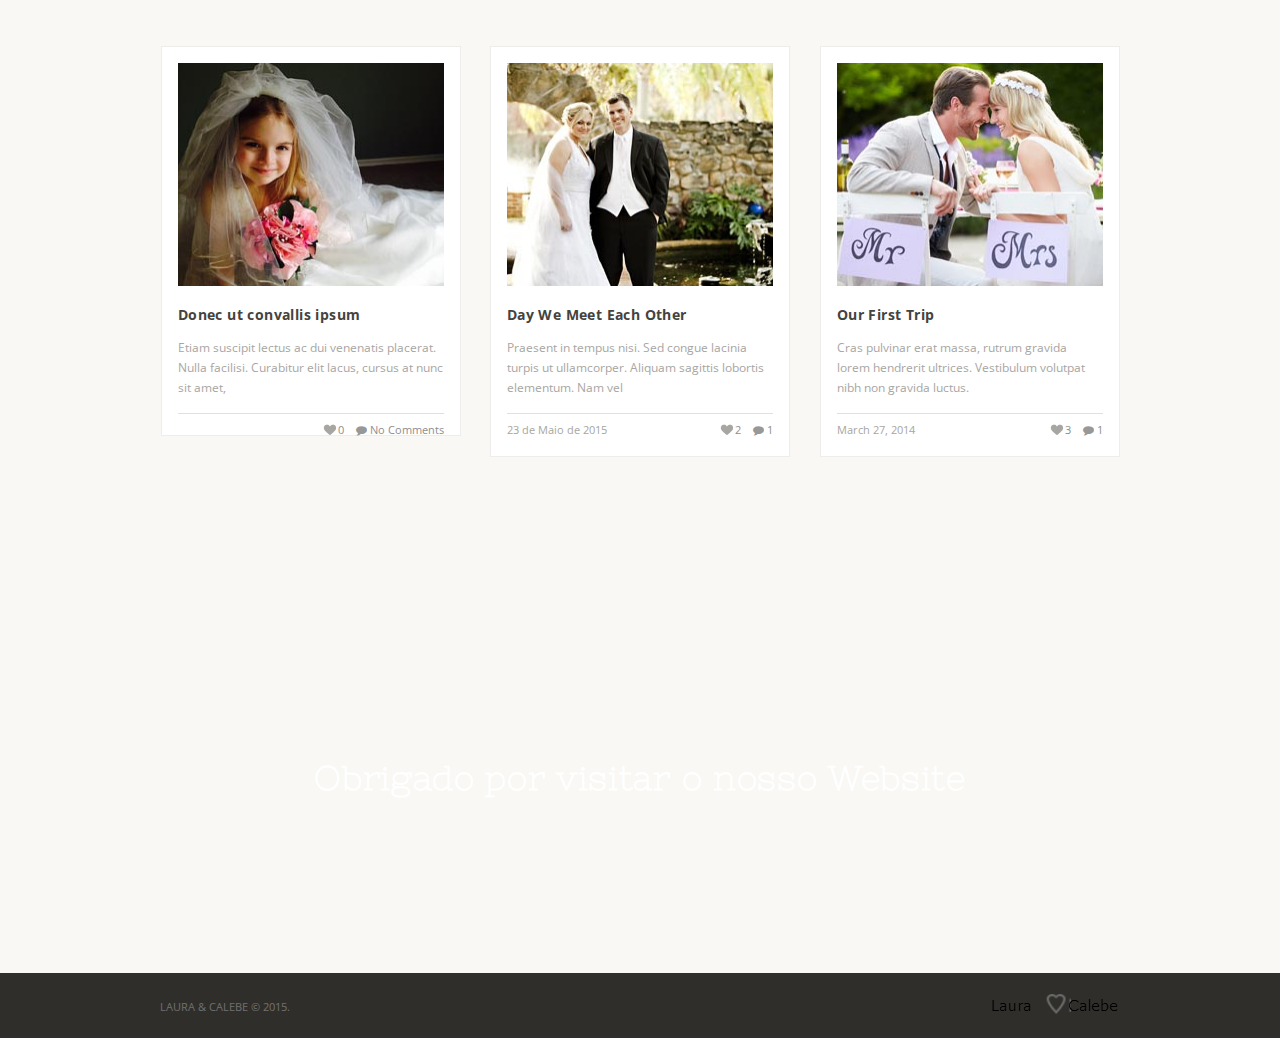
==== commit a8975405: "inicio" ====
--- a/index.html
+++ b/index.html
@@ -1,13 +1,12 @@
 <!DOCTYPE HTML>
 <html lang="en-US" prefix="og: http://ogp.me/ns#">
 
-<!-- Mirrored from thewpdev.com/html-demo/david-mary/ by HTTrack Website Copier/3.x [XR&CO'2014], Thu, 19 Mar 2015 22:51:05 GMT -->
 <head>
     <meta http-equiv="Content-Type" content="text/html; charset=utf-8">
     <meta http-equiv="X-UA-Compatible" content="IE=edge"/>
     <meta name="viewport" content="width=device-width, initial-scale=1, maximum-scale=1">
     <!--[if lt IE 9]>
-    <script src="https://html5shim.googlecode.com/svn/trunk/html5.js"></script>
+    <script src="js/html5.js"></script>
     <![endif]-->
     <title>Home | Laura e Calebe</title>
 
@@ -46,7 +45,6 @@
         <div class="main-nav hheight">
             <ul>
                 <li><a href="#wrapper">Home</a></li>
-                <li><a href="#">Features</a></li>
                 <li><a href="#section-about">Nossa História</a></li>
                 <li><a href="#section-wedding">O Casamento</a></li>
                 <li><a href="#section-gallery">Fotos</a></li>
@@ -93,12 +91,12 @@
                                     <h3 class="tk_slideshow_title">Nossa História</h3>
 
                                     <div class="tk_slideshow_content">
-                                        With the combination of responsive design and parallax animations, this theme
-                                        will provide an optimal
-                                        viewing experience and will make your website look great on across wide range of
-                                        devices and screen sizes.
+                                        Dois corações, duas pessoas, dois sonhos, ou talvez vários sonhos... Um
+                                        ministério! Assim nasceu o amor entre dois jovens. Unidos pelo amor incondicional -
+                                        Jesus. Ele, um jovem determinado e corajoso. Ela, uma jovem persistente e cheia de
+                                        sonhos...
                                     </div>
-                                    <a href="#" class="tk_slideshow_button">Leia Mais</a>
+                                    <a href="#section-about" class="tk_slideshow_button">Leia Mais</a>
                                 </div>
                             </div>
                         </div>
@@ -113,10 +111,6 @@
                         <div class="tallykit_slideshow_item_inner">
                             <div class="tk_slideshow_caption_center_warp">
                                 <div class="tk_slideshow_content_holder">
-                                    <span class="tk_slideshow_subtitle">The perfect canvas for your</span>
-
-                                    <h3 class="tk_slideshow_title">Creative Ideas</h3>
-                                    <a href="#" class="tk_slideshow_button">Leia Mais</a>
                                 </div>
                             </div>
                         </div>
@@ -136,8 +130,7 @@
                                 <div style="display:none">
                                     <div id="tk-slideshow-video-popup-5" class="tk-slideshow-video-popup">
                                         <div class="fluid-width-video-wrapper" style="padding-top: 56.2%;">
-                                            <iframe src="https://www.youtube.com/embed/ZxL81hkk-4I?feature=oembed"
-                                                    allowfullscreen="" id="fitvid821466"></iframe>
+                                            <iframe width="854" height="510" src="https://www.youtube.com/embed/Ysjc63HCbII" frameborder="0" allowfullscreen></iframe>
                                         </div>
                                         <button title="Close (Esc)" type="button" class="mfp-close">×</button>
                                     </div>
@@ -202,7 +195,7 @@
 
         <div class="tallykit-shortcode-about tk-left">
             <div class="tallykit-about-image">
-                <img src="images/background-images/fotos/calebe-foto.jpg" width="126" height="126" alt="David Erikson">
+                <img src="images/background-images/fotos/calebe-foto.jpg" width="126" height="126" alt="">
             </div>
             <h3 class="tallykit-about-title">Calebe Castro</h3>
 
@@ -249,19 +242,71 @@
         <div class="tallykit-blog-timeline">
             <div class="line"></div>
 
+
+            <div class="tallykit-blog-timeline-list">
+                <div class="tallykit-blog-author-img">
+                    <img src="images/content-images/blog-timeline-author-4-60x60.jpg" width="128" height="128" alt="">
+                </div>
+                <div class="tallykit-blog-timeline-post">
+                    <div class="tk-post-content">
+                        <h3><a href="#">O dia do nosso casamento</a></h3>
+
+                        <p>
+                            "... e caiu a chuva, Transbordaram os rios, sopraram os ventos e deram com ímpeto contra aquela
+                            casa, que não caiu, porque efora edificada sobre a rocha." (Mateus 7:25)
+                        </p>
+                    </div>
+                    <div class="tk-timeline-thum">
+                        <span class="date">23 de Maio de 2015</span>
+
+                        <div class="entry-video-om entry-media">
+                            <iframe width="500" height="281" src="https://www.youtube.com/embed/wWTb0-aERZU" frameborder="0" allowfullscreen></iframe>
+                        </div>
+                    </div>
+                </div>
+            </div>
+
+
+
+            <div class="tallykit-blog-timeline-list">
+                <div class="tallykit-blog-author-img">
+                    <img src="images/content-images/blog-timeline-author-3-60x60.jpg" width="128" height="128" alt="">
+                </div>
+                <div class="tallykit-blog-timeline-post">
+                    <div class="tk-post-content">
+                        <h3><a href="#">Nossa Música</a></h3>
+
+                        <p> I won't give up - Jason Mraz </p>
+                    </div>
+                    <div class="tk-timeline-thum">
+                        <span class="date"></span>
+
+                        <div class="audio-embed entry-media">
+                            <iframe width="500" height="400"
+                                    src="https://w.soundcloud.com/player/?visual=true&amp;url=http%3A%2F%2Fapi.soundcloud.com%2Ftracks%2F148611712&amp;show_artwork=true&amp;maxwidth=500&amp;maxheight=750"></iframe>
+                        </div>
+                    </div>
+                </div>
+            </div>
+
+
             <div class="tallykit-blog-timeline-list">
                 <div class="tallykit-blog-author-img">
                     <img src="images/content-images/blog-timeline-author-1-60x60.jpg" width="128" height="128" alt="">
                 </div>
                 <div class="tallykit-blog-timeline-post">
                     <div class="tk-post-content">
-                        <h3><a href="#">Day We Meet Each Other</a></h3>
-
-                        <p>Praesent in tempus nisi. Sed congue lacinia turpis ut ullamcorper. Aliquam sagittis lobortis
-                            elementum. Nam vel </p>
+                        <h3><a href="#">... e finalmente</a></h3>
+
+                        <p>
+                            E finalmente após esses períodos distanciados, eles em uma nova etapa irão
+                            se casar, dia 23 de maio de 2015, para trilhar em juntos um novo caminho com novas
+                            decisões que foram tomadas juntos. E o que mais desejam é que a vontade de Deus
+                            se cumpra, “Porque Dele por ELE para ELE são todas as coisas!”
+                        </p>
                     </div>
                     <div class="tk-timeline-thum">
-                        <span class="date">August 18, 2014</span>
+                        <span class="date"></span>
 
                         <div class="entry-image entry-media">
                             <a href="images/background-images/fotos/laura_calebe600.jpg" data-prettyphoto="prettyPhoto"><img
@@ -273,97 +318,184 @@
             </div>
 
 
+
+
             <div class="tallykit-blog-timeline-list">
                 <div class="tallykit-blog-author-img">
-                    <img src="images/content-images/blog-timeline-author-2-60x60.jpg" width="128" height="128" alt="">
+                    <img src="images/content-images/blog-timeline-author-1-60x60.jpg" width="128" height="128" alt="">
                 </div>
                 <div class="tallykit-blog-timeline-post">
                     <div class="tk-post-content">
-                        <h3><a href="#">A nossa primeira viagem</a></h3>
-
-                        <p>Cras pulvinar erat massa, rutrum gravida lorem hendrerit ultrices. Vestibulum volutpat nibh
-                            non gravida luctus. </p>
+                        <h3><a href="#">e então...</a></h3>
+
+                        <p>Após isso suportaram mais um período distante um do outro fisicamente,
+                            Calebe no Rio de Janeiro treinando atletas de pentatlo militar e Laura em Uberlândia
+                            terminando o curso de fisioterapia.</p>
                     </div>
                     <div class="tk-timeline-thum">
-                        <span class="date">March 27, 2014</span>
-
-                        <div class="entry-gallery ">
-                            <ul class="">
-                                <li><a href="images/content-images/gallery-11-600x600.jpg"
-                                       data-prettyphoto="prettyPhoto[g_3039]"><img
-                                        src="images/content-images/timeline-gallery-1-100x88.jpg" height="78" width="90"
-                                        alt=""></a></li>
-                                <li><a href="images/content-images/gallery-2-600x600.jpg"
-                                       data-prettyphoto="prettyPhoto[g_3039]"><img
-                                        src="images/content-images/timeline-gallery-2-100x88.jpg" height="78" width="90"
-                                        alt=""></a></li>
-                                <li><a href="images/content-images/gallery-3-600x600.jpg"
-                                       data-prettyphoto="prettyPhoto[g_3039]"><img
-                                        src="images/content-images/timeline-gallery-3-100x88.jpg" height="78" width="90"
-                                        alt=""></a></li>
-                                <li><a href="images/content-images/gallery-5-600x600.jpg"
-                                       data-prettyphoto="prettyPhoto[g_3039]"><img
-                                        src="images/content-images/timeline-gallery-4-100x88.jpg" height="78" width="90"
-                                        alt=""></a></li>
-                                <li><a href="images/content-images/gallery-6-600x600.jpg"
-                                       data-prettyphoto="prettyPhoto[g_3039]"><img
-                                        src="images/content-images/timeline-gallery-5-100x88.jpg" height="78" width="90"
-                                        alt=""></a></li>
-                                <li><a href="images/content-images/gallery-7-600x600.jpg"
-                                       data-prettyphoto="prettyPhoto[g_3039]"><img
-                                        src="images/content-images/timeline-gallery-6-100x88.jpg" height="78" width="90"
-                                        alt=""></a></li>
-                            </ul>
-                        </div>
-                    </div>
-                </div>
-            </div>
+                        <span class="date"></span>
+
+                        <div class="entry-image entry-media">
+                            <a href="images/background-images/fotos/laura_calebe600.jpg" data-prettyphoto="prettyPhoto"><img
+                                    width="590" height="479" src="images/background-images/fotos/laura_calebe600.jpg"
+                                    class="attachment-image_format wp-post-image" alt=""></a>
+                        </div>
+                    </div>
+                </div>
+            </div>
+
 
 
             <div class="tallykit-blog-timeline-list">
                 <div class="tallykit-blog-author-img">
-                    <img src="images/content-images/blog-timeline-author-3-60x60.jpg" width="128" height="128" alt="">
+                    <img src="images/content-images/blog-timeline-author-1-60x60.jpg" width="128" height="128" alt="">
                 </div>
                 <div class="tallykit-blog-timeline-post">
                     <div class="tk-post-content">
-                        <h3><a href="#">Nossa Música</a></h3>
-
-                        <p> I won't give up - Jason Mraz </p>
+                        <h3><a href="#">e após 1 ano...</a></h3>
+
+                        <p>Após 1 ano juntos durante o período em que Calebe residiu do Rio de janeiro
+                            para fazer um curso, ela ao visitar a cidade maravilhosa, foi pedida aos pés do Cristo
+                            Redentor em casamento, Laura ficou muito surpresa, pois não imaginava! Calebe
+                            realmente fez uma bela surpresa, mas também, foi surpreendido perfeitamente pelo
+                            SIM de Laura!</p>
                     </div>
                     <div class="tk-timeline-thum">
                         <span class="date"></span>
 
-                        <div class="audio-embed entry-media">
-                            <iframe width="500" height="400"
-                                    src="https://w.soundcloud.com/player/?visual=true&amp;url=http%3A%2F%2Fapi.soundcloud.com%2Ftracks%2F148611712&amp;show_artwork=true&amp;maxwidth=500&amp;maxheight=750"></iframe>
-                        </div>
-                    </div>
-                </div>
-            </div>
+                        <div class="entry-image entry-media">
+                            <a href="images/background-images/fotos/laura_calebe600.jpg" data-prettyphoto="prettyPhoto"><img
+                                    width="590" height="479" src="images/background-images/fotos/laura_calebe600.jpg"
+                                    class="attachment-image_format wp-post-image" alt=""></a>
+                        </div>
+                    </div>
+                </div>
+            </div>
+
+
+
+
 
 
             <div class="tallykit-blog-timeline-list">
                 <div class="tallykit-blog-author-img">
-                    <img src="images/content-images/blog-timeline-author-4-60x60.jpg" width="128" height="128" alt="">
+                    <img src="images/content-images/blog-timeline-author-1-60x60.jpg" width="128" height="128" alt="">
                 </div>
                 <div class="tallykit-blog-timeline-post">
                     <div class="tk-post-content">
-                        <h3><a href="#">O dia do nosso casamento</a></h3>
-
-                        <p>
-                            "... e caiu a chuva, Transbordaram os rios, sopraram os ventos e deram com ímpeto contra aquela
-                            casa, que não caiu, porque efora edificada sobre a rocha." (Mateus 7:25)
-                        </p>
+                        <h3><a href="#">e Eles</a></h3>
+
+                        <p>Até que Calebe começou a demonstrar seu interesse, e a amiga da Laura foi
+                            ponte de transmissão entres os dois, encorajando Laura, que após um período
+                            decidiu-se por Calebe e então oraram por um mês para tomarem uma decisão mais
+                            séria, e, pronto fôra feito! Foi realizada! E ele prontamente no dia 07 de Abril pediu
+                            para os pais de Laura e fez o pedido oficial de namoro fazendo uma bela surpresa
+                            para Laura no porta malas de seu carro, Laura aceitou e ficou feliz por sua escolha,
+                            Calebe já disse para Laura que sua intenção era casar-se com ela e que um dia ela
+                            iria ver! E não é que viu?</p>
                     </div>
                     <div class="tk-timeline-thum">
-                        <span class="date">23 de Maio de 2015</span>
-
-                        <div class="entry-video-om entry-media">
-                            <iframe width="500" height="281" src="https://www.youtube.com/embed/wWTb0-aERZU" frameborder="0" allowfullscreen></iframe>
-                        </div>
-                    </div>
-                </div>
-            </div>
+                        <span class="date"></span>
+
+                        <div class="entry-image entry-media">
+                            <a href="images/background-images/fotos/laura_calebe600.jpg" data-prettyphoto="prettyPhoto"><img
+                                    width="590" height="479" src="images/background-images/fotos/laura_calebe600.jpg"
+                                    class="attachment-image_format wp-post-image" alt=""></a>
+                        </div>
+                    </div>
+                </div>
+            </div>
+
+
+            <div class="tallykit-blog-timeline-list">
+                <div class="tallykit-blog-author-img">
+                    <img src="images/content-images/blog-timeline-author-1-60x60.jpg" width="128" height="128" alt="">
+                </div>
+                <div class="tallykit-blog-timeline-post">
+                    <div class="tk-post-content">
+                        <h3><a href="#">e Eles</a></h3>
+
+                        <p>Eles mal sabiam que estavam tão próximos de encontrarem o que tanto
+                            precisavam; uma amiga de Laura passou a frequentar a igreja onde Calebe estava e a
+                            levou com ela em um culto, onde Calebe e Laura se conheceram, mas ainda não
+                            sabiam que seriam um do outro. Após esse dia eles não pararam de se falar, Calebe
+                            pediu ajuda da Laura em algumas situações e se encantou ao ver o companheirismo
+                            de Laura sem pedir nada em troca. A partir daí apaixonado por ela, não a tirou da
+                            cabeça, apresentou para sua família distante através do webcam como sua futura
+                            esposa, e Laura mal sabia das intenções de Calebe.</p>
+                    </div>
+                    <div class="tk-timeline-thum">
+                        <span class="date"></span>
+
+                        <div class="entry-image entry-media">
+                            <a href="images/background-images/fotos/laura_calebe600.jpg" data-prettyphoto="prettyPhoto"><img
+                                    width="590" height="479" src="images/background-images/fotos/laura_calebe600.jpg"
+                                    class="attachment-image_format wp-post-image" alt=""></a>
+                        </div>
+                    </div>
+                </div>
+            </div>
+
+
+
+
+
+            <div class="tallykit-blog-timeline-list">
+                <div class="tallykit-blog-author-img">
+                    <img src="images/content-images/blog-timeline-author-1-60x60.jpg" width="128" height="128" alt="">
+                </div>
+                <div class="tallykit-blog-timeline-post">
+                    <div class="tk-post-content">
+                        <h3><a href="#">Laura</a></h3>
+
+                        <p>Laura sempre deu valor e acreditou na instituição familiar e sempre sonhou
+                            em relação a isso e Deus havia dito a Laura que a sua família que iria se formar ia
+                            mudar a geração que viria após ela. E Calebe sempre sonhou em encontrar uma
+                            mulher que o completasse e o apoiasse ministerialmente.</p>
+                    </div>
+                    <div class="tk-timeline-thum">
+                        <span class="date"></span>
+
+                        <div class="entry-image entry-media">
+                            <a href="images/background-images/fotos/laura_calebe600.jpg" data-prettyphoto="prettyPhoto"><img
+                                    width="590" height="479" src="images/background-images/fotos/laura_calebe600.jpg"
+                                    class="attachment-image_format wp-post-image" alt=""></a>
+                        </div>
+                    </div>
+                </div>
+            </div>
+
+
+
+
+
+
+            <div class="tallykit-blog-timeline-list">
+                <div class="tallykit-blog-author-img">
+                    <img src="images/content-images/blog-timeline-author-1-60x60.jpg" width="128" height="128" alt="">
+                </div>
+                <div class="tallykit-blog-timeline-post">
+                    <div class="tk-post-content">
+                        <h3><a href="#">O início</a></h3>
+
+                        <p>Dois corações, duas pessoas, dois sonhos, ou talvez vários sonhos... Um
+                            ministério! Assim nasceu o amor entre dois jovens. Unidos pelo amor incondicional -
+                            Jesus. Ele, um jovem determinado e corajoso. Ela, uma jovem persistente e cheia de
+                            sonhos.</p>
+                    </div>
+                    <div class="tk-timeline-thum">
+                        <span class="date"></span>
+
+                        <div class="entry-image entry-media">
+                            <a href="images/background-images/fotos/laura_calebe600.jpg" data-prettyphoto="prettyPhoto"><img
+                                    width="590" height="479" src="images/background-images/fotos/laura_calebe600.jpg"
+                                    class="attachment-image_format wp-post-image" alt=""></a>
+                        </div>
+                    </div>
+                </div>
+            </div>
+
+
 
         </div>
 
@@ -1505,7 +1637,7 @@
                                 facilisi. Curabitur elit lacus, cursus at nunc sit amet, </p>
                         </div>
                         <div class="tk-shortcode-blog-info">
-                            <span class="time">August 27, 2014</span>
+                            <span class="time"></span>
                             <span class="coment_icon"><i class="fa fa-comment"></i> <a href="#"
                                                                                        title="Comment on Donec ut convallis ipsum">No
                                 Comments</a></span>
@@ -1597,7 +1729,7 @@
 
 <div class="tallykit-shortcode-row  footer-bg">
     <div class="tk-shortcode-row-inner">
-        <h2><span><strong>Thanks for Visiting our Website</strong></span></h2>
+        <h2><span><strong>Obrigado por visitar o nosso Website</strong></span></h2>
     </div>
 </div>
 
@@ -1610,7 +1742,7 @@
         </div>
 
 
-        <div class="copy_text">David &amp; Mary © 2015. Design by <a href="http://bignetstudio.com/">BiGnetStudio</a>
+        <div class="copy_text">Laura &amp; Calebe © 2015.
         </div>
 
         <div class="clear"></div>
@@ -1635,5 +1767,4 @@
 <script type="text/javascript" src="js/script.js"></script>
 </body>
 
-<!-- Mirrored from thewpdev.com/html-demo/david-mary/ by HTTrack Website Copier/3.x [XR&CO'2014], Thu, 19 Mar 2015 22:52:06 GMT -->
 </html>
--- a/css/style.css
+++ b/css/style.css
@@ -911,7 +911,7 @@
 		
 		.footer-bg{
 			background-color: #f9f8f4;
-			background-image: url(../images/background-images/background.png);
+			background-image: url(../images/background-images/background1.png);
 			background-repeat: no-repeat;
 			background-attachment: fixed;
 			background-position: center top;
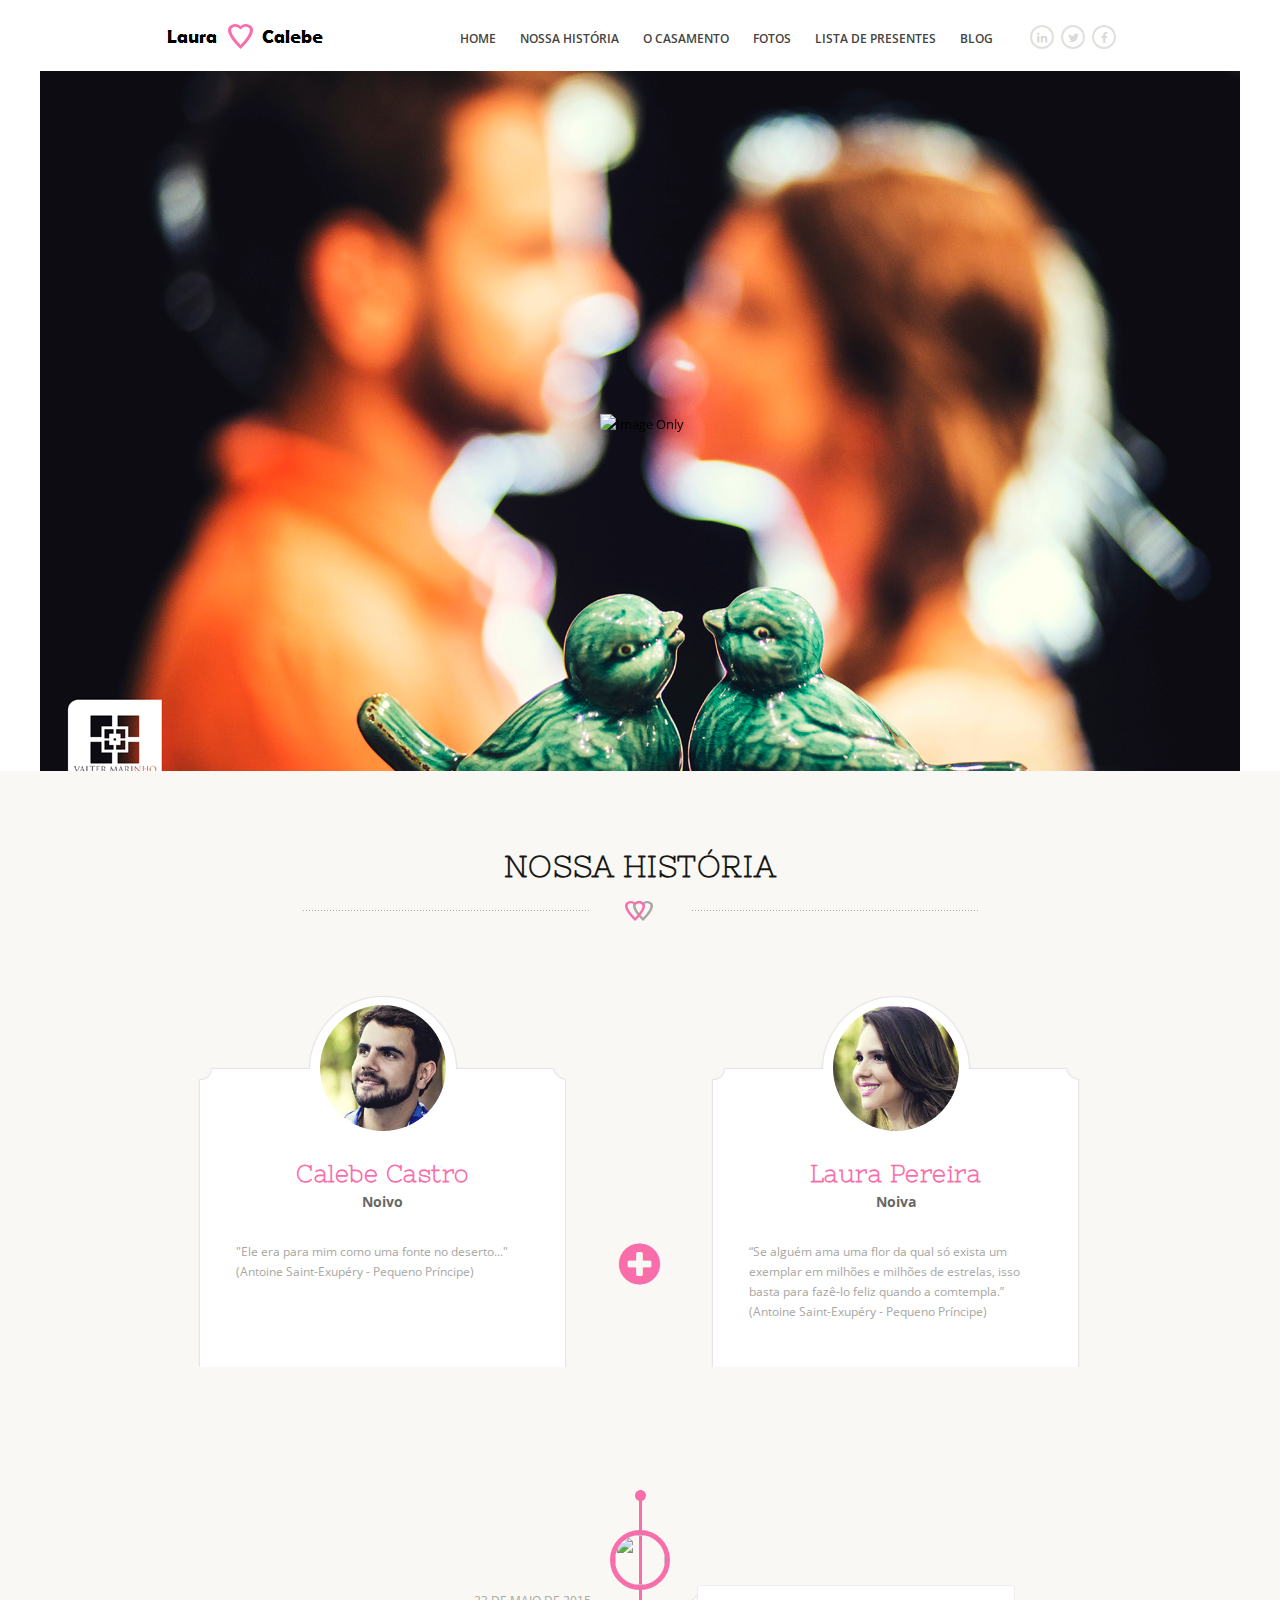
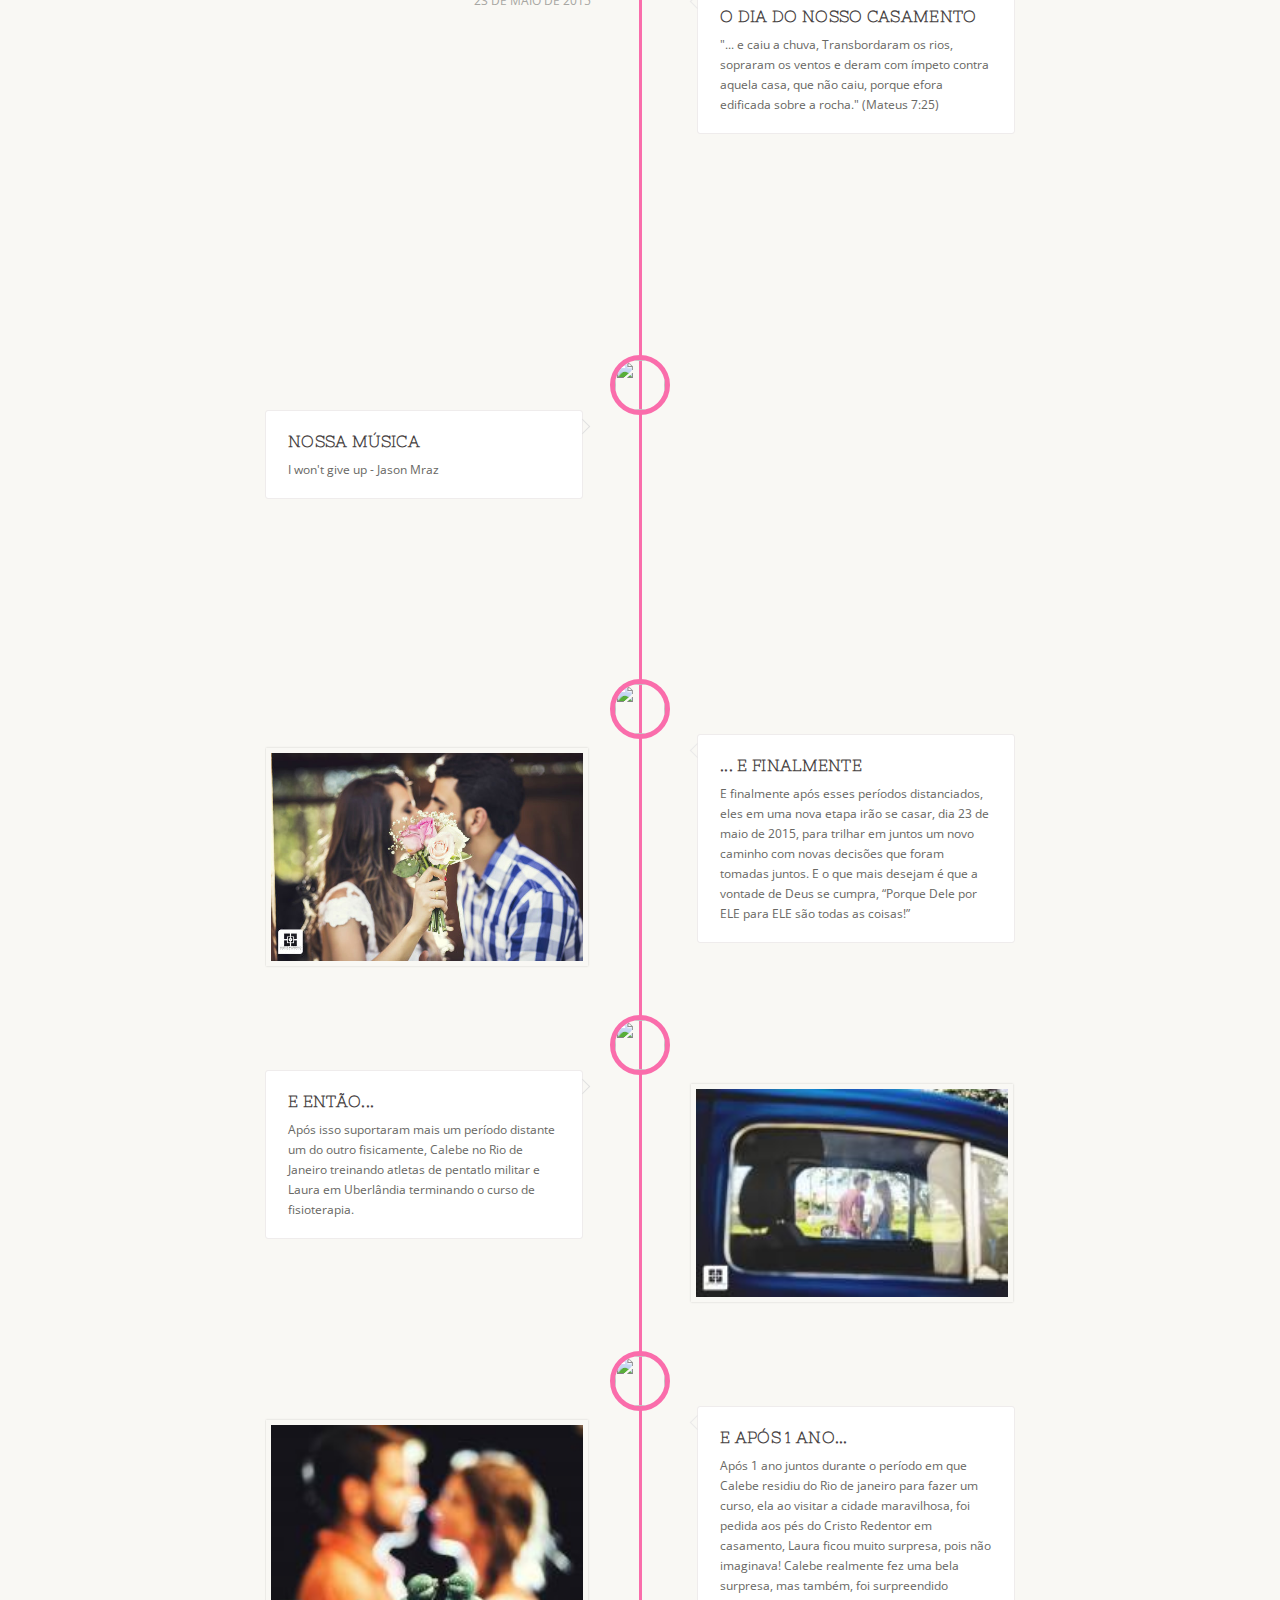
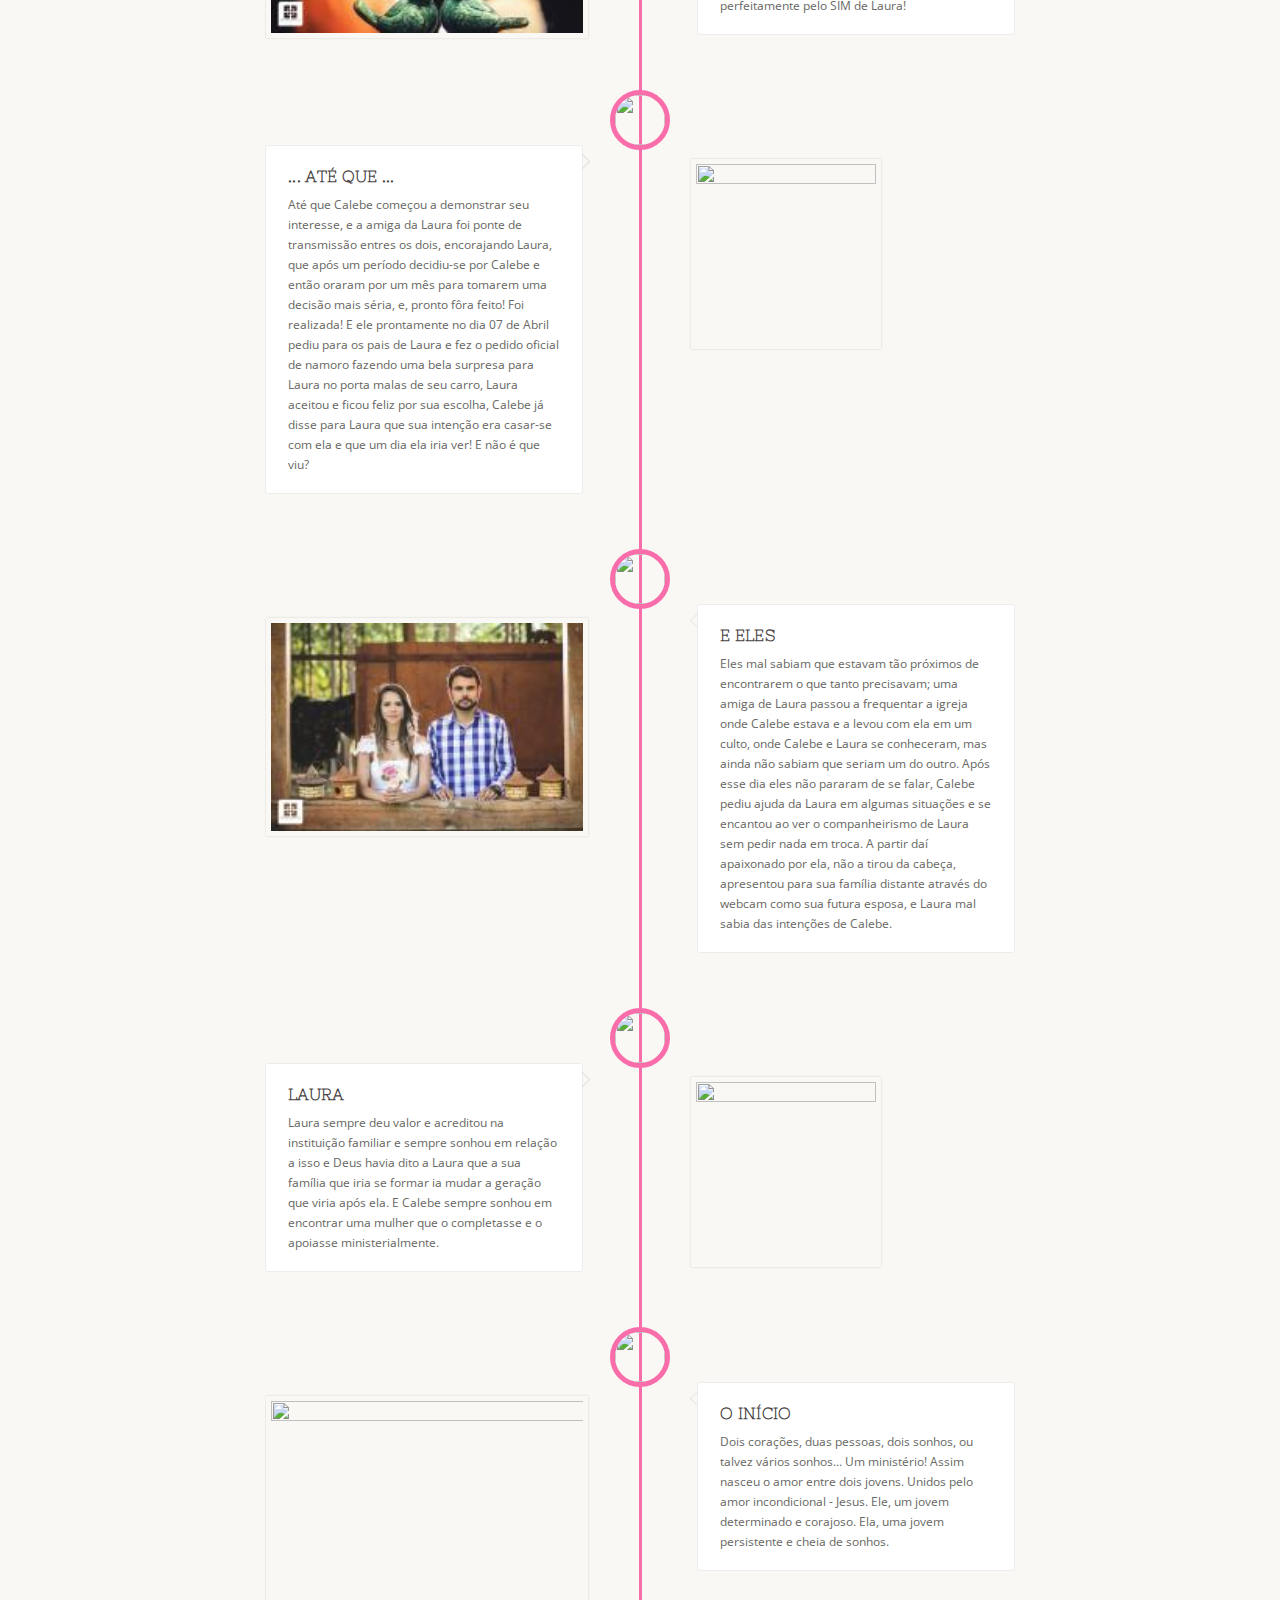
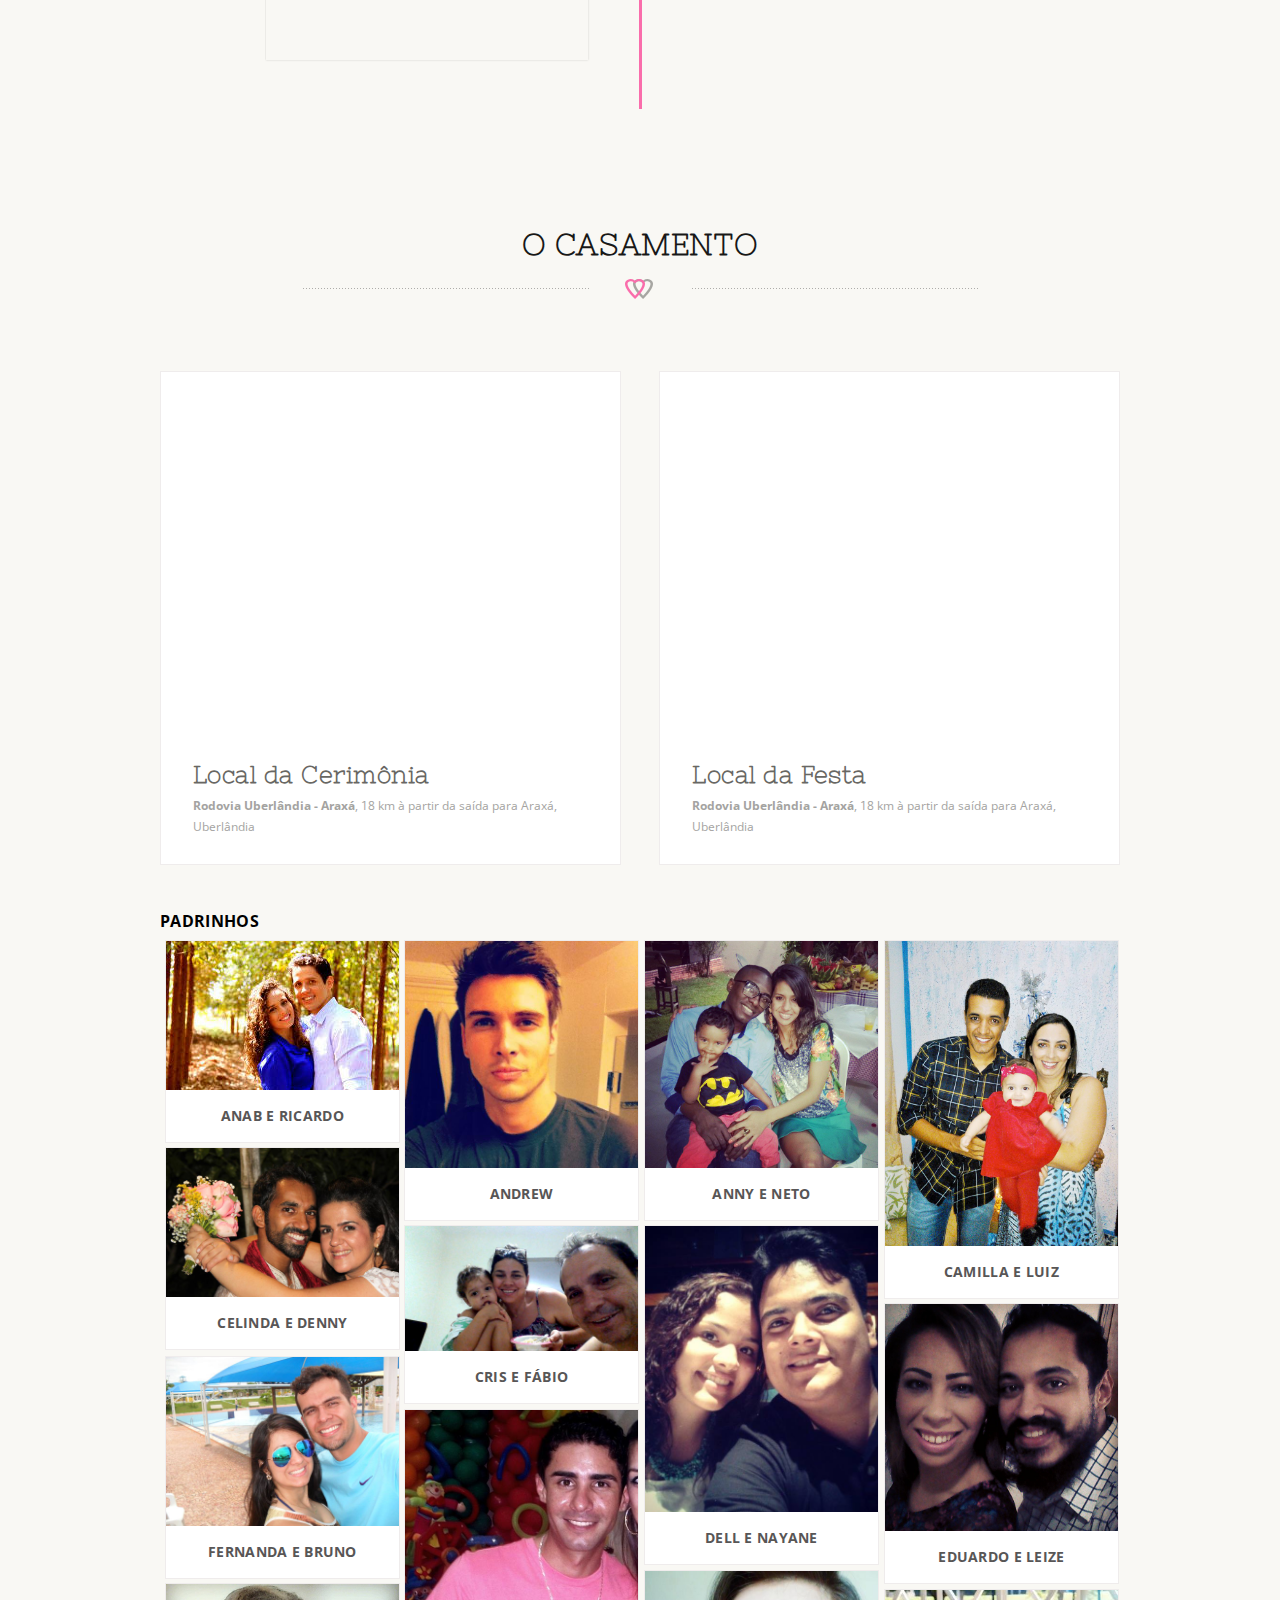
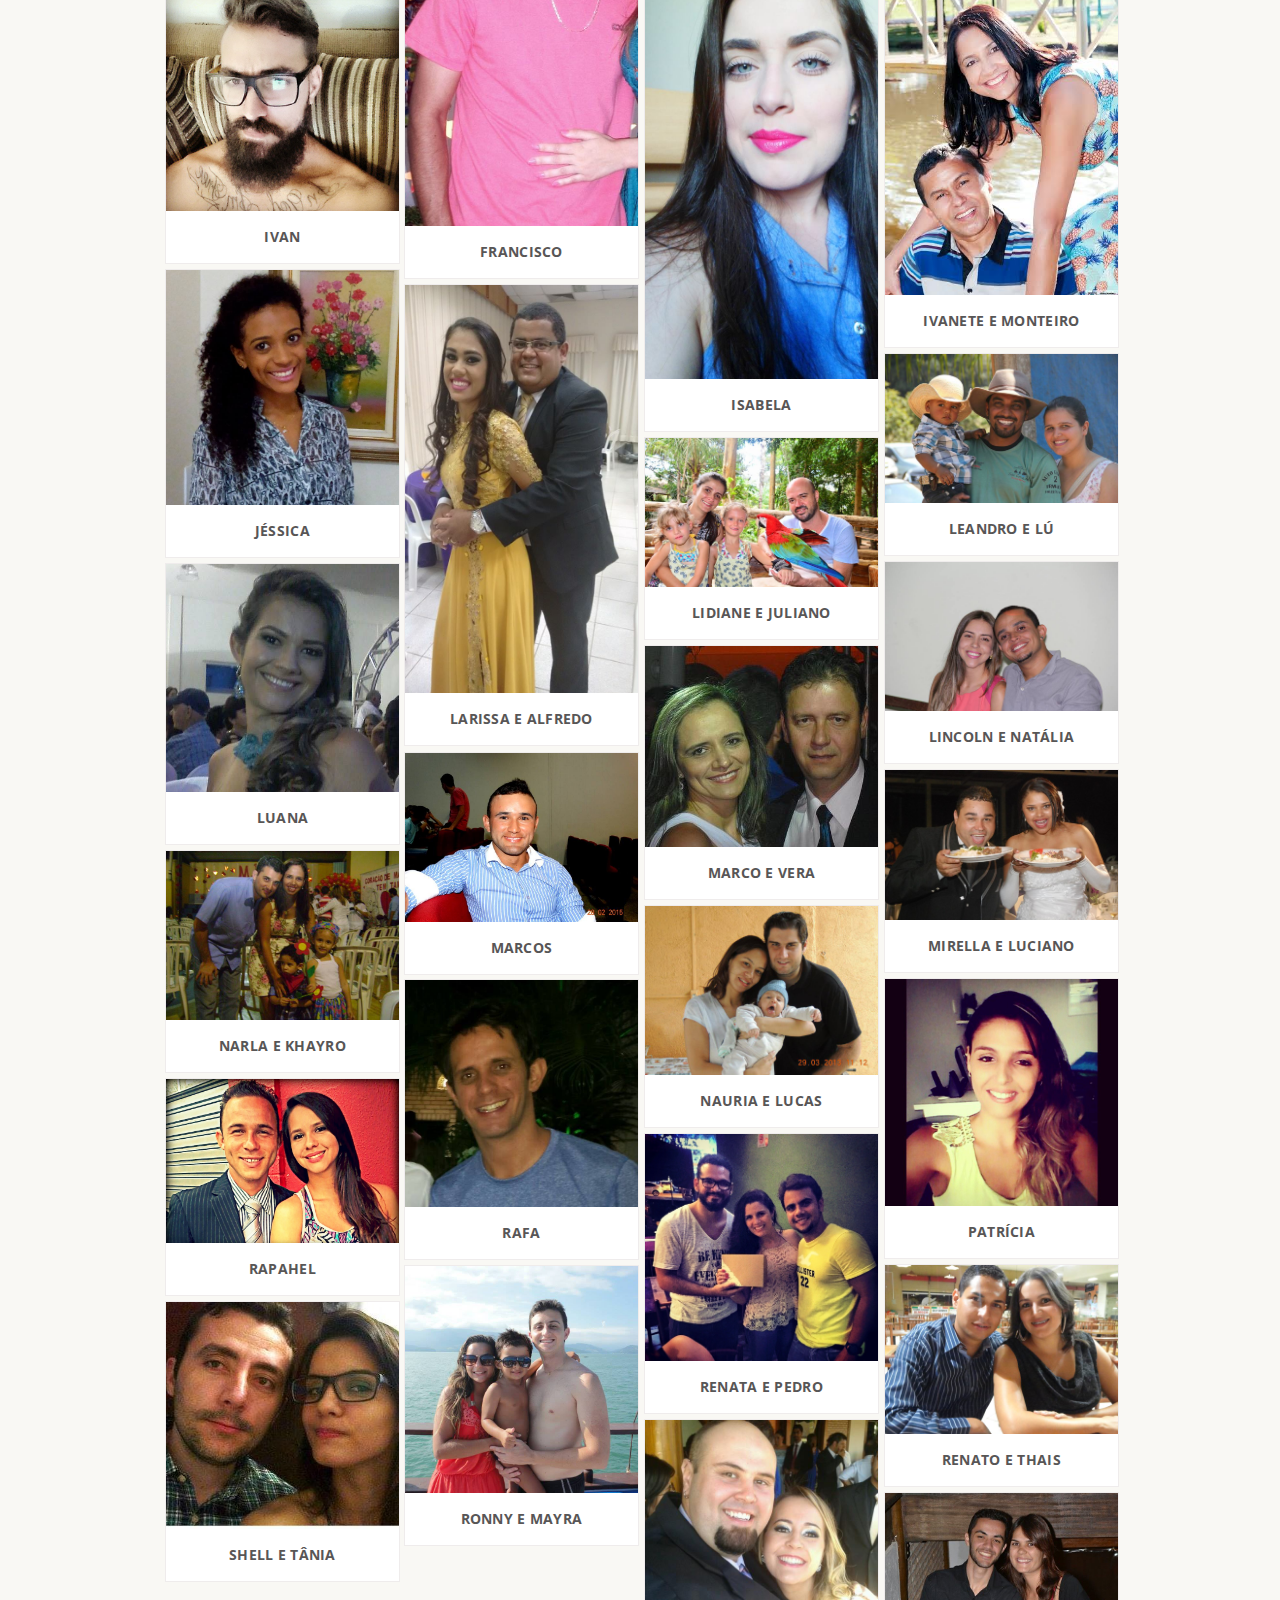
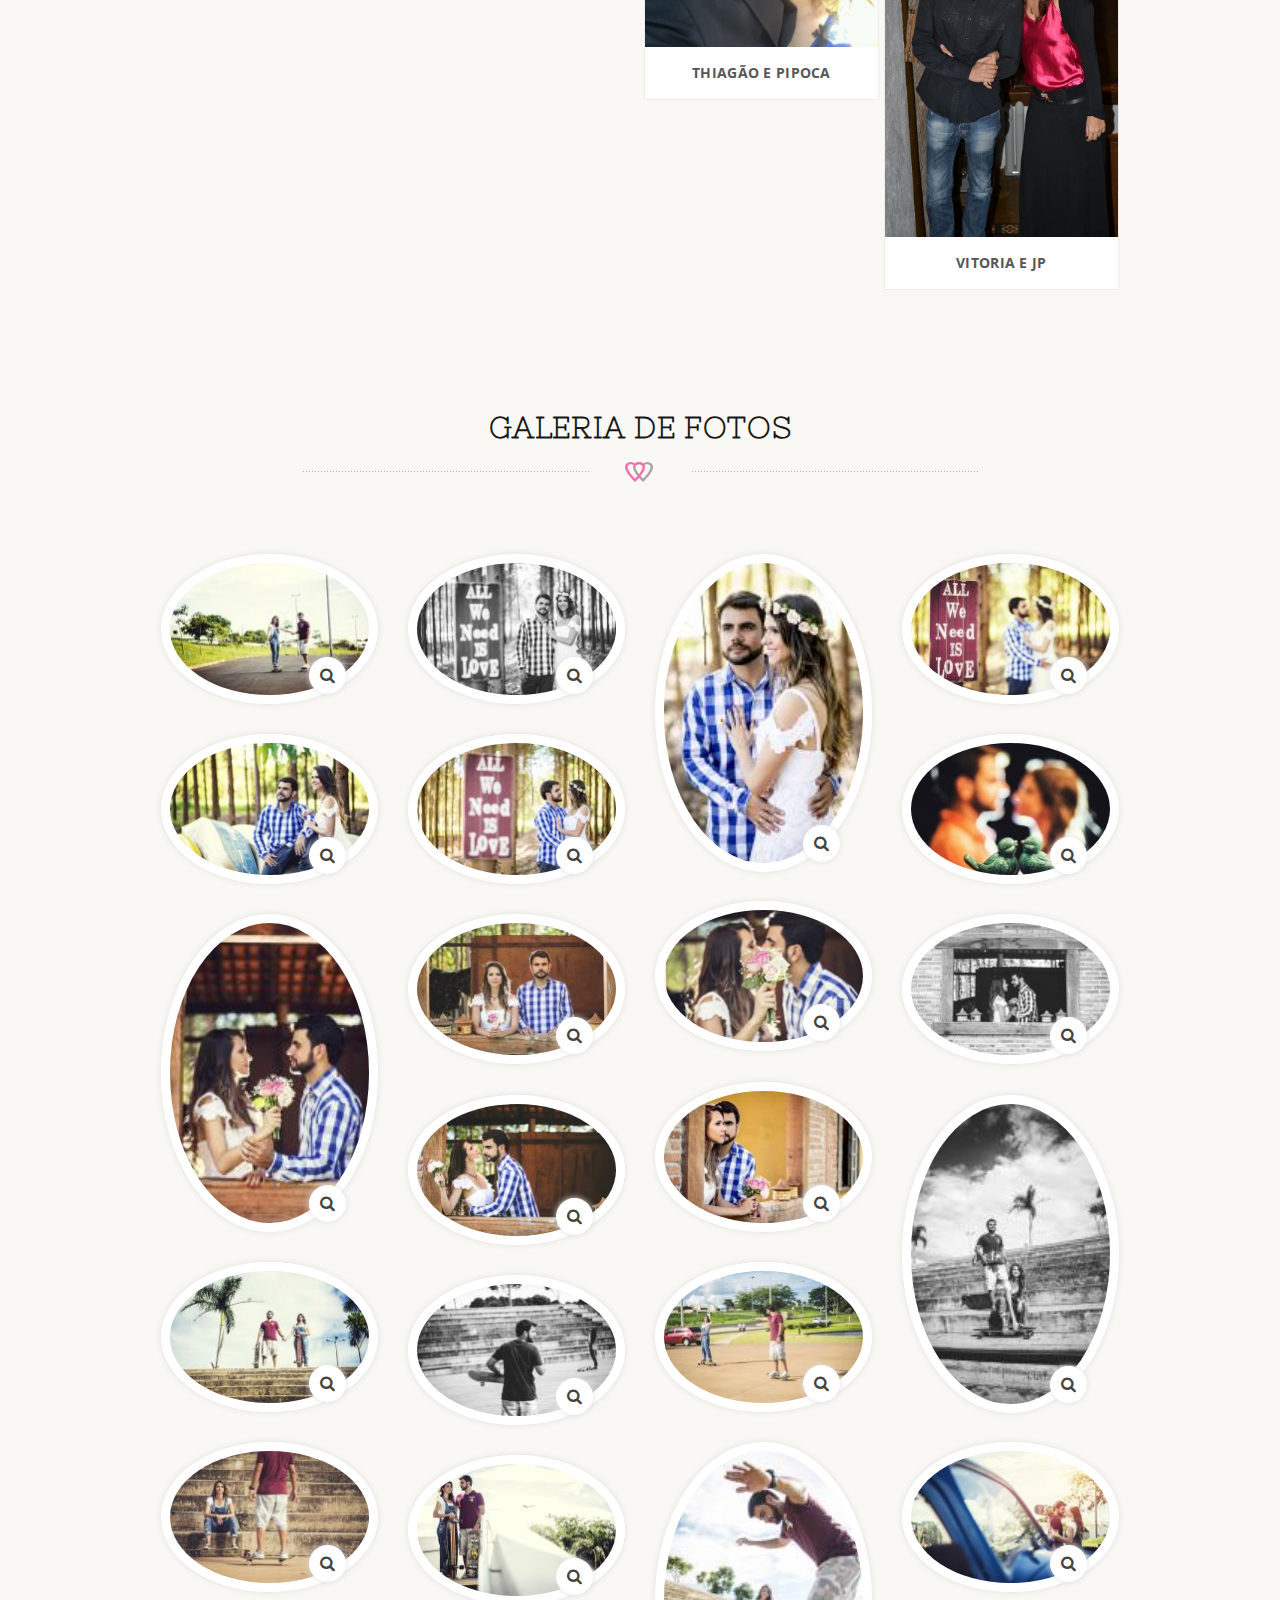
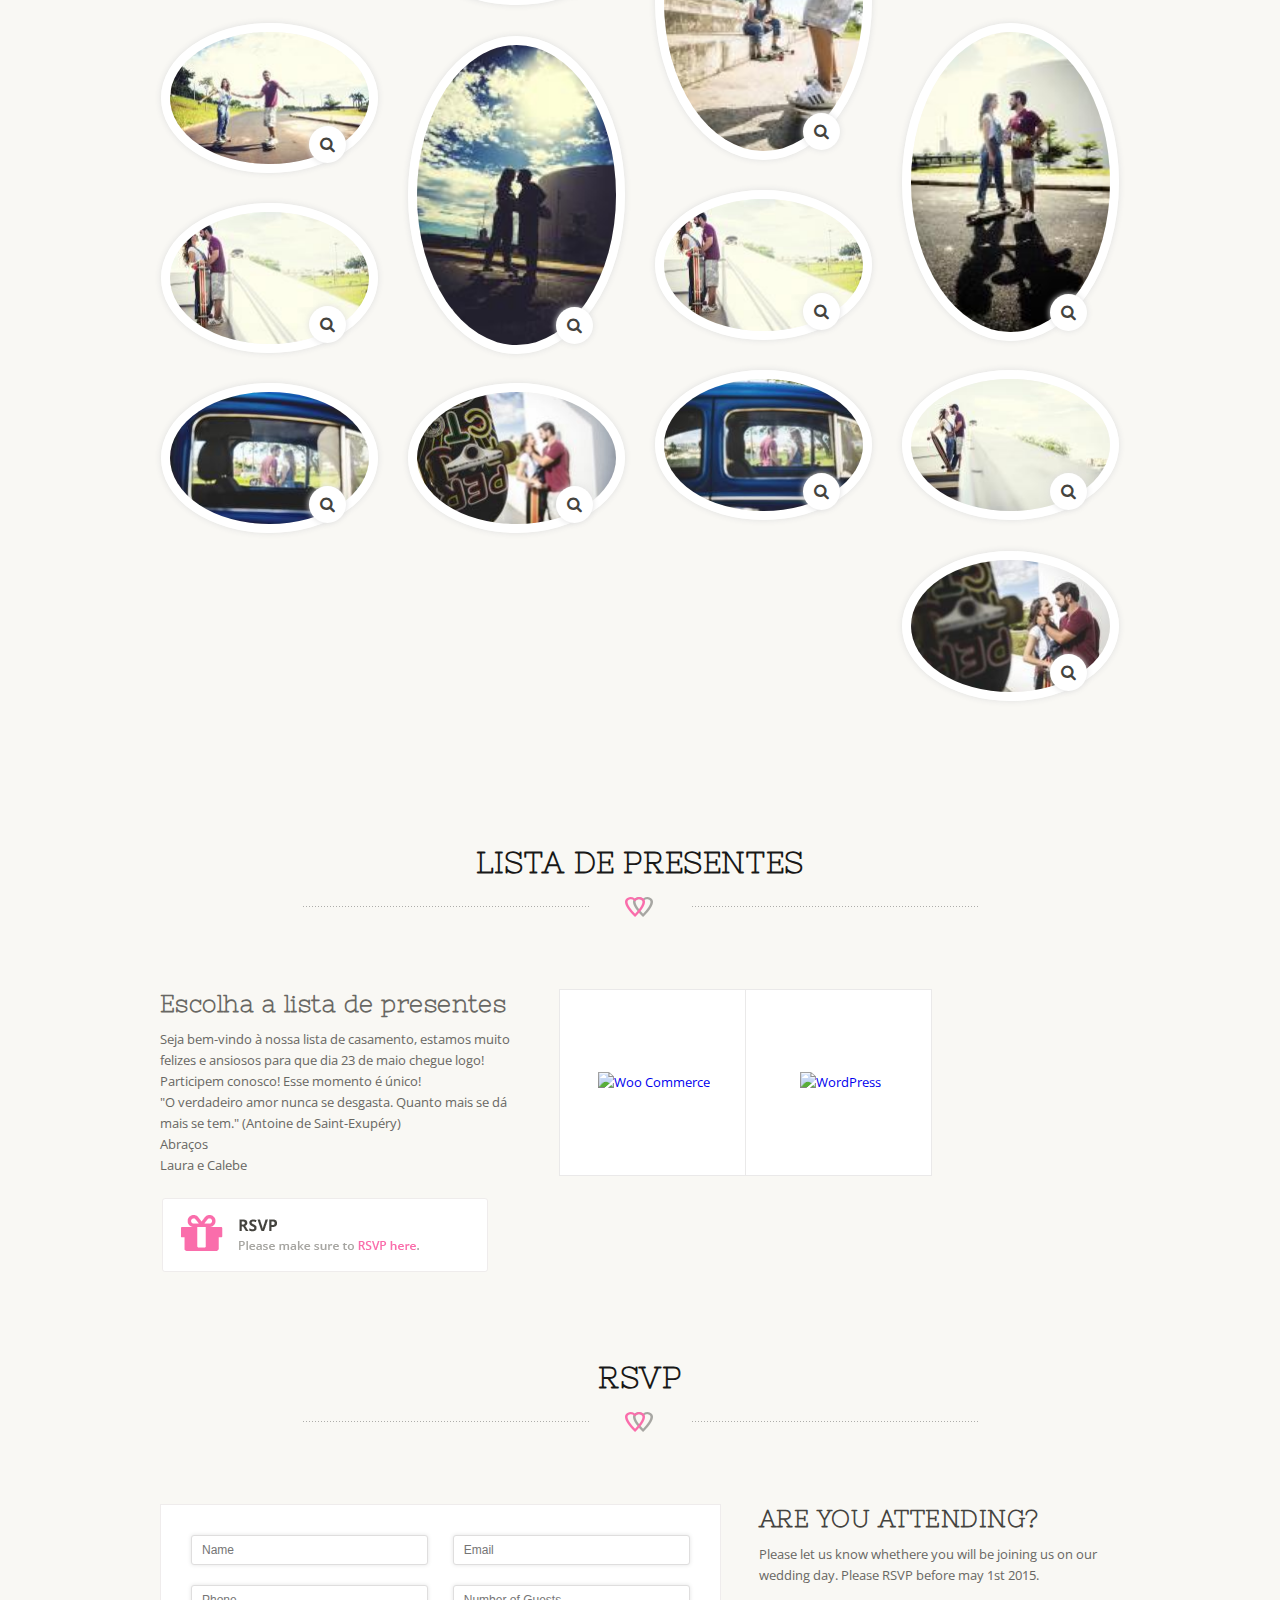
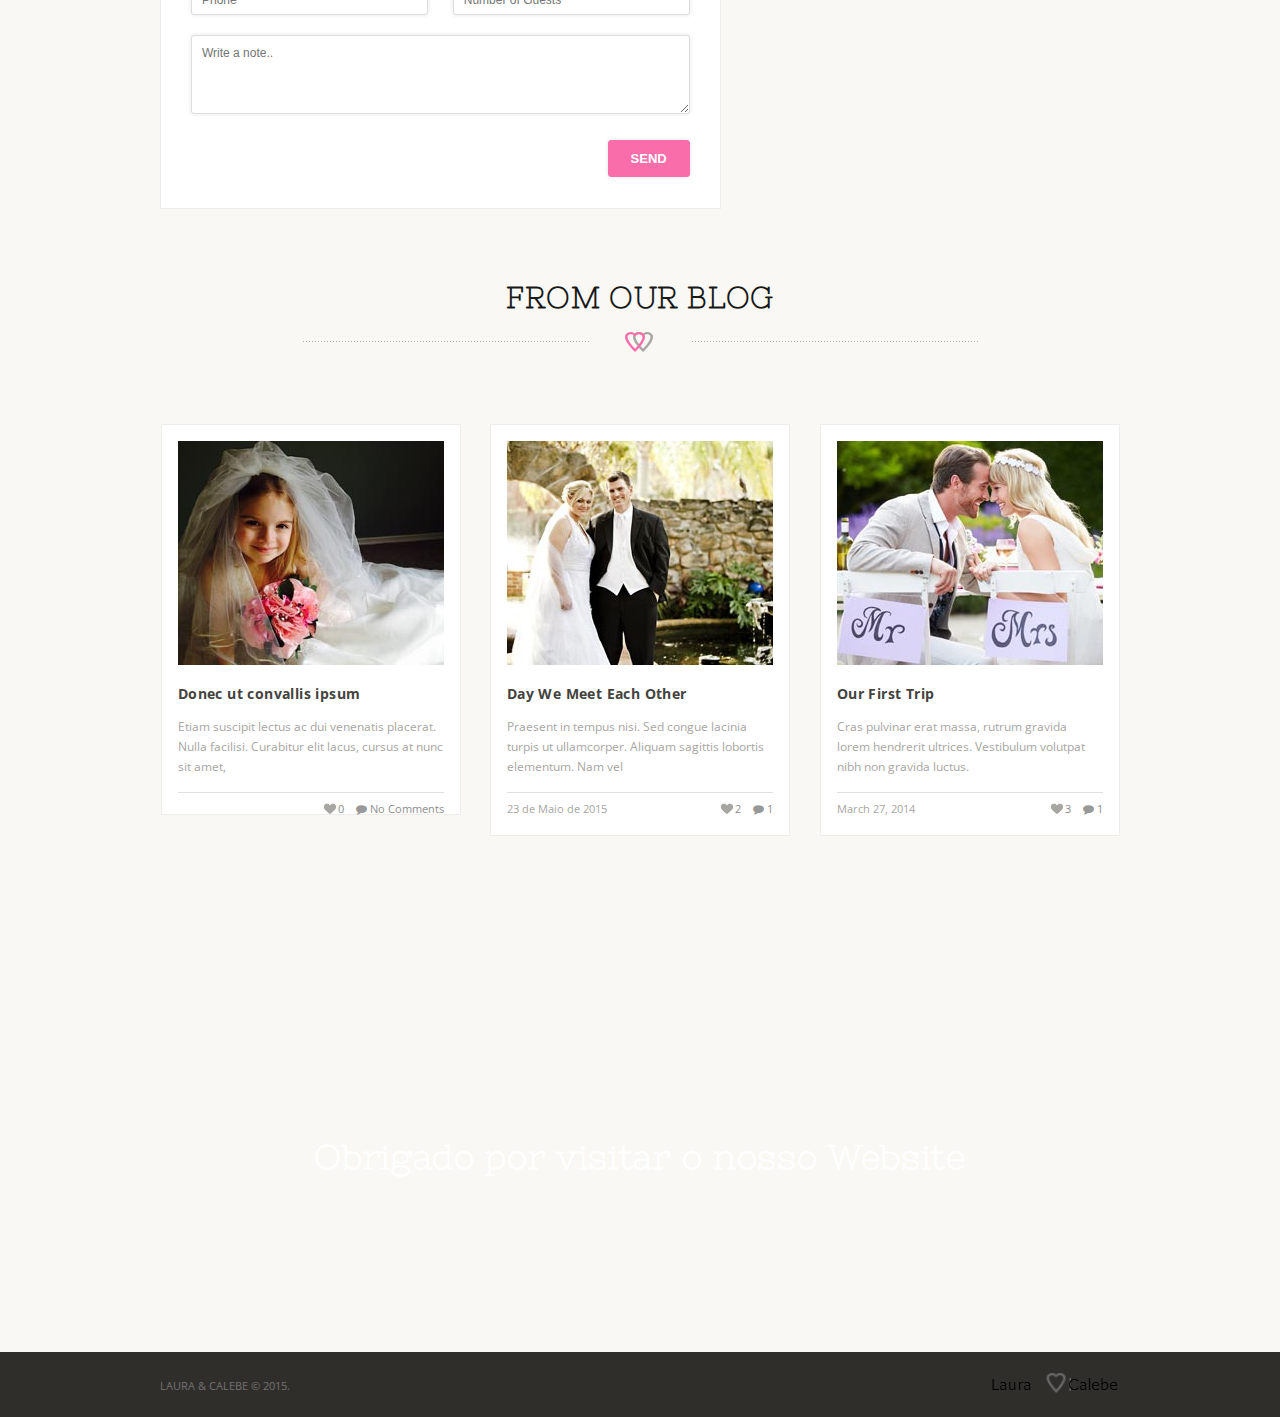
==== commit 765439dd: "ajustes" ====
--- a/index.html
+++ b/index.html
@@ -71,7 +71,7 @@
                         <div class="tallykit_slideshow_item_inner">
                             <div class="tk_slideshow_image_only_warp">
                                 <div class="tk_slideshow_image_holder">
-                                    <img src="images/content-images/Ellipse-box.png" alt="Image Only" draggable="false">
+                                    <img src="images/content-images/Ellipse-box1.png" alt="Image Only" draggable="false">
                                 </div>
                             </div>
                         </div>
@@ -245,7 +245,7 @@
 
             <div class="tallykit-blog-timeline-list">
                 <div class="tallykit-blog-author-img">
-                    <img src="images/content-images/blog-timeline-author-4-60x60.jpg" width="128" height="128" alt="">
+                    <img src="images/background-images/fotos/laura-foto60x60.jpg" width="128" height="128" alt="">
                 </div>
                 <div class="tallykit-blog-timeline-post">
                     <div class="tk-post-content">
@@ -270,7 +270,7 @@
 
             <div class="tallykit-blog-timeline-list">
                 <div class="tallykit-blog-author-img">
-                    <img src="images/content-images/blog-timeline-author-3-60x60.jpg" width="128" height="128" alt="">
+                    <img src="images/background-images/fotos/calebe-foto60x60.jpg" width="128" height="128" alt="">
                 </div>
                 <div class="tallykit-blog-timeline-post">
                     <div class="tk-post-content">
@@ -282,9 +282,7 @@
                         <span class="date"></span>
 
                         <div class="audio-embed entry-media">
-                            <iframe width="500" height="400"
-                                    src="https://w.soundcloud.com/player/?visual=true&amp;url=http%3A%2F%2Fapi.soundcloud.com%2Ftracks%2F148611712&amp;show_artwork=true&amp;maxwidth=500&amp;maxheight=750"></iframe>
-                        </div>
+                            <iframe width="500" height="400" scrolling="no" frameborder="no" src="https://w.soundcloud.com/player/?url=https%3A//api.soundcloud.com/tracks/46382115&amp;auto_play=false&amp;hide_related=false&amp;show_comments=true&amp;show_user=true&amp;show_reposts=false&amp;visual=true"></iframe> </div>
                     </div>
                 </div>
             </div>
@@ -292,7 +290,7 @@
 
             <div class="tallykit-blog-timeline-list">
                 <div class="tallykit-blog-author-img">
-                    <img src="images/content-images/blog-timeline-author-1-60x60.jpg" width="128" height="128" alt="">
+                    <img src="images/background-images/fotos/laura-foto60x60.jpg" width="128" height="128" alt="">
                 </div>
                 <div class="tallykit-blog-timeline-post">
                     <div class="tk-post-content">
@@ -322,7 +320,7 @@
 
             <div class="tallykit-blog-timeline-list">
                 <div class="tallykit-blog-author-img">
-                    <img src="images/content-images/blog-timeline-author-1-60x60.jpg" width="128" height="128" alt="">
+                    <img src="images/background-images/fotos/calebe-foto60x60.jpg" width="128" height="128" alt="">
                 </div>
                 <div class="tallykit-blog-timeline-post">
                     <div class="tk-post-content">
@@ -336,8 +334,8 @@
                         <span class="date"></span>
 
                         <div class="entry-image entry-media">
-                            <a href="images/background-images/fotos/laura_calebe600.jpg" data-prettyphoto="prettyPhoto"><img
-                                    width="590" height="479" src="images/background-images/fotos/laura_calebe600.jpg"
+                            <a href="images/background-images/fotos/img29.jpg" data-prettyphoto="prettyPhoto"><img
+                                    width="590" height="479" src="images/background-images/fotos/thumbnails/img29.jpg"
                                     class="attachment-image_format wp-post-image" alt=""></a>
                         </div>
                     </div>
@@ -348,7 +346,7 @@
 
             <div class="tallykit-blog-timeline-list">
                 <div class="tallykit-blog-author-img">
-                    <img src="images/content-images/blog-timeline-author-1-60x60.jpg" width="128" height="128" alt="">
+                    <img src="images/background-images/fotos/laura-foto60x60.jpg" width="128" height="128" alt="">
                 </div>
                 <div class="tallykit-blog-timeline-post">
                     <div class="tk-post-content">
@@ -364,8 +362,8 @@
                         <span class="date"></span>
 
                         <div class="entry-image entry-media">
-                            <a href="images/background-images/fotos/laura_calebe600.jpg" data-prettyphoto="prettyPhoto"><img
-                                    width="590" height="479" src="images/background-images/fotos/laura_calebe600.jpg"
+                            <a href="images/background-images/fotos/img07.jpg" data-prettyphoto="prettyPhoto"><img
+                                    width="590" height="479" src="images/background-images/fotos/thumbnails/img07.jpg"
                                     class="attachment-image_format wp-post-image" alt=""></a>
                         </div>
                     </div>
@@ -379,11 +377,11 @@
 
             <div class="tallykit-blog-timeline-list">
                 <div class="tallykit-blog-author-img">
-                    <img src="images/content-images/blog-timeline-author-1-60x60.jpg" width="128" height="128" alt="">
+                    <img src="images/background-images/fotos/calebe-foto60x60.jpg" width="128" height="128" alt="">
                 </div>
                 <div class="tallykit-blog-timeline-post">
                     <div class="tk-post-content">
-                        <h3><a href="#">e Eles</a></h3>
+                        <h3><a href="#">... até que ...</a></h3>
 
                         <p>Até que Calebe começou a demonstrar seu interesse, e a amiga da Laura foi
                             ponte de transmissão entres os dois, encorajando Laura, que após um período
@@ -398,8 +396,8 @@
                         <span class="date"></span>
 
                         <div class="entry-image entry-media">
-                            <a href="images/background-images/fotos/laura_calebe600.jpg" data-prettyphoto="prettyPhoto"><img
-                                    width="590" height="479" src="images/background-images/fotos/laura_calebe600.jpg"
+                            <a href="images/background-images/fotos/calebe-foto.jpg" data-prettyphoto="prettyPhoto"><img
+                                    width="180" height="180" src="images/background-images/fotos/thumbnails/calebe-foto.jpg"
                                     class="attachment-image_format wp-post-image" alt=""></a>
                         </div>
                     </div>
@@ -409,7 +407,7 @@
 
             <div class="tallykit-blog-timeline-list">
                 <div class="tallykit-blog-author-img">
-                    <img src="images/content-images/blog-timeline-author-1-60x60.jpg" width="128" height="128" alt="">
+                    <img src="images/background-images/fotos/laura-foto60x60.jpg" width="128" height="128" alt="">
                 </div>
                 <div class="tallykit-blog-timeline-post">
                     <div class="tk-post-content">
@@ -428,8 +426,8 @@
                         <span class="date"></span>
 
                         <div class="entry-image entry-media">
-                            <a href="images/background-images/fotos/laura_calebe600.jpg" data-prettyphoto="prettyPhoto"><img
-                                    width="590" height="479" src="images/background-images/fotos/laura_calebe600.jpg"
+                            <a href="images/background-images/fotos/na_janela.jpg" data-prettyphoto="prettyPhoto"><img
+                                    width="590" height="479" src="images/background-images/fotos/thumbnails/img10.jpg"
                                     class="attachment-image_format wp-post-image" alt=""></a>
                         </div>
                     </div>
@@ -442,7 +440,7 @@
 
             <div class="tallykit-blog-timeline-list">
                 <div class="tallykit-blog-author-img">
-                    <img src="images/content-images/blog-timeline-author-1-60x60.jpg" width="128" height="128" alt="">
+                    <img src="images/background-images/fotos/calebe-foto60x60.jpg" width="128" height="128" alt="">
                 </div>
                 <div class="tallykit-blog-timeline-post">
                     <div class="tk-post-content">
@@ -457,8 +455,8 @@
                         <span class="date"></span>
 
                         <div class="entry-image entry-media">
-                            <a href="images/background-images/fotos/laura_calebe600.jpg" data-prettyphoto="prettyPhoto"><img
-                                    width="590" height="479" src="images/background-images/fotos/laura_calebe600.jpg"
+                            <a href="images/background-images/fotos/laura-foto-inicio.jpg" data-prettyphoto="prettyPhoto"><img
+                                    width="180" height="180" src="images/background-images/fotos/thumbnails/laura-foto.jpg"
                                     class="attachment-image_format wp-post-image" alt=""></a>
                         </div>
                     </div>
@@ -472,7 +470,7 @@
 
             <div class="tallykit-blog-timeline-list">
                 <div class="tallykit-blog-author-img">
-                    <img src="images/content-images/blog-timeline-author-1-60x60.jpg" width="128" height="128" alt="">
+                    <img src="images/background-images/fotos/laura-foto60x60.jpg" width="128" height="128" alt="">
                 </div>
                 <div class="tallykit-blog-timeline-post">
                     <div class="tk-post-content">
@@ -487,8 +485,8 @@
                         <span class="date"></span>
 
                         <div class="entry-image entry-media">
-                            <a href="images/background-images/fotos/laura_calebe600.jpg" data-prettyphoto="prettyPhoto"><img
-                                    width="590" height="479" src="images/background-images/fotos/laura_calebe600.jpg"
+                            <a href="images/background-images/fotos/foto_inicio.jpg" data-prettyphoto="prettyPhoto"><img
+                                    width="590" height="479" src="images/background-images/fotos/thumbnails/foto_inicio.jpg"
                                     class="attachment-image_format wp-post-image" alt=""></a>
                         </div>
                     </div>
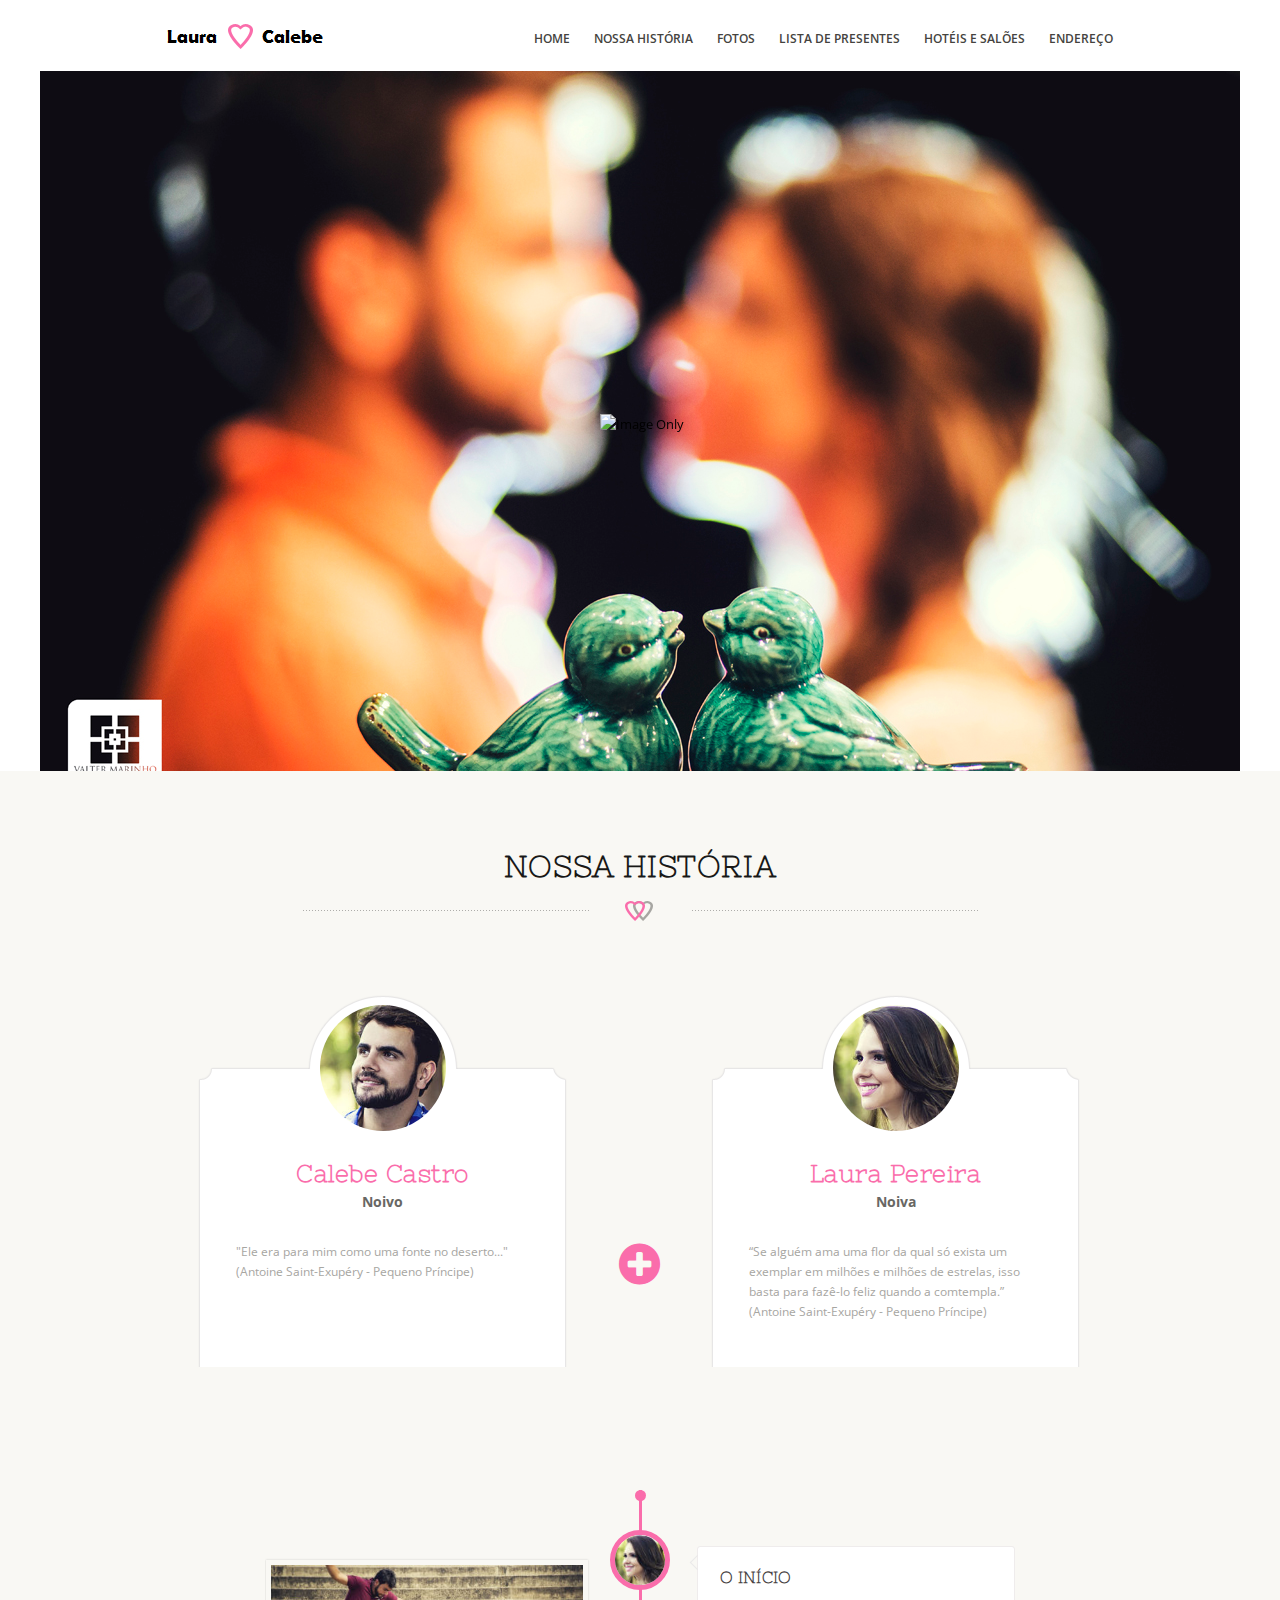
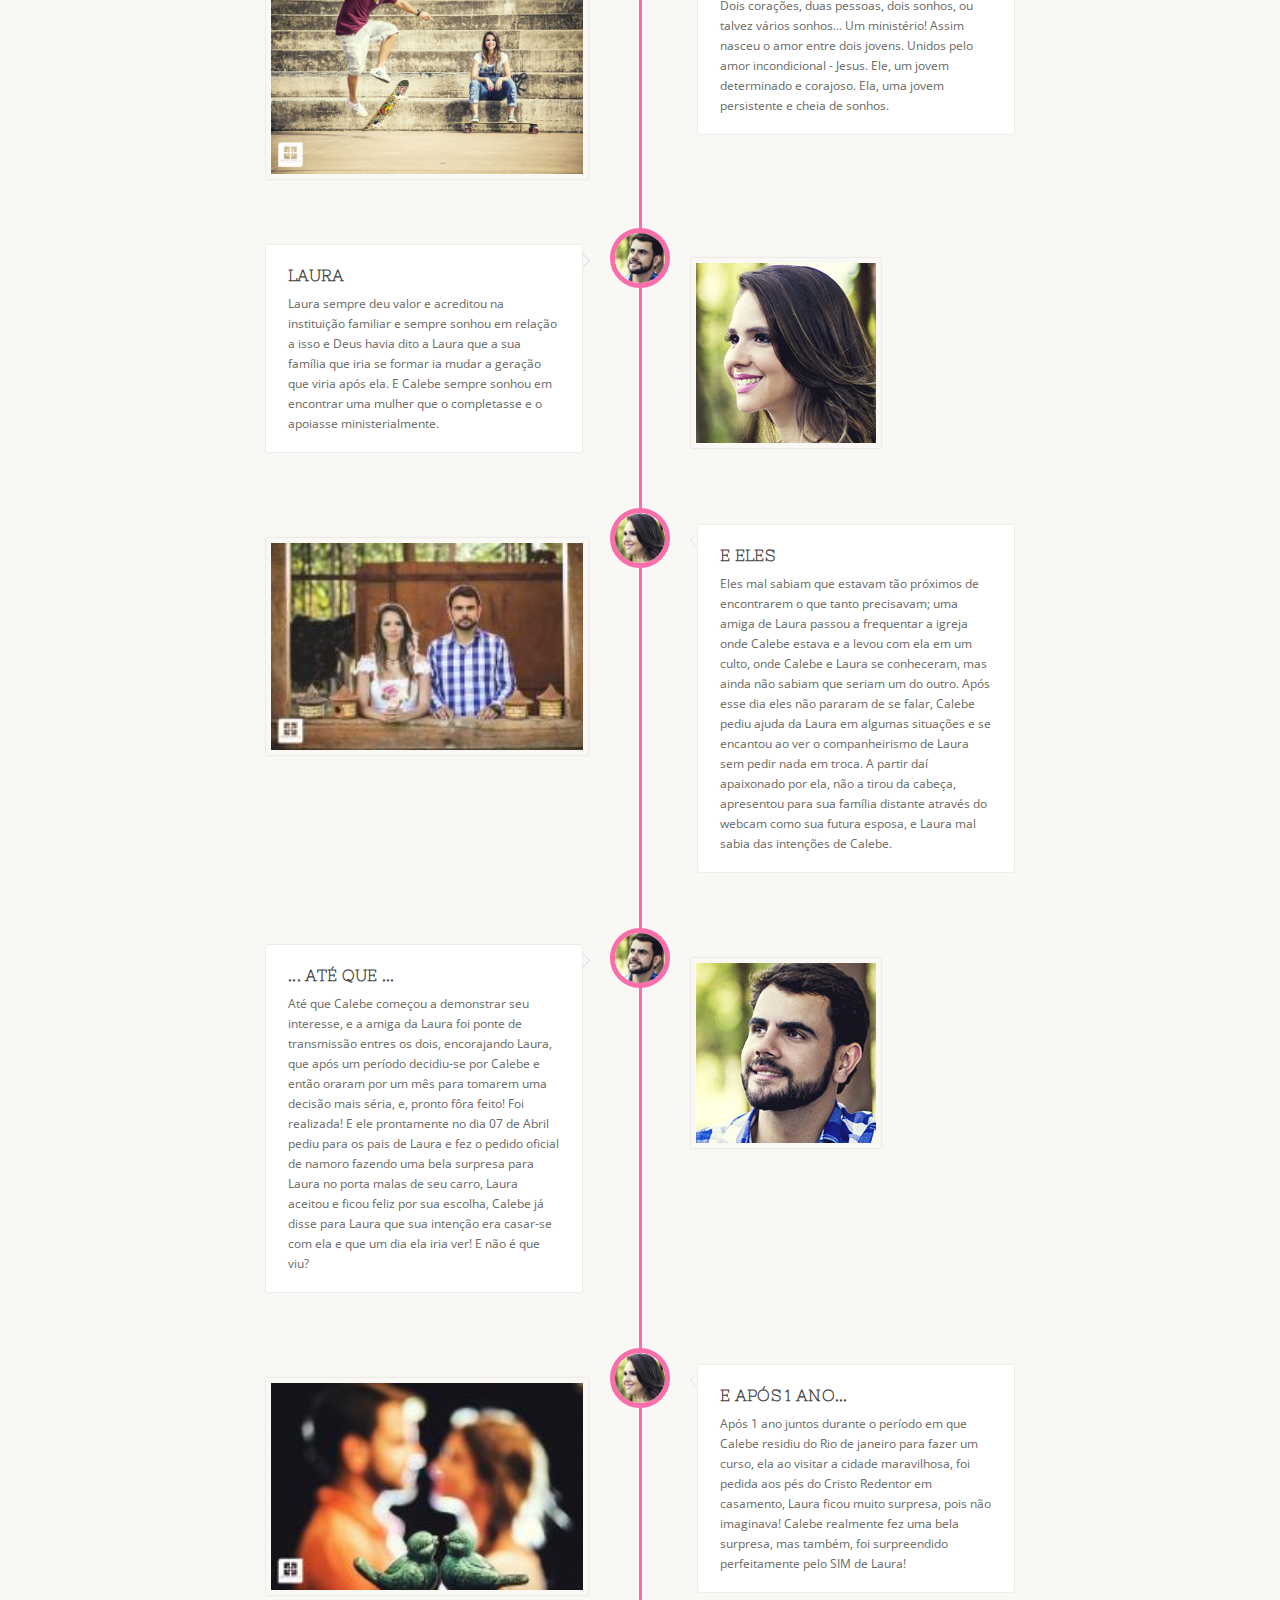
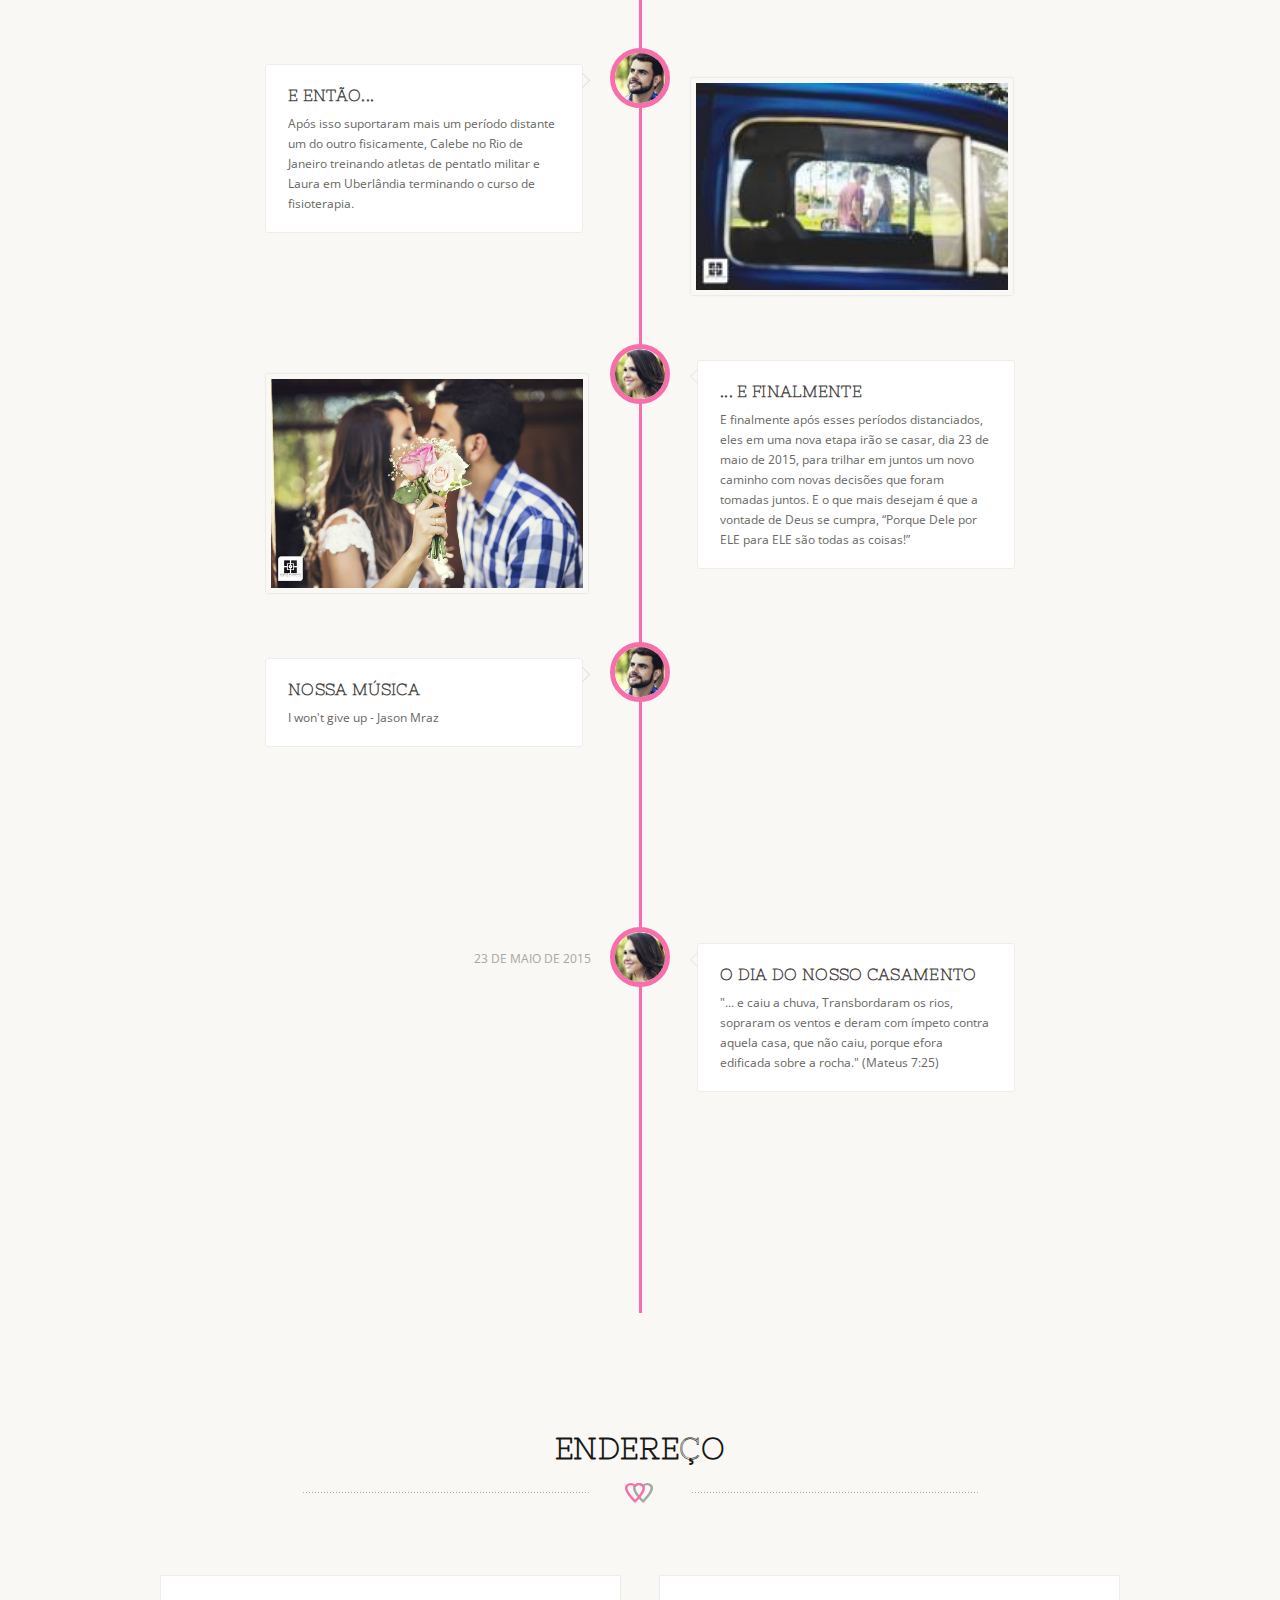
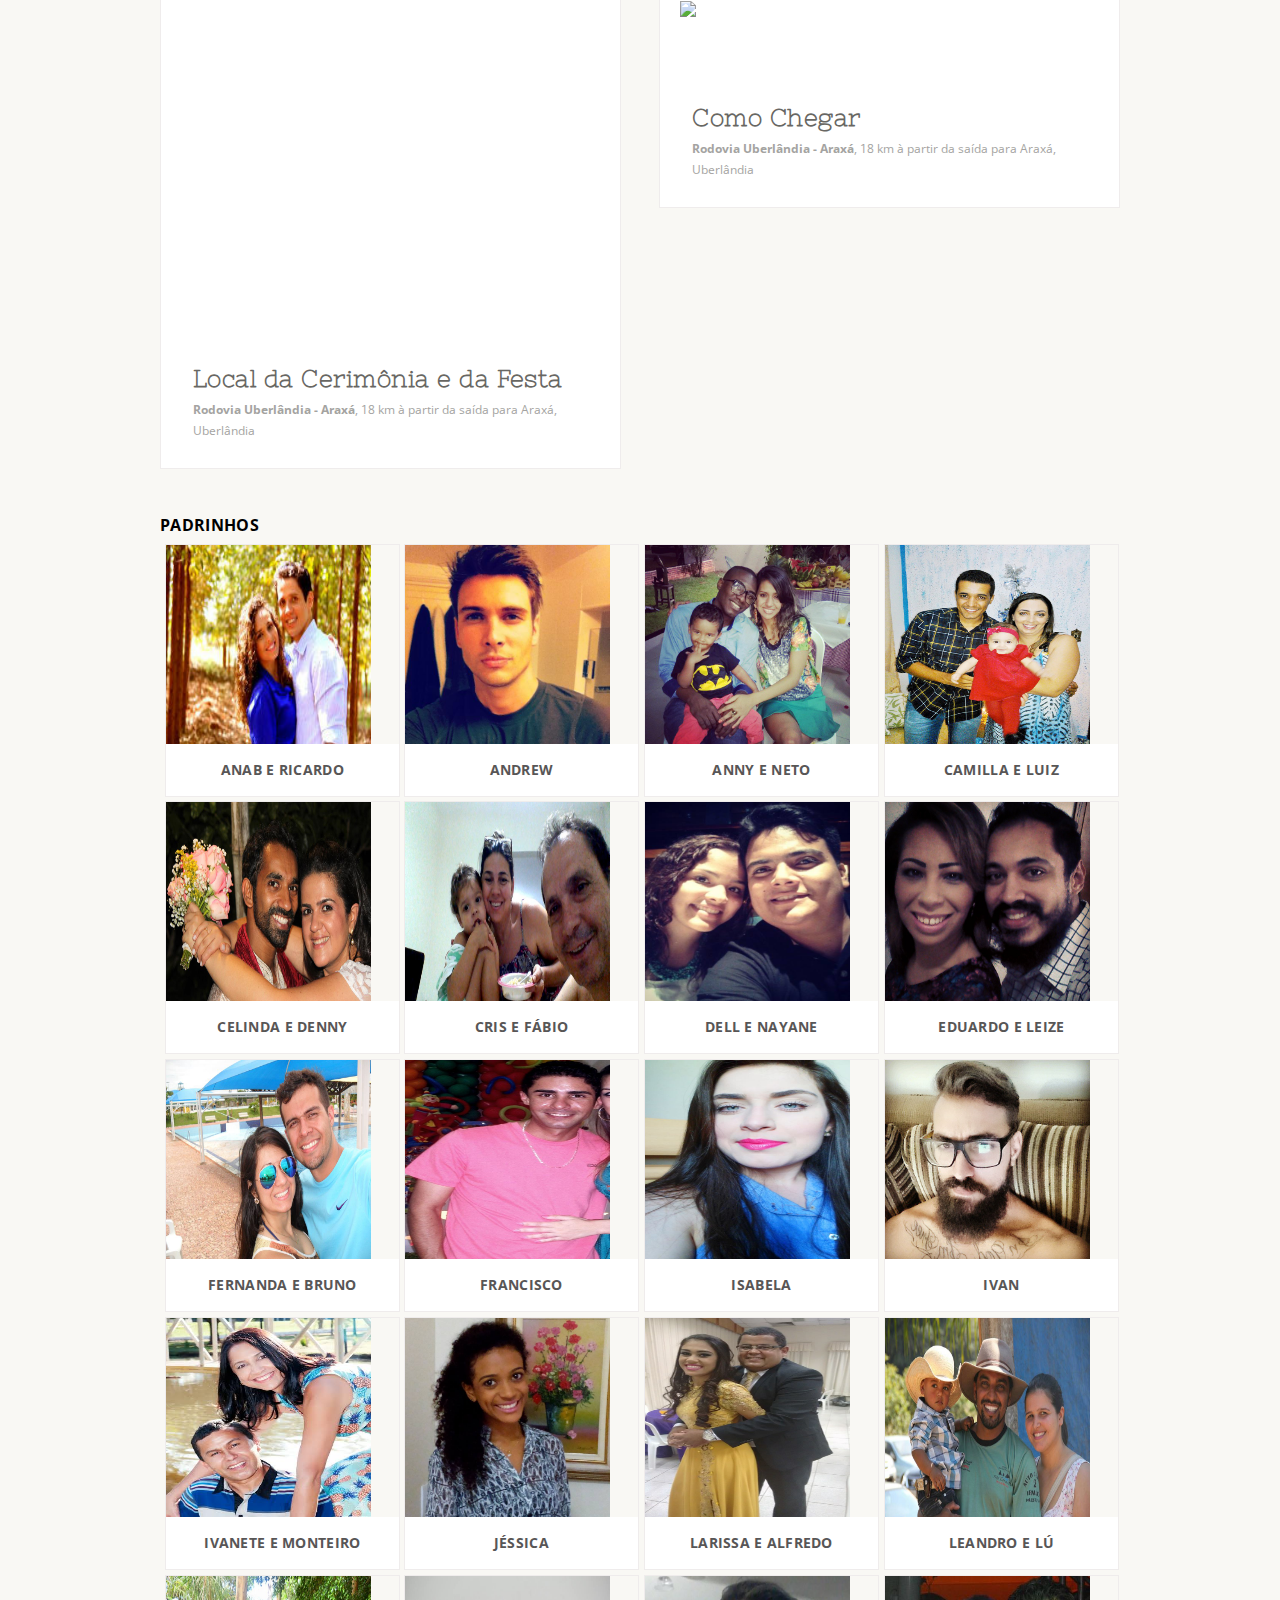
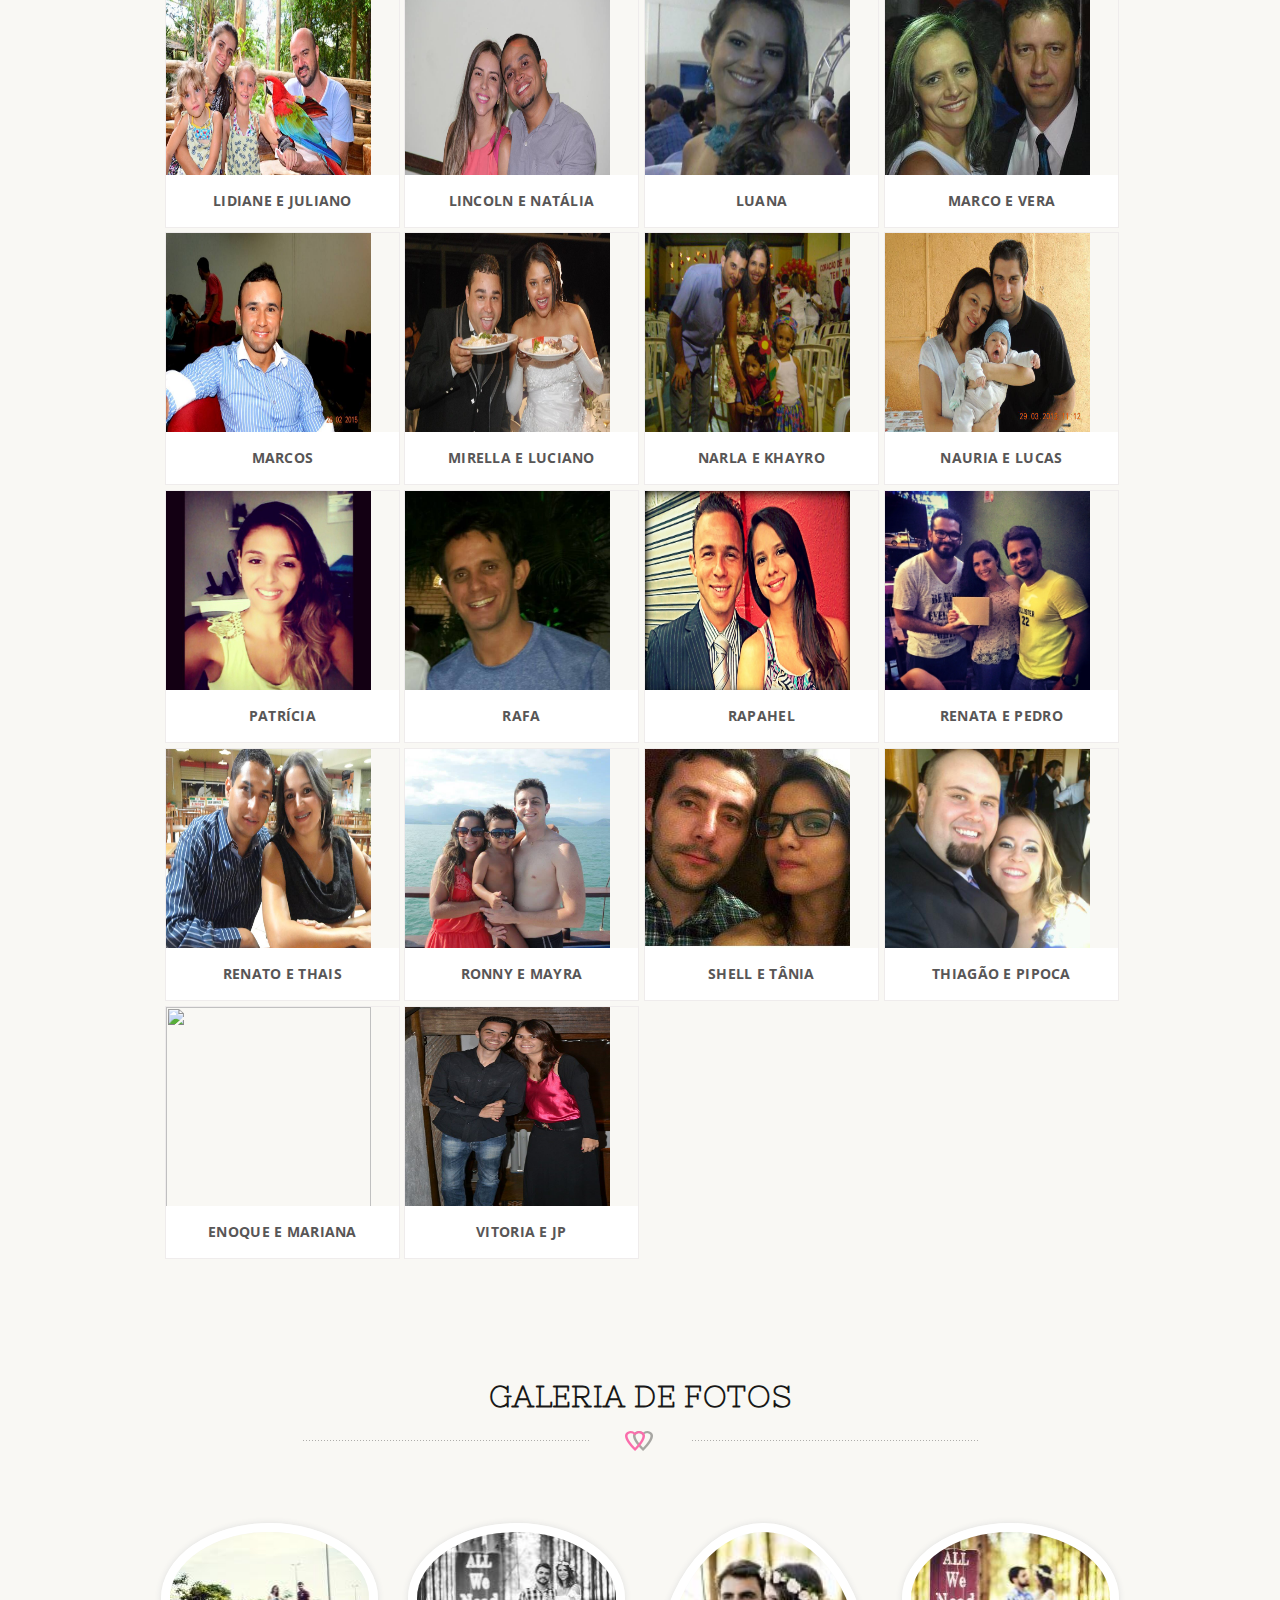
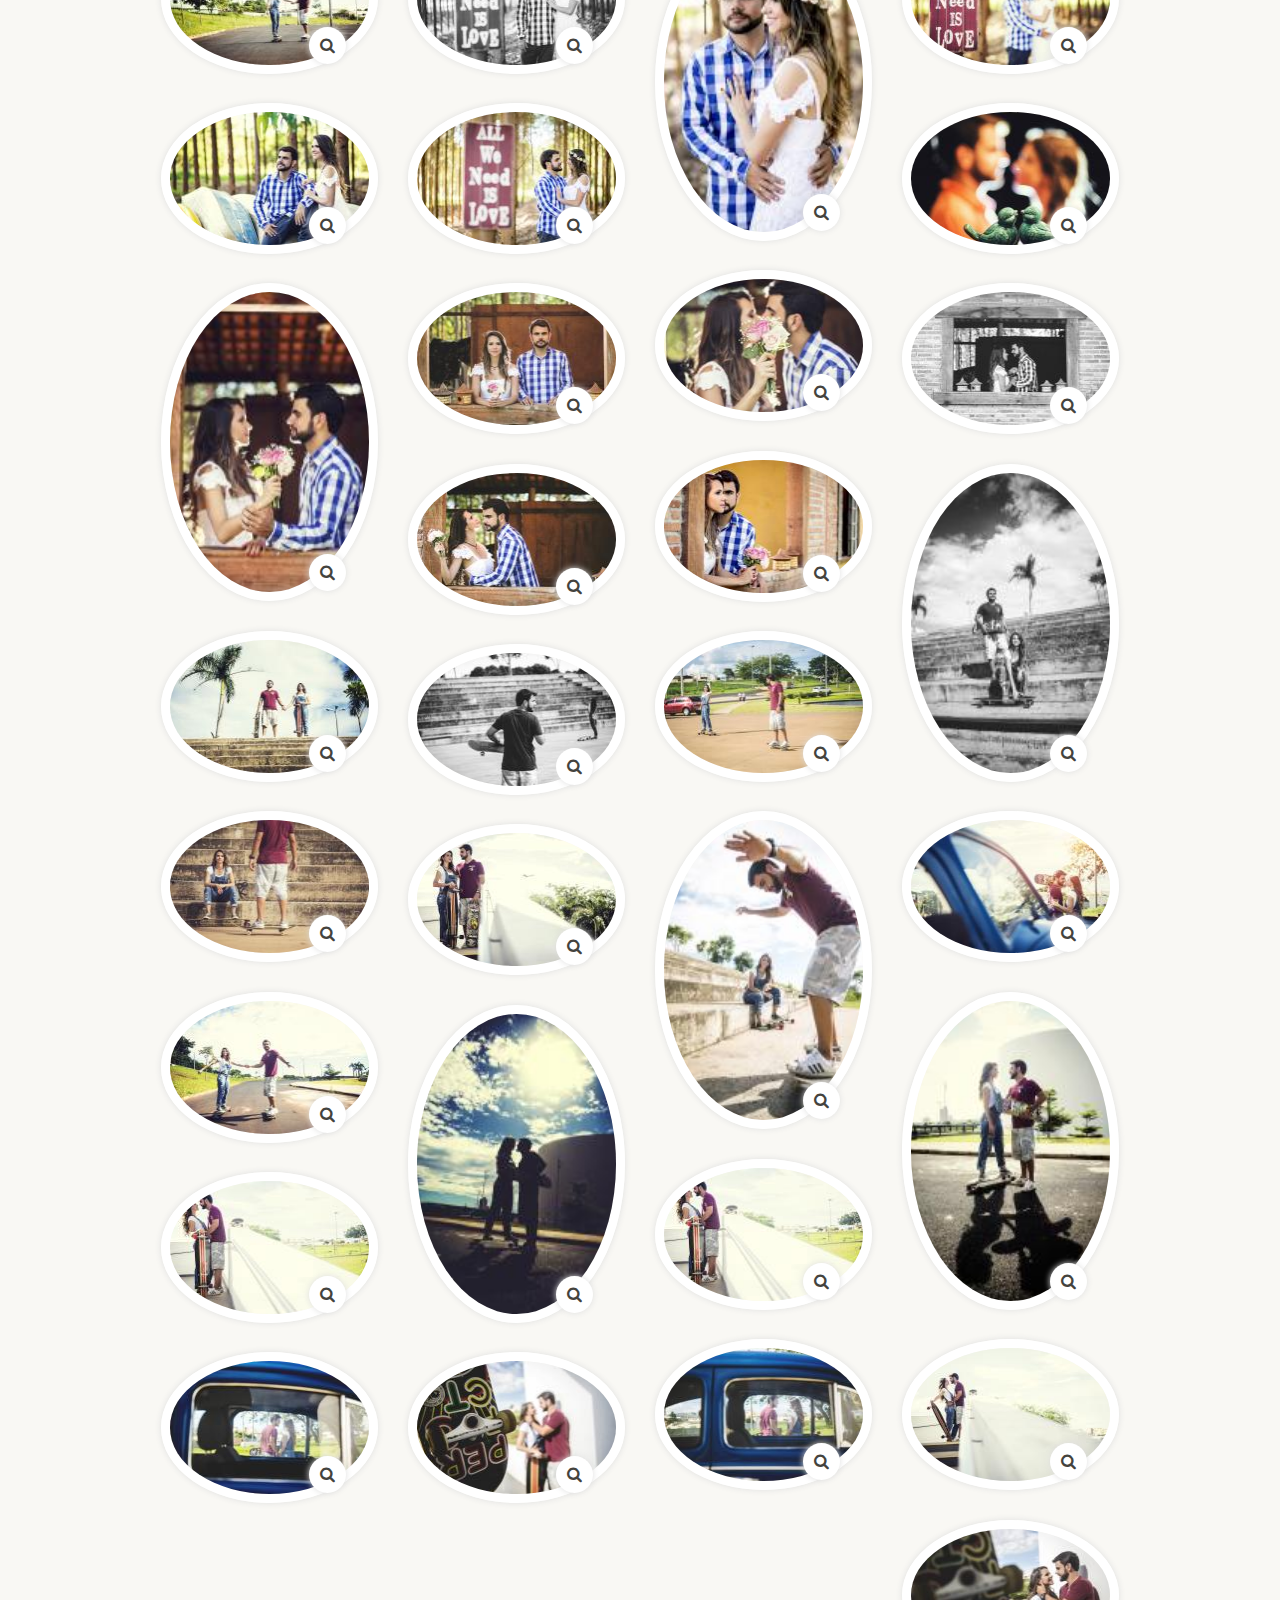
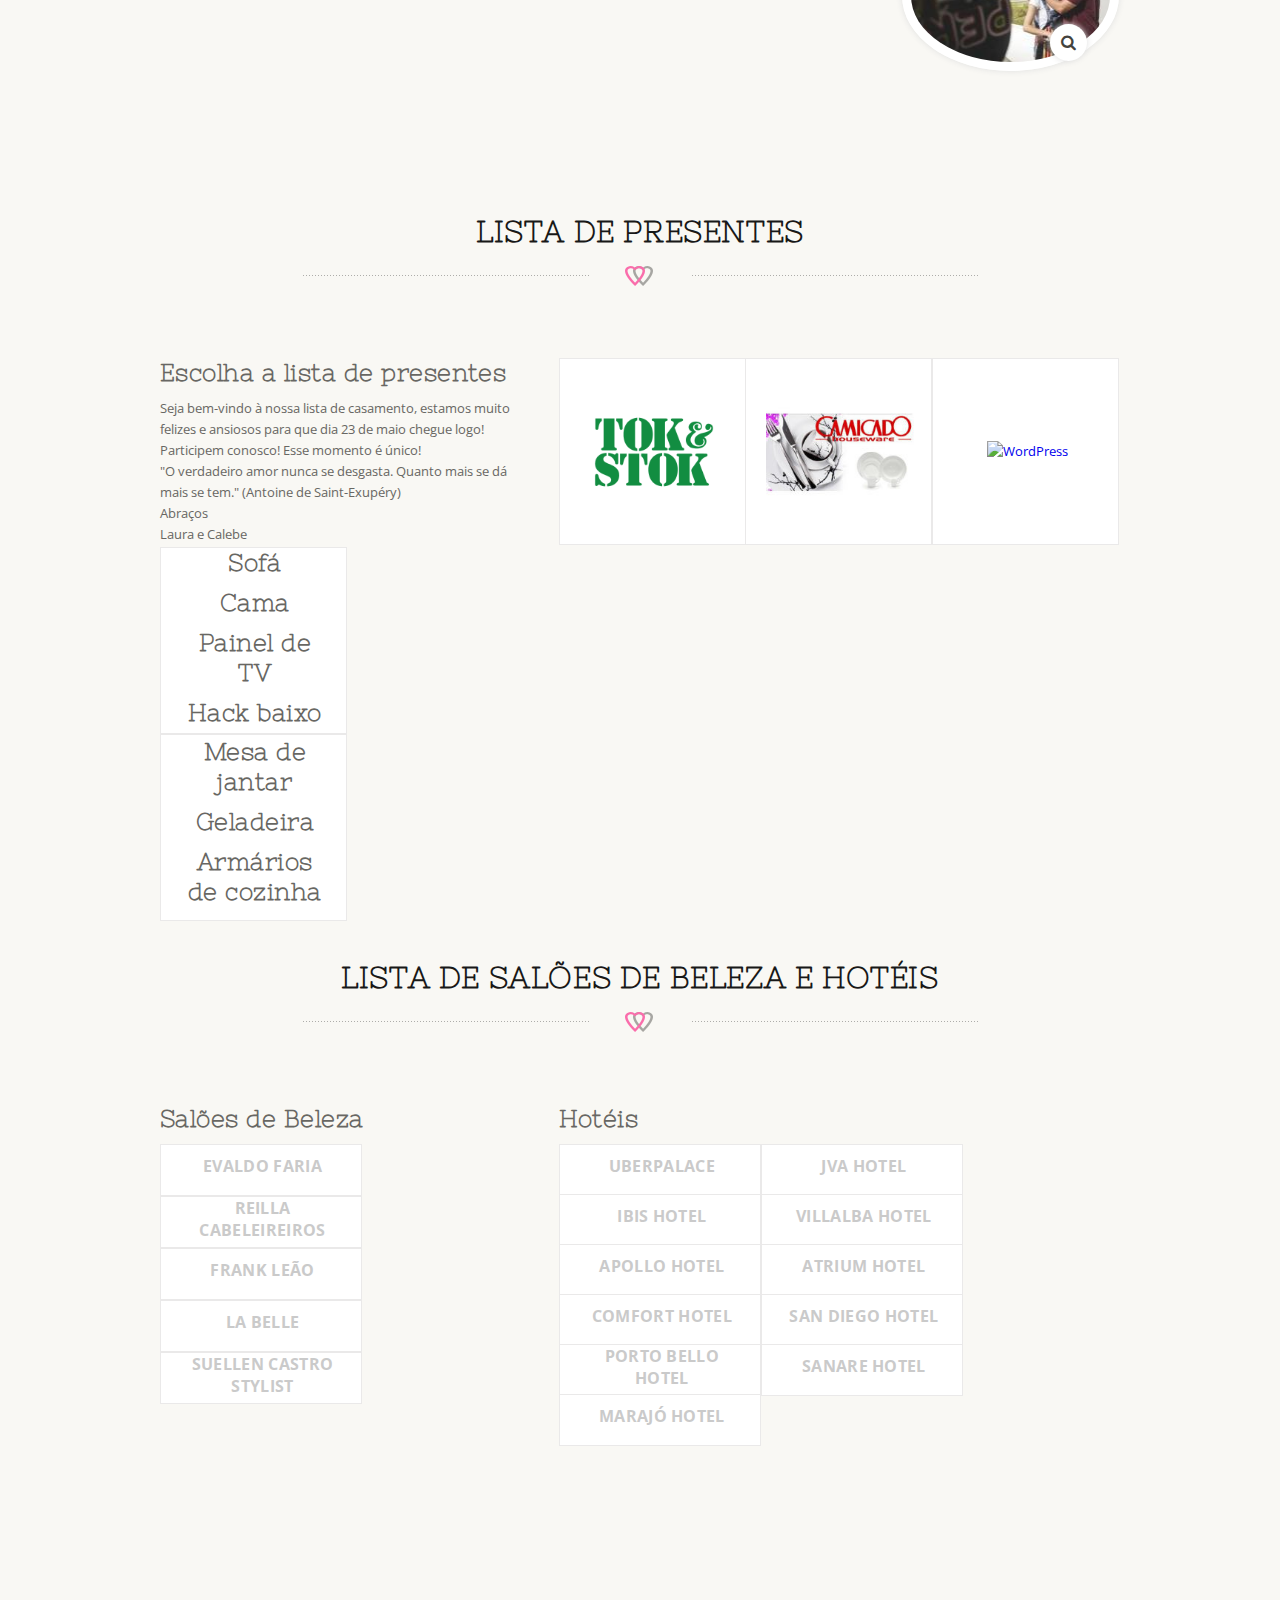
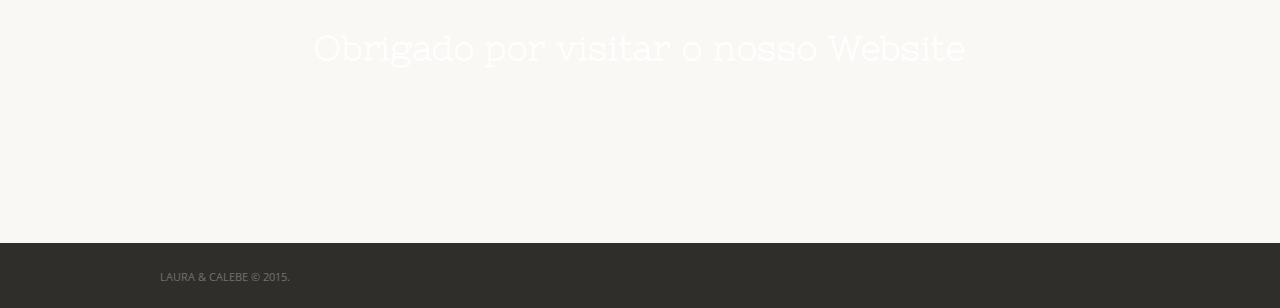
==== commit a623aad7: "ajustes" ====
--- a/index.html
+++ b/index.html
@@ -27,11 +27,12 @@
 
 <div id="header">
     <div id="header-inner">
-
+ 
         <div class="tally-social-icons">
-            <a href="#" class="" title="Linkedin" rel="nofollow" target="_blank"><i class="fa fa-linkedin"></i></a>
+         <!--   <a href="#" class="" title="Linkedin" rel="nofollow" target="_blank"><i class="fa fa-linkedin"></i></a>
             <a href="#" class="" title="Twitter" rel="nofollow" target="_blank"><i class="fa fa-twitter"></i></a>
             <a href="#" class="" title="Facebook" rel="nofollow" target="_blank"><i class="fa fa-facebook"></i></a>
+             -->
         </div>
 
 
@@ -44,12 +45,13 @@
 
         <div class="main-nav hheight">
             <ul>
-                <li><a href="#wrapper">Home</a></li>
+                <li><a href="#section-wedding">Home</a></li>
                 <li><a href="#section-about">Nossa História</a></li>
-                <li><a href="#section-wedding">O Casamento</a></li>
                 <li><a href="#section-gallery">Fotos</a></li>
                 <li><a href="#section-gifts">Lista de Presentes</a></li>
-                <li><a href="#section-blog">Blog</a></li>
+                <li><a href="#section-hoteis">Hotéis e Salões</a></li>
+                <li><a href="#section-endereco">Endereço</a></li>
+          <!--       <li><a href="#section-blog">Blog</a></li> -->
             </ul>
         </div>
 
@@ -120,20 +122,10 @@
 
 
                 <li>
-
-                    <div class="tallykit_slideshow_item video-only tk-backgroung-img4">
+                	<div class="tallykit_slideshow_item caption-center tk-backgroung-img4 tk-color">
                         <div class="tallykit_slideshow_item_inner">
-                            <div class="tk_slideshow_video_only_warp">
-                                <a class="tk-slideshow-video-popup-link" href="#tk-slideshow-video-popup-5"><i
-                                        class="fa fa-play-circle-o"></i></a>
-
-                                <div style="display:none">
-                                    <div id="tk-slideshow-video-popup-5" class="tk-slideshow-video-popup">
-                                        <div class="fluid-width-video-wrapper" style="padding-top: 56.2%;">
-                                            <iframe width="854" height="510" src="https://www.youtube.com/embed/Ysjc63HCbII" frameborder="0" allowfullscreen></iframe>
-                                        </div>
-                                        <button title="Close (Esc)" type="button" class="mfp-close">×</button>
-                                    </div>
+                            <div class="tk_slideshow_caption_center_warp">
+                                <div class="tk_slideshow_content_holder">
                                 </div>
                             </div>
                         </div>
@@ -227,7 +219,7 @@
             <div class="tallykit-about-content">
                 “Se alguém ama uma flor da qual só exista um exemplar em milhões e
                 milhões de estrelas, isso basta para fazê-lo feliz quando a comtempla.”
-<br>
+				<br>
                 (Antoine Saint-Exupéry - Pequeno Príncipe)
             </div>
 
@@ -237,144 +229,91 @@
         <div class="clear"></div>
         <div class="tallykit-shortcode-divider tallykit-shortcode-divider-style-none divider-margin4"></div>
         <div class="clear"></div>
-
 
         <div class="tallykit-blog-timeline">
             <div class="line"></div>
 
-
+			<!-- linha do tempo -->
+			<div class="tallykit-blog-timeline-list">
+                <div class="tallykit-blog-author-img">
+                    <img src="images/background-images/fotos/laura-foto60x60.jpg" width="128" height="128" alt="">
+                </div>
+                <div class="tallykit-blog-timeline-post">
+                    <div class="tk-post-content">
+                        <h3><a href="#">O início</a></h3>
+
+                        <p>Dois corações, duas pessoas, dois sonhos, ou talvez vários sonhos... Um
+                            ministério! Assim nasceu o amor entre dois jovens. Unidos pelo amor incondicional -
+                            Jesus. Ele, um jovem determinado e corajoso. Ela, uma jovem persistente e cheia de
+                            sonhos.</p>
+                    </div>
+                    <div class="tk-timeline-thum">
+                        <span class="date"></span>
+
+                        <div class="entry-image entry-media">
+                            <a href="images/background-images/fotos/foto_inicio.jpg" data-prettyphoto="prettyPhoto"><img
+                                    width="590" height="479" src="images/background-images/fotos/thumbnails/foto_inicio.jpg"
+                                    class="attachment-image_format wp-post-image" alt=""></a>
+                        </div>
+                    </div>
+                </div>
+            </div>
+            
+            <div class="tallykit-blog-timeline-list">
+                <div class="tallykit-blog-author-img">
+                    <img src="images/background-images/fotos/calebe-foto60x60.jpg" width="128" height="128" alt="">
+                </div>
+                <div class="tallykit-blog-timeline-post">
+                    <div class="tk-post-content">
+                        <h3><a href="#">Laura</a></h3>
+
+                        <p>Laura sempre deu valor e acreditou na instituição familiar e sempre sonhou
+                            em relação a isso e Deus havia dito a Laura que a sua família que iria se formar ia
+                            mudar a geração que viria após ela. E Calebe sempre sonhou em encontrar uma
+                            mulher que o completasse e o apoiasse ministerialmente.</p>
+                    </div>
+                    <div class="tk-timeline-thum">
+                        <span class="date"></span>
+
+                        <div class="entry-image entry-media">
+                            <a href="images/background-images/fotos/laura-foto-inicio.jpg" data-prettyphoto="prettyPhoto"><img
+                                    width="180" height="180" src="images/background-images/fotos/thumbnails/laura-foto.jpg"
+                                    class="attachment-image_format wp-post-image" alt=""></a>
+                        </div>
+                    </div>
+                </div>
+            </div>
+            
             <div class="tallykit-blog-timeline-list">
                 <div class="tallykit-blog-author-img">
                     <img src="images/background-images/fotos/laura-foto60x60.jpg" width="128" height="128" alt="">
                 </div>
                 <div class="tallykit-blog-timeline-post">
                     <div class="tk-post-content">
-                        <h3><a href="#">O dia do nosso casamento</a></h3>
-
-                        <p>
-                            "... e caiu a chuva, Transbordaram os rios, sopraram os ventos e deram com ímpeto contra aquela
-                            casa, que não caiu, porque efora edificada sobre a rocha." (Mateus 7:25)
-                        </p>
-                    </div>
-                    <div class="tk-timeline-thum">
-                        <span class="date">23 de Maio de 2015</span>
-
-                        <div class="entry-video-om entry-media">
-                            <iframe width="500" height="281" src="https://www.youtube.com/embed/wWTb0-aERZU" frameborder="0" allowfullscreen></iframe>
-                        </div>
-                    </div>
-                </div>
-            </div>
-
-
-
-            <div class="tallykit-blog-timeline-list">
-                <div class="tallykit-blog-author-img">
-                    <img src="images/background-images/fotos/calebe-foto60x60.jpg" width="128" height="128" alt="">
-                </div>
-                <div class="tallykit-blog-timeline-post">
-                    <div class="tk-post-content">
-                        <h3><a href="#">Nossa Música</a></h3>
-
-                        <p> I won't give up - Jason Mraz </p>
+                        <h3><a href="#">e Eles</a></h3>
+
+                        <p>Eles mal sabiam que estavam tão próximos de encontrarem o que tanto
+                            precisavam; uma amiga de Laura passou a frequentar a igreja onde Calebe estava e a
+                            levou com ela em um culto, onde Calebe e Laura se conheceram, mas ainda não
+                            sabiam que seriam um do outro. Após esse dia eles não pararam de se falar, Calebe
+                            pediu ajuda da Laura em algumas situações e se encantou ao ver o companheirismo
+                            de Laura sem pedir nada em troca. A partir daí apaixonado por ela, não a tirou da
+                            cabeça, apresentou para sua família distante através do webcam como sua futura
+                            esposa, e Laura mal sabia das intenções de Calebe.</p>
                     </div>
                     <div class="tk-timeline-thum">
                         <span class="date"></span>
 
-                        <div class="audio-embed entry-media">
-                            <iframe width="500" height="400" scrolling="no" frameborder="no" src="https://w.soundcloud.com/player/?url=https%3A//api.soundcloud.com/tracks/46382115&amp;auto_play=false&amp;hide_related=false&amp;show_comments=true&amp;show_user=true&amp;show_reposts=false&amp;visual=true"></iframe> </div>
-                    </div>
-                </div>
-            </div>
-
-
-            <div class="tallykit-blog-timeline-list">
-                <div class="tallykit-blog-author-img">
-                    <img src="images/background-images/fotos/laura-foto60x60.jpg" width="128" height="128" alt="">
-                </div>
-                <div class="tallykit-blog-timeline-post">
-                    <div class="tk-post-content">
-                        <h3><a href="#">... e finalmente</a></h3>
-
-                        <p>
-                            E finalmente após esses períodos distanciados, eles em uma nova etapa irão
-                            se casar, dia 23 de maio de 2015, para trilhar em juntos um novo caminho com novas
-                            decisões que foram tomadas juntos. E o que mais desejam é que a vontade de Deus
-                            se cumpra, “Porque Dele por ELE para ELE são todas as coisas!”
-                        </p>
-                    </div>
-                    <div class="tk-timeline-thum">
-                        <span class="date"></span>
-
                         <div class="entry-image entry-media">
-                            <a href="images/background-images/fotos/laura_calebe600.jpg" data-prettyphoto="prettyPhoto"><img
-                                    width="590" height="479" src="images/background-images/fotos/laura_calebe600.jpg"
+                            <a href="images/background-images/fotos/na_janela.jpg" data-prettyphoto="prettyPhoto"><img
+                                    width="590" height="479" src="images/background-images/fotos/thumbnails/img10.jpg"
                                     class="attachment-image_format wp-post-image" alt=""></a>
                         </div>
                     </div>
                 </div>
             </div>
-
-
-
-
-            <div class="tallykit-blog-timeline-list">
-                <div class="tallykit-blog-author-img">
-                    <img src="images/background-images/fotos/calebe-foto60x60.jpg" width="128" height="128" alt="">
-                </div>
-                <div class="tallykit-blog-timeline-post">
-                    <div class="tk-post-content">
-                        <h3><a href="#">e então...</a></h3>
-
-                        <p>Após isso suportaram mais um período distante um do outro fisicamente,
-                            Calebe no Rio de Janeiro treinando atletas de pentatlo militar e Laura em Uberlândia
-                            terminando o curso de fisioterapia.</p>
-                    </div>
-                    <div class="tk-timeline-thum">
-                        <span class="date"></span>
-
-                        <div class="entry-image entry-media">
-                            <a href="images/background-images/fotos/img29.jpg" data-prettyphoto="prettyPhoto"><img
-                                    width="590" height="479" src="images/background-images/fotos/thumbnails/img29.jpg"
-                                    class="attachment-image_format wp-post-image" alt=""></a>
-                        </div>
-                    </div>
-                </div>
-            </div>
-
-
-
-            <div class="tallykit-blog-timeline-list">
-                <div class="tallykit-blog-author-img">
-                    <img src="images/background-images/fotos/laura-foto60x60.jpg" width="128" height="128" alt="">
-                </div>
-                <div class="tallykit-blog-timeline-post">
-                    <div class="tk-post-content">
-                        <h3><a href="#">e após 1 ano...</a></h3>
-
-                        <p>Após 1 ano juntos durante o período em que Calebe residiu do Rio de janeiro
-                            para fazer um curso, ela ao visitar a cidade maravilhosa, foi pedida aos pés do Cristo
-                            Redentor em casamento, Laura ficou muito surpresa, pois não imaginava! Calebe
-                            realmente fez uma bela surpresa, mas também, foi surpreendido perfeitamente pelo
-                            SIM de Laura!</p>
-                    </div>
-                    <div class="tk-timeline-thum">
-                        <span class="date"></span>
-
-                        <div class="entry-image entry-media">
-                            <a href="images/background-images/fotos/img07.jpg" data-prettyphoto="prettyPhoto"><img
-                                    width="590" height="479" src="images/background-images/fotos/thumbnails/img07.jpg"
-                                    class="attachment-image_format wp-post-image" alt=""></a>
-                        </div>
-                    </div>
-                </div>
-            </div>
-
-
-
-
-
-
+            
+            
             <div class="tallykit-blog-timeline-list">
                 <div class="tallykit-blog-author-img">
                     <img src="images/background-images/fotos/calebe-foto60x60.jpg" width="128" height="128" alt="">
@@ -403,95 +342,131 @@
                     </div>
                 </div>
             </div>
-
-
+            
+            
             <div class="tallykit-blog-timeline-list">
                 <div class="tallykit-blog-author-img">
                     <img src="images/background-images/fotos/laura-foto60x60.jpg" width="128" height="128" alt="">
                 </div>
                 <div class="tallykit-blog-timeline-post">
                     <div class="tk-post-content">
-                        <h3><a href="#">e Eles</a></h3>
-
-                        <p>Eles mal sabiam que estavam tão próximos de encontrarem o que tanto
-                            precisavam; uma amiga de Laura passou a frequentar a igreja onde Calebe estava e a
-                            levou com ela em um culto, onde Calebe e Laura se conheceram, mas ainda não
-                            sabiam que seriam um do outro. Após esse dia eles não pararam de se falar, Calebe
-                            pediu ajuda da Laura em algumas situações e se encantou ao ver o companheirismo
-                            de Laura sem pedir nada em troca. A partir daí apaixonado por ela, não a tirou da
-                            cabeça, apresentou para sua família distante através do webcam como sua futura
-                            esposa, e Laura mal sabia das intenções de Calebe.</p>
+                        <h3><a href="#">e após 1 ano...</a></h3>
+
+                        <p>Após 1 ano juntos durante o período em que Calebe residiu do Rio de janeiro
+                            para fazer um curso, ela ao visitar a cidade maravilhosa, foi pedida aos pés do Cristo
+                            Redentor em casamento, Laura ficou muito surpresa, pois não imaginava! Calebe
+                            realmente fez uma bela surpresa, mas também, foi surpreendido perfeitamente pelo
+                            SIM de Laura!</p>
                     </div>
                     <div class="tk-timeline-thum">
                         <span class="date"></span>
 
                         <div class="entry-image entry-media">
-                            <a href="images/background-images/fotos/na_janela.jpg" data-prettyphoto="prettyPhoto"><img
-                                    width="590" height="479" src="images/background-images/fotos/thumbnails/img10.jpg"
+                            <a href="images/background-images/fotos/img07.jpg" data-prettyphoto="prettyPhoto"><img
+                                    width="590" height="479" src="images/background-images/fotos/thumbnails/img07.jpg"
                                     class="attachment-image_format wp-post-image" alt=""></a>
                         </div>
                     </div>
                 </div>
             </div>
-
-
-
-
-
+            
+            
+             <div class="tallykit-blog-timeline-list">
+                <div class="tallykit-blog-author-img">
+                    <img src="images/background-images/fotos/calebe-foto60x60.jpg" width="128" height="128" alt="">
+                </div>
+                <div class="tallykit-blog-timeline-post">
+                    <div class="tk-post-content">
+                        <h3><a href="#">e então...</a></h3>
+
+                        <p>Após isso suportaram mais um período distante um do outro fisicamente,
+                            Calebe no Rio de Janeiro treinando atletas de pentatlo militar e Laura em Uberlândia
+                            terminando o curso de fisioterapia.</p>
+                    </div>
+                    <div class="tk-timeline-thum">
+                        <span class="date"></span>
+
+                        <div class="entry-image entry-media">
+                            <a href="images/background-images/fotos/img29.jpg" data-prettyphoto="prettyPhoto"><img
+                                    width="590" height="479" src="images/background-images/fotos/thumbnails/img29.jpg"
+                                    class="attachment-image_format wp-post-image" alt=""></a>
+                        </div>
+                    </div>
+                </div>
+            </div>
+            
+            
+            <div class="tallykit-blog-timeline-list">
+                <div class="tallykit-blog-author-img">
+                    <img src="images/background-images/fotos/laura-foto60x60.jpg" width="128" height="128" alt="">
+                </div>
+                <div class="tallykit-blog-timeline-post">
+                    <div class="tk-post-content">
+                        <h3><a href="#">... e finalmente</a></h3>
+
+                        <p>
+                            E finalmente após esses períodos distanciados, eles em uma nova etapa irão
+                            se casar, dia 23 de maio de 2015, para trilhar em juntos um novo caminho com novas
+                            decisões que foram tomadas juntos. E o que mais desejam é que a vontade de Deus
+                            se cumpra, “Porque Dele por ELE para ELE são todas as coisas!”
+                        </p>
+                    </div>
+                    <div class="tk-timeline-thum">
+                        <span class="date"></span>
+
+                        <div class="entry-image entry-media">
+                            <a href="images/background-images/fotos/laura_calebe600.jpg" data-prettyphoto="prettyPhoto"><img
+                                    width="590" height="479" src="images/background-images/fotos/laura_calebe600.jpg"
+                                    class="attachment-image_format wp-post-image" alt=""></a>
+                        </div>
+                    </div>
+                </div>
+            </div>
+            
+            
             <div class="tallykit-blog-timeline-list">
                 <div class="tallykit-blog-author-img">
                     <img src="images/background-images/fotos/calebe-foto60x60.jpg" width="128" height="128" alt="">
                 </div>
                 <div class="tallykit-blog-timeline-post">
                     <div class="tk-post-content">
-                        <h3><a href="#">Laura</a></h3>
-
-                        <p>Laura sempre deu valor e acreditou na instituição familiar e sempre sonhou
-                            em relação a isso e Deus havia dito a Laura que a sua família que iria se formar ia
-                            mudar a geração que viria após ela. E Calebe sempre sonhou em encontrar uma
-                            mulher que o completasse e o apoiasse ministerialmente.</p>
+                        <h3><a href="#">Nossa Música</a></h3>
+
+                        <p> I won't give up - Jason Mraz </p>
                     </div>
                     <div class="tk-timeline-thum">
                         <span class="date"></span>
 
-                        <div class="entry-image entry-media">
-                            <a href="images/background-images/fotos/laura-foto-inicio.jpg" data-prettyphoto="prettyPhoto"><img
-                                    width="180" height="180" src="images/background-images/fotos/thumbnails/laura-foto.jpg"
-                                    class="attachment-image_format wp-post-image" alt=""></a>
-                        </div>
-                    </div>
-                </div>
-            </div>
-
-
-
-
-
-
+                        <div class="audio-embed entry-media">
+                            <iframe width="500" height="400" scrolling="no" frameborder="no" src="https://w.soundcloud.com/player/?url=https%3A//api.soundcloud.com/tracks/46382115&amp;auto_play=false&amp;hide_related=false&amp;show_comments=true&amp;show_user=true&amp;show_reposts=false&amp;visual=true"></iframe> </div>
+                    </div>
+                </div>
+            </div>
+            
             <div class="tallykit-blog-timeline-list">
                 <div class="tallykit-blog-author-img">
                     <img src="images/background-images/fotos/laura-foto60x60.jpg" width="128" height="128" alt="">
                 </div>
                 <div class="tallykit-blog-timeline-post">
                     <div class="tk-post-content">
-                        <h3><a href="#">O início</a></h3>
-
-                        <p>Dois corações, duas pessoas, dois sonhos, ou talvez vários sonhos... Um
-                            ministério! Assim nasceu o amor entre dois jovens. Unidos pelo amor incondicional -
-                            Jesus. Ele, um jovem determinado e corajoso. Ela, uma jovem persistente e cheia de
-                            sonhos.</p>
+                        <h3><a href="#">O dia do nosso casamento</a></h3>
+
+                        <p>
+                            "... e caiu a chuva, Transbordaram os rios, sopraram os ventos e deram com ímpeto contra aquela
+                            casa, que não caiu, porque efora edificada sobre a rocha." (Mateus 7:25)
+                        </p>
                     </div>
                     <div class="tk-timeline-thum">
-                        <span class="date"></span>
-
-                        <div class="entry-image entry-media">
-                            <a href="images/background-images/fotos/foto_inicio.jpg" data-prettyphoto="prettyPhoto"><img
-                                    width="590" height="479" src="images/background-images/fotos/thumbnails/foto_inicio.jpg"
-                                    class="attachment-image_format wp-post-image" alt=""></a>
-                        </div>
-                    </div>
-                </div>
-            </div>
+                        <span class="date">23 de Maio de 2015</span>
+
+                        <div class="entry-video-om entry-media">
+                            <iframe width="500" height="281" src="https://www.youtube.com/embed/Ysjc63HCbII" frameborder="0" allowfullscreen></iframe>
+                        </div>
+                    </div>
+                </div>
+            </div>
+			<!-- fim linha do tempo -->
+            
 
 
 
@@ -501,11 +476,11 @@
 </div>
 
 
-<div class="tallykit-shortcode-row wedding-section section-padding1" id="section-wedding">
+<div class="tallykit-shortcode-row wedding-section section-padding1" id="section-endereco">
 <div class="tk-shortcode-row-inner">
 
 <div class="tallykit-shortcode-heading style-1 ">
-    <h2 class="tk_title"><span>O CASAMENTO</span></h2>
+    <h2 class="tk_title"><span>Endereço</span></h2>
     <span class="tk_bottomLine"></span>
 
     <div class="clear"></div>
@@ -519,12 +494,13 @@
 
 <div class="tallykit-shortcode-column tallykit-shortcode-one-half tallykit-shortcode-column-first cloum-border the_wedding_location cloum-bg2">
     <div class="tallykit-shortcode-column-inner">
-        <iframe src="https://www.google.com/maps/embed?pb=!1m18!1m12!1m3!1d756.1012630368525!2d-74.00549760000001!3d40.70909889999999!2m3!1f0!2f0!3f0!3m2!1i1024!2i768!4f13.1!3m3!1m2!1s0x89c25a22b3e92be9%3A0xcf0a3f73a228448!2sGold+St%2C+New+York%2C+NY+10038!5e0!3m2!1sen!2s!4v1410076757538"
+        <iframe src="https://www.google.com/maps/embed/v1/place?q=-19.035047%2C%20-48.076506&key=AIzaSyAvHBrFKs67Yaqozm6mP2GqtYZxr4urIQk"
                 height="345" style="border:0; width:100%;"></iframe>
+            
         <div class="acoc-clear"></div>
         <div class="tallykit-shortcode-divider tallykit-shortcode-divider-style-none divider-margin2"></div>
         <div class="acoc-clear"></div>
-        <h3>Local da Cerimônia</h3>
+        <h3>Local da Cerimônia e da Festa</h3>
 
         <p><b>Rodovia Uberlândia - Araxá</b>, 18 km à partir da saída para Araxá, <br>Uberlândia</p>
     </div>
@@ -533,14 +509,13 @@
 
 <div class="tallykit-shortcode-column tallykit-shortcode-one-half tallykit-shortcode-column-last cloum-border the_wedding_location cloum-bg2">
     <div class="tallykit-shortcode-column-inner">
-        <iframe src="https://www.google.com/maps/embed?pb=!1m18!1m12!1m3!1d756.1012630368525!2d-74.00549760000001!3d40.70909889999999!2m3!1f0!2f0!3f0!3m2!1i1024!2i768!4f13.1!3m3!1m2!1s0x89c25a22b3e92be9%3A0xcf0a3f73a228448!2sGold+St%2C+New+York%2C+NY+10038!5e0!3m2!1sen!2s!4v1410076757538"
-                height="345" style="border:0; width:100%;"></iframe>
+       <div style="border:0; width:100%; height:345"> <img src="images/content-images/manancial.jpg" /> </div>
         <div class="acoc-clear"></div>
         <div class="tallykit-shortcode-divider tallykit-shortcode-divider-style-none divider-margin2"></div>
         <div class="acoc-clear"></div>
-        <h3>Local da Festa</h3>
-
-        <p><b>Rodovia Uberlândia - Araxá</b>, 18 km à partir da saída para Araxá, <br>Uberlândia</p>
+        <br><br><br>
+        <h3>Como Chegar</h3>
+ <p><b>Rodovia Uberlândia - Araxá</b>, 18 km à partir da saída para Araxá, <br>Uberlândia</p>
     </div>
 </div>
 
@@ -559,7 +534,7 @@
             <div class="tallykit_people_item">
                 <div class="tk_people_item_image">
                     <a href="#">
-                        <img src="images/background-images/fotos/padrinhos/Anab_e_ricardo.jpg" alt="">
+                        <img src="images/background-images/fotos/padrinhos/Anab_e_ricardo.jpg" alt="" style="width:205px; height:205px">
                     </a>
                 </div>
                 <div class="tk_people_item_details">
@@ -573,7 +548,7 @@
         <div class="tk-peo-item">
             <div class="tallykit_people_item">
                 <div class="tk_people_item_image">
-                    <a href="#"><img src="images/background-images/fotos/padrinhos/Andrew.jpg" alt=""></a>
+                    <a href="#"><img src="images/background-images/fotos/padrinhos/Andrew.jpg" alt="" style="width:205px; height:205px"></a>
                 </div>
                 <div class="tk_people_item_details">
                     <h3 class="tk_people_item_heading"><a href="#">Andrew</a></h3>
@@ -586,7 +561,7 @@
         <div class="tk-peo-item">
             <div class="tallykit_people_item">
                 <div class="tk_people_item_image">
-                    <a href="#"><img src="images/background-images/fotos/padrinhos/Anny_e_NEto.jpg" alt=""></a>
+                    <a href="#"><img src="images/background-images/fotos/padrinhos/Anny_e_NEto.jpg" alt="" style="width:205px; height:205px"></a>
                 </div>
                 <div class="tk_people_item_details">
                     <h3 class="tk_people_item_heading"><a href="#">Anny e Neto</a></h3>
@@ -599,7 +574,7 @@
         <div class="tk-peo-item">
             <div class="tallykit_people_item">
                 <div class="tk_people_item_image">
-                    <a href="#"><img src="images/background-images/fotos/padrinhos/Camilla_e_Luiz.jpg" alt=""></a>
+                    <a href="#"><img src="images/background-images/fotos/padrinhos/Camilla_e_Luiz.jpg" alt="" style="width:205px; height:205px"></a>
                 </div>
                 <div class="tk_people_item_details">
                     <h3 class="tk_people_item_heading"><a href="#">Camilla e Luiz</a></h3>
@@ -613,7 +588,7 @@
         <div class="tk-peo-item">
             <div class="tallykit_people_item">
                 <div class="tk_people_item_image">
-                    <a href="#"><img src="images/background-images/fotos/padrinhos/Celinda_e_Denny.jpg" alt=""></a>
+                    <a href="#"><img src="images/background-images/fotos/padrinhos/Celinda_e_Denny.jpg" alt="" style="width:205px; height:205px"></a>
                 </div>
                 <div class="tk_people_item_details">
                     <h3 class="tk_people_item_heading"><a href="#">Celinda e Denny</a></h3>
@@ -627,7 +602,7 @@
         <div class="tk-peo-item">
             <div class="tallykit_people_item">
                 <div class="tk_people_item_image">
-                    <a href="#"><img src="images/background-images/fotos/padrinhos/Cris_e_Fabio.jpg" alt=""></a>
+                    <a href="#"><img src="images/background-images/fotos/padrinhos/Cris_e_Fabio.jpg" alt="" style="width:205px; height:205px"></a>
                 </div>
                 <div class="tk_people_item_details">
                     <h3 class="tk_people_item_heading"><a href="#">Cris e Fábio</a></h3>
@@ -640,7 +615,7 @@
         <div class="tk-peo-item">
             <div class="tallykit_people_item">
                 <div class="tk_people_item_image">
-                    <a href="#"><img src="images/background-images/fotos/padrinhos/Dell_Nayane.jpg" alt=""></a>
+                    <a href="#"><img src="images/background-images/fotos/padrinhos/Dell_Nayane.jpg" alt="" style="width:205px; height:205px"></a>
                 </div>
                 <div class="tk_people_item_details">
                     <h3 class="tk_people_item_heading"><a href="#">Dell e Nayane</a></h3>
@@ -652,7 +627,7 @@
         <div class="tk-peo-item">
             <div class="tallykit_people_item">
                 <div class="tk_people_item_image">
-                    <a href="#"><img src="images/background-images/fotos/padrinhos/Eduardo_e_Leize.jpg" alt=""></a>
+                    <a href="#"><img src="images/background-images/fotos/padrinhos/Eduardo_e_Leize.jpg" alt="" style="width:205px; height:205px"></a>
                 </div>
                 <div class="tk_people_item_details">
                     <h3 class="tk_people_item_heading"><a href="#">Eduardo e Leize</a></h3>
@@ -664,7 +639,7 @@
         <div class="tk-peo-item">
             <div class="tallykit_people_item">
                 <div class="tk_people_item_image">
-                    <a href="#"><img src="images/background-images/fotos/padrinhos/Fernanda_Bruno.jpg" alt=""></a>
+                    <a href="#"><img src="images/background-images/fotos/padrinhos/Fernanda_Bruno.jpg" alt="" style="width:205px; height:205px"></a>
                 </div>
                 <div class="tk_people_item_details">
                     <h3 class="tk_people_item_heading"><a href="#">Fernanda e Bruno</a></h3>
@@ -677,7 +652,7 @@
         <div class="tk-peo-item">
             <div class="tallykit_people_item">
                 <div class="tk_people_item_image">
-                    <a href="#"><img src="images/background-images/fotos/padrinhos/Francisco.jpg" alt=""></a>
+                    <a href="#"><img src="images/background-images/fotos/padrinhos/Francisco.jpg" alt="" style="width:205px; height:205px"></a>
                 </div>
                 <div class="tk_people_item_details">
                     <h3 class="tk_people_item_heading"><a href="#">Francisco</a></h3>
@@ -690,7 +665,7 @@
         <div class="tk-peo-item">
             <div class="tallykit_people_item">
                 <div class="tk_people_item_image">
-                    <a href="#"><img src="images/background-images/fotos/padrinhos/Isabela.jpg" alt=""></a>
+                    <a href="#"><img src="images/background-images/fotos/padrinhos/Isabela.jpg" alt="" style="width:205px; height:205px"></a>
                 </div>
                 <div class="tk_people_item_details">
                     <h3 class="tk_people_item_heading"><a href="#">Isabela</a></h3>
@@ -703,7 +678,7 @@
         <div class="tk-peo-item">
             <div class="tallykit_people_item">
                 <div class="tk_people_item_image">
-                    <a href="#"><img src="images/background-images/fotos/padrinhos/Ivan.jpg" alt=""></a>
+                    <a href="#"><img src="images/background-images/fotos/padrinhos/Ivan.jpg" alt="" style="width:205px; height:205px"></a>
                 </div>
                 <div class="tk_people_item_details">
                     <h3 class="tk_people_item_heading"><a href="#">Ivan</a></h3>
@@ -716,7 +691,7 @@
         <div class="tk-peo-item">
             <div class="tallykit_people_item">
                 <div class="tk_people_item_image">
-                    <a href="#"><img src="images/background-images/fotos/padrinhos/Ivanete_Monteiro.jpg" alt=""></a>
+                    <a href="#"><img src="images/background-images/fotos/padrinhos/Ivanete_Monteiro.jpg" alt="" style="width:205px; height:205px"></a>
                 </div>
                 <div class="tk_people_item_details">
                     <h3 class="tk_people_item_heading"><a href="#">Ivanete e Monteiro</a></h3>
@@ -730,7 +705,7 @@
         <div class="tk-peo-item">
             <div class="tallykit_people_item">
                 <div class="tk_people_item_image">
-                    <a href="#"><img src="images/background-images/fotos/padrinhos/Jessica.jpg" alt=""></a>
+                    <a href="#"><img src="images/background-images/fotos/padrinhos/Jessica.jpg" alt="" style="width:205px; height:205px"></a>
                 </div>
                 <div class="tk_people_item_details">
                     <h3 class="tk_people_item_heading"><a href="#">Jéssica</a></h3>
@@ -742,7 +717,7 @@
         <div class="tk-peo-item">
             <div class="tallykit_people_item">
                 <div class="tk_people_item_image">
-                    <a href="#"><img src="images/background-images/fotos/padrinhos/Larissa_Alfredo.jpg" alt=""></a>
+                    <a href="#"><img src="images/background-images/fotos/padrinhos/Larissa_Alfredo.jpg" alt="" style="width:205px; height:205px"></a>
                 </div>
                 <div class="tk_people_item_details">
                     <h3 class="tk_people_item_heading"><a href="#">Larissa e Alfredo</a></h3>
@@ -756,7 +731,7 @@
         <div class="tk-peo-item">
             <div class="tallykit_people_item">
                 <div class="tk_people_item_image">
-                    <a href="#"><img src="images/background-images/fotos/padrinhos/Leandro_Lu.jpg" alt=""></a>
+                    <a href="#"><img src="images/background-images/fotos/padrinhos/Leandro_Lu.jpg" alt="" style="width:205px; height:205px"></a>
                 </div>
                 <div class="tk_people_item_details">
                     <h3 class="tk_people_item_heading"><a href="#">Leandro e Lú</a></h3>
@@ -770,7 +745,7 @@
         <div class="tk-peo-item">
             <div class="tallykit_people_item">
                 <div class="tk_people_item_image">
-                    <a href="#"><img src="images/background-images/fotos/padrinhos/Lidiane_Juliano.jpg" alt=""></a>
+                    <a href="#"><img src="images/background-images/fotos/padrinhos/Lidiane_Juliano.jpg" alt="" style="width:205px; height:205px"></a>
                 </div>
                 <div class="tk_people_item_details">
                     <h3 class="tk_people_item_heading"><a href="#">Lidiane e Juliano</a></h3>
@@ -782,7 +757,7 @@
         <div class="tk-peo-item">
             <div class="tallykit_people_item">
                 <div class="tk_people_item_image">
-                    <a href="#"><img src="images/background-images/fotos/padrinhos/Lincoln_Natalia.jpg" alt=""></a>
+                    <a href="#"><img src="images/background-images/fotos/padrinhos/Lincoln_Natalia.jpg" alt="" style="width:205px; height:205px"></a>
                 </div>
                 <div class="tk_people_item_details">
                     <h3 class="tk_people_item_heading"><a href="#">Lincoln e Natália</a></h3>
@@ -796,7 +771,7 @@
         <div class="tk-peo-item">
             <div class="tallykit_people_item">
                 <div class="tk_people_item_image">
-                    <a href="#"><img src="images/background-images/fotos/padrinhos/Luana.jpg" alt=""></a>
+                    <a href="#"><img src="images/background-images/fotos/padrinhos/Luana.jpg" alt="" style="width:205px; height:205px"></a>
                 </div>
                 <div class="tk_people_item_details">
                     <h3 class="tk_people_item_heading"><a href="#">Luana</a></h3>
@@ -809,7 +784,7 @@
         <div class="tk-peo-item">
             <div class="tallykit_people_item">
                 <div class="tk_people_item_image">
-                    <a href="#"><img src="images/background-images/fotos/padrinhos/Marco_Vera.jpg" alt=""></a>
+                    <a href="#"><img src="images/background-images/fotos/padrinhos/Marco_Vera.jpg" alt="" style="width:205px; height:205px"></a>
                 </div>
                 <div class="tk_people_item_details">
                     <h3 class="tk_people_item_heading"><a href="#">Marco e Vera</a></h3>
@@ -822,7 +797,7 @@
         <div class="tk-peo-item">
             <div class="tallykit_people_item">
                 <div class="tk_people_item_image">
-                    <a href="#"><img src="images/background-images/fotos/padrinhos/MArcos.jpg" alt=""></a>
+                    <a href="#"><img src="images/background-images/fotos/padrinhos/MArcos.jpg" alt="" style="width:205px; height:205px"></a>
                 </div>
                 <div class="tk_people_item_details">
                     <h3 class="tk_people_item_heading"><a href="#">Marcos</a></h3>
@@ -834,7 +809,7 @@
         <div class="tk-peo-item">
             <div class="tallykit_people_item">
                 <div class="tk_people_item_image">
-                    <a href="#"><img src="images/background-images/fotos/padrinhos/Mirella_Luciano.jpg" alt=""></a>
+                    <a href="#"><img src="images/background-images/fotos/padrinhos/Mirella_Luciano.jpg" alt="" style="width:205px; height:205px"></a>
                 </div>
                 <div class="tk_people_item_details">
                     <h3 class="tk_people_item_heading"><a href="#">Mirella e Luciano</a></h3>
@@ -847,7 +822,7 @@
         <div class="tk-peo-item">
             <div class="tallykit_people_item">
                 <div class="tk_people_item_image">
-                    <a href="#"><img src="images/background-images/fotos/padrinhos/NArla_Khayro.jpg" alt=""></a>
+                    <a href="#"><img src="images/background-images/fotos/padrinhos/NArla_Khayro.jpg" alt="" style="width:205px; height:205px"></a>
                 </div>
                 <div class="tk_people_item_details">
                     <h3 class="tk_people_item_heading"><a href="#">Narla e Khayro</a></h3>
@@ -859,7 +834,7 @@
         <div class="tk-peo-item">
             <div class="tallykit_people_item">
                 <div class="tk_people_item_image">
-                    <a href="#"><img src="images/background-images/fotos/padrinhos/Nauria_Lucas.jpg" alt=""></a>
+                    <a href="#"><img src="images/background-images/fotos/padrinhos/Nauria_Lucas.jpg" alt="" style="width:205px; height:205px"></a>
                 </div>
                 <div class="tk_people_item_details">
                     <h3 class="tk_people_item_heading"><a href="#">Nauria e Lucas</a></h3>
@@ -872,7 +847,7 @@
         <div class="tk-peo-item">
             <div class="tallykit_people_item">
                 <div class="tk_people_item_image">
-                    <a href="#"><img src="images/background-images/fotos/padrinhos/PAtricia.jpg" alt=""></a>
+                    <a href="#"><img src="images/background-images/fotos/padrinhos/PAtricia.jpg" alt="" style="width:205px; height:205px"></a>
                 </div>
                 <div class="tk_people_item_details">
                     <h3 class="tk_people_item_heading"><a href="#">Patrícia</a></h3>
@@ -884,7 +859,7 @@
         <div class="tk-peo-item">
             <div class="tallykit_people_item">
                 <div class="tk_people_item_image">
-                    <a href="#"><img src="images/background-images/fotos/padrinhos/Rafa.jpg" alt=""></a>
+                    <a href="#"><img src="images/background-images/fotos/padrinhos/Rafa.jpg" alt="" style="width:205px; height:205px"></a>
                 </div>
                 <div class="tk_people_item_details">
                     <h3 class="tk_people_item_heading"><a href="#">Rafa</a></h3>
@@ -897,7 +872,7 @@
         <div class="tk-peo-item">
             <div class="tallykit_people_item">
                 <div class="tk_people_item_image">
-                    <a href="#"><img src="images/background-images/fotos/padrinhos/Raphael.jpg" alt=""></a>
+                    <a href="#"><img src="images/background-images/fotos/padrinhos/Raphael.jpg" alt="" style="width:205px; height:205px"></a>
                 </div>
                 <div class="tk_people_item_details">
                     <h3 class="tk_people_item_heading"><a href="#">Rapahel</a></h3>
@@ -910,7 +885,7 @@
         <div class="tk-peo-item">
             <div class="tallykit_people_item">
                 <div class="tk_people_item_image">
-                    <a href="#"><img src="images/background-images/fotos/padrinhos/Renata_Pedro.jpg" alt=""></a>
+                    <a href="#"><img src="images/background-images/fotos/padrinhos/Renata_Pedro.jpg" alt="" style="width:205px; height:205px"></a>
                 </div>
                 <div class="tk_people_item_details">
                     <h3 class="tk_people_item_heading"><a href="#">Renata e Pedro</a></h3>
@@ -922,7 +897,7 @@
         <div class="tk-peo-item">
             <div class="tallykit_people_item">
                 <div class="tk_people_item_image">
-                    <a href="#"><img src="images/background-images/fotos/padrinhos/Renato_Thais.jpg" alt=""></a>
+                    <a href="#"><img src="images/background-images/fotos/padrinhos/Renato_Thais.jpg" alt="" style="width:205px; height:205px"></a>
                 </div>
                 <div class="tk_people_item_details">
                     <h3 class="tk_people_item_heading"><a href="#">Renato e Thais</a></h3>
@@ -934,7 +909,7 @@
         <div class="tk-peo-item">
             <div class="tallykit_people_item">
                 <div class="tk_people_item_image">
-                    <a href="#"><img src="images/background-images/fotos/padrinhos/Ronny_Mayra.jpg" alt=""></a>
+                    <a href="#"><img src="images/background-images/fotos/padrinhos/Ronny_Mayra.jpg" alt="" style="width:205px; height:205px"></a>
                 </div>
                 <div class="tk_people_item_details">
                     <h3 class="tk_people_item_heading"><a href="#">Ronny e Mayra</a></h3>
@@ -946,7 +921,7 @@
         <div class="tk-peo-item">
             <div class="tallykit_people_item">
                 <div class="tk_people_item_image">
-                    <a href="#"><img src="images/background-images/fotos/padrinhos/Tania_Shell.jpg" alt=""></a>
+                    <a href="#"><img src="images/background-images/fotos/padrinhos/Tania_Shell.jpg" alt="" style="width:205px; height:205px"></a>
                 </div>
                 <div class="tk_people_item_details">
                     <h3 class="tk_people_item_heading"><a href="#">Shell e Tânia</a></h3>
@@ -958,7 +933,7 @@
         <div class="tk-peo-item">
             <div class="tallykit_people_item">
                 <div class="tk_people_item_image">
-                    <a href="#"><img src="images/background-images/fotos/padrinhos/Thiagao_Pipoca.jpg" alt=""></a>
+                    <a href="#"><img src="images/background-images/fotos/padrinhos/Thiagao_Pipoca.jpg" alt="" style="width:205px; height:205px"></a>
                 </div>
                 <div class="tk_people_item_details">
                     <h3 class="tk_people_item_heading"><a href="#">Thiagão e Pipoca</a></h3>
@@ -971,7 +946,20 @@
         <div class="tk-peo-item">
             <div class="tallykit_people_item">
                 <div class="tk_people_item_image">
-                    <a href="#"><img src="images/background-images/fotos/padrinhos/Vitoria_Jp.jpg" alt=""></a>
+                    <a href="#"><img src="images/background-images/fotos/padrinhos/enoque_mariana.jpg" alt="" style="width:205px; height:205px"></a>
+                </div>
+                <div class="tk_people_item_details">
+                    <h3 class="tk_people_item_heading"><a href="#">Enoque e Mariana</a></h3>
+                    <div class="tk_people_item_social"></div>
+                </div>
+            </div>
+        </div>
+
+
+        <div class="tk-peo-item">
+            <div class="tallykit_people_item">
+                <div class="tk_people_item_image">
+                    <a href="#"><img src="images/background-images/fotos/padrinhos/Vitoria_Jp.jpg" alt="" style="width:205px; height:205px"></a>
                 </div>
                 <div class="tk_people_item_details">
                     <h3 class="tk_people_item_heading"><a href="#">Vitoria e JP</a></h3>
@@ -1472,8 +1460,7 @@
 
                 </p>
 
-                <p><a href="#"><img class="size-full wp-image-2980 alignleft" src="images/content-images/RSVP.png"
-                                    alt="RSVP" width="330" height="78"></a></p>
+               
             </div>
         </div>
         <div class="tallykit-shortcode-column tallykit-shortcode-three-fifth tallykit-shortcode-column-last ">
@@ -1483,12 +1470,12 @@
 
                         <div class="tk-acoc-item">
                             <div class="tallykit_logo_item">
-                                <a href="#">
+                                <a href="https://www.tokstok.com.br/lic/convidados/default.jsf?idLista=233255" target="_blank">
                                     <div class="tallykit_logo_item-d"><img src="images/bg.png" draggable="false" alt="">
                                     </div>
                                     <div class="tallykit_logo_item_image">
                                         <div class="tk-item-content">
-                                            <img src="images/content-images/tok_stok.jpg" alt="Woo Commerce">
+                                            <img src="images/content-images/tok_stok.png" alt="Woo Commerce">
                                         </div>
                                     </div>
                                 </a>
@@ -1498,7 +1485,7 @@
 
                         <div class="tk-acoc-item">
                             <div class="tallykit_logo_item">
-                                <a href="#">
+                                <a href="http://www.camicado.com.br/weddinglist/products/60269229" target="_blank">
                                     <div class="tallykit_logo_item-d"><img src="images/bg.png" draggable="false" alt="">
                                     </div>
                                     <div class="tallykit_logo_item_image">
@@ -1509,8 +1496,20 @@
                                 </a>
                             </div>
                         </div>
-
-
+                        
+                        <div class="tk-acoc-item">
+                            <div class="tallykit_logo_item">
+                                <a href="https://www.etna.com.br/etna/pagina-de-lista?page=1&giftlistId=gl37262083" target="_blank">
+                                    <div class="tallykit_logo_item-d"><img src="images/bg.png" draggable="false" alt="">
+                                    </div>
+                                    <div class="tallykit_logo_item_image">
+                                        <div class="tk-item-content">
+                                            <img src="images/content-images/etna.jpg" alt="WordPress">
+                                        </div>
+                                    </div>
+                                </a>
+                            </div>
+                        </div>
                     </div>
                     <script type="text/javascript">
                         jQuery(document).ready(function ($) {
@@ -1533,10 +1532,400 @@
             </div>
         </div>
         <div class="clear"></div>
+        
+        <div class="tallykit-shortcode-column tallykit-shortcode-three-fifth tallykit-shortcode-column-last ">
+            <div class="tallykit-shortcode-column-inner">
+                <div class="tallykit_logo">
+                    <div id="tk-acoc">
+                    <div class="tk-acoc-item">
+                            <div class="tallykit_logo_item">
+                               
+                                    <div class="tallykit_logo_item-d"><img src="images/bg.png" draggable="false" alt="">
+                                    </div>
+                                    <div class="tallykit_logo_item_image">
+                                        <div class="tk-item-content">
+                                            <h3>	Sofá</h3>
+											<h3>	Cama</h3>
+											<h3>	Painel de TV</h3>
+											 <h3>	Hack baixo</h3>
+                                        </div>
+                                    </div>
+                               
+                            </div>
+                        </div>
+                        
+                        <div class="tk-acoc-item">
+                            <div class="tallykit_logo_item">
+                               
+                                    <div class="tallykit_logo_item-d"><img src="images/bg.png" draggable="false" alt="">
+                                    </div>
+                                    <div class="tallykit_logo_item_image">
+                                        <div class="tk-item-content">
+											<h3>	Mesa de jantar</h3>
+											<h3>	Geladeira </h3>
+											<h3>	Armários de cozinha</h3>
+                                        </div>
+                                    </div>
+                                
+                            </div>
+                        </div>
+                    </div>
+                </div>
+            </div>
+       </div>
+        
+        
+        
     </div>
 </div>
 
 
+
+<!-- lista de hoteis -->
+<div class="tallykit-shortcode-row rsvp-section section-padding1" id="section-hoteis">
+    <div class="tk-shortcode-row-inner">
+        <div class="clear"></div>
+        <div class="tallykit-shortcode-divider tallykit-shortcode-divider-style-none divider-margin1"></div>
+        <div class="clear"></div>
+
+        <div class="tallykit-shortcode-heading style-1 ">
+            <h2 class="tk_title"><span>Lista de Salões de Beleza e Hotéis </span></h2>
+            <span class="tk_bottomLine"></span>
+
+            <div class="clear"></div>
+        </div>
+
+
+        <div class="clear"></div>
+        <div class="tallykit-shortcode-divider tallykit-shortcode-divider-style-none divider-margin1"></div>
+        <div class="clear"></div>
+
+        <div class="tallykit-shortcode-column tallykit-shortcode-two-fifth tallykit-shortcode-column-first ">
+            <div class="tallykit-shortcode-column-inner">
+                <h3>Salões de Beleza</h3>
+
+                <div class="tk-acoc-item">
+ <div class="tallykit_logo_item box1">
+	 <a href="http://www.evaldofaria.com.br" target="_blank" class="link">
+		 <div class="tallykit_logo_item-d">
+			<img src="images/bg.png" draggable="false" alt="">
+		 </div>
+		 <div class="tallykit_logo_item_image">
+			 <div class="tk-item-content">
+				 <h4> Evaldo faria</h4>
+			 </div>
+		 </div>
+	 </a>
+ </div>
+</div>
+
+
+<div class="tk-acoc-item">
+ <div class="tallykit_logo_item box1">
+	 <a href="https://www.facebook.com/reillacabeleireiros" target="_blank" class="link">
+		 <div class="tallykit_logo_item-d">
+			<img src="images/bg.png" draggable="false" alt="">
+		 </div>
+		 <div class="tallykit_logo_item_image">
+			 <div class="tk-item-content">
+				 <h4>Reilla Cabeleireiros</h4>
+			 </div>
+		 </div>
+	 </a>
+ </div>
+</div>
+
+<div class="tk-acoc-item">
+ <div class="tallykit_logo_item box1">
+	 <a href="http://www.franckleao.com" target="_blank" class="link">
+		 <div class="tallykit_logo_item-d">
+			<img src="images/bg.png" draggable="false" alt="">
+		 </div>
+		 <div class="tallykit_logo_item_image">
+			 <div class="tk-item-content">
+				 <h4> Frank Leão</h4>
+			 </div>
+		 </div>
+	 </a>
+ </div>
+</div>
+
+<div class="tk-acoc-item">
+ <div class="tallykit_logo_item box1">
+	 <a href="http://labelleonline.com.br" target="_blank" class="link">
+		 <div class="tallykit_logo_item-d">
+			<img src="images/bg.png" draggable="false" alt="">
+		 </div>
+		 <div class="tallykit_logo_item_image">
+			 <div class="tk-item-content">
+				 <h4> La Belle</h4>
+			 </div>
+		 </div>
+	 </a>
+ </div>
+</div>
+
+<div class="tk-acoc-item">
+ <div class="tallykit_logo_item box1">
+	 <a href="https://www.facebook.com/suellencastrostylist" target="_blank" class="link">
+		 <div class="tallykit_logo_item-d">
+			<img src="images/bg.png" draggable="false" alt="">
+		 </div>
+		 <div class="tallykit_logo_item_image">
+			 <div class="tk-item-content">
+				 <h4>Suellen Castro stylist</h4>
+			 </div>
+		 </div>
+	 </a>
+ </div>
+</div>
+
+
+                
+            </div>
+        </div>
+        <div class="tallykit-shortcode-column tallykit-shortcode-three-fifth tallykit-shortcode-column-last ">
+            <div class="tallykit-shortcode-column-inner">
+            
+            	<h3>Hotéis</h3>
+            	
+                <div class="tallykit_logo">
+                    <div id="tk-acoc">
+						<table>
+							<tr>
+								<td>
+                        <div class="tk-acoc-item box1">
+	                       <div class="tallykit_logo_item box1">
+	                           <a href="http://www.uberpalace.com.br" target="_blank" class="link">
+	                               <div class="tallykit_logo_item-d  box1">
+	                               	<img src="images/bg.png" draggable="false" alt="" class="box1">
+	                               </div>
+	                               <div class="tallykit_logo_item_image">
+	                                   <div class="tk-item-content">
+	                                       <h4> Uberpalace</h4>
+	                                   </div>
+	                               </div>
+	                           </a>
+	                       </div>
+	                   </div>
+                   	</td>
+                   
+                   <td>
+                   <div class="tk-acoc-item box1">
+                       <div class="tallykit_logo_item box1">
+                           <a href="http://www.jvahotel.com.br" target="_blank" class="link">
+                               <div class="tallykit_logo_item-d  box1">
+                               	<img src="images/bg.png" draggable="false" alt="" class="box1">
+                               </div>
+                               <div class="tallykit_logo_item_image">
+                                   <div class="tk-item-content">
+                                       <h4> JVA Hotel</h4>
+                                   </div>
+                               </div>
+                           </a>
+                       </div>
+                   </div>
+                   </td>
+                   </tr>
+                   <tr>
+                   <td>
+                   
+                    <div class="tk-acoc-item box1">
+                       <div class="tallykit_logo_item box1">
+                           <a href="http://www.accorhotels.com/pt/hotel-6523-ibis-uberlandia/index.shtml" target="_blank" class="link">
+                               <div class="tallykit_logo_item-d box1">
+                               	<img src="images/bg.png" draggable="false" alt="" class="box1">
+                               </div>
+                               <div class="tallykit_logo_item_image">
+                                   <div class="tk-item-content">
+                                       <h4>IBIS Hotel </h4>
+                                   </div>
+                               </div>
+                           </a>
+                       </div>
+                   </div>
+                   </td>
+                   <td>
+                   
+					<div class="tk-acoc-item box1">
+                       <div class="tallykit_logo_item box1">
+                           <a href="http://www.villalbahoteis.com.br/uberlandia" target="_blank" class="link">
+                               <div class="tallykit_logo_item-d box1">
+                               	<img src="images/bg.png" draggable="false" alt="" class="box1">
+                               </div>
+                               <div class="tallykit_logo_item_image">
+                                   <div class="tk-item-content">
+                                       <h4>Villalba Hotel </h4>
+                                   </div>
+                               </div>
+                           </a>
+                       </div>
+                   </div>
+                   </td>
+                   </tr>
+                   <tr>
+                   <td>
+                   
+                   <div class="tk-acoc-item box1">
+                       <div class="tallykit_logo_item box1">
+                           <a href="http://www.hotelapollo.com.br" target="_blank" class="link">
+                               <div class="tallykit_logo_item-d box1">
+                               	<img src="images/bg.png" draggable="false" alt="" class="box1">
+                               </div>
+                               <div class="tallykit_logo_item_image">
+                                   <div class="tk-item-content">
+                                       <h4>Apollo Hotel </h4>
+                                   </div>
+                               </div>
+                           </a>
+                       </div>
+                   </div>
+                   </td>
+                   <td>
+                   
+                    <div class="tk-acoc-item box1">
+                       <div class="tallykit_logo_item box1">
+                           <a href="http://www.atriumhotel.com.br" target="_blank" class="link">
+                               <div class="tallykit_logo_item-d box1">
+                               	<img src="images/bg.png" draggable="false" alt="" class="box1">
+                               </div>
+                               <div class="tallykit_logo_item_image">
+                                   <div class="tk-item-content">
+                                       <h4>Atrium Hotel </h4>
+                                   </div>
+                               </div>
+                           </a>
+                       </div>
+                   </div>
+                   </td>
+                   </tr>
+                   <tr>
+                   <td>
+            
+					<div class="tk-acoc-item box1">
+                       <div class="tallykit_logo_item box1">
+                           <a href="https://www.choicehotels.com/brazil/uberlandia/comfort-inn-hotels/br070" target="_blank" class="link">
+                               <div class="tallykit_logo_item-d box1">
+                               	<img src="images/bg.png" draggable="false" alt="" class="box1">
+                               </div>
+                               <div class="tallykit_logo_item_image">
+                                   <div class="tk-item-content">
+                                       <h4>Comfort Hotel </h4>
+                                   </div>
+                               </div>
+                           </a>
+                       </div>
+                   </div>
+                   </td>
+                   <td>
+                   
+                   
+                   <div class="tk-acoc-item box1">
+                       <div class="tallykit_logo_item box1">
+                           <a href="http://newbe.pmweb.com.br/Arco/booking/listagem/Busca?_ga=1.186001582.64089974.1429497304" target="_blank" class="link">
+                               <div class="tallykit_logo_item-d box1">
+                               	<img src="images/bg.png" draggable="false" alt="" class="box1">
+                               </div>
+                               <div class="tallykit_logo_item_image">
+                                   <div class="tk-item-content">
+                                       <h4>San Diego Hotel </h4>
+                                   </div>
+                               </div>
+                           </a>
+                       </div>
+                   </div>
+					</td>
+					</tr>
+					<tr>
+					<td>
+					
+                   <div class="tk-acoc-item box1">
+                       <div class="tallykit_logo_item box1">
+                           <a href="http://www.portobellopalace.com.br" target="_blank" class="link">
+                               <div class="tallykit_logo_item-d box1">
+                               	<img src="images/bg.png" draggable="false" alt="" class="box1">
+                               </div>
+                               <div class="tallykit_logo_item_image">
+                                   <div class="tk-item-content">
+                                       <h4>Porto Bello Hotel </h4>
+                                   </div>
+                               </div>
+                           </a>
+                       </div>
+                   </div>
+                   </td>
+                   <td>
+                   
+                   <div class="tk-acoc-item box1">
+                       <div class="tallykit_logo_item box1">
+                           <a href="http://www.sanarehotel.com.br" target="_blank" class="link">
+                               <div class="tallykit_logo_item-d box1">
+                               	<img src="images/bg.png" draggable="false" alt="" class="box1">
+                               </div>
+                               <div class="tallykit_logo_item_image">
+                                   <div class="tk-item-content">
+                                       <h4>Sanare Hotel </h4>
+                                   </div>
+                               </div>
+                           </a>
+                       </div>
+                   </div>
+                   </td>
+                   </tr>
+                   <tr>
+                   <td>
+                   
+                    <div class="tk-acoc-item">
+                       <div class="tallykit_logo_item box1">
+                           <a href="http://www.hotelmarajo.com.br" target="_blank" class="link">
+                               <div class="tallykit_logo_item-d box1">
+                               	<img src="images/bg.png" draggable="false" alt="" class="box1">
+                               </div>
+                               <div class="tallykit_logo_item_image">
+                                   <div class="tk-item-content">
+                                       <h4>Marajó Hotel </h4>
+                                   </div>
+                               </div>
+                           </a>
+                       </div>
+                   </div>
+				</td>
+				</tr>
+				</table>
+
+                    </div>
+                    <script type="text/javascript">
+                        jQuery(document).ready(function ($) {
+                            var $isotop_acoc_container = $('#tk-acoc').imagesLoaded(function () {
+                                $isotop_acoc_container.isotope({
+                                    itemSelector: '.tk-acoc-item',
+                                    masonry: {},
+                                });
+                            });
+                            $('#tk-acoc-filter').on('click', 'li', function () {
+                                $('#tk-acoc-filter li').removeClass('active');
+                                var filterValue = $(this).attr('data-filter');
+                                $isotop_acoc_container.isotope({ filter: filterValue });
+                                $(this).addClass('active');
+                            });
+                        });
+                    </script>
+                    <div class="clear"></div>
+                </div>
+            </div>
+        </div>
+        <div class="clear"></div>
+    </div>
+</div>
+
+
+
+<!-- fim lista de hoteis -->
+
+
+
+
+<!--
 <div class="tallykit-shortcode-row rsvp-section section-padding1" id="section-rsvp">
     <div class="tk-shortcode-row-inner">
 
@@ -1724,7 +2113,7 @@
     </div>
 </div>
 
-
+-->
 <div class="tallykit-shortcode-row  footer-bg">
     <div class="tk-shortcode-row-inner">
         <h2><span><strong>Obrigado por visitar o nosso Website</strong></span></h2>
@@ -1734,11 +2123,11 @@
 
 <div id="footer">
     <div id="footer-inner">
-
+<!-- 
         <div class="footer_logo">
             <img src="images/footer-logo.png" alt="">
         </div>
-
+ -->
 
         <div class="copy_text">Laura &amp; Calebe © 2015.
         </div>
@@ -1763,6 +2152,18 @@
 <script type="text/javascript" src="js/tinynav.min.js"></script>
 <script type="text/javascript" src="js/jquery.validate.min.js"></script>
 <script type="text/javascript" src="js/script.js"></script>
+
+<style type="text/css">
+.box1{
+	width: 200px!important;
+	height: 50px!important;
+}
+.link {
+	text-decoration: none;
+	color: #cacaca;
+}
+
+</style>
 </body>
 
 </html>
